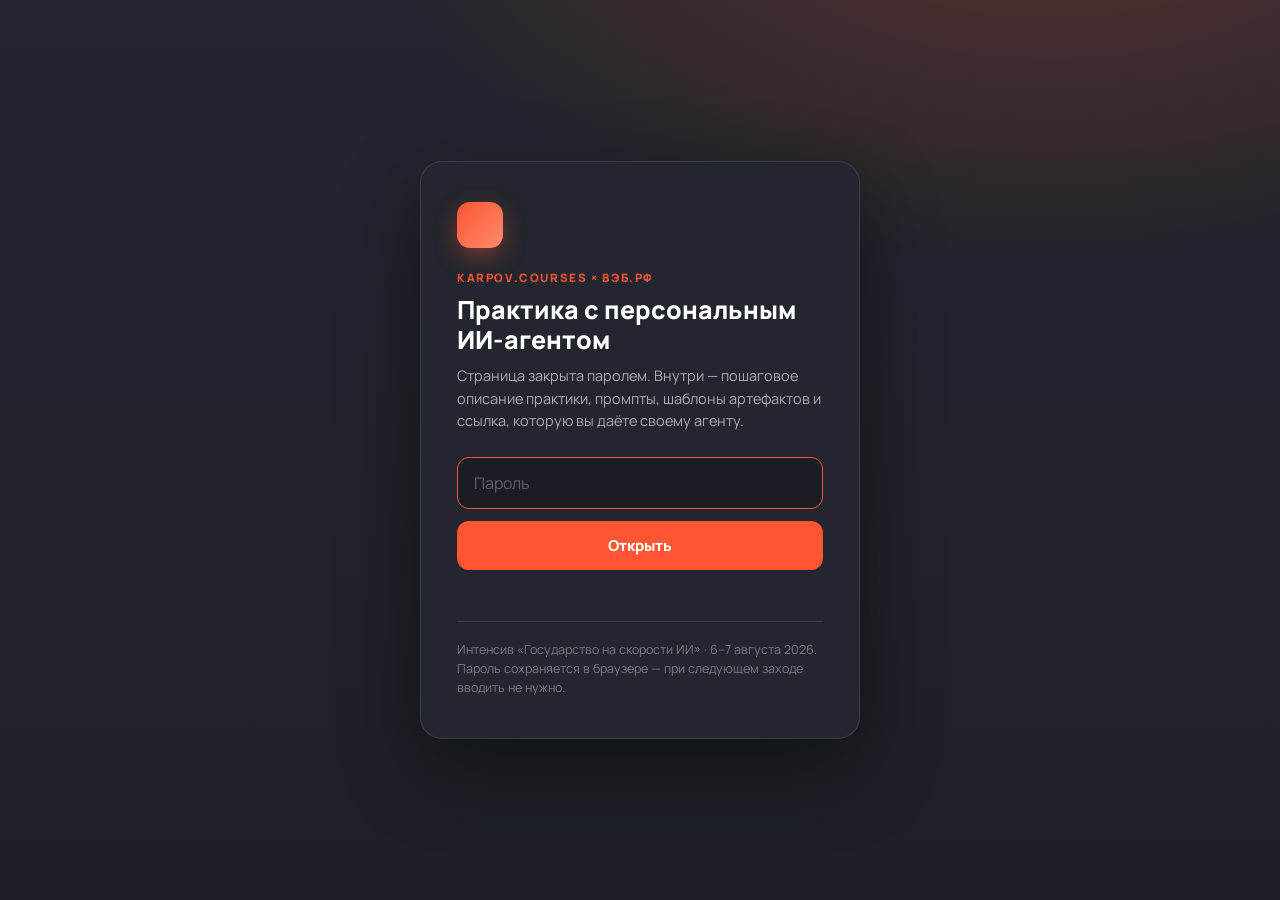
==== index.html @ 9b89acaa "Д11: норматив сопровождения 15–30 % — ориентир Gartner сноской По отмашке владельца (второй круг сло" ====
<!DOCTYPE html>
<html lang="ru"><head><meta charset="utf-8">
<meta name="viewport" content="width=device-width, initial-scale=1">
<title>Практика с ИИ-агентом · Государство на скорости ИИ</title>
<link rel="preconnect" href="https://fonts.googleapis.com">
<link href="https://fonts.googleapis.com/css2?family=Manrope:wght@400;600;800&display=swap" rel="stylesheet">
<style>
*{box-sizing:border-box}
body{margin:0;min-height:100vh;display:flex;align-items:center;justify-content:center;padding:24px;
 font-family:'Manrope',system-ui,-apple-system,'Segoe UI',sans-serif;color:#fff;
 background:radial-gradient(1100px 620px at 82% -14%,rgba(255,85,51,.26),transparent 62%),
            linear-gradient(180deg,#23262e,#1e2027)}
.card{background:#23262e;border:1px solid rgba(255,255,255,.11);border-radius:22px;
 box-shadow:0 30px 80px rgba(0,0,0,.45);padding:40px 36px;width:min(440px,94vw)}
.mark{width:46px;height:46px;border-radius:13px;margin-bottom:22px;
 background:linear-gradient(135deg,#ff5533,#ff8a6b);box-shadow:0 8px 22px rgba(255,85,51,.36)}
.eyebrow{color:#ff5533;font-weight:800;font-size:11.5px;letter-spacing:.14em;
 text-transform:uppercase;margin-bottom:10px}
h1{font-size:25px;font-weight:800;margin:0 0 10px;line-height:1.2}
p{color:rgba(255,255,255,.62);font-size:14.5px;margin:0 0 24px;line-height:1.55}
input{width:100%;padding:14px 16px;font-size:16px;font-family:inherit;color:#fff;
 background:#1a1d24;border:1.5px solid rgba(255,255,255,.13);border-radius:12px;outline:none}
input:focus{border-color:#ff5533}
input::placeholder{color:rgba(255,255,255,.3)}
button{margin-top:12px;width:100%;padding:14px;font-size:15px;font-weight:800;font-family:inherit;
 border:0;border-radius:12px;cursor:pointer;background:#ff5533;color:#fff;transition:.15s}
button:hover{filter:brightness(1.08)}
.err{color:#ff8a6b;font-size:13px;height:18px;margin-top:11px;font-weight:700}
.foot{margin-top:22px;padding-top:18px;border-top:1px solid rgba(255,255,255,.1);
 font-size:12.5px;color:rgba(255,255,255,.4);line-height:1.55}
</style></head>
<body>
<div class="card">
 <div class="mark"></div>
 <div class="eyebrow">karpov.courses × ВЭБ.РФ</div>
 <h1>Практика с персональным ИИ-агентом</h1>
 <p>Страница закрыта паролем. Внутри — пошаговое описание практики, промпты,
    шаблоны артефактов и ссылка, которую вы даёте своему агенту.</p>
 <input id="pw" type="password" placeholder="Пароль" autocomplete="current-password" autofocus>
 <button id="go">Открыть</button>
 <div class="err" id="err"></div>
 <div class="foot">Интенсив «Государство на скорости ИИ» · 6–7 августа 2026.
   Пароль сохраняется в браузере — при следующем заходе вводить не нужно.</div>
</div>
<script>
const DATA={salt:"QpDWBu8WT2bIuWEGOpAmJA==",iv:"mTEvEjzP9RqjdQoz",ct:"AtJUr7c3fFNux8ac1aXpncrmAMi/pj0LPOWrAwShyvkSDOE5NnqMyhRwoMRmNjpe3EsU/+1AyxeKJezHIOR8dtn1xfnbYacy3aCDjEFOomAT2kPcVGdYXkrXNoWk5vA7uU8Hz4W9qSMtNp3Dl62PP8l9vptyjaUFCGq/AsBzd8qhjOE5kGpvT6B4NFKoiiUNFGXaxukACdBBxrP3kOeVMze0AaPvV9zx/8GlEdZ8wYMy9EzEU+hc5PFKL43Rf8n06bhJUQv9ICUmT7JxGGGN/[base64]/iu3fi8A0z3Dg166bhNOUxZjBnekplCPoXzyyvgHSXYjPu8J1EOrKCNK7N7EdHgRRjGrKX2Fac5wHwxYIMKXO5Q9u0IDNiVvhTbx9DEhDl9dDHYlQuUYFgQfkjsrgJ25vwA6UjAigEjrDJL9H6t8yaju/sbbwa72D2pcivS2orKI6kyr5rOR9LKfx6viwzsazwrIOc1R+8b97VF7QbUgQP2QI0GliYEGGFmrladHULd4SqZYekNQWVgfYvHcFCCJLVGxQBWkCKY4Mcj5ymh/yhz0N78C8v0QzCdErFecTEQZ3tu18/ErgI0UuQvKpv9F4ZYUStClz8qxuB2Sdz9SnN7OyH5b5/[base64]/vaIZ4n/rJRRW8FCab3qbXADQ2cDSpwUwOmxqRxo7G/aQNIjz2CDf5Ykth2jxBZlspG8JaBBHjMAdhzZ1bR1yJ+q8+Ia9ZTmdo56HI1vjVhUPZh7FIo8wp2gMiLX257sCVgaRdKHx9i+2FjZ5ykUQ8KLfzkvn1j2SDD2xceNDWyD/tFodhUbe8ulZniCWc2z3PJTPYwpvgt9bmPdDPNrBw0wPCokL6gJZJRJ+CM1itxts6Bb1vYQhmXCsuwTc7MLqLp9qOWrulsn22EZvw3kqgo01qYQkK9vuUbHzi8V9mI/wxaiDz7ys1IwFgraQCwxobmjPRkltKyibf9QGDCGWjmru1+F6p1u9Zf/FBqddZFzC5P1tHTz6wv3DtJDnbu5b+7mIBBxKuzcX5Ie7SUY9kTMVhKVArCMiymAYEvX71IvTHDM+VPBsMWhIZGmY9ToeCAxPRuv4FoVUOznXuK4EoRbNVESS1yyzM5+KdShSgM7R3NZY+YR/EwjnyWXZkqSbCyTPkk6WdXo2ECoDNIyfpeKsGayNmLFBzWmtEeJE9nVJFFI0Y8Zheth7t2zBdqptzsdqTojJqlY1Mv0iJgFcQ7UF2+nst50/zilexe5zPX58d8cbKUOGDcHqNdDV10wi4wpaGo7OovlsCm4Oqoaw6c74eiUzDGjyvaO7D2801U5JZHhq/L9FkLXpuifuA/oNzitAiaYr1qyfC8UahfBjROi0vmc/X1hF8u3z4aY34yYrPcSmoZJZLMOk1lEXKrhvpDoyQw/3uD7slY0dtL3Q8ZDjIiI7iR1EXIpBrj1d0YuEyADmG9Sog2HLRMsm/pTieOii+bidmMhfMNBWVTfXG29DPb+IqlsLiErIJAbAkdC9mVU7c21SvG6ONiUqGS7iFssD9X4sLc+LU02iKjPkF/viJ/eNnhSPwUWwni89CMBQDQE3ERXcUhKs0LmnYFaqbLsLKj+SZP8zygKJjSgWvCuJDniNeHGruwFTZFGCZFOSoUD1D5tLlcIPQmkSqNC/Nu81tTL1RRjT3O/+PTb5goLfe5cjq7HfsBoWOYp/OfSu22f+ZS1QQS/EOWzPwlyBXKqegpMy5dDY5E5g0CbbCDETltIUHCfCQ7XAVhN2fUG4W92vHzV89vTxZdXHqscJ4dR73k0VPoXfvxLqpUQYWLRih9Wrsax0eLuS+Xw/6BVVfb9OeBdj9bRxAilhI4/6VmqRGOGfIiNBq4/YrZhfMdRiRbWDXLpArSnel/qLPoj2o98RrK2yTtzuLl/grv+AgzqKaNtI+8qXhHnc3acHFjqBRjDih5CYWsHKjO9wStwT4fmBQ5nQHmzshUJN7JbeAGzj++n87jucW5VbpJhAJKc9WHXxqLSMaIAvTBWfdLns1fndYPLkTa0w88ok+yxre5ZEe/ObYZo4pRrLxx3J8lem01QLb5l0+WC7xowJaZDGRLrBFfyfwiC+c259dpPCpsVYqgivrzcwve+fiNP89xiVH4LyYSrKH86vxtXiB/R2bc+4y3mO+zGvkLTz6Q3a+BC4XkQF7fhqBJSI6DuJ0wBNaxMRtDdCFSXX4GNTFHNtZUgB/nb2KLy+hovOH/SfuEDl8zQgEnUe8jJRxpzGSWxm0v/4FJtYphV2gttS+T5VNKfDseSwInB3fIRY+G7cxx1mLlRM0+btPj2EVVSHahh8L+qsviIdGFaYUBARZUgCr4DCUZ2T25HmjJE0qZzFKzP8jR/GjdLC8UCO/NhhIqQAcaS2R05SFLeUDhtOhLEle6BhE9OBS2jeqjVsD5UUv6VLkQHOgsUS6DoFtrbn6KS7QIjG//x9x41i64JU6fS5Y2bM9LAmlm+4LXbfW63dZuq7+AHePwhd+OEHfkN+JJ9YCkJTQfiC2I/UlmPA/PoyOsVx9qGdW+X2e+TxsurHORbb5vtpJNZPpfODgdEvKmfZSlSvP55TcAoL62Nl7VRc3Vhjx5rTjBq3QO5vGJnuaYwOyjLyZ/sj56pyPAnERCrFoPhSI5xMCj9ImF0QfeZh59uRZvOZeqgze2Rqqam5ek7k87ecpc+bJSSwR6Y6zzDXJxsCUm3llHegFk07DpF9SqdY0+kiK3D1gnQinks8XIXOFdPcINfI/TBj2FxSKIc1yTTyXqyAgt9fyMrrxNbNPkRBJA+zGF7XtkoToIvhIqg3N4Lr5pglsWJhX3jalAfRy9A27d9FsEgu9jI+F4O/Nyi1L9yHt+CeXlT4kQg817DbOlpogfUQhBeH6E4HLNKp6SSamJCzPjRpirdIAQDyQcuSotY5HdzFqyQhnfzR/EqXTqGoBTirI691+SCfbe8qIKNzhlmoLbjdye4Tw/[base64]/Xc7Gs43x8gs6aZOR6YmVMkwXxu9PQB/dKt1M2IZWCOGuMgwCqwEm9FtpIZESlHWR4UcbpN2LaMfyYXrClsWvw7PhlNQC3+6DQkYREdxi/wzJvE+UHV+z/sjqcmrS9I/XfAet8y/TckzDX59CYDxbGYZ4BvB9O6AyruqBLab7lykpdyAltVZlrb+nditcDfxDkUdqefYbEtUaCbUSEBrk+VInyTgiDmihtdwAlRw1PvKjEXPbphzdqQpf5OnxaJWwKhKs/p2KiU/4B4HIrIrI26xQAyI6FasA2W4VmmXxEtMn2q/Ydl+KFsLbJsUhKSScXDTUfpvLYV4Ax0P6EqGfVrAQX1bFD/WFs7KsTP2GVYij7//akU7dxX5IcrjvpBLzRGu75eBsQHbhHyj+eKxFx1MGWRDro9x7rugMXL1vabk2Jml6NhAt9HsOqYwlHDF3DMzwu2sPYGy2rPMU17kI2l14MrjtuhKqFRNQHBtcAxGItyx9Ec6GO/pOe+BB7NWF7VUrthQ9+Nl/JhPU3rWvlg7ahsrzZlntorz4acCrt5PTJSTNphwuVMyjzvsBjoZRFZRkLUUikmGsyAi4tgk33QEc6PKcmroD0e1LgjmGY2I9V/GICIB0LV5Wpr6rjW2eZWCWl8GnCMU9qgfNCGzUwepzkljyMUbNFonWhpovYDR+EMdgJq0P/JhBnUrk18ML6V8dmENe7ebA9LgWvc3alN17r85NdvDYt4vsdhrJh1JX3GfD/pkBT94e4+xmqcoT9P2hJ5cvZubmT+pEveZzKvDyDAHIX+UG5StrNn/P1LlCfgTdIYY2YMFzeovW8eakgXcsqeKpEKbrF8N8LVFD+AYhxmB5IsHlMrawrDVsa2VUF9+5j8CkCphZGaYJFDECsFTeFaGmfgYDCG4O+q79rM0/WjP9XUeja4d71QL1jm/3an/qyhsLbqN93o7+PrYJQtzpaRblLHYp9Y5sNFbt+13qC/bWx1PHWn+EgASmHcuiZi2qq1LiMAtjKc6LV71INvwlE4rSi9sChz+qyEpqCk7ZQMxPSOFYQCpHf9ZuUJ5oa4cup08KYKDZhRhHBuP3BDDXvXMS2mP1IEMwooD2KhcJULvjE3cY/sLrT+6zeLqB5/7xGHA6Z6TwPER4j4qPiFB9HR0ROaotUqH1U+oh8mDjrTpTfOzdw/j1jHIiPakiwbBsB5Wm9Oq0iuWj75af3rWUDPF5Xwz0PzmATqEqy5dT2ZwmKIj8gdxnG1SBT1tX+VnD9cy2p4xlgPd2iCm6GrCnYdkCy4l1zZIUS/+Uu3h/3mMrFx1xeAr/k4C0n/pQD4H4lZ0EG2EjHnsMnISq7GoY95JUF7N7VZDqUdAcZ3UvQxgAC3EhGVpz5B2xrJkhaqt79HisSNVYeVFgLrA1NErA8C0Ger4PPR7kb+QO2o1Dl3JFMww93K5NYQBEup7zFVVU1mZKb9XfOCLld+2EH19iZR1GixOLFCBWjx0sg7KUK8PacM/J4MCuO21ZMY6gEdGmGB3NBsqfUp+K9ejxjTgeuuhtJ9JZrI0WSlC6NmFyzvoVeN/dE8cQ+NrGBam3KyRECE9YxxuhaNVVF4AeDwzP+V6/4FkTEvRRIcfD8Qa/[base64]/IJRY8SNW2WpwE+lKNPkGVl1fLuHuJL3/McqsdzcndIC+ZAv2iM5K2RK5gqea5R/ao7klFLoo5TAv990lMz4ekOPpWYg0kP4XVv+poh3Kw7tr55z3HSUvKUAI9f/KTE/nWDzEZqCJSXymoIzzqD59yF/EFTITEvcjCaR+E4EUTeEGNwXMAlxWCJ4hZeMGpG9DDujL3UIVDg4/RUWDviiSYmWn68Ytdb3UgCrnNRWFRdryZfdtTLYZ4Fs5E2BqvWIMKxTJ7uwV0C3+yEFjCnoSp32GPezyjxiAFtw5lt9v6x659Yt7OsjoN7TGBfgM2d7BoOZFjOf4RNA2skh7vyMH2wBu8E578zT8cRBgwD2M4qixPYUZ97/2XwZX6U8Qr6JPh4vSfXwvSddu52MAyXOtu6prfoqhCOvclifCQWLFs4dxAjZNc6rG1tY2mryuD6faybkF1ipAs+IoBJnR42ydwDBrktafxbSaq/TrFfBGLZfbKj8cQ6VkbD2i89fxGF9WwddgFsGvyemUpJzIwOoLHUIk33J5Uc4AinwrKmbcY4FS9HrpHqP8MfIbcBzyJ6x/oACBZOaCqDdKVxmuQfDvv5ZkJMq8oRND2KWvQsxNL8nIoe1rbsJX2DETK2mi7ExKE2DcOR6N8yIDl1cEO/XdxCDsGRgUOUidyF7JIcMSUfxgMSDSc0n50kIeK2eHJwcCMd8jymtJKKLWSxhC6K+htK11QvDdxehEHUeaRTCVzQOnW5fNGRiRNayXAajYrCsJMII/5sPYXOBQufJcvmp0w4wpmlrlSYCslu1xgINoENnKO14+VIRsLYdDKh98UAUoKXEQTV5DL78ixq5nI5BTqJf9a0x1GheOuN4YRspxC/[base64]/00EyKAgvPBISW3jSvjj8KUvK+3O+ZAnuOa459sr5btGcbR052j9ka7DkTOHcmWLTiikQBUTYh4Ern9T14fB8n4XgkdWKb1fS33IUoovu2PtQ5rAduQKZMXGWVaPi808RvSSsyHeBcZPRS/9zPhMOgGKdSMqHZoaS6iNDvTKpCBWpzgiaprt/dU1Sd+z5NcXyXYvXVBq3TfZv1uatTv1UzANIGzoEzw/hx8PlwPkjbB32SXf1yEP9iWbMv/LnB8QxFLm6kiEGZ83eYH+aEEeEV8uuRfYjSxcwRrN2ah4N8tWYBbTPNR0ltd9zrDA/yhazNlf8kU3UsxA77LrFW8Mxk5QEnLeTkJTMpFj7mMXPgcHdh4Qtd50toweXzzT34HFk/HJb3Y09dxpPI+/o2yPL1GtwJK7KlC2zroXpjB64jjub/eJYZIRQ7UK+Czlktqx44noEOjSOoNl4y/VE1AqC5Uc452hiEcm0dUBV1ViMM0VYZcqAXgC0rFkwOq+QZoxyFXjhxMbVNibK/tlf+wwTsZgtJ07rbHLKLEhZj+fmbACEV8+InIjYwvQPF/nAkx8ssAaK1Qcv0xb2nq72hV7erbtlhO7u7x7WAXzJkP8CKSrJ1FwDVnM9hiWYTHsue4LpV1dQuFtR6HZaPYNQqIWZWSzCkExYiZhN5EGDj3xockHO+/1tCAKiIAc0byDp9ff+yl1YxxNGGZZmkjc6ab9q77Rag8C+LydXO9v3kCp+Mw62hPRqafNs8cz1ySgV4Q7tN761YgN7Hy+CL4bGPc/ayUhGalr2eMPuYurkmZm8goMrSJJF0v2x2ehgouf2AJRHOWv3k4OALsEArE8pvzqXXly35eYz6qk4nRRfC3/ZkJK1S5hDmCSdauhahbSWWPw8hWM4YeU6bKW2/Gi3LOKZet406H/HEzCPT955IzgtuqmBDtH620r7LPnyI480BE3A5nB9XkITN8h0hBUTUalNnCMtlT5q0EsRDI1GDtri0wjKpE7CvFiGvOF/TSOOVYmDCNuOQPgDl2Zsw/24GUhZv7Hd37PSxhYbCIu5WCMGjJLGQ/Lk5Giv90o9YR9KRqfQtpbT0H9w+8BxLjA5yC8TNXFhFq9x1CACI6GA5NajfRlg6TcWxjR8azvQXX8W0EUiQhvoWP0iNDovidqo9ejVf1KQqHuMNtEW19jhgekPr5VLNvkL4Mt3a9dSVQrZkNGEuoXeMvBo9/DMatxcntlSLolRdbJBJ352Dbx+xDOFQrIGmVT8Demul0HnQGmXpSSjWF/Qor1F9BbUURAtlY620Gy4y5UVW5QwgN6ezNH1WxVWbMMUQ4YlB38ABLK2C3bHJIKZML4Mb75R7v+KbA/nWLv3W/Q/ywX5LUMQaiL5DwK11ExZioKYLa7ocILwcO1bVpLBr0KNtVYplY7Aa7fjyRfMn47nH4YqqOwUOxkknrwytVe21mV9oUCySIMh4r+QKoPMNwUOif6rGg6igbeYJAiQC2SDtbnIqqF8IfPwvb/5T7+4sh1C4ZjhB4p7Bz6bbKnvRerkU//L+VRxm7NlSMloJJUmCuaZ2lF5jmTGZDJ11eBBqHRWkkJSe07SMGh8aWdgJEJU3NTNrdap3/QNu2mgUbHR/KW/k6d+TCjrlKdKSzZ67vmaLHGY4aYDbgDWpFL/YsLJJWAycBsYmSyL38QFtC9FwZPJFoFxdJVpT8r+mHzojg+yiYYDoabiq38fZ/2Ayb2P3zvGp8gxBYOCJu42ZIbyhLVniP0w7nsRDVjy4hNB8+nhjyBGt5UxSjooJ+MoEz7YPO8c/o7Qs8ATiRzvsVU075sKzzKfpihCoisEpKd8CSJ6W/Gdq2iyN1VUJ+HFXps/8YKy2T/RsivsRTdLX9qSj6qEq2re1ckbpFv+92U+MZ8QKm4uc95EO3o33qIZgIYTxCuPqIZnOw5KXABmxW3SKhIVWbUKu2a9udv7x6h9DHsa8vZ0hK3SrOeItc7zgaF+Z4YM0hidh2AW2MHBfNEpBln1LF8nIvgiXc1mAdpGvpd7+ExyeXWH/serp5tuXHE5erYC5aLcla9fTbiSKbJdAcF+AurL/HA93dQARLhW1aEf/VetPmgpJOwsw4EXD5tUlZituefPLYvVYFuwIhZgoGLuYXJZX0sDDjLrl3LRq8K8WH2tcIhuGxZOijXprtwftJp5eDaJxeC7VRLhURDiTSgoRTS6yb1vP+pf82I3flKft0PtlNYWgrQ/XgiPgMXcbY8GRBgYkXv3qk+yRl20PZhDTW4lMCcEp0SXMqFC5SbHMxc4ENjmD0ybLr3olR6BqzOsKUSA21Pgd2YJyHs8ostkwdWJNM5dVhUNd9oPZVQ1jJQ3drA9W72biLKONA/AKoE2c0s/7WFCfapaBShMxmdSYvZ8S+Xq7nansEeGz7KS6EFjKOtsclPnhFOBV11uGpu0vloVSr/vrkjq1UW1UmZB1MiqDE5ot5QVYc2c/k2HenS8rCGFl8QGA5ygdC9ZoDXiJtejsNteYQaSAjsQPeYq25wqjpxeXkqMv9Fh+s5KU5OiHD4ZiJos3Q5Hq/P2waRnfvuz/[base64]/pkUWh94zjWFFqv3Q5hnHfTHSTAeAJlOa3mqbCgRpMxZzfssR3/dalJgEyIb8uxvVxpys2b0mmEXxnCaVjcVsdf6HtbK7XlaBCt8CPWwgKiz3ucC5F7N693USFNCWiwT4ML0IolN1LphOqq1rWgcVzdC8LqFyYDy0uEhgY1GDAJX7dIA7rzeGXqDxYnoO0cYIAyRFBfpTiYins1mAYMm1/epb942vDJkEqrS37Td29koLLUNiZxz8nNE/DnkI381UTJ1f2jGPthREM5DSrUFnKAYqmW5jgVVazN1PR8H+um9blWGXzAF3vpvt/4gJU7B9YCo0NijyohfkaxeEki1UU1Fc4tfMFMXVLgON/Fya2a9GSHfJqDr+Votl4dHHjX7xAnQAMKWv7PUFHaBGUs34WJvnX4C+IJl24Qp52OcNG/xbZ7WFT5JkEQuAZH1Sar5AY8k4TRzfKqq5y4e0y4zpH0hsQP8ipG82nvqfyU4k1F1O9hIm4aaK5OvH2SUez8av62jaWUFmdgVomE59C2wiMJpAA9HB/cJrMkUPqu9u+k+GB/l423ItmDOujEBonZZ+kQhWlyydb/QIx0VIgm9q+KR+BQDaR/tlX5eEzq4W8tuR3J+QzobtlevAKidVEAT5O9a+wZdJa9GpRMbnfKorUnSod0FvoGiGqR/l1EM4SerKLvMsxQab3cR2+Z9DcYPjM0hDkyWA2XIZfaCE5D+zKflPETsPf7gabNj6jQbIzeDgsXprARDcRozueKj48KG5HE7bk9K+Y3/RYrxM4RxipF2RnEF+StQ1FIy6DCafzRZyapDt7FQrZ3101Xe2lRjUoOEjHaNQiMiuoDy+BO6tHLHFPOYgbgFe/ujfuM+NHqBcj1Z4ZsreCNrsOTIhFnxB4ScTl/vYsTzyGMX4o3PHq/CiaWpGBUkkVpdlDt18yRuKZ99+EB40qPgIDiUaK5BuSbQhj8wUCmhRR3vJh8R45sPDe2URypUt79c88iwEdIewyjBrixIqc7EoBuuaWvEPx/Yo83J8Mq8NHczI9VtFyAva2e/xQRMnE1a8BmG5p1CtF72fz3XFMJhNigCiuqMd0N8FrNuu5omfa+R6LgUW8eaFN7NLo1ChX815x4ZsVYul1vkbuI1Jv8uuymlOKgpTp5lVTrl3bElQvMOuUleEsuKl6HP7s0ADqWt/1qwMgAObsIwgxROFo2xTrxbRchdHM3WYw3nD9MzWj7FNDo5uuXdvVtv5ihR2Vg/lQo4Sv/jfWwiJRkoFYmmyjOXEmSsv8ggygSQAQqQtaSunhqEiKNJRZ25Xn8FpRB91h6OCLZgiLrCHBxOvX99WFMKcx8laZaHK3brUqEoM+FJzdC7/6OKS6+4ETrmhsW4EwDv2cwBRKoxaaRB+oMN4/tNb7WGz5Or/2stoXe8HJw8Tn6L72lOlwHafjAwvgy/9eXAa50FuZVKqatXeS5oqS5PZKI6DuulRLcj8t2cazSB1N3t0s9a9DgerbULWBBbp02901ZJVZrud5EfYLOEIsJueULaRGxr2s2FluQiAbuWgzrVcwQ4wIPOKICltypobkfoRHuW9dLTmkOqYFdM1+wTMKiM7ueHhIvNBTbp+iyZiFOzr3z38wEdrUsISGjmCv/ywN3b0sAcnl6+1lv3dYPABsKwSrn49Abx+QWW0w7/kWWJejQI3JhYI3Cixety/[base64]/n3vLqEQZk4JijRNCjB7d9Ef5I2SZl68oUx6sjt+VTowyGemVWeQmF42KgbCyZVQdKMVOYsY0Fx5jfttM49NaDcDXTCP2nN/whlzlcMhr1JN9+m0N9bllEkXfekBUaM4kklrnkhjBZJBzPRqV41WXvEtaqpWgTSk3QogWSwJ7m1FLmcdzBXKiki4DfqiIpdXog04ickZM1txgKZZdaCfjiP8jm9GUzbsgj57I24OmS5YJRV3vf/73RWN3YGb9xiYEzMhdQHPU6dVxlQgd4MAWhyowonmdW/qiDM6qllu2B5biJoXraypOwYEuxOS6hXO3F/4MBaGv9H6mWxTUA4ZsP2gE1RM3JpRMTxoCjRf+Fb6P1PCfSHkVMOmY474Xn1tLdw51WeR3tndMFBXIUa8eZ6qq3Yx+HCtNDxEQ7/dIcANYRzjnqEMRVYHIrO10GsO4sZNylImIoQdiL/AbXPATqwBX+KvRZ0zm8gXZy+Eo9Uq230j3fG2GpeWRc6PGJkT7FdHNUEQYTue3OauIMOM4Psk1ITz0dOe+TUlGGH2pESM7/6nkrdwmuMMZQQE1c0UF8sfP1fPgo6XbIcwusBQTf2vnhlLTtfD+IyiDsPwRxiUsMFhTMdLDYwQIGRlYCz0Khb813SFYaPAPiap2sL3BWY+K34cZXznjkqWbJ9YRDzTidhplpUU22XKeHRqfMy/vG6JBCreit0gIvvzp214m9Z77++lMzRIR2fr4z48TEH4/IC9qyLNYbZhWsYicQxQj3FB0Dh8JHRP455Vl7p2uaa0yAlQ+80kQo0u11i//ABI+VkfAlWObglR3cdUeVbSbrCcMc/LEqRLJvHYaTMNdHp0Yh87/bAeI1td6mvibKIMHUXAtoRczknkksKKBFDX1uO6usLxufRzqgiXEIHHxtuW7ErBdKXZAwGC86N3Zkk8GV244xoSO5h/eEwFHXs6rpagOi2uneHwCbOUeiAjIjTcuKJHsY437wDk+WxQA6yrJXux/[base64]/cvZpcDiMKp3NlN8fLH/pn1w01tzElpudfbW+qNwTrRQZwX2mEpX4Rn5N6jhWtJx1HNVzE7WDif0F8/zT56bmXwXzEGP6Eb2geL60G0H1eZCKo4baxrcVh1bBoZnWpiYlqTQElhx1vhddVO4byg3dudcMw8MJpNcRiCVz7p43BBUHIHRbD2nyKifE6yOgUo+ABQqj7jZlwGdUOfUX5QCu1SkeDG/FpLod2BgEpPuZRmUeiLkmbBxEwIhvIjELe/KLwBoziEddp5sr65+EWO/NwWJ9BNtlbap6Jt9broThs9AkgXYwDfUDP0ueF8n6PxKhJjBwbSl7AYlQVvQE1XyZGwOeGlxSjzI5P0efNqvUEDu0t/iOcvvb1jY0t0ROpBbWBe/RtvJXGSUQX5tXS9Dxggiw+4Bafgsu4K38cFa6YwN/I0t5Ghwg3SAP8LZ3s7atRPev/ZThKLmwvaqr4r5/mIoRWy7eblSYltlgXZ4SCOFtOzGpVkOtOrKXQE2z6wgrgw3FddjPonqvEk3zlpZ06ex/6A1DAlFNW32VlcU3sP/H2Ygon+aLFFQOP3ot/4RUQpweigdTxCXVSplc3L5rUNCcg6obSEbwxpmrWOaE3kO9RFsl7VweXQYUwn0MUDpNrh3VfuRM8HcO13I6H4u5rtUTD+qKjmjbGtY0Z/EeBm3WXAx/C45tHkeE6XZmvKpoNqtK+gZWrhkBUdj7c8Njk9jz3wCM1lz9bJYKeP2jCsDa6x0K8+Aqlf87Br8VLqx2X0fQYxwRGdgCexGXZm6oDWZc9lUBiLETPFPfzfZMQUeNfTo7+DPtH2Zj9mqgzojosn4pwk8XX9++1YagD6XrRN3v+cVrV6CJZqy9MFy//Bu62n8mtRwK8i9iEFa2eTsCrCt7yoez+a+PvGcLDT/gUIQQzHwcYZQurDQeCBzK3poPHy5sdNecAA70BlHbwT3bn+uprB4/ya4+hpQpB+3vy885elM27wZVJk59jCvafIoFzHsWLpPAsCnr3ZtQ9TSrIl3Bs9HONVRfazCdPnYv6ziSwvVFWzM4wAN1YQGAfIMn2I2k3rDvgE7vaXk6mj7ZEFCRA1UROoWEjdYfOCRlsqaou4z2J/[base64]/i4UEB3zGSTxLejWzUESxOxariXHSWkCQ2p5hv7YY67ohp+BiTBbbkoX3R519dCSBWPJvhde0xYz7BOI67lg4kFjcXBzpEHZtYsoeNs8eMQRn3llQQMIgZ6Mn7MmGluDPtsev6UhuCJow36r8QU9iytsg44+9foHCUZJMvzCaBVEfqQb+l2sx/X2kLrgEKExCIJUQ1imU5tFlYx4SMwdVOZi5PE+1GEEzAgMI7rjlROdEsy0wCHfMMrkMhjGVvUZ6Z2Bs1sgvP/ntv2+lZC+SbJNRIjDTuPkMRX2X/5PJVjhIEDUBt0ZO6pD+kzDuJv7ubgnG4ReyDbU61TNkpuWvsfBVcomro5qpxUIHM8iEOgigFwjMYK5dP/QDe+03jpLhHvMeDtMPivSL+Dgx2SzzK/F+JLILrX1zoEiGTVx3kfRVGMHJSIz8gcP8JUrD3N8Ya3b6jH/RpDMILwCr1M/[base64]/XRjPlOOICZwldbLzqCDFuafvaKW2hpJa/D/QDAlymmcGUutVHS5XdN+t5G5BvasrJDuIbVFbAetVimD6Tdfq+dHWlnjdq1uS2OsVbSJM2GXXGTkxbrArwUuiLL1SdpuT1FiNSYcpYQiSCJVz5uW3/7F17KdkDZjxkLnSqW9LI1sQqx/6oLSvivbmLlobWomWmTrYphILHORtKLks/cbHGLG87C1ePjONWWEH6HLwwVna/bCLgtIAZ3zUJvmfaL8o3Q+mXyfG0lrEh35xtLPz6eIG4mRaCxeqpoXyObdyI7OqVIFxlqPfpIx786XMoUG32mFaKkpneDb5qNsHtRM+husfyeQfeL2ZWThnkb8Vq2xb3aFoW5E3E3GlreYrTuiTpSAI4/3LY2ctwMn+ezGZZjCev32XAidJR9NHWXOpckpoSKxE4QwVe7xc+6F9WTixdg7fNrmUHK8QbMfiRVgxDmYYJVUipc0wiHeuKtfeZ4fbrFbCDsKD1z2O8+ottQfVSL2VqRf7pPqYriPstdGeyWWoJl0AU46WgKZ+SPxBdVmAAF/sOYjghMC/oXoEnpFfuxj2PuVhPZ7xIQSJ+OfsDZK6Y4T+lmtiOsZsYHFqlxIQLJfqA4eHG/CFIyu7LuoYBskeGnRqajtYjyVlqCpSX3uDEq5GEWvlpZTmMsSSQ6qTOGfhmkiVtau63JI6F7mH36vKLTnP5FKunvZwlryy1lxXIhzEyEOxI0V/gleQkODSbts9Hi0BQ/c47uLB0MW27y54zkjScMelojPcHINnl3aALQN7A9r4OpBlj6R8iBfPuM1h9rrstoXg2OIGOJXj3gc+l8YEYIJ7dk0As7TrX+JOIFWIkimakZpkeGBpzU0B5Bdw1GH9Q0Us+dyg/Uj3Ny55maSxSgbRV6uzy1zh1aEJjB9rn4wG0PqLrRGSg78aob9MFqsjrf/yoJkeNshfLjDT6jZwTyKWNUMZNWF4SjBAFiOIHCAECl0Lb5nyOeQxahEMCiAegHMIH6oGsOj1wpFVrYxnTFneuLHXoAKGwsymFm6dh9Z7pMQiGzELEswVWuyQLuOK3OTCA8ttFxTgNHPNfRqAokNwvhAe1D3PyGpD8Adb5rwES1DiJOmCV/eBTM8sLC3aO3s7IW6Ue6Jmo5yxIrVR853qCic8zboHcFCNuPxurryQgoHY4TCF72bSUsrYOrDMGidq8y+fzbWZPJAwUs0LboEW4/aiRk5oCtqM9EpRlVx5lNFcO39td02psVbVuulPd19zkiBq4H6724/fsd4HknFZpfLMTb3EtFJ0R3lJgHvDqL2WqyTEnQwx/A/+T3Xko5aq4yU3hqmhyWDDojdBnAgEzHU5oVHy0dozwCR1qPbo4pVlTgvsINDPBUCCovg/xPCtEHUv31CIepW2zhJok7UK6aanos1BOUXRWijx8JyTeNkZuYl/4A1t2DOihWkxFEAJl/YXV+wIotzVONQ0C/rzyIdYUUy/7eX+drpAWcPKnCfrBCrRPW7WvvcvGKVyv/Q1b1ecJ4G2dT9NzAklEHGAcU7SeF1AXFio22fzEggRE5NpwcA7M2X8+E/mazRntP5TTwU4jYQghgbgFx5c2AA3fn2xxROeWFmUfoEc/ESvBPWd2lgEymWKYXADWOCkk4/DjUwlbri22YT7eynkq/V29YcYLX0NumB7kLl9DC12aYy3tZBEczYyKCqtyGt/[base64]/8H4MGOnLtlThgVHBvO5x7MmQckjFmQnFZTUgGLRwsH16gbvf9bZ3PGjufWZECQb9A2TX2cJt9k5igHg0RTGuovSwTeupjJyb3GQASlUxW+6z+Hkw5Vfc7KtHOwjTxE20iSo/WnNjdAA0bCvWzwlxJ7M9IlRI79iUkPzNAtFcmoEmeo7HYLMSCkQ1+iv06gjGIvzKDaEipqlVzu4glHjVW0EG95FjYIwvsqJInYm9G7zfQq1exPnXi0uCMy8DJbmY6UlWy6H/DatwxTYQUWsxbHEolGrxrNDYp7yj97uxGGYRvwbMXFEXUheRx1rA/WKY018ht6BQYc0qUjkIcTVdVWNoImhkVtSgityFNg99psUXsFO+bXSMNuKPZ/hOW51TuPn/nMlr42OoVJR7hOaC59CSYwlYD0/sAOKIp5LfVk0fdONUIQixCXpxny+VsTsMCy4G9WwDPO8ADRtrh/HU7f3/ZK/[base64]/4xo4fd83m1b3jT8c+2Tu5pFFomdB1oupwOUH/dMSJQmpU9bEjZsU6MZpuAzHaafmioU5q98TOv5sbfNoqaf7SYZCo5SA2cEsrBPja14KQr98jFreWjg7M0xxxLzYIumPRYC65/XtO5Bv5ijw1KABZRIZ6d2ONhLLVc7tKv4o/z8afd4vdZio/uXLdzhdtV6L5XmpAMw1MChMsEoRWamMGuvUnwIBBNb/5vkjcguHhzoi2JryfYoFPXOP6JYDHTQF1fbAMCXXD7FATP0AgenmyMf7xSX+n4FQtwm5NJs1xKt0utcz2gYSN++j6hN7wIjxBmKBxugCrRsTRbUgBYxnW69Xp4SnPJuwm8+RkPeL5hUmo7LW/z35rALH+Rtv1jVnoZgPaJTsAREEcCYS639AF2+kG/8Poz5uLPRAqwcrP91B8sXWt9aZr5v1jvS/JuQErADwXrSM2KH2UjNIgQ78fAArOopuEYMNdR+MFBRU5J3/FdzdlaJA0Nv5vcQy2THDECJClviA6iwvCcLkIhfj2Fb8COzcJsBMR5iB8uswn+hbhPdqoy1Nt1prdj0F2JKnNBgNgTIX1JkGiEiaong/HRsgJe4NliwF7GMBm7rzY4rn0AEwzmytfVF3fj5qFvNP1FPBostg3ohXGP+Kb1LWHIeobY8vt6O8EXqgSJSUCouW7BrDok2D4M6HVTB8uUNYQRzjXzs4TAjRY3mW8f37rAlVceYqqK/XjOP8PwMLH/rBwFnn12EXdxHLkr7iFGLH9vFjV9tnxoVjOCh8XuYBQRyG7Yi1f6rGiHzXfK8j+rr/3yTX2b0i+3GR/PHjUzA81jgfX6Pnvz1/ggBFal6xY4FHa9EmDHICtLRYjHK32hbjugNg9H2LpFv7TSwd2oqtAUI0gk6KIZG3o5C8V6JbZ0kR0JswY8e8bz9DL80rvkUX7kL1PNgyTYEINon1HdPYnS67xNqY46YGlsCVKiDC4OFXaHGaU5GFd/yftrnu5ZNW4wQ17GEUsoSL89ALjk9OHEV+S/zQIqdDKBjPmY590BeBwwrEzcZFYPYAEUuJYi0TNzhsTf22Xp6oOv5VKlgYLst8oxacnsVubN1A1mN6QbO+1BNUscOMqtvLRXUG6GSn2kwcABfqwicmLfExHMj8rYmW1bsqTJ6vivLvE8qz47VnA7v/enmsOLJ87ps3bbUcmuUX2TrnY6Q4zen5b3Yyuct3EmWyOfenv3yK9o75VzLXoer7qW3uhIOoJ3XcFmgSfy16EQzNvU/[base64]/[base64]/Xk+S78YkY6A8mOSY0kJ0gumFiSBQGx0jD505rVKVQZ9EZdscjjcADAo2+XnCHZ6V5IV5GdL9aVVRPUhe7n4uGq7qpKco4wskWjtbxh6i5UFbtIVq0uduL0BJW00HFo7m8VGeNVHmscDkFqG5yHUt+DraVXFuPQZvebFZmNDahVIa5EfbTf/qTxCHqUCwJjxfSN2i7qwenLKlBsqHrC5IkdQonvNQS/7uh6LjEdiVfyRq2RCo4940Kvg//kI6mWQlBrVV6Oo7ItihNothTfslvjP0Wcx1bXG/+CC2nJFd4JHXMgFDsvhjK2SGOA9mFk8i3Q49XaAS5lfjjW+GMWAGLWf4gCIZunXet1ovQt1GX7fz5iViUKG9gr5A/uh7fCBmN3gStlClzGHzGHcrAVJ1f8pHv5yzI/kVS52ZeVEn1ws+nK1zh56ZnEqq4AG0DAp6Rb26xNlZeFAOjztF0AJoM8zFemvRn3csvH0snjgEjVmOt9MLvZ3YRReF5Z2hB3uiUTCDxaa2I8/Otq1//9yuYkP/UVa0E4HnetpC7q3vkkgt1YM9/7gOvPdIDQ0GrYOe2quosJScx+BUChozmWwbpNrcxWlX49wnet9+1QQc64wgBuRG4FZNGM4NfT69SlOVHbjtqSN7nWUHPME4DMwo8l6Aq45qwNVedrjMseOPBu0VwoqZih77mXfUD8C15M6vSdYV/JLCjk+KMbJWbpaxonA/I12LQbUrYDxYrPVEZczdFuqeXwGoVT+UI9/a0aA0OrpMbqyXKibx5yNr1pJB+KdY17ItfFyBK8j+6oS6WLCbIpjmuXX2vMswa0DpNKWE51eFgCqcessQ0y+8Q4SKL6/[base64]/8RDakC8TG9HDY//6+mT6Dp+kNPwHNR5LMR3GwQMmdJk7KUjIR0z7r/bxZzUP/9c57Yw+hXdH28FljBrAWdAwld6n8gdnPYTDXxwlKzQTWR22kEBMsKBNxQD1QbhdTZHsR7nUVQWMDghO34OFY3GdZbG7+25hXF9V23tVgidwa9298lx2vW4/+MSg3DA0MeBIMvLv6IstHSrhfhIaoL4YRxJEquCb+CFRLP242LkS7ywRajudzmK9lXzUcxKto2XOVaXk2ImzelClNJN2Ui8ifwxvu/W9TFDTGsHE841jEOr/m/lxCtenGAlWadLkum/guQl5VZVxWwGGeKQq/vtJszrJOimWKqg77a7rO0bhPcliBrwKTQ3CXGyFFY4opfS/IJP74QRgRrvoF+GRQ+j0pgwsuXGqFe+Jn1G2FhFLOzcCZ+hVfiMUk7yGoUbDSoW6ZBomxPPhmyLKDt1/XYLfVots96x/[base64]/ZnJFgH3EVu0wGwEUjiKel2oQ/8TMMCiuCWLnEBypUwAsFr06yy1hf3QXcIQOfwbnsCrLi1vPriYGFkRbP2kSTKkFbLG3QqN4BD6L7CBHJvZkBWOKo/hTJ+4hFQRkwEqWr/3+zWQFHBxslJFpCkz1Ubbzk/KINkhJV0Es0Q9AbjrzBdu6n9voo97OClbGQqTDGeqkM0FExFKJuFuUkXZ2PAtUwy5J3TieHOer0s09xSTkL5+zffknNKjBwHqnJjhCo700r4HD/n40WvqfZEpRLPpwv9TvZlUM0v6P7fYHqnPg0NOw6FtfvmwcZ9sqJQv8kIv+bPM3hopGNp0b+j9T0TSuayUE2+hv36s7Xvd1OjErWeU58ALbkkM8xfHM5+mbMEUkAXL7cCzLvQy3wEoqZNYrGzRL6zffYChCz237Gp/VbrBaRDIavUisrJqGTZVn1PkLKg2vt5KBmEvxcfM9VepUT+d5ZfR2QrIqMOPILAPNpjoTHDFy7G64E8+zoW5PARHGu6LIsi6JNn7SzE+ghYnXJIaCBddLtWxvOTrqjf7oc5BhNXkp0QOhHLWDqmAqTIXIL9bE7XXailSlN6zeyvCTlm/0scLLvBj/tj9PU3/x/SpmIkyBF/A2UWeqfjNdV6Md4hmerPNxeoLZ0Buti3yAp3UX/jv/7h0MA73UhEUrVRXkiZqsJFHioucnL/QHN2PCuVCm5uZTuNcRKVPufTT5eP4P0C+CSe42/[base64]/2PS+RdBO/v+leeTc/z8jVBb3IL384AS0JzEOqM0vtWdkC37YPKWXa/xU8dIS1lSQjA08vBHix40sBdIGPJn99Bu1r6R6hZgOLjyZm9H+ctRxK4OPMAD6A24BeGjJ3z2n57mPY1KCcenb6r6f/1Se7gYQHZfV+Ls2GBEPQLyWNnBQCEPVsvm1iK5TGJ2O8aGPAOcn9AhzVjvRO83T5nY64lg2XLDB/4a6/jaSXIdsjoug0+xncdCODCmt9JPjsmc82F28543FDMNQv7SlG9+LdFEALi9td9eIUtM1fBtOx/E6lA5trQ7VlH/5wB7It+7yqBSfL4X9MheaodvpA3UXWYYVsLgs5SKXuisc3NE3qS7Qgk6DWX+NDCzav9cqpXmbm0AWGk4Tc91l8ChNPClRqdlCf0iGlzhhVuVmHVLMuKSpps72lBXB3JX/d5FRAiQryItr1E2UF69t/lItO+biRFZgHkt6PShDgf9j3nXe6EyhjMUS0x8CLlOem5cInkrCRjt1/Fl8mgmj6+23+fAWsK2N7DXgiA5i4EQDDQSZV6O97Mi6fkRZehugB3vfla3ysPEgmstZt9g/bUaBvlCkgzu6+PXBKRXVbNQFnvog2xc5HhwCC5e5xDE/NrxQUbjt/wND3iuWCD75+NnJpyCankIoUe3Qq2qcgZ+y4W5Ly9t8zylO067M4O7fJi6yoTPl/sFyFH04EugujUKpFsiIEEwrF0EHbDo/Y+3NkFoOU8oM1mezkgq8Wxsok3yzeDnRlqR5Nxp1tzOR8RUI1AkYjDdoNYtWL7Jz/8f0ZtG4EsTkW1D7CwW+RP01tm5aMEwXpAqqsDo867MRUwzVBhxE0ap94tlJVHIglDf6phb8KkztXgCwMN8DR/zciV4vVs/WwHWwO0BVDZVueJbjzLKFD471TjFv82dOURlo1PkJek7drDRC2Ich/SuBfpwwh8MmcfS3NPqRqMp+r0P+8Jazd1zt6YcY+lp+1YcTq0cJQlcEDRlctq3tlPr1CytYSFrQOLlYFnciw9uxu223mrfcQ20sd5cBt+1/J0dky/hkBgsQx9Q6EtR+RvlRhc2fxEvx8Jq4JTOK6sveGYxuzomtMndSMU93zmq0OP0F+hwg28TjLqo9IEYGIurQBtq/OetpGqOljMu+KvBsU0ZNvAjpXWP1+3BqaT5VhsN+ESgWNuZMja3n7SThBwO/Oa2uQSiJ1QAXQs5DFClvpAIf87wmOv/IhY04pwEn7v74ymeJD5ImA78yn/[base64]/wMSy7J2YcZmyO5Y99GmM/3o5x62lAyBmtD0frPiM5gQQkv7jND1PXix4ufmBHUT7oZEEpFu181H4EMY/4/zF3P+1t7GjQKnziAf9fr7FW+vfN8hcmLV2oYx8imDfO9kc5XX+G46fHBujmIszjiKBdgsULjypuFHW5mQhXzXpoUEuwHJ0U/VziEUWCMeLR1GGP0DHVgKXjmWzmAeq/2Tg/XF/5jryb+U1lPGsPpzo5yHAd9mdvmjSdjROA/alNK0u6oBTKNkJtn0LrEiKJvNZRdKR6k7tX0GFsdhgz73dzpZZStt8+EWo/1BgpAHkNvlIL2Q32CjYEW0mQf/[base64]/Tj8MuOumi/wvCMjcWEY1rfduhNd4C4s/+ySPs3J5OgQEWJHFsu8NJ/nURoHtGv2bd9+65pevEWfFgYbG9CK93tEUS/Db9En6WAAiv+aoWKZ7LiFWGrmRncTDUFh3YNHTAlt1wbWmps/sjfU9zbDR9GxHrjTl6VTm2ns+2SaMT2Heq9C36FitamAZY+hilwowEMMby2pHBandSxacbh4UFJ5FKMJT+7RyKjwjRcxknNMzUUKUyTgnd/MRYdFzHwH200Xbuv3bvoif5CL2xlACuffhEQOFh7s0EdTTdwAS1eLn/Z6PQmSHbSVwbJWh85J+bIqG+VhSXc+ZvjCdgqMdsWrxXjGdhoFUoipDOfdY30kVHZKDeYKPwfwK2n9qG6zp4xgTpopfnWR32nkHzb+C2PZwhOKkNzBR4g3lXkrzYAn6BmBH9CmXsWepGu3JTBG8SX7W8hSGoaxSytgjaNoAa3+l57cnNJFn5psC1suzD/WvbiHuB8QdGLuouBQgJlh4B9Qw68pvygJ53pJFhB/1f8qu3aZNCNZ+nRDP0bDQl/u2VVsD4E9pSEQx0HthvYHMsatCTGewcoOVMXipapjSSkYn4nVc1FKE6fyg/[base64]/NCjxAl0zUdhYhslSbsN0Q4DFbevqmD2namdfSAsfv9M+nk74nylnYDvBouYw1GZ3Wg4WPUAOur3WH0S8qHCFw81lluNvrv2eAg6+vCcZyFk7TSqlTAlrMtIY+kwgpt90fY/q7dmw48UFEKkqMwa8sY+WtXu8L6hdsHSvlmrzs9njEfeDXnM7tESo5SBtxsYlvetHHRt0MBuAkMUNQi6btEjHxiL2lXw1JnnLTTBQxU5Uc+7ab/BZhxXKPjRKRoYcZoNj8r51bVZzg9SZvPdbKsCqXU1LxmBXEnxfD14MMQPgxbClCn6+sE5IfgZ9pnTb4revYPhK5Er8hf+9mGH2PxSwkZID+DYJzlf9clHBeDGbown3HzbfKsaf5R5TgSqCnseokS2lZBJoAZY+h/qpb5WGVTGREDU+rJlmzALeG2hOHBcJXq3y5bL7fqLx2FNM0DOR4h+euqatE0UHRy+r/Qb+9J1yGsuW3xxBblKejn/9Dr4B4IsPRlNLOKKjajOHUvXMp+k2YZkKO1DX4Et2ZLlwsZD5EDV1SuWUanG24EAk2ua+abUPvXQZKVuhBebUQbk9gnCre12AfAh7wIDJYWnXSIr5cpFo0VR9OEu8K5XGR9CB/bAAb09h3hYbA8OTcII3Nz4vUgTTuht4q0tQld1xqIK4D+y0VfgNGCcVMqBj1bHTRpr9TVNgpr4hlvzAPf7wmhEFbEYsPZV6YhnPZJKmBjgUmH2576INAohjjY/[base64]/7/G50GzgnhTubmPB3fFCM2NN2yvYX1GHPnSRd2ox6Ta3CxED7LRD/jSEMzhVavH7ZDaiObMCDBJj7+PK2fYl8xt7jkOm3h1i1lDiQBnT1VuimbxKyGkOiTiVHB47NV7oYd2QriJBrMSgQ7kX0WmhtpLvhWzDesYkGnrgydLTHdqj8APEPiq0JMY39ly/5S8DNwnJ7lPJp3D5F7dnGUQ6kYPymyToscnQdAGJShEMfpWS732PqSzvkNPNC3sD+qY/KK6g2bN7Fbpo/[base64]/J3JDrAQm35FAsTHY/nJcrjAu0Kj/0nqjzHKayrZZNJogWHhlmNHSqLFyH5LtyYDairvMx9iEkj8+zedmY/H+7Lu/eB9v6UMlAP9lGMsFoo86oMI2url4Zv0cDnp6DnZk6C0iRibj7/zOFLZGfZJsmeldqj6C7A5oqxdDo45r0dH4A9rNcNyI0jBH9v8Wzf1DqsTq7Y+9yxdfU15R6+nv1ulUaoFHzNskL1fHH3zo7b7A9YuCLCCWt9ODjIRgycI0rGkwZPCMCuEkukiouLrCqs1h/aoYbQ8GlsYDYEpYFYjYF5FBSXJ8O9T6fFrWnTsI49j1E6yE+2RT3+XWKmiOgw06v+BqHGY1UuioKarDBX5Biaivx/PuhEELugDSaPow5yTQsCDe67Cml3y3hau0VYU7k5pKMERc3Om7iJYZjKoxeXwkMXFY6YxLr0Gty+JkRPUBBpP125mNHfYypmkBZQjhl/A8WuJ5OLHEbFQ0/dYAPvGDIqDm2XH0u2xhqPSLOe/e2njuP0b+AyOXRg3ViZz11zN5JYSC5RoBj9Er0xtf1t7eiysCfXXzZX+fg3Y12Wflz5+SVh0u1jheb+upZQd2hOkFJcdabDvzLEuzcKncc1AD3DmDmR8Y2SCOFjDkTSCmUfxCkn6JvkoeM1N9Y48qDarGuGLoEYsZagXNfDs5UTaZSAAeQq+/[base64]/Z5f1QrJXt2adkig7f/y8lWEw5xFYFOnj/EfgI/A3EGRWelfXdkNTHa6HN1HSrOLom+aKYe/cUCI/ExbD1YiwjW5pj7aDXkYWsKlbkXXJE3v9mXdV/36pxh8efIgly1PgpBC5I+tG+a4BmuAV1mcIA8bJs/e7Vu4RK8TP+lOZMPdlD9zVyYhflTtMUsiErs/PRcREgsbbO5P3JaXaoqaLEjHAmJ7PXrA5Ypx0WN3kWcJKuOLl8swffPsPctb55bA8x86+itzdTaIyZvJzsRp0Zx3+VFUWSD51fqF1C2Ihfdri5tUpMwuK81p8fdKEq0F5qiSU6+J3QVCnf6xj1BFFgHqtSEdiZ2RXEGj8Voc43JtlTnUblls1MBgY20T/JlND6uNMzzu2KpIMZjhwX/3aPFIPCyrM8Lt88fS1zKl6ZIzKtuKUCVntDkyT+yP8lpbX8yxMq/ewXkR043u7CXgbfjAgSo5Xpgi0fEEYkUrzIHazYGu1tCUGPXgg8javoBrUTRLbm8p88tqkBuWXP+g10KM0bwTcidEnMJ0jkR1gm6QxDbV8INNlwxxxo4bTkI47/[base64]/31w16wsb5vGpsEnY45h53NRPbXfH6NDGeQ6G391+8dofNpt9cPxl3g08ooxY5Aa+b6E3heRS+wjPRR1XjZF81HahRwPPgd3W2tmHZflXcuSTUF2TE9KgrijuiyzTNvGWhqnHOCRm9URg5X28d42OQ1Imqm/fFUHOP852iflXS+pDdNscRBXvHtEqEv4U+cn3N6FUbhStu99wfaki7ExdVbKIRcTWdhAhZFI4jw1ZWi9GdSMRx+OzjaQqZz5j92NipV4zhu3qIegLNTZP9TjTByujm0gaQhdbF25dT0GDnZph4CmteAGZ/8Y86SFuLD+l++y1QRSQqnx7cdLW6Z+hHeX29n5nBFhtl0hw0zgD6jAEOKVtDCXMx2qJ6R89zXfedknggwUkxie46rSZddB4pgN9/gjeBSGc3/GLFnqJe0YzAbI6AhuVIG5SdabfzyAXy+Gvvnsf0PSvgonC++43fnmYZYb858CEdq9La1mcJ4GAWN1KNalNOWcDZkQ2EODm52TbVPcJf4sd3tsB5f7PkgpOZiC3Opj2thwDNcceOJt4BQ9hgu+vNuGqoHInDvPdHmEiZ/XqlVBln0XdKHwvI3qMHxtaUnOh3Pi60+n8yN2PYiVJQNXVSkKXXvBQQKO7iwkwNKtcXUt8mB2p6DwHgrOjoj0J+t1SLSM0MoKcv2odr3xcAT0TIKY8ekRQTNdNTLAnVbX1zHaM21JR9FIVNx+cNq6etb0l4PInA+7prn/iSwIL148lmexaNvRE6NP9siKx7Ize0M7U6YOIpl/xhW8L5ECKoQSBv9WQ5EqQG74WB+0l8hFxn+0PStX3fDtfJd+mbr9v0c6yeNqVxJh/MPphAA13jH4zxcI7ufmXkqaelChrohmZif9HQX+0MmHMcXWMB9Ky3NLuTzYJd3ZwoUYW+KouoqsNCrkhrGJaxtbeqnpcA43zQJoNqTkPwLQdpkfjho+F2j/YFGcLZe/a8X0grviu/ZNEPUYQBWc1PpcaRMm2/JiiJWLTolO17hYGGKU+W/QoSK1fVYc3mvOPaJUdPjaQXdZymSQLl4yHbt7l9LvwkM/hzXVCoicmY9SIcKjGNBvo/aYKy4lin5n3rQRIVW32b0VRpj07t0GHGW4YiWigkRJibYxvWl3o7DQn1wDfC3OX24ZxalOFdHleArstKQQR5su7hY7Dxrhq3ZuXFE1VHEaP2E3Ohgy1UvDav0IaYUFtnOhrl1MW2Xa8tDL4sIHufm3vQhNchwn9SeLkl/Lh64bDQ964Zr1mY2RC16/Kv9kuxGq2+NiKU6BqCuXbBjJs1ulPBRXk0+5RM7ZVn7IaKq1EwShHbATbnQUNc/Eylr+MPnQa5DDyqTol2MR6dKQa2X0CkcLYil9mD18xDPcqLUFBd9Ojk14zY/E9r/MIxY42uxPyIhu+rLvCIratsYoEuqCjEF4xH2wJODRk3N+CrX9H3Z+vyPJiOQy2RPxk+PqNibDcPU/jXFsP9NFXrNHsvgEcKdnxxwuDCmQ3P6RgTZruQRs3gU8tWIO8DB8cT9PzSIBSzG+nYE+hTsqREWfLLozbBVF/HvwbDYv1KADJWf/Yw2dl+vv4YLdgEMZp7S1tCASCiJButtJ0tDkFNFn8m0IOgzsL9Qj4wxnrVbTzHzHT+7n78HC1mMaX6U5sW3UhizoanezuOQSZVVE2EBFkX3Bdo7OwyLVIcdZyMo0hz/[base64]/9dDsDo9vaNZ3yoA0IG8XCVwdrFQgmIsnQp2luN1bqXc6PtdrpOzyPNGkveH9sKBwFISegTpFIJ9DqicVDTyX3GEiw9TDhinVJhQdEMivDE703Rdw5DtkVvnYLTB8pYouYuecDIY7iq3jtIXajThRjsTKpPQnlKGGWcergGmc1z5Fv6bXw9flcL9UydhR1EE/xRtuexlyeOijXtFigEwl36mkiwjH1fWNWFeut5lxxzUfV+tw9i8IyL/aLjli0JvL7UwO5zfh9KzQ7k+zOtPNe92blhFV8MOEKYv9abvLarTN7rVOrt2+hGXiuG1vi2eeC+fkSeIhmBoSmSUAP+P6M/30QEzduaQUmKXHZ9O2wXtFxhzM50c9GBqRi8hSVvdx4Kyw22yOZy8v/rL2fQOrl1/NnVhxOgls2p/9E91C94ER6BacXaQbkAJ4pWZHfJ4PbwloEXR4OmygECxQDSIqrfoKFuZ9+TKjEY2irU/eoz5+GVTAjbdQmMgW3ayP2wvzodpT1ruQ8kEKAQjrMx+EoC/xfnEIHJcQDR6Y1cTp2rjjSEJNS2yczB9OieFcC3RxmCjjbkKfS3hfPLeMk/HmXYVel+wXnCvmRYGouijyvSXtkVVWNpy/U+ke9pC1DcdwZtNFIdGry+Z5LsLyD6yX8VbJHgtFKiBlaHaA+T+ixY+6eewYkssIO5i9OPOy2ZUfoh/4p1lNZMEqYpdZf/YhJA6fVNTSZAZgXfd4SYIf/dXzDGWf7kdykHj0OnGXAyB+zDfBnd7gIHfegElXFFjhmLuH6yHki25HoezgDiKrNRsz7irRW3HaEB6Sl+IQBzIpGDJiBJ0KOaTPyumWUInmwBkkylggCusNS9G7cb5bMZCSh/jyh9IFGjt3svNQwB3+ziCnSkf2DA5vgc0bdbkZMXGkXt1Dq8oeGniHH0YN/bpajuSzRTr0+vBMPCxEJ70pOvz2wstJ32xBjxKpejk73FWQNI83DrMNNVW2LAkiQaf0QbCg/EPB4bE/Yy+5eVhZZeZZtAhA9CEztg5RUVym1DLAryKC3EOJCRg1tsNe/jMwqo2VIg+kysgwqqVLV3635wYKHUU87utAGrCTTmoyq5Y6La8MM7Iy13izJvhZ6DMUw10LaVZWP/VS3ewwMwCVOqik7drX/dC/R6JWtzepfm1FrUsEtW/tQa/uxyPLo1Nhnr3iuYZOC0x1Jdw+duGwnp8qS7ny0M+XYsN8sOJvwxrnS4hJ8uYGkvWRNFZBU19lyMnc+ADmlrygojJMsPwXGJXXbtVDvb/5ugqPuv5zKH9o5V+szwtaf4Y/XjofUxAZeUEV5goqY2JXqJhUFErRSgqUM7Ry7femLegBrnAvNPLzW/D/cQ4A+QnwxhgRS+OVpa4MfzzSNkDf+IJ3b6Qk8Dxad0FG8c7//tn3USDltynwX9qgp9O9g3Px5XqXvg5tPfSrS5WaudiAMLNPaSxNVizfTARYTurZW+/su5zkjU+CydvqRPtef2Me4yj2OfHbREIY/GZu0+/XNJ6HFm/dwVhxdj7wcbKuhbCGNAsRq3qn4HROktvFGpDzLcFiimivR6ny8FYoIj7+DHO9KqeTymKTMi6j1nUDaJqd/O5G5SKlSGZbjTFxAcZVQQdl1A4+AdsxtIax3l/pGvGH+Ec8ug5MXl8iDObQsTtGpqq/5M2e2l0Y2jLnWbpIQtIyCw0uFxfZ1WJMsjqBrOy07Qa1K/8f+aqYsvGhxCr+RYN56LcdRe+uArrTYBZbpY0SrcczNhV24hv9DerHA3id3aAK3OWEUuT+D4P/[base64]/j9jn85rCWvBIXLa7hrxaJuBwVZJNr88nq9sNbgcrg333xoVYsOAl11jow6vCNumUJRVVvNjQny05GQbd/cnyjMLdIW+ifQqTst+MGKzGbTVlOQfyef48odgfhE+m7NYF56pnqNFHGIFOJfFbj3NVI8wRyKDJ9KON0NxPHIwzk2+FtFmpTfbr6zaD/qS3v43eHw5GPTq30ozV8J4JA2id8R5UOf0KwU6PfqjaqcpcSF3XEj62YRyGfqAAAAz6PBryqEcES+2hqgd08RtPpzpNcUsGE3o9jjVq0olcGxGzdCtH+Jsp9hyepl+QiP5QYOkViPrmCipvlmNclJhAy4IOX5Qz64VFU3tH7eFjYQfuu1T/niRN2QnXSg4haVBRQbvboXjaxHBV3LZPYdqpvBAsKyprQdXIcWBG9bJ8Y1ARz2adjFbGqJRj11aMuSffUD0zh1dBhOuGz3HP2oT8sKTh30ncut90v7uBx8Ra6VZtGug2f9fRqEetl9aEb03MTe/AoT4yO90ubNOl4gPYQ8RSJxuDMR9baLXrszGrPIOW8TR+EQ2gowMpoLH391ohBYXioKgh26DbU8GGNXluGf0fO4SCbBYLEpE0zBzDeQIbSn8B/+nlsXeu/tKzTzrzJtm3bIZXSdlPNFUjbUayHdJJ5Ra9aKDWS+aVBIFJVTFFKCERLQOGApgnSsmE2rQ4e0w1/h9djT+BYfKcN3neyZddXYuKKbVjBUPiERcfTyDmdS7fFHjyc4XBtHpVdrE+e1jfnedoEh0jk/HoI9NL/c1U8y1n+FceycAhEAmgB3n9cn+gRARdLjiTvJBr7LxMgC7t4SM3YHp7O1a91icZpAbNHmk1L39CFT15ie50Sphg/LBqt2sTM2p9BOsVLv5yxGT3UfzPfLeXx7Ni2c4PNF2SX0xrcxtpXXn9yiJK7AWNz4O7WbmCL/4z7Pv3TqvljtmLu6MPnK1rwG8Pw+Bhu/dEiQqeFbutZE8dk90q0ZmiP0QQovR4ttmZgzX+L8sVsl+/dRtRv7E6GaOvkt0ib1goGOy4iu3Bqyjz/RJiNP2VineiDhUt8CWOYA9m9tAu9VYqtJck5t09H4HsriPPNV9rjBdCFQwZkYGCbnvdEeu1w3hCkIy7P5cUD1156NcSOQhY2AymCtwGPo0MOZK58CE/ZsjDJkg2NAYVxjYQFLCiM2n0M0GXRYsWZb1QiEyMjbiqlSvQwheRR8HYhX07rsvr3K+HWBP4PN1PhZL1nFU+gcQ6NQAUJjS2scFIdjIG9Tl2mERrqw6C7E/jp0K7tB1zmvhV2arqYiSmoGbpKMOtRf5mCgL6k9huaDJrOHpTpLpM/KT4FhYJVAHAU26havYoyLNbp5VnSTsoXfW9jpiCWbCaPGtH6uvfsMA6GI3zxuX7gxPaNMhM2z7lcMxRrUCbo/7/Z9GxsE5po1aEM51/n+rL5ECOG6YDOF5JpPdeROuQHth3RgeJ/6JQNxXS/JAgqOQF9ewq1mVzumlgTiWpFmnhKxPgysL9HOMhkL4R0CmfpJNbUMoAaqa2mbWqt9iitBVpCr5rrIZEdNkoUqdcfOeWy/Zp85Odsl3NJVNHfHxfnCYTibR0gV4JSTbx8O7XWFf5HMwZ7OGSv3ed4GKimzy6TE7T96zGHLjyC5cZk8VL1xjDSWc1PDe+qA2weAMTdtLUrN4unwr8/oBbIocxQlb68t+1j3RLOEfNpt9aX+YounESxO3bII1RHpbUDHPBZfkSXfGqw3VAlVESYZhf6lvg+B+dbikm3FMaegJRA3ayQtEM3/uvrd1H1gVJ0u7ZLAoIEIZs5t12t0vLcoNe+el03yQ5vF/CBCBoeuwS82Re1/DUOCUemvFXSczVgAy/+sz1nu+GH2FjSogXOY/cDFrtWNC+c/dMllqX8C8xcL5hcAi/Uq6jzSLf2QsaYTig/R28PTCpb5ow5YeyP+QPTL+QGiEQp3DOpHLqha+lfxi/XxYGPkHVBkur1BilNMorOGE93LQoWVtZJE33h3kh+qigvF+/Ssoq9o3FtbIY5Bcvq+YrNZDnhgrWXXAYThDugan/e7ubD2hKxCFzjSGtnmOjdc3ZU58iwVS5t6aAR9/ZvGnqJ64al28uSPDW3BMc+xIgtYrPa/OSQPapBd5tyf1hvMguUnrWyAYKY7rFI3t804HAY3I7F/e/2J4i5qrCWcyTO+R+u3N8amSp8xuUUlO/oriYrzs1EjM/nHbOP4RTGBlI3+LuzIU/QIvoF/WYOOzvLzwBq8d7OGauvvfP7AQti2aQUUH87Lt96KWxFUnPSu+p+oivGhsGh7ctm/0KB/F/[base64]/4t3LhuBKkHbtnftNvsL9VyG0ymgKxpGinOS5Sho0PZGWJT8OLldNnqH0wmAU888jy0X65XE+/ffOUqdJziKMsEYjMgStpv0liuXsFSOvxO0WOUlrAYUbe6UWPetHjcN6Zu4bmqFOCcEx91z9dLkSdjCi2LxEitPg7ytJlnl9wnCEcTKt0zMHCjnUDFE9FABKHProyE17A4RstfmhMF63EoXQomyMByucsMkW9DdE6N0GagrK/[base64]/APh19wlB2Qw/0l3UeiC53sYCMTgy5Cv8XsbuxSXJrDmW4PMsfAXwe2d189LPpk00kx+T1DbwL1KH4FBkJ5rqwqDLYFTAm99AnmVaJTn5oG4HDTlf3xxFCvKvIxdfRzZy2j1S6qfeHCWbd+vG90RvxbIwQMYkUARmQUbGaHsFKetg1CjQlLkSxqoNKw/9YM/D+RLxHuUDEzVnv4Vbtg1YzbkDYybT1E8NsRGIAVHOW6SNE5lLDDR5f4AmuHgFWnMt7LDpmSpCXG9YwRHmNhtKwymwYHwdKbx/AN9Eq+9GTAL9lpzxSbYuPE0Mxsug8VC0Gt+CZ9loIUGdvtBVWB5AHHzZmrE1nmVaPe1HtKedjQGyiozqpLb4Z66kpLm9XCutcVAh1Y4PgwiDAQxkw9wBZeG7nT7m1uyxrDmFjm8ucBJNNyfQWXY0UWbn2YBuku88Tq1picNBxPDn6TNDJA5psLCNgynnDFEIki//UGze43EsKPOdNzsyjNecESf2KYkyZPIn9+p8RpTbX4ipY7v5fqUFMfovIq4iUg8eZEPafNbrq8ngPOZI7tQ2fDTu3a4g24iT4CUDjobHM2JzFjaC+uLqr7Ww78AwkNIKyQB9XyxeOAInivy923HVt5rh2tgL8lhBaPL7YdwUm7R/nJgGaMwCcqE2pkYsTd7RLuKCRK4M9Xf9dibgZdI8b0cTs6XbGMGkFid+kpuPntmLSSKM9zV9JVUT20+2NO3Os6eyMvRvvelSSTkmmwhfTncinEErpYd73wqQeYCPGQXBUU2+p9CB0cDQqFXwG4Xn8+/hW3RfYmaovE0o8GOWYCuHBR5tNHFkM1NlGHFtSCzobFFVzLN0SAmU4W4ty1Stds/4xWkamO63F0DIwGg+FO380YCPk/D6jHNHo/r9Vy7jw4FLpRJ0zfZefQFdBI21iVmMXY8XRkzuKtgicL+pHN+8I+rCWHs4D7pv4KLJPfmemHkmKaX1owV8q5cTkgTlvvtj6NNYnVYjIWjnUVxZ279prnSnSQU8sMDQUoOgM59UgZLE0zpe4XAVend28HOt5w+MDiftbo/QecI0r88PbCbcKNGU+eZpekHDDmSy3pik3RhWebUok6PWabgRsmloRvP7C5W/h/Gej0EBkdXWHG29E+QvETzrlAmPoni7/J9XGw1aCuZMlfOcpcvKmh7dHJ8+Ne261GP33LpA+/wDp4Cy+mRH+m1GfWhaTX0n632Cuhau1z2mSyvuAKzHHOa+SbCgySeE9fNGfNw1OuvbKFNKwV7e/[base64]/XpTzbjjCSXFgLd0/mSXYG05AJl+kszsxJudjlx+nOTVLi+c5vP4vAS1EKGGXATlQkLdoFQ6UepRLsEQ9Lg/[base64]/LAHSi9KZjGIlnNepecO96NxuiyMABF3Hxnxf6OIJw1SvwXUmJOZHlWl5li6N4X6v53WruCY2mFMdivTcLWiKpsYRMCn7OBHWmvWOdzGwxN15nyjvn9/F1VrmJd00WP7oeUj6fpX7ibdYoJyrn4jMceD3Tzqrxt0TQW9HIlm64QYG0DxgB00vZFrEwCe69HZtX6tTDwRgEvdz2VIbHuEKyyfqQXFsBCrt7vZf3uZjF3JrTUAgT6zKtox8LilEJIYdqyuFjIbGhKxj/W067avYZ/[base64]/tI3Ud7wcuv5MzaVgiq/ZNFp/TNINTIehT8fH8nrm2d074Cru4ccRGa32VIuIMWEtBrAX05UB5QS9uxokubQHkvaHKZUPrPKXYHk4OGlxkB4vkKQajmssq+UH6ljmvNMXeGGT/1eMVea34cj1hVhIfikzEBBuQGWuRGp6bumASHqXTH4wzJFn6OvzVQXGzvx1fD5Usk4kJgKDPuTnmFGbf34wgWZwkIP4UuSITXT+jhRtA9vzFqR28sP2DgW0qeKL35K3mt3/5p4N1AhIT/wNSS9a2biLwb8hYEL0q0Idumq+fIaB2y2o/+nsDO1V5ikLKrRiwz5LrjB4d4C8FvEcqMcH13H/42SOWbjqov12AOf0LxpAnNme9DYmtjYEL3cbWCXb3pC9kBzSG9JStmOpbyJolK6Dhipvgc8HsvrYFaMlbLJIHyUR9RzOOiyCZQhkncuHa7QKraynyf9ZX/22DShsEFqRrQVi60d3g2jkK5S3CJ3iom/iuYS9MGkbAkL4tanJ66n68UmlD5xyHWaiMoORPL6bIo7F1KOntooQIgT5Y6ipA6uyMqGl6UqQrPir4K+KieENP+IfMCb8hAwawdzhzZi6UDX1L9+bWq+wPX9YVNd0Z0KFZmWQQcmNpp9OB1eWyeOeY2DiXSs3mGWuV0dEjvLSa8+CH+P8RZ4/q4oF31b8N9YjVNbigZy7QOv2ONPRMYpJp9KCaZQ8hQb0cZAF3Qgnit7CYG8OZFNK3xvheO8/N3y8HwJTMGDa1+kvvQ6UN+pDsYvWSqRHgF2aKoGoO7W9Az1PC9KoNikf2bmuS5h2yvpaNu0OJcr+/TRBfDqKQ4ck+DjUqzDf9UveDzG47QzdbSlM1Ew4xHuIVrS1EkxkGcThaLTnlhZYaaWtenw2RocRLE+nAnBAzcDuDP8jVi2Zb89d7414N+jLFgba0uO/kvruxjzY8txsBRUnypzejfWRobhHoXL4iAM+bppPjcqhofw/F6RhXisz8Yi3vgzBItiK+upkq+E2PapmoCQT5c1S8a4l0vFBRPkArpsavnFRZXGbOYQwz/eWX93cfh8PBKtJSdMrHy6uQwcXyJD2vuMrvXVBYYLIGsHSzKCj6g4Du6TxW0U8X4FWZlKC8YcxNhv4b6b8T4L0csoF8QyF37T1Jsc+ya019UyDyVmsORvfHd2iHiD8PfZJ9T3c3kFfRNn6W0V/IcaLWz0lKSMUl9Tqf9TqqJUZk2lDXgKgckG1DJAJGUCLqbPJMoN4zQmSFiUJgf2Eb0VohnDqOmE341iZqo0JEh+xeVDaLCvs25DxGaL/qnFdQJrA01Wy4TpoSw8DUsHSUshlKWYMcOGJrPAWpDiD14C788LbJ9PQVSL9KRrKfMP5Wjx9vnf0tPx4M9PGtiJMwjFP6+HnnUn+ZHq3KJk5SezZ8urZibtrGQZHHYComBh5hVc/pqH0cMU8wd6rsma7E8aiy3Bluc/wLuHNP6Sz3t3LoIkhnUXlIc5nWJvv4qKJRhNgTPwKoPR40PW99Y6ogUsAczLubaUVwuscSlI7YQUbMFPVlVooq+mfcVE9Qz8l7K+aMouPZOPpxd6wewBkkxnLdLNjWqedwTEnz8xTuCbhqjuTceK1/bL5sF5/U83DkQB09+2YdIrfZ9PRXxWcslFRfFK5AaYcJaawcu4eXrumwv6nOLz1K+mdixybr8r/nqRr+BJ2qbl400HvkykEjX8dIKyRU6Vly/+s7wIOuHOS/[base64]/ryFfqSVXRumRcOo1Q7gObWi2jnHEM03W7t9pBrkwp9VYZcHJP2g6v1y4vXS9HWQobPDqj0UQYVACniyajJt3N0oEQnDHixpBf5AFiMhR990+XPms7BllaKJhFP94mxanrx0B/l7Sjke0OMWO25//1vHc7JqRJy9/Mx+M7ZWED1qLwzsgQfarbl0KW/QMCvx/Z/OGQKvCWUX083kf8jTRKh2II4B7tbz1qU4QAaFvFpOID2UJg6a0yrWH/ySjm5xtBIAZT2eS1Tz56KrN5+b+OdIV9DVCUNn+ViEkUFlvfpJk6153SjUXLwMVrk1trH1NCcB1kXrFmN4d/0DCJ2UGqm+An1CE+h86rGuac7As+YneOn43CtKhLd2tS8NzdZYqtwLjaHWedWybzZUvFTQL16JjBOUtEPV1960fTaipewTNmyvz7JofLmJ8kpTbAqGWfXNU0msxCmsJ6QwazLDmMU61GgwD0TxFfJz6rrQXLOkDrF/0T3+YKLFH4zS9BUwzrk2BlVlGlAcLxIMD2Mnjr2GBdwP2bgm8gb5ZduqdT7hESlDZ+eYFQGcZvrcB9jYZ1DTfpq++Vwf6DUS12iLfb7+VR1ErUboYZef+zhn2PyDT2TEIcKbzg9mnr0CWBbGdS0XojVJ59WCf4iIKXe0tu9KlxOTKDugFRsjiUCoEMrzF/sQ0jyFw5yfePYoxUbiejBSPowMuYmrcY8twJ69gqE/[base64]/N72RVUEfvFMbYzWQKOIP/OuBQeXGT1TK+GtdZM/UkHW2gVvlw7bYuzPflg0n3cPPsiPR0eogczqD51iYv0ZE5mAZ4qJCVD2Vt+3nN++XNyk1hTnosqxHRELZe5P3Enmn1BU+/5zTisjjMZUzPtr5vzhqcCvnBtDSzIUamvzFhdRxjPrPlYBDXrNXc6Hb7LfxwBDE3Jv85ouEO/t5a/LaqyvqjBPJd5oG+UOjeC2RKu89Ez7tkUaehrnFHSu/AubC7594cIGZVGdCTd9itanQAFfdE2PgIMd78fNwGk02NJAtGiR9fg1ur8NDI7f0wwcz0LaK0MHnEeoDdS0aLj6/MO5ka/6BHsOyOFDvy6t12Igqjfe7A4EtgF+lmSO5fPfR6qbIiMAIvnGtU+zt4i5fNPSE4kUtbu0FE/YfWmXcth2TUCHFyybH+h+zCPVs6kzjNVK5ww6SwS7yrk2Tup8KuYNQhxs6IKt8jM3O5soJZR8CJ0p9ZttmoqE6u1yiHVESJ0YELYmuIk9RELbw5x2NnNw7Rv99tjruFrh6Hjee3/GbZERncLlG9QuYoIMXxYSm6TLfEY5NkaqPcy708W2gwjrK88rGyVr+Wc8VUNhpgjoQda6Xy1ZQh6hD/4I++n94t1uYX3m92NE9DwqmSWZUNN57/G1pfODATlowwcznTZb7nphtvDiaYfur5khzO2Prm5h8MbeSIVBDJaR/zhptQUtKOFuFfTxkQb0rArD5jxp2BIR23hL2xE0jvTOvMqdaRsPq8Agyn8qM8jDZ++tB8ptlR2/Rmfd7R2GlhWSt0NbQDLAWaGm4n8lPv6ggxVW+tRYnqT9yVVbf54d8hfy6hJRINwqH0qxH0+8ruUkcHeLCt1DcFZyyxbyZQN0KOgld7zc+2BJ/ygRgO1fMxIJdik9202zfZ/N62GFRPzWiWCKYmtCIHjGJF+by6d9XDKHo3xqNPUMTGqBvo2BLArHZfzPl1RUbTtXuiH57Fo9GG3OyK9WJvw6OVZN+eA+wlKk2M2EeKiGjljqV/h07Bg6C2mL/0AAEsoGnNXO7e0Tb9cNaCQavmeT1YjT+z7dhm9KGgQtO+3wYWhGhZAn7Cl+w8M/cVgbeXKrLpL07i+E3E8VFZx9Ntj7j4eUl/lFC4r2aWhqxmyqgs7TzyhSPZO66NK93DCOoj7vPi48uJqyJs/WvtSAyX54oA2uM8xm3Aw2XfFawgeQ5nYI1J1hRI9zDoJXWFPUMLC5hEg9YZSqTtZrrprS2GexIiKNATEEPMRu1WbTPPlPZnt04CW0Kf/kcloAT86xsLZJcOf8eXd7IxtQACBXC/8Qw8vyx9ucKFXiaJ6+/uchy5ct2FK8V8uRoCZF714uQuHc+WicytuFbf0TafR2Pq92EEKRifcZO3wmK/10yy7GlYR/rktuskmeoe5AhTE5rl4w1cBL2QxKkGfavOZHsehZPpz0bIyTIBNqbmvpBP13o/+7fLFq/0G3TOBdwMcUSKQedAe/usztJ7Y2rsMOyCUbgWQUh+8E+k/G+H6IAPk5i/FpgRdiPJH+t+Obj9aUwl4lVlG2xlcpSQw3Uv+CVYdGpG/D0Bt0apc9uwcsLegH/vA4eJ5xktPBkVUSJBIe6By5Ob17VIYrW3B2sYyMPe0b5eJLUXMeBsaKNjx2f8lkYkupiYml5JA/f0abEejuAv++Uxeh5WQCXFUX98b+0bcqXLkACxga/gb6eaaGNs3i10EzORZVukVu3aoCLs0oIQhr7nA7J3e8NVfetIN0V0XFHofPHhUR2PrML6PMQXHZ4CFojz/M/4+9GWeKryFAbPnygkBUPhBHTgXKnkQiMnCqrhx+inM/LgL6UTPmrEysk1Sp2rsbo3xDCDPTO+k7F1OrkqTzsBOxhroW2q0tjA6WkRt2tOAm2FK1wcdwy/lSTLeK52zRyhkLKEeiR/HEgdbFaPGrY/1dlzdOQJUX9aftInOrnGCvv4KFNRKvpknUAhjT2AcCVCjyzRHlZ4Oy1AoIyq8aBZxsPdjm9JcGT8piVZjP1puMyAsltmL/mHfv9b6t6h2uGCG0xrlDOei6GhugpTB9EubdzTuLd8NkzN6GWZjncN6dzrPHXyfxBwgpjaPOYxYo3cFfUJccaahqriOrU90vx+VxLTH7wWPXhzSzy1NQgrOIufJOI/dZaOabb7YE+ozOqJKahnpxTI/oxtg3lROsXNP3OgxEiDGm5zHywbjbo5BRiLR/uDUeFtP9zvCOrvtCWDYvX3X7o6ccXJDvl9MYMNxK05NeHIraf6LS7iKqHQRhC3FtKIS4/5+8YcS6mfvulrkIElxvinyU7p2GcWYVBcHfaE7QglnL+xGFMLUO7qZmbTBmJzrWk/inU8O216MkGZwnk5pSJ3SGQzP0xFImPd8PLKIYbgTBmKPjRRnYOunjoO46PTwuyNpGs8v6iCIyhYvYRlMNKG81cqGzShhxuYAt+sq2j0D2ZiO09bd3lwZfW6b7HXh9MUrNfXyvnbNRnk70kB24bROFf/shV+ec6hdxe9GrYMD0+7VFTlWX1ezjnQhEJjiecisESL6NTRKf+7YYf1A+9mq1eWl23nORE040LbHQF64MIdDxH0L+6edii7e0NKQ71ppi/A7VBDLgWUB0ppwfE2ZxWZFjsUWCk0HiFIJ+04caSe1R7kmXYU9Ou3IuZjyuN9tnVGCXKG3Ix63hrOSmgqTuDrvi9OiY4A2aFhPLqyZ04cFBHsJmS6oeSW/s5oKNBu0He3+Zp1205YDZn4opNzQ5oi6AVZWU9zrKBjMIfjApVF0sBLcrUiTq4UD6G6gmgisDrfkOEeJ2LzbLLwC+ocxnIRAZK/IrM4/E0881LosZohFkiSCqeov4IkWVyh84Bd1HHSaTOpYMP6Kxsre+Klnuqob7dELghAPxdWRcvCd/Syq96mzLO5Brfr464XlO95k4lNYqD80HOyz/NZ7801JPdZvD6Uc/[base64]/Ut2uTwNkJnIBcHn3DV7Fu1ZfburEQutFf6rXTL6dwxSmAEhGoKAzAj6kW5anw1tBVvVfH0HrnWyuoMcYQs6M5IUSdQ0SSW9lcxMB6Lya8Yz18AHQdWJU1KuKffhuujUIIDDPbHgLXDK3/Ikdo0rnDN0JDb3uCY5nWZRY1IZB6/bBkSo8b4d6RaMaTZ0hv2l0xp03lXxLaIdonlffF4Y6h+bGdHLiobFX8nd++moSV/CTkHuOodB81rEcKZW3NDQeCdEUA2MvAU4lDRgbBCUOwA0T1bec61m6AzTkfeBPOF1gLrHAuBE7RSVLnhxd21h6u9H0xgmDdHqfqCG9EPMvjk75ZA2zJmm9FhrL8SGd4lSQkk/mp3YSNDGo6eaxdS1ySia4yGsAry8so7oqGf7uV+Bdrba+AsC6Id/+Y5IM1n/M/X5D63lQm/RDZKFcicJ+3hbVkIje5eitOP0elUMoqx1GA5bTPcbgEnecSap3mQrATS5khgyGVLae5mYwo4rUaLxi2RcEftxqGYUpCd/3VjtKDJvkHw7rnlrHVOZVhtONrK6T+olXdCVYlu3vzXFOhJhtNAkKslMLyvyOx5aMt/Z7mlY6OLAKNi6OQddvz6jTtBXmKoUXP86tQiShj2F5bgWm4lT3NTP0UPppUnGTlWtoWTWN+sFrq4wIs+ssuF1uxvdyJ5RifnRqfafwFnfnv6NqpHMWwDorUtgqDFASl9AD5ndJPRJN/SjvJ5sU5Z9Iys+052xZL9JL7hlEQM2VyWPceMCxcUArEWxOT/dDozy46XMhUNnVlixJ8/rxl5UEOiU+LCDOPTxcVlNXb79BfiJa2MeisUWB4cD2X+oZueXWT/o93LIMk0A9zmU8T2dv0FdvpOzLWvruiLTXgoB3QFN/rR7/tnsKkIg4jZZBOoBCDivqMibK/yb6qDPTR4vv8cOLGrTlUsqwv6w6slxDxb3Jsx1MrCMTnOOd/cT09l0OrpwbIT61CgYS3p7MFS+NYxMdGRfcywQU0zWfZRhd4k8aSQEN7qJ65hIv771A6yatCONDb30rbK+M7nRNr4nAnNtnSdd/c8jGFnm1P70TifO0DD+qyJjn4uKuUXTPg1tYjFPizSjleawhjQmB/0yeBS2/zzY37hFL0XPq4026PCXJti6Xb/KR6XdXgw9IByST9WHFzktkjPulAxq/bbWsRa7BaF43XUhf3OLCG2k9bNQOWYj96gs1RsxfwlQFaEY8YIv7U6aT6HRWWdtljVo4SzC4IB7xRgJdCssuWLkDxs2MZunut+vMzf74D5ki8J4pxoberC073Rqd/ELQejBWdkgAZDlxkGicc4BOOifeO3Foz74LfEQYpx1a3InFVYboYzDKNhaW9yWYEsYq26tLoV1FIHM5J5pAsT2UIzEk07gJ6n8BUHvmICTKJbujsQLjHTEa5ydrt4x449pPWlSB0/1mERwPp3k8jI5yw2PWuUp2CDqO5zuKnbTrShiUZqNT/QP4SnJ97AYu8HQyxPO0umEa+W6Y/6Ba1obsfhPgVrwL96Z33VzJaN+iXgasLW1ZEhzhs5owMpTK6TlzNRPnKwpkbynojLmlXJrLHJcK5s/Xr/e36KP/vzwxd1R3Obf1YI2Y4gZfU/dQL03NNElDfwfShmjmtmTgxm3c+axZvKomIvG+xmjvzDkPaT/bIoNLFEkU0/2RTYJRrj5JsvMUET3vW5Nt3DTCTQB3YjQAC5QPdG2i5jbPmN0l4HY/9sNRVpLPjtZoJX68qd2ejwnS2Bl51MBwYBequfP5er8V2xLaG5aki0uhh7+Fz8CVP5WFAWVqJ5fL0Yv1VpgwyxebP2tzstHFsd0AgzzapFEwl+YwkuU/Qjrgcwt1tlcUjEKlo0cwoLkGsgD5/[base64]/LJ7ree0y/VVQ/jMn3FaUyaN4Wst/eaf9PnxingdmGfs6B+7ae5HZNYXBtSFpDRUQvpKA0txqsz3SgvvOI7rZxL9qR9RELeE76uhiwm3uTnji+zukDjm6KYFz+9OuMJUe+9O8g7Kej9PLljN3OsKgyjI7Mbj+ydGuGhAsx9sfk78jokh3MClmE1xxZ51852btqBuY/ugQdUk6apPjR4owo5MBor/PQoQMacyGqhsu2FDiVuFOWdD7z33U6NSbBhDBPkGCtUcDCbiK2li8DoCQ/DDR4WYFcaNGn0c8oPk86WjVrZmMSZrWaXcn07OM1/7uiH38wURR9Ra0xHrm6fdezMMqucUgCfdlktAuyeEeXXJ5O+vgYiFO2yCpUVKXdHsPf5FSryLM5wlpMM8Ws/ya6fA6ycNzJd1OMZqcQn6MUyKKPKNz2Wr6sclDZLbIkGIRwh5ekhW2w9S6NsnGt/4+NuJOjy1HRps1SR50t5mfDk3sOfUnrOAqXIohym3lBba+7YdNWvF6f48F6qQrxXVqO7E6Bsrc41oT/h5kq3ofEsCFsi7LjiaDE0mOYe0wWNVmsKx3ltap+rxPrc6Oy2tId6P0giUbTWbFAtSUlz4RXuI98XzLinx4gO0+j6TL+J2+jZotK6MK/hDljl9ooutZNQwc83yrzl8ZFtA5UHSSaOxwHqjS0kh58OirLiRHDU8n4zt3007qEa2YO/H50T9dRxM4i+wD+6R5gsdo33/Cd0vIcp5KDUZK0H5URmwgK84zJJYO3JMpInvuCKFT016VO6MtxE8Z8RYSqksh2p/VUFMru44pdDli7G7cz0jReFYNFN0Ahqo+RC5HuZMeSCMFrOQrbmMt5F/M7ru5f/OVSTkLsi16VuyNOjaeuP4K/IH4ZfptNT0E/z0e9uLqDuT7GYsz3atbow7HtgPrhD4iLIBofxg8ldS9tVF3rwHW7qq1AhvDhJ8ScglS1E8qwbdxoJ6cMK1I3C+c1TAAkcBExHLPIvoY00ddFE11hmT9gr/Y/I7kUeBeXD1x31oI2aLV4ZSxTUR9zhhdnsJU4ePfy1SPGPGKibp7fW3pp6jV/DViHqE+v6qDHKc9bL97sPk8MQlR1+jO/w54WLV0fpTyFX6IdMzB7ohQgwJPEsiDg5NXGpAcLp9q/wKKCrL1FglmZ3wA1bo9BYEunvO3PISoypYNn+rf2g0OaiyPU6v1pgMQiZZQ1z/ZIK9gHRUBcPAvH45JXtEvjRs5xsenGpUIOoxzWKQBAuY0CADtJuRTO1K1HcdipIncAt3w+CvwCNpnNJTWX0htrnUi3IjwY6exrO9tHw7NcZ6Pk6HhIsC25ok8wcyI8qhUw/lh8wCAKw8rSNkM0PbDTjMu31srLia8IsQATWxH1Kk/XrJy7M8IWZ60wNNKyVvBKC3zn6qR/XEX8pJI3p7J5TLsRuhVyJtZXXEPnkgv3Ezm7ZNlq4N07a1B3tTfe9OMUVQlqOUvFU01DCWUqovpjs4f0FBLgzujhmxYdrAy/AbTFK2MZRf4q4UzPW2uUsaNZi4KOuCSuQJruKa8GdDYAFgMwef8xwizjK6UIA6WwuhJ7unPxzhyb1zi8m3c2/HzYLWKiV96TJBkPBbmX54vEuwZcrhHwvjGHAZ1UbBbdjMKAoAvnWAvX8HEomJ2rbZddh3xNMpkYx/hRg5D6sQf5NzhS2zVaxa5lnaX6TO5i+iktEfFMifZqaBijUxdjZxZNAoTxz3zFHDu4rUVcxIniA7HMBEbDwirCVuBy7d+Ey949uKg7NBBdze1/711Mlm9pwzBCtMJFDxB58pC5O/gWvvfxmyeQJJCL7j7oGrmBtl6x8kmNvyaU5Jw8sbQotS5E6ANFgON67PdthBoRbYl6+8OzIsr2v5Mt/NItgtsK+6KIwfuyf33JEX8zPC+gs7uSIsI+AAk90cjpAr808mNFCixaZq8imx4Ga8fxZPFEEMhjKkNtvgBMyTJuglKm4zpkahWa+Tg/[base64]/7KHsn3SQaCNmvCDA47BRYHEG9v4zcKYDRZP08mQNgp1+WTXR3ysU5BE2hOCO55UcGoIGHTPpgbKZ9tL6sdX0Buc8fo24NHUenkkO23bCrVxsR68jENhFwcRIvi2GJgctyvKuuWPSsMqbqUsMDX2iGrKc49QIgVqnrme/cCKOm+BYru1pjN6Ct6mqMsafnY+PPLbM0NTn6CnzlvCxDqoK9c+TW3l4Y79lWC6NBPLltgXe6yQNBhhH+IOFEEaOijt3C/Sk0BWtpADZRAiA4Qvm2Y9mpWlw8z3YzEOvRCq/wf4+wDrDUVBb7wKORmg4bpJr5r7OKe55fSt0J3BmznaIf/C/WOcQCwEVXlBI+wlJVJzc+OYlhB/L4UT5ciuL67/aMwkS/1z9byaC1PR+hCZGxiVJghAYzx0zLsRRJFZ3qJRi95OB9rJli2QGi8998eeuyLOcbSNtvEg7lByHgaK6NY/spYZ3If0WpjUN8MAAbrSRAHw2qFo2qV9Ek200i2S58o5tKJMmxOoMsc+jAjVap2e0Wa/7AIukssJUeX2O5gCA9dvldwjDkU3o3+5LOkIhz/6soMfJFeh5BFg0lmZXNI647NRKO5xq1XpdNccRm0Dk98XHugyWZHKnYlimt4cFH84MZkH3P3kBpi/o96BL9HUBa5CjQZkykHduJn3Q1yxKyW2s0oHa+gBQcn2q5/o/tmAIZejkaJ8HAav46C91G5r/bInLoCDZWm80NZ2vGr3uyLaJU3g0GupOeCwHV/9Prfzd7SAiHDJgrH9gFJy/f13hxfhEJoUkc7HTbcCyeJiduS4nuU3KrzgoLmtYvuqRacDBNK7wujdggXOtsQQ79FkYncWfj7C8BJ8UxQsMdm/EPEQvgJJMuLTTjzWj4m+MVFDf1PbV1ANiFdsS+luXv7S6nG3T5gJs9gC6WRDqsg0cscnR1YOm5927UAotFhyZDH1ksV+TbQCWxmuxtoT62ax+VmPuSL9+fj2Mz1jh2c6/nwsp+LuXtzfcRQNc9ROyJsXWhV46boOmW5NFhwAPHTGKeRNJGND5eYOEea8rBgg7/lNvUsMaOxbiPhmGiuxxQxVYjYk6H8CRMYW66/SPJOsyAXul/J+VnKB9FGeXBiyqAqw+V5PHohHlGdHue/U4Ucn2PD8h16a4URINM0DHqTHLcAe9nDTOBk5QB61M+GVe3wTVvODbYXKvGIkynwoYH57vCvf92MYSTU6Q6RNWWP4g7/M3FZN82O5rg3a7EIySFJVgyAP86aK+GGKZcycnRozbXhyd27eVxItqJ8P5NHPoz76IvrpsLzHouHOpyHtLtRnYf7AAjM3HlEy1HwnPA7J1NbHuAz5BvEkHvf4IaJXFjopdA4Z5Lt1yFOxK1+AQsUhECas/4PY63N//PGvsC9jpuZltBW8dmKGHI6dU0V5lxXKfJ29SR9sCexzYZ5m5B0u0ZqYzagIySyPZpHME6U/jrjyr2Eem1LMmsSOnEv1KEN6JroPri2vMMv13z9SmAOd6fOgjyLwzHR2ni+FCHTo9x2q+r9R3uAlsTo/3E9OcSJ3MmHVBCLW30PkHkP9LbXm1NyR397W0am9mT6NYwTuNi2uk/b9LgOU5drf8jnI9MNFAhCR9coFMv9i+vshWY6tgxYoxWPSIZRcZ/4WkwX/fLWx8Q+WiQ48AlFLVPcU6FmyTztG9Sa15CADI+JxhI5m2fSSfHDN4aJhKv/0sk4ci2SyMOjhRrUDXoR8rj431lr/HZ3C78xkXJWDVH2VzDt+j3ckYHoN0xnptt0OdkSQ209G1xkn/CB1TVeNAmBleEzml2bMjNj5toqo1JmNyxYuvRhZEAM0bUjnGfCRD8QjcONUWYOHwSt10QM5pdS0ccAfbHO1WA2feaDFgDmMPVsqp9nuArfM5o9HwotLJyVXFOSBYBnWE/z2nFDWcEVyk4se5SQN5e0+g4m4G9c9bG1zkOeQ0bxLHO+TncT/JKELhUmnGZhKZD9lKTn+GfGrDGG2rufrXHh8YG7GG3TDCG6QfEZK+e+PGXQwd826qjjWL6vl9DKDKtBIA2u1A6pgXmd+w80srfkd77/9KP4OQZawRNC/61ZQlP3cLzg77CQ8OP44JKBB5YHL1wqR0/ExEV69OwRsYtDoRqJA6OuMW11asHz4yWp+k1yH2zitHJSeHjxY0XLefHH/kQGaj2mEHNXGmPbTshKtoPFLXMdLExWxWnaATPkyACOQsakdLHs4PNAKqnDsf9/XLXHrHmf2j/76wnaffxeav3xn42WPWdCX0+8VMUNb9JzkErj3H0S20wIo8f4xaYI1jvsZwM9yIrezk4xJZH8WjENQVUfy7PDFFVGkpaQpXJk6q4/4C3L0/aCRRh/GngJDmtXUiW7zEHgU++l5ad8w4j9a0xa1hXHvOZwxxMs38NqWCksjnExU1WchbOgUFRC6VBL3GYjC76CBVsbrpVEUPyWw11hNzz4jsuIBWmzOgDIpTQerzt6noVUsH4sLqtR03O+JAhJBzjpbWBTM0Ein/cFrtKhmx1wI2LPXmGiA2s3KaYUCGM1DeMIGJhOHOCdLM2aRPotB8gl1A8KBz1SbK9XnHz5dEqv4nsjQ+ZroFyZGmyn3tKGDD0Si9MGyTCFsuVqXXLuXOiM4ojLv6AOmxyboZA9SfMvkk160Ged3XlAea9gDae1cbRGGFJX0B1/IniWQCQR00eS965XJiF65Rb3v05C17RHotknQHOmILv/4Z+omKPyVO1UpZiT4OBNC9C9o6/L+BMRheFLDDya949ELbDkN2aBlPHAmQRmUDWh0fEd9dwFAa3elWhy55UMeU2Qtv6JJbo7N3VsXG/VTQ39YGciHu+C88LbZxAI0t9vvDrjG2wC2dZSFA4xMhy7ylA4kuJ7QkPNAp0m/PELN0r6x6kAl2yJ0/+tsxCIBwMGLeJ3LvNv0TIYXvZxbJLh/JtzIPGkwh3KphqltexdSrj5If3TlTHE3Q8pqjP3L1Kgu4LCdB0rJOYgu+rnr3TIumXo/8v92LzrqtapK/ixUSSAXGrizFmZSRR3AFpWzJambhqagFT8GtBit3XGYS3WFMTo28SqzanserfYBrJnN7MCvvzCSUH36hsJys9jp8EARVqjle3xMJz8g8eiDjr8cMNjxBfp//rQwTQP2mO5zm1OigNuTVFL0e60cA2/[base64]/IoiZK1kTEGXyhCL2knKo9bcSsf3+NUbEmz36Yt1U82EF9mDyZ716Kfj2K3cshre6hQV1DKTednCrfgk2dhuG/ml9Zf9sZrQ8LNJXP7dq2XkqzA6JnKc8dxXhxAhuY8QfjHP2Nxr8p1I24m56AxvWccq1TJ3zfcwHAZJqpZ7b7Rmhg4HdP2+RGHC/aLCpDJFopLSmImXcQgzrE56lXMbXps8ovKLWbIChGu62hTonWEZNRKLl2HYuYmusKtUmlADGXD5V9+nTfA2ZlMv+iLRFOe3/h8chx3hmxIZRX8zd5V/TXPgtecfBihVp7P5+1vSGSdirh9wMBxOwR7cQdbFen6UbppUMafV7vX+XgWT7wKP3wTCVgMnLxeRndQaebJCFcSvZuBiseEazVykzUy4eNPSoKZnHiwaNw/ZlIT5cv9UdLjbRbfTFRRXqtSSnFs9DwBYxiyVXLk48rFS9UcAViG2b5U6ggot/IAwNQw/C6lo0LFOrMjJxc4/PHB2GnDx3hyfpw5my9W5CNtkIRcnK8R+HzJmKKaueVoj3I7aXxVGS1eLlREJtlexD04NsksT4/f3cWZU79ppjmK21mtv2FtXS/gwfMzFIO0N9daLG0Z9RmSVdDD1d76Aj0JXc38K1r7qNVtYmQ+skkd+1T6Nd7owX4AaVzH2AkW8Uk0FU7uE+qYFy11LO1ef3uQwaMmiaBN3GKYBu/njBVnohKIQvfmjosnBhbxB2eFDAmdGU+YBkFLfoCCw7oEgH96sKzEGXitpoXzy6tRLEW9U2qHxuW0MXRs53Uc5B6Fx6AdTMTcw+G1gC+lD2yRyJe3omZX1vwMYnR15G/CaVvArHA/if/SB4CSaimmLAhCkJlQ7s6yM4MbUYerg7HcVfGVeMwc0iRI36iEaPMiYaurD2/I8nq2LeJ7oSVA4yOVIGD9T0ImqaFqSPVQYbAgv8dr7SehKDOYEPa1Darv3ZG844VheS9IGbWzPLo3e3cO6fT9gaZLV2Fa/Rw1XVZUg2X/L0SyJw50C9hjm8x5OeM4Q1UhwULzXQKJKycwci6oC9SVCW/I96d7tkcv8X2lEpAjLjdUAaRl2/cORgraTj8OsBqpQj9/tu7XEmHu3UJzwNZNzop3uA/5MPjdd4gBSKAqjmazLDkRDgfQGWb1qTntayiE9o3wQrW4cMyJWJzq8KvfEpMjJ5U3yWjbdaVTyhZntxqHopIa+R2gz4Ms2VmaxgYsdbX1THLdHbo6xIz2ipZrMef3OG6h/ayIWG1rwol0U89QaNHOZeTpTLriTz++wL88OUxbfTWIfnyR7pDeNsBvfVaoBLmseD65bV9EcKtcUw5oxRlfGmIBaaKiQ6g7P5lct+1uDgB8E7rBlx49J5d1IKCi2xZpmmdDe8f6cXVhBPtWcLnCW+HvU/dBpMj/KQbNODzL9qg6WneWgCh6EM9Fukvdbd4wOkyK+lzUJsWpR6qgWu+s2cMw/Cd02/[base64]/aCVWO3REX7J5ZNhgSAoY26WafwZMm1u+EHq2PUsEViCtwZCxkDbS4GYQXLrYcySONy0BMSupuQtMc33zq41Og6AtRJkAW2reW3dxpgxUSTH7/b0BrHgVzT2ZId5XgF7uvwkTMxpYufUHGlP3xNKisR5jnp6d+f1wszzlVEgj7lROQxGUn71UvdUtAdKNmWyGefZFd12F2D1z206ElTTVT4Obes0dcvz3yEsAXCw37c7rdMXkp8NY91USl3UsknvyNneDQSk9WfDD/SGkzdDujQQdc24Hi7AH7VA69ZFIGouJxCLpTDT/G2o+rEHr3bhnzRe0+d9UbW/[base64]/dMt7ALgXQHbVysw12IFajCyKTa7Fw7fNmn0s4neFFx8YyuiEE6JZXu8hwa7tPDIrPUHQhvkzPx+Q5zv1gyvA7Ou1QIb0Uuy8Deol58yBh2lXiNRU/ywADfYyZo3ZHIaznmwllGKVA/857FIFNIEHOhB0OvL/EU+74wERtrbcKVOEJgihq78lc4Xce7cFIdOl3DwhdqL/[base64]/bKQx2VlL5HRiCpLamb8k80UllX0q/xfMDW1tLra9fsdOAUet3m/m/y2Mq8unUyVzId2tY2r92Igyx9EBgAK9Ve4TW22URG5hjStJGBbWJwcwkKbRQAhswyk12DIFk9+BzRXkNLPTGIzNy3HZbyo/fuSXXBHYJqA7JGnIwI7pedvTFZDEJ6/gPhPfXvqijaZjILxUNvbB9IpEznnH0InLiqF4kYIwrNjXbDx3jIbMBr/e6LPnWz/yDlGY5+2y1/mb233O6lbAHPw6+qj2Kjb++0t3hQT93Ncg/U2XbCJU0VfXC0s84VySOeVCsjrdeVB+2K18u8PILDlGtCKmNPopehd01aaT+GkEC1jrfvqq9xekHLj0ePTx7PpqmzJGiSRa/byTcCZcyCwItdjCoSncxMS4EAFJnNkwIrW2coHxArJHEQaQeG0Yjc/Dpzrs+dWJKfLv67Cz7AgIo7S5KEFLpv54B8mIir8sdjxkR7M7bCKXnXEeNHrjbwG0MDaOhxtUbVoxlVFKq35nK3PVy0ibE5AKp5G/+d00FyMlTVELgHIYc9sA3UqpaTnEdnJ1nIhOnHGKNoPnWA0dgtSixUsvS9FuwxbfgAoYaCbysutOofuz2iUjK8FYc05FXY0Vx7G5H1jKAlKVKY4LHgVb5KE/BrQP+93Xtz+/88N45kGvVwCxEJR3oEscqwqwiSHUsmc9ZU3nXtGFeqkPwiVwmqHHjHzO6bAVmeRj6UZUBfK4YhXPwTuamXPWun0hfq5aP75sFzQsadPi8Pj/GAplw6nrN+lpsZU3HSlkgCQyd1+vmN0oVwaJnStk8rieWqoFaW47ipideksKYVqGC3qX1ZFuIC4BIpAXKBF/vtA7sypgbIkYDAF8J+fZTUNAYhsh2LcWeOu53+2MonZ+C73b99RFE1qKDqEkrNQLLHwDVs+rI3HQsaX2HYtKul3m0vxKmdzo0SjXPx1q9Fqrofx+zu0tw2gQsrd5rURZDDRYAcmxfImsb7F/fXihqBeN4X+LmZot3nktRmJl7B1pHuK8yO0hQjT03FZDpooDoFMR8fO4d005WRqLBRXsppbvUG6hMobgpRrPPVsppFHYJUPKTdJWIM0PpBhch/d2vn44CTY1Zo/4Wn3rACoTcl7glxCLnUfgSSB1llcmDP5GarmN22p1lW/XNmuYnjYkMpy4vXVaaP4zahwor0qSc0tD65XSMtUog6dlxG6AUA11pVZmgnSc7tlIMxHNGtv2bmjVrhoS/UENrfXG6dBFiJxdK9O7NX9vj4pqvBLP2sPxkhBjLjlnAIdUaEj/rRofsvu+hMItFqdZFfZG7IqlSIOMGLEI9amvWEFATQqgPcwkYFZfEgazJKQqupKEcgfW/e0miPdP3K6Ay2DWf+CntE8a33/WerKvKukN5KU/NpabAyGQnLs8i+NJpYBtW4Kwy/O9906144nxYMG7hYRWoQ90hUlySJQbAwLSBzacNDeGhsXFOMSkl488U8cwbRnSxVvcDj+ay10t8tY66uYIKYyJtsqJsJiE2y087qruWXppomekS2pm0ww1n86S+/G1tz/Ewei/KrQlK6MUbvuT2Rjs3huBRyTRBklRTNAVxfNsLCZ8bnsDc7vAYSOcRBwf/6O4SaCRJf5wUZXqxxmUyPLJt/nLgt9rfUuN07d/viqTrtHVRURfws5Vck3fYxuNSPxHy70BD1igDNxKNbwrnE8Xqg5dGKt23Rar8kgFNS2K4pOjcLk39yKxU4W4zD4Gg4lX+/cOBtiA3pqe4sJltzOcWYmwH/1shFFLg9Y1F9MrGfPxb9h00dousuqkcalgi2yJ8zVp/FTm9t/bxb1oL1y/OaoGZgKU1td1bNTh9BzhaaM6DvfGptISGLwiPXuJlTuPKmquhKef/Y+2XdFvJni/Xl9aKLXs4QcgmfddBn81jyek6BEy/kjmo992YYxtYthYcONrUSEqr6dsHfrk+LKfudIrDzmn2Sn43XOXLP/yTMT6fKq2nSxQ6fXsRK2GjdAcSn27n8tQX5Tam1W9eHuZLJVs5GMqulrZexdGz2lo04b5k12AZ/uPXWOohkdogvsEyDDtYeFZQcq0Z04B2lYaD6l3vydOy3PC8Spix2SEA3y3lq8b61xbNDCCXnSF0XqPq5OOVZemFkwcqOVdS8pklAspVv/YwLuVTeSrFcZ3sLK2qfmbQwFRuuYurlN0Ueig0FJ7LeAyuEROftXDM6t8aNtiQQZCjQnkxa79zVbc3kCrj9pBLsC0lIeHR8R/vEphHl/2tVkA00Y1utAz4kaRvDek1tfLlVlEnO3kwQc6LdnB5rgydT4rqM9C2BsXR6f+AHneX1k4GwNfccnMNkufa2svGE/gpYGzwSkHZKUd8KLCHWZWG6C+fuwRHeBylqDYbUtxFOxxa81sfRsQdhmaOxNpojnwNrS/UwLSywsCBIvWGQ7/3qc5cNPgWByDGbt+wsQgViT0+m0YQcbCNUBS3JrhWQ0XLMH/gIfgPCEdiZc9vj1zCeXlh3Zj0ol6CK124VMeQfgdm1OW5VsauhA9XL5LECh6PSLbia7l8nNS3qxFpRJSI/LarMJ/viU4rGr0D/xj3n1TsxHpYqQVtRPNLKfdGIdpmu9AKVu9a2o1Hmnam3wH/j8WL3WTWvkgCSVj9/ReJUm4LosZw3mnFrEi7TkLtbBJZT9GFZnN3DY5m2FA0PfXNGioIPNNvkfNTNYZbCB7MeHyte70teD3piEnXt6DqT4zr6V0eDIG3VHFG48c0BB7LI7zr2+WnibcG1zu6DO0a3oBM6cTu5MIAXXBzvOAYw62ViE22nAe3z5h/XgcK1oVG9R6vXQl3uzCYuZ9LupbW01ywQzwFmi2Fe1Oot239XRl5xKlCMejxDJGGpz036imGkolYCL8ZnAZrCer2CxJ8q2SbQ1DTtlqH+JE2cpxH1mr6k2OrBlCCEfxY1y1uyo/k2tUnJXpEP5Je3hyJlCyN3ig7/Rw7xNrtIwlA7VCU00l3SEUjfmQP7EiqjuL+2tcScEZcNwLanJZ65uqljoih/2XqGJamfJqZUK+jxis8rxY+ytuKTKyqIY9S3nBh+ecrJ1mfgsh4wwaTLECzcOy8GkciEosugnnSU9gN0Yu5gRqIgGbTbcKBT4/WTZAl7kvrXWJom8Gfh/uQvN3Zw/5BpwzmaKkM6o98helVJwUch5jzohJNS5IccDoAu5NUgjevoV4G+Y61+yfBtwqIMNaoSCs/wtTeTzUuc0gsGHQh73h9EEk891QUTPKaKvRhZ8hdEX2FXRtVTod/+hgHQ5W9DFmfOO86VjdsG7FwGXrAUvTeneyk/Y12b0Hp3sl4r4VOpXeLBA8yLBr8G/[base64]/tKmOgRgXDmqPwKb0jEDfJ8kmp4GKhx8Z0NA4L/SeU98kQFKrGu7nr1GIQn5XK7xftm33RQeufqnly2076HnyIqBIEwuYYxodUtZpkHDHSyraHRC+AdU73vJThyKb+IepEZH2PCtHFk9o324Axb5ZG5tuJiC+jQ2Y/5vdN3jL9TnZRabdBvB54XstohacX+RBwt583WEUjbKuSJl1LOX1cSYDv7g35u6GJn3siZ+oSHBCcnLBiBc2qVkM7jAika6NwSvMzVF07Jjb1oC5wPRKQqRgvvi+Azhh2f/U8WW9NoDbAKPJl6YCc3g/nrWgQQiUKinoZWv2U5kWEvHLvAPFaJQwACFgxDPA0FIVfKlxVWnydRaN9gNq6q6Y/SDOUBU2ABYpw+mmxEpUlkHw4sCuSGgOI1LkR23xldyglI/2V4AcVk6G/6r2c2Jsyk1XksSwFhbOX59QeeaJ/D1zn6GiRLwxIC5CdrcIe5PaPPGzOibkwmj391i1QndAEzm+ECB6SGqdd75kG8YqdW3NU9iaz1zVEN7coVjZ5ed0A8FVEc++ptIbIsWDLcCIQ+sRf/bcBZrp44nAsUIB5Ck2+fyGFqsWl9F5CHN9RbkfI2LVOwWJnJtpmHB1P+BMUa5BCMGilAHW0LkQfcXeuiqAsKskgJGtk+Atfb1vFRA2LtlSlByZ976Uw4L2rzx7AmIBmKTOb/Ork5S9p8QP4Md+oIb2b9qBi+5m0OrEfHtA56XWXaaXIi0y4t22xR4vpGHcLz7yPd5TmAdIdJcOMptsU6iO0NreblXtgMayzTUecjoCVjfwTx5VLTco1jeEaOOeuuIwz77wW01aw4OWAYO6V0SulVWpu7CISEve4BEY7t2H3qm8Q1v+af+LoUNww/5sMmkrMlosWexWFshJGzAO5nKBkUvN4YBadQGvXtb3myede5w3R5SIUf1ID9m5qn53cF+W/fKbjgOvMf5AHxcqhZrRfO0dhnixmNfr1f1B36AXAJC4P17sQmp3TGafstZB2CVsajlq9nOA58x2cSpf9N22PI5z9QitJIYq+aqbBALrvKGN2kp1m9QDWQX/Gf35zmmOkxt7o7Kaz9xb8yzE6kf8Ed5PL7QoPrB8DXSrP0td6cI7UXtuZcLPsysKEPfhEpODo9l7IHHYQuR4QoUS5RLQbkfyXliiMTbFNgcvLG/0N/lb6BllJSG2ajeVqb8v5xjMcjhXjllD4kzmaWF145ov1mHJcOueYuhv7XxyWOn3x88rGm4MZYH328pbuZ4aRVMtkx8kf7Ii0H9KT6bHigYTr++vnnE/0zvVwFn8spoBlS1B56s9C8Xz315XOlGss4x9MQJv2YaHhOaEATfMhkZSQ8GwXzR5DrVGCnqE8ZBff70Uyhs2qhRY/ZDDBRNmd4yJj6z4XmD9nNY8qBIEG5mWcV29lUPabMqaDJM6rjAGw5j7cFmMB5ee/tLRcgIgNoJ2Kt3S++MN8P5tIpaA51dCSXAph5kL2do32zhEHpTj1Dz84BGLI+L6aJsr70Yy1t2zxhVk/DvEczP+FlDgdjNebbZcFpi3Lw79V5F9ixIttj4I1JTyEZsIzWgZtPuvCY+WXpSpeIe72sOc4RgNSE+yUySzUiHKue6V0h5vUVH7SxkYi3DlZ+8MHbdK8/iWst+sDlyWihQ6CXcc7k1Rxt6get/96JtC9PBpMCrH1XvMNiibhxxnvrLi0ygINSjYHtgDExdDSBjhoNRDTHXvEJEom1y/zUIizFzPZ7ruOf9hQkHUwczonc0+br067l2F7Y//gJcMEwctUCaH5UZaiOJQcuA/a+LrRvVkvftUquw5fwXX1kzm42cn475fiaYhlmJE3+jcs1lLSIj2KC+qgOpKvwmV/TksDH8+K7b1eFtGcLGMsQTImMPuFoLVWEBzIjSI+crfLUbC31Hl5bfHmLZ4Hyxb8rn7z4+GzWsrOH0KFkAkMfZxm99/1/F9vrbAD/oBfe3mX7eefSR1FGg6VilOwthcIFDeFnmqrG4wg2cw/OeofJDUmloZL1lci+T5YmFNKL6mBskVcnzMH11nQEZ8xAMYOlnrWWXdUsAZ/f3lqZDGeJL27aIJXTuYlq316ojm37yUpcWBMAsbDTVTqfHPxVvK2vDHh/t+A3D4/h3oWCn1QXINgNgeepNZttuttaOAucLg3/lGA8lA0um2iJ7qQLdK4jYhQQ79eQGwaq0sPKLM5i2fcI+zcCzzS0MqeORTqq1/ilY+j5dkQN5LJh5KvVmhVLfPg1dqYtmCMBS/k2nBxwLcYPI58zmZ1GzxpWAUVTWVgs5SjAp4d5EKvOJAb8JYWzdRrCd7elrvzHPpOsLZsczEK954D5ZbHZcgzim8FI156x6RvooBD+x7vNpRkLvkclXo6J2uSEDRsXMstn2hSuXOVhtGg8fUACgA5hPbtRUsChkvz/4y1LZkuD9ouZy9lCohtIA/zYxddCEOPiHxOHVPjv0PX4ISeJ07L453hPxtTIiKWUGxg5SiW1b1L7JCEmlI/KUp0r7bLjppvn0RQvV/gtNLIoeQm7Okbcd31gX6EBxjZy/30hdbygAIQMvjCX5coFKZtnhuixQHA6IdFS1SYFkreCBYGm15oK4JmRQOtUWEeVlvu7YuMY++PZkU6BehuCFntSCVdXRxlQ1iZ5Oz8vOOPijY3Ryj7bbgeLH4B2yeQKTct85dVCfZSJHGJ/LcLnOyxCdP3kBhQjCl83mT7F2T+/H8ZY6E+hqrZ0aCWFHMpzuXX4JY2zK9UGOE95FVECcnM28yFZw9uXOAScmrR9hbj1Y9KV63VwbwV9A3BPVY/irPGrncjOE9kz7QAuDPJ2fDlIYBOYu/[base64]/gPJ1hx75LpC7hSCHQ/u4ZDcWkZoh5YLlkgzRvXnzKD2elmn7E6pYlynq7OHcd0SVJySjY+JlEKB/+oUY+/tTkLWvbVZDHaVWZuUCzx9XUqwx1xGpP3UZtGjdcqKiYKKoTI2HYjFg40gIyWRQ7g2ZcjVpl/rS1dzJTuiqTbaprvqDgGgiDeC6o9+MhmYkMLf/0y0GjEhhKsQMv4Xk2jqAb/Uzt0LswWJI1dTGjvON28pa1vIS/EJ8QbUnU0xmEHYJjPNbbYnWSd6Y8ptIQTE1SNiV1XkhjuVmsY8ocSqp+ccs+6DJJEmIJP1bsjH9/2RjfXf1KHxLRuFgtWdMVTzm4IxH0lhqBHRq7MzzKvThsmHLP+JQXkYZ0dR468DCXJQ0QyobGj5qoA7cgtBhe/1GVvcAozG8dvKRBsyBU/kxy6QjU8BFXx8O15NkRd8VK0JqZQYXRBNYHaYzvTvvfLnyYnZyFKl1edMklpDjwQJmGqBSu/fd0dfw94NaX6H2WPOrU3A1JJ2jkDPbO3G6U8R56GDD2p+uTztt8UGMsXzG+IFRHEPwiERvM4abZf2VzaS/nT+vwUBBGbi4eT6e2te34NZRCxVnHCwEXfcF6JbsHq3yNF11w0z5NPH6lzA8eouym57rqNp5Rf7afuWg/EzqyVQm5rlIuHFPNUlH8P6o2Xa5lyNeJPdXXGvcOr0dgWMwkP6ZJ/S4+9gxnNshs8w/va4ckUcw1L7Js65Muau23kNzbpdoY4Bc0z16i1C3jGd2SfNfRm/OSxXWhIfHc81DvUby6lkTvDKln4JnHPoRKYvy+5u7NL/D4OJI2Pufezk+HUVxvQFRtxCvwqMNjRXkKa10HU99Sp6DeXrQq0KOZEHN+9L5yAEzoDdl0cZNWigZqcNvIOBe+N29UsZah752zpP34igeAS6CSN8Jk12eGNU++Xw0T01U1dg/knxXMcJA1tkpzPEENNnNZFcecIpZBeHdFKpIDh/4cca3TMWS2C5+pDKkV5r5jjrXFXor4czlkJwJ9KBgEdqyMvcQHoaHqFQiE4knkmO+aCow2hMQVSLSPU+bTHOZ3wkTn5WYQ/gn4VpgKRZN1gx9vPsohYJ1FIaCni57Wkru+JAS2czMexGldTMHvONe2tdHEk/g4YTTrzBPxKHuExqrpbQf4iUyoN+BMUC1J8He2LoxNf1HbgrnJty/LBDQgg5MG9zN2GJJ/pUX+k4T3GRIWBZpBR7Pc+1karEgnWiwhEHce7bN7/uyB5JXTPWfymYFdegT4PhBhnecV/0uWlqkrrZJ4YrgeaEDjjXX/JRVRf+kR3SIuUtGy+pUPTadyAmfdpqUPmXJcV8b1foMTWVGtCw63bO+DyC4rxggg9NyGGe++Z7oSPmoo+QgmgD3R7kAle3NkkUCXs9JEXaNi0lQFut34y51d7jMvhD2CdqqDt7lxZBz+rYBy5GYHjuSv422h6/GfCs7Is1OMJ60bwnymMR+TDEwXeaEjIMZTbdA2PVo2hMgqsoTnfFroL69xA1RX1YlBfPq8KHgdvjkyHqHex/6xXextHIn1Nr2kI4Ikf8zSiNnJPNbkr/rokXtIS3o/4mleq/oOGvqtM6zRtrzRZb3+N48bh9d4qo2Dg5LkEi7cKrrlREqNW2PKffet60cywXTeU5lO+TZR/9zF0rPh65gDmqBlYID1LmIAtiySURQ6VyIIetdecjhAtO+b0jZzlYxT3vFH3tsTQ+vYZEJgJpiJsoZRaFtHPlCL2vL50t4GGfPWHTwJqBRHxf1+JwZqE9ZtXtYfrlpUsvLtD2Nx/OzcOqiOEu413tjDI1lLhWqDN/m4qsNHtJIIJavSOVCwirQv4XXJYrTa3iizaC1rqvRepQwsAowGOnlSKGXA5hLiFmCxdo/zResI91rhqxqg4/Tk+z0etHiJhNyhEOQvbRONLSHLHj/4EBRH4FxJS701j8hkRcUo6GNbI/4wVZEkw4NARoevKW+748k7YNVsej/YJCLtQb3D7aYik6MEAM1xhMGbIWF5P9dx2C59lxP/EtiEGlhTo9oGEzQreCIUmjZ7cLBBVuZg7pNTEHyiE1liJMFEmZ/WCx2gXf21R9mNxX+4pkUArYmwGwNAXKrt/lGXP2Q1HX5SX2jmzsiVJqDhjwXtximxgh22P9qs53UI/vZK+xjs0MqGYVdNTIdS5KuHU+WvbpPtwzB5kGIGd6jrzYGCLQktj7y7tb27I5g/tM6UoURt19LsQyaiY6vRaMRNNvLozFjYIYrGtQMnM/n+mIaAsATskkO1oJOUxNKbvaZWnMF/hLozi5lUUoyinCLKa9bJ+91drNyjiZGVI2m1GKYiacOd/3ZDICGSY46BZBddxCIcCNmCGSEtGXNu8c2hyuU2nRDi4FSRXyWcBkSwn4iVrQOa9U47TevzTYGpYdm95beZ8fFLKLxCirhBD5w/IPz92Uib04RbnSTeYkcWFoYVXYWIccg9nldhPKIux7INMALDo93P1qqGXXexy7Xxq/tKoH+e27NThdRlPogPk9kVKJ+9Vu8n4aPIGn2TuJ2k5lULzSIpA+m+snPwts9jxX2vAIVhqtkEDYuX70WyYGHmXwLNjpEcLu0ZUSJZxYLOa1RiKQKbEiW7tncBTvoy9unv89B/fYpIFxIZsmFutKY9BGj1mBok8CtjKaUHwWNm1FeCSv5ZgGzOAPACz/esanGw16pShzYDC81r5qXM7W6aJGpUClAF0+1K0exvuDOQtzaHwYFOMf6piat2FFlF0mfVSBBGfUbzyiX+cfcZFvBVOowx6FjFxJE1QOBgZdXgRtPf2zIWwPQd4O2gqjCsueyOVliF6ixvitIMkRp1Uaee+hBdqIvHaHykMfStTKjbbR9ZYGRhsV/KGcU6a5L13sqTQHiCYSmStyFXwbzPOzxRuoe8xNTU0zL1x3IHMceGl5wvo8P9j+45c5k+H5r+r2beuzMo11S8pWll5/Eo00pnm9OKlMc26Hh/3ZVW/qaQ/6U4NrMJ0N8aMUGogKybaS52LcFQiSiqXtLDtdAm+aQyCewk4HsERKF/pjtjvvWDhOAG2/GI24J5UwblYolcVz7TNl1wQZk60qui28K+NgB0UAlrvROYFge3at6kNoIC//iQAYBJy8HjaIqDV+J7sCfZXZuGLf1EClw+kelN8OwIvDluJUyTUrE4YFHhl6DCL9Z4RzH5Vfc3FoP57uDLoglrHOeBm6FZ/nFkuS9Q0eotQELeh/wroTnwDlAJgxGb3j88AC7m8P7HWiPXmvFtdDgKkxFx3/W94NJiH2NrDfjaxSeI69wBTmXVAqGHy32xFsdEFfNz+28SVKRY6b0xFXC1VmkcRROTx/JwHh+B4ziTGPl5LpjPqn97gNxJkxohrvLpGOORAy5mR2G/Zx7pf8lkf/lA20GKxpx2BeiIgdlClEgcTwu7kkPZaJfHyYRMH/CIDUTyNdU03gyHqnCthEQEqAqY/[base64]/Mk3baKFieT/TvxmA9UjhKCmqsexEwFrRrhsJh0wIM88WKxnB/UR0ZMimE6QZ9X1+8UbmWKMcf9wiDF9UMYR7NE8K21u3AETlDDXHK7oANasQzgg5teSnLiyKTGT3bKgft+8pe3pRLh5s7rb2Uxa/QIk/Y6JhSyzzv4IRKCH1jXbu7oBE2fDDGzjGJl8RdARYCvY8y6n8nirNBZxnoYw2D8uilBTX8WVE/30gheVnekmBv4DW5LGiHk7eIMmjGLCpnDNm13srWuVGFD8LccYBF0Xpoyoc+/ZiwPLj4jEMWwX9AbLqmwlvxyUk/w/d9QpzTJw76ApcvJMo1RsXNrasqmzw0/DLTgO5jJADlQo7amr3oH0bUQYGEgsna/Hen5UjDG1oSVdMcDmXedpzJ282FC988PgLSaczznDONgJLXAeszyYgtcW3Q5iW5j0Q9QpB5msYxTh4/GlQ0TENi6AArAFxWibNcJ4Os/nJYg0s32Rrg3NSZvEyKl1h6/OWk9NezY8kVcaTT/52crG1mC9TZQ21EKcGWa4qE90D/oohB3f83EQYQmrQ6o6RN7Vh6DNuMAf19PvqAuuUSaEsd421vsusyHlq3Gn9gLfzkn/xU7bVK9yJAyvBxsURl/yShKiaYdYHBAjQs4F8flg+vnOhoxiFb2MxoFB73fG+maWPa2BBPlnV8MpB0KOcCqSfvk7VopMmPBeeYLy9QmGl5Y5pBmu+aINE+QX9M3tSn2d0fMXufMdUWOMyFhLHjBMAR8rYeegjlj4SXr+Tli5Kwv5wbDNNgdik9S5GhqlMBCW2jI/10dgXsFXl+BVm2yhrxHS/9HbJfuPYBWskVEp4Cq/9+HwqHF3dNWPxq0AsEfr9ILCO76XDlYoHayLS8JzLQlbg0QwGAcv5SgmIGKEXyumUfvpuqruCMi6tnjJYFm2azVRARJWgXudadoT33pGakyaYN6uBkb1XLyZ4H5tKzcj74Wdw8Ui69eiaC2ggugUciWJJWSv1DQnpblIuCSix8Q2ta/WQLQfMVd+rUwFZ78BjbArtYCxweAcJQdNoe9CIyS1/IrzT/4gNj44xhKvsK05fOvOd90aEyPhsAaMvRzS9E1vwbjqpe+eOxPHpo/EYpcTmiWHOpCO7Y0UkEql+nQmz84WSvac4YOe+m6C+1Qjv+yakQ8BHSNYBYAAXzJUF11U+rFpZzwjKD+Kl2Trjdaqji+8Y9CqOoPSEpsrQgEKEEhiTmjejEpc5I7ax/WVlKT2iqgQ987Pn1PJLQ7xvAYRAWS5cgxTedssyTUcPO/pfcakd25HmTPYf++IIpEgi1Mrd/pQ2OwOFHKg4LpD6xhRlLQ9VI+M/Fyo8fDKV7WckH5bA4MLxMNBa8GmIuFGqrRivTBsUDk6nnYegfoIPJ/M6ThBGCuyIrW1duGyVdjaI59HJGYc3YMHeJAJ4bH/jSAGGI6XQegihpsp4rQVQ9RWgUbu0I/+Y7e2B2BVeF2yGa0t3MO9d1UE9h4zp/D9jSQhSL5PkYnFLw+y2vLOiX9m7YtIAlrL+seeoZ1BEtU4C4LXgOSuTCGDtGkTkuOM39QMhygdkkwu7NCnxxocfiXodk3SHsEIckeFRQacDpcB75pq+eO0DYyTBNbKUyoqZ9tnKtr9f9ztmdsbOWsxN2YuX/eYKqXqFLPLFw2tyXLuVLCMTQ6nR9G+3A7RXjDXm6UV323nvLU5Qizu78ALJMiymp5dfX7mqfJlkwpGpnzu/YGZutbZxFiFzDFjiL7jZyAtzdPwB8efHCkc6OZQUMLYkt2TRVUjylOAOOmCwD0L2QWsm6OKtMiC+zl4mS8Wu/nw7PMTmRgPMSyh1+nqyvkPY2Sj6qxNWv6/FiVLvSV6Z6q/QIuYC5FMdW3WUkjrY0lIhmhgW+yP4+lBflOU8h/pnT/X9eu1L2KW7os6AUFp0WWGvI7D/[base64]/[base64]/rqxu4cY2YrsBpwhNstLR2A/gUt6yPTRA086NC+LihJCZKKZbQ5JxekGrDYHjPcuYx5lH6ZBmnM2k6Q4QQ4mP6cBIEgDe7c3Uq6m/D1e9ckn77ksXN8J/uCGEjg8tsce/ytpAMqPDUhXqKnp+tFCwwzkUiUjCp6ue8aJlaeq7QfkP0NZud7a0nO8JTTl4BluKAVJ02WfZX/CXop42QOxB/WMh55kayBpiBKCs/djsI/xpAKlQxqXAXYt8Bdvyx9uRieJfrlvrThKMx0t990m98Rc4jzfC089uUUyI16i5TFAYoCFIvoWhp+X3sYskFh8lDjlfa5B2shFGhNlCbslh3fNboiQGRBcekbrbitrArX3vQkINU4z3SYLbEeB1F/3ZcA77WwHpglTdeV3hs/Ij2iR3fC1vsBTq3hUHQWKyX+5sdKisw6JjeZbJeY8XicDO1l2QqIYUxg3FOCX7gHq57qKELYTcawSgmqc9IOlomHD2rnU+YvWDMQe2KapSrF2cpuoRE8R4yChTWUeIv5KH/PCW6+Fgp397B+7dUksVNmA8+TZxayN9Xkh3pG2bjLBiMIW4M1FbNa5kxXXOZgN94sGRnwGHEaJp3XkO4O61F1H4vubPZRbTRngxNF6uldkrsZMyLjSOSCys96T6YYvSczlP8juureiRXflPsILvOCVE+v5onb4dP2P6kSm8/ooALTw0F6M3eZ/RDews8Bqrv6jZ6PxyRxAuQqu4PXn4ilXpPlXAb5bODq4G27CmiTjDWCXlesWHk1/7SBubLtjzxvXjjtksu3jNh+M9JdHf3dT4+GSDV+liEauaF2+seDXPdwXm2OKwdXVd/FILkxYl+mEbcRBLeIR7vLq70cR7VIueHfGBjKNVK8wZM8MkBa7NcIQicRmJXhmFdDvSAMED2UlR5zf7nAyHJA8H4poajQrWAhp+96a5/VjG5QiYnN91vZCuhDP4Bex+B5i9iX+Zm45XDU/7lbp1w9PrR2K/TEUBAigxa/Xgt2HcGHj1BVVUnyV7nqGdTpcqKynBpIjVbix8JvsAYtk61/sOosTXfGJ+OY119AIIFfQ22V7jDlmK8IMpwqY2lO+F7UlV/xqehi7pv+IFcZhAk2gZ1ws2mOQElkfqntHTM7NglB0AdwmXvTtahwX/M2r1gfk0JiyG4ALkB6+ivids+3UFFM5eLGkYKT49WV7oGbKQ07aHPsKUY+z5GcxWCWM3OwHW84y9FzxEooqwN1Ru1/kMpTjDXWooSg4l2uQ7zM2krm2NsyFKEbvtOH1JbCVuCZyDkM5BBrY3wNiDdbyCmJgf/cDac0NchYg/BtL9j0nQSpEKljLszVQnIfyB177IeIFmHvlOAa11md/+Ukv8/k0OGoTPMdkvifu+9oAdx4Mow79hqoiV0FPAPWj5v4eZJJcwGmmBGRJznpL5RPNSTty1WoSjMazr+ct5ofqpFcMFKGdNDzsrIppyTMyOto2os+86G+ICTFKmYtrAqKUPOlsl4njVNeMxgNLI5yRheA+VH1o+WthGnfzHswtRhwO/0i66psCoUgI0U+6ViY+LZbDCb1wPbgw8/Ryp1IkmDTcWexxs4UjVFJnF7FH0Q8JdWn+4QMyai8TYOqDDKCkDO8fSXUjsXyvZJi6x6ZbPACbU5rEchsXuYifqe1Iu3fiH+13eCXV006HfkLlZbrtwf/ygNVcGM3DbAAB73C1ZxkJMORk/wVmPl791TZd+6zvefzWwXVfhWpZ/8vNL2ZiOGxflZH1xwHgrsXP4ZOCtx3bKtRQhHm+rJMO2FL0rhvK/KQMBwP93t5cV1Yk9JqG29VNLqo9/vPkgG13XGAivzLK/F88hin8nL5pG4k3+vuBOnHq7HE2HJth+2DuLwutMgpOI58e/Ln3jfadPeGkY7Ux/Qx1aQxWJYC72yTpn2wWwt2jezYGdJPpSrVIPhFD173uGOMM4Ip1S2CMnIDEHpiEJuafAjU+2/+jgHTYFM4OmipHtezgxqW621HTMXuEGbM7OhFGPQjKxKpPYgy9S8gwhlSzMljwxLtmPUoHNoDZsWSkKr3WikhZbr+mHzxOAVStasPi6/YMPDxAn5pp9Ws91Bt1b7UppGXUmTmPQ49v8PCXmctDg4hTS23lrd0vbK7Lqzuq+E2oWlYXf85WvwLyDuXWJ6kqWV4OQbwFXJzkUWFbWClOhMyeK8/7GdPUG1OeZzoz/ltWE7pLkEZSNyamKwOnXAye9NRtW3K0tslPl3yQ8r1+5wCS3oNh0HDLlxcHGTecZXICAjCEkm4vSHHA2xodQkDgSv/[base64]/GmBLDc+epvlZJJMlkFtUzVOF6PTk6jxZcuefPtzEjqWIIYNwihL0ZfqBva3b9p6QvTMSX76OQUpeFPBouQ8JrMrsBr0gBIIHoe+xSd1ZVPNUHP3MnL6cpwpgbfAZCl/RDO2qlAOUg/yldyRz171s3Q4yn6xpekt1COsS49lDURDsirRPLtbLfBO9PIFcwpZCEMfsyS1pv+9Ciu68rE6jweUKvV084jHIzy/04uBDFQI8mXsgaT40xYhRpyfmof8d6fi+vPA2oKyV/cD2ExNAeDoFTycmz5AXgx7lNkt5r1r6SQzPeT+WPa0tywTJxSV1jMwMGVKsX8KoyRWm78LoGDfcHc/5vNoWkZgtO4z5mwJDLzB4Lq1uaeeFdPjV3OUM9T4eVEBIb0Qjj0ovXBfYp3n2oDjOeSJWiXTgQXqZQykuqShHlUFS0nCGBPVAywkCAUNmZCaCuuJohouW+6imWmKvcAkoc1y7nYO761n0TTUfRYXQqUrzYQx3AdS0NBiRmze/rsc3JjREgb+gtxqou20R6eWl8W/wDnbnaNufw8AqQnOIENZrRicGzd8qFPUCHQe4e+a4ISbQRIYCz4+Tw0j0Kr24F5LjZpLM/m+LS96SVU54gxwQCOuGqXwKqoU5C157WJ1nREYCHNbYbBRGIaCfXJNPmI8vuUSelm8Vxgne0+1YwFc0oNLPyLEco2CmEhCJXNyCTl41mqWzkm4xYvT9n7C5zXKAqMLmfTIhUZRFLC35dd43b+q7rSAm3vIkKXf4/V68bIfje+7y5FETllFf5OP8mbraIrUNR0tpWFgluQ0DcT9N6VfIUW4o5roW71zBtQBGaT5tG0/oahM5CXx8lySzutaellz3uNObp0oGiARYlBcW/SYqoqa0c5cjDW+K9wAhqwK7i/zjWYmE8oaVwkkaQOVjEktRFeRBRi37cIw1Ei+KXfa59IDKt9SFByR4VGIrElfy5BU5FQ20dRhfqAgrrxFJ5AAh8Ucim2CSa17yK/0g6xCmZJ4fSgvFZAzh/7v/Qi1dxr8RrRUKzyeljClRwUwqZtNL2fYdu1aIpqnjaWwKr2q6M6LyCmBbq7DiY031cPjAa2zh7++9y876dFgv2W/qoW+0+WvNxEKnJsLMsoq75yHbY/fqOXZfNb+pI5Edak02OmVHJxoNEwwP8n08RklShis4x16bcROS648YjgunxN+NF/amRfHxsuT/QvJJ/2IpnNyggqi9cq0jJasljxDAe9ZMy7/RsgN5+LTVq6FCMB/bxMrQ/[base64]/8gvgms5vO/kohjl8fDBg7OFlsIokHQxsMBYYXX9Fs107Z+RmYqZWiR56jzqrNSB3pWI4UzaAasx/[base64]/0o4Wwabr35UOomjbsdc0ijfHkrs/v65pk4WI85FDWjVOSegKWmRrsIhN6nF+t9L5fkTaTO2gIRWPa7GXfWrn0dcnFqcswweaCGlcmxVDPQp9m7fO9701Gh7GKAlWLEq/40JP/9C6Jj9G2RT2LXR0GqUHIccUia3T3d1TlkyPu5kgYDdQ5QQ/Su/SPJNEMDFuKfn14pf5TJ+tVM9IhkiyT2ekf4nyfVLd0lTwizwTkN2h6E2R146sthNkVyVGnEFrsHjVXfFrgMtQis128GME6gvx0NcN224A9M/8MYZMcdBdppnmo7DiqC17CYe+D828RQJlUNXbzj2PBZ7qg5WIgf8tkE/Y4aDXY+Jx05FuTBeF8I/A4bIJiN1PL7H9julENq/U9ZJT3XDs+mZ1c4G24Dlf+y+L0eKLlFiIFDUhP3j3XIhXSVxWvA9+bmwAY+5mERgNIk4gUIZzgxZhhpKP+Pbuk22E7RzJbdIZJjpBBZt4RLh07LyfZDAp7uadmCDvxwka3LX+ULYdO6fiqddxOaLm5ul73Hlqf/+WJAhQYWnyu8B49s9lvJcn5UlMh6l9iyNujQtCXt+PmBw69Qo7GUi999VCK7sd1dvv1FB04WY0nN2i+kjijG6VumPD/Du8JjpOAhzAhZlAQME4wuH1imWZJWYptttqa99b2ewbM4z0tpQTyw4ofGbOIIsx/+xS+SbRr/NVe8gkyu0EqYF/mb+OByLl2XP+L4tcuSbrjwZ5sr1j4m5htV2iOhdW4ihMQFEy9jLqfqCmv0x+c0ts31OQ/Sl+Wss6P5PgXLZlaLPfzPKqXHBGzUE/Ve4xBtm124dTm9aUae1oAkdaLDRDcUFF2hAFN6pcxXrMWn+fVd4BoZwL9A9Grtdr6IC1vnV8E3PerCX2Com4sPacDUoyBbRaH++LgVsHoJhRXvSo4plp1UKJwolcyGIlYuSma+FYPP76TxRXN592wrWI/ArTr86RHZXzqh8/N04QlSTjbdHpC2cD3EknaJVXsymfZ3carTlI+70AhjtYDyZKu5n3KglesH9E21H0oIPkjR1WmyzIRjM8fMDbKi2Z//17YWfiVx3Up0qdx6Jc2BRW3q77TqrIjhr7KFW1+tZj8kSGyZNYbiKujkPCNk1v/5jTyE49IuXTfFE1XtfnqW2TDtvqHJyHeUDvDHbQOU4XydSJeD6CaUGcwumnouSZYphfSeE0GeudUf9x0C7I31pJR/a88ubP3+7l0hpCVjbv22dTn+BFFY42RLOkmCD2NNs5ckXuyYFLjDuhKs+SA5JjyGhbTYi31T9fMxb5LQFn67IiVei60PHCE0//O4nCkp7TVjWgQ6eJLmm035MJGm0U68F1/d4icCey7SzM/43dRkdvCsm0cyf/N5m+fC9Fd+azaCpzw1bVT0n2+goHJtOZjhGhVXniEw6MKgvnCDEmH5fqZBWdTJ2WwjIhImQJYcFQZvXy2ABFWrc+G7K8qZVKyVE5VsaDZGQduzIOVR5jjkcDSt0gaU2JYmL8Iy0avSf25jhNFqhHVklKOXdvt1Z/FS5VDBJuczC+lqj43e7VlZ8IZLVts5YEllLcP3siW05vAcrILBJhR7xozjOqE2NrnnAaAY0gij8+OB0E50iW+l2xSYNIru3VEwBnzp5NGC+9g70vPNbtktFXvaoROFM+ZWDnagkUVi0sXqCzFpZAWXLPM7d6KsRn/52jgaRnFcgsaANIbHGX0GKuZd92NNsNROESAC8Hm4ybzPW6FoAm4rqYunwWNUuIc1eFwpZv/Vg30GT5WC3JmqyYtbGuraYlleI8IJgJjwzrYcnGpUKcjnHVtilnJTNJpD07xSRwN2ReNSnHuD2gxGsT63KmujAUxYDllNtEYv5qjFt/Uw8cYFQ3N/PwMcmO62gAyiSjDtVSVjQC9Mx5TUEEZ5QncVh2K1dicDCfvWjYYCHm+9WZ4LmRj2+PGbrnggTT4Egi/FREhjVu9FpW1/[base64]/ETGN5LQCeeWW1BX7f77h8n03LRRYij8J9pzbpXYlv/gk7RBlsNHVyLlkw1TLaBxXBRYBnjzRxpHWnm+/ZYo5c62WuHUHwOZBsE71iE5T2kpUa7hFRTJAs4ffKujUdDoMw3FvFUOKB5cD8sN0qxRYgFMysLpdQUX/XRvEdYw9SWwql9ibnEyYAKDCbPAZ9W9F/lcjiQmwb+aSg/1lPkiXCa5faZllIEm+MP8RIg8sgVbfCRudIo9vkplIUcIzGb34EEmphoXTzkc1T0RZYjRZE/otrk+CuNbvYSmbJSAnYKA9yLhMQtw8frKcRPkpknXj6ujqHkMtyb7r+L1K08PzmYks5FCb/PegrY3j/gXHe9CGf6THWT9QlvywvmDY8XbFDc5VizAoCgRjxoKt4iN8dIhbydcPA8PPSvKW9OJIdbRMk3y+szVIKFSsliSJ3658TFyGHcuIrNfTQH/3UKnLokIZ4hRm4aq549UH+rj2XN/WW0CUdjOz+MiLyfdhSO7Tj+kMkGQ2kwJpYB9ZSd9vgP/m1TfKHEFfdfV3CLJFDjaPBnGgQ7FyiOF0iuL+lbeAaQZy0i5/jQ73tWfAhKzWZo3NUqpqjkbcbvcceVV7bmnd/TTIVFXER0+MaLf/97wG5GHft2YtqaBZ1yIVSwyRXtmXZyCO41OPdSngySWUcWfrZHMSod7DVaW7pkkGPbKg6hayaH6wJ37idhNx9z2n1Yxs/Z+V/7YlZPJ+Q3Iiyh3nsjsKWHTdXm9caA15+5z34WghP/[base64]/[base64]/Y5ZkWqv6JOJMkM8tWl2W9bEBYxJEZjhIVO/kKIOlIAmUhyDhm8cmfnSrulYdmxaUNI1mBDcBMv/XP10DhuINPG5NEAD8sdP9/+FyPeE+ny1C4Q18k06Qdu76K8kntdNFDS5bTQjiwyQJoQH/+E7cCrkx5p6iH+6RSRxZFX/V81Qx5tl3NDdaZ7PmpjNjgou2lswdQsaUM2a5zAQleU1VroeScSCnb9U861j0jwEE4zZyDzaJbC/ZEQF7iwwBYeAgerf6IBslMH8bBO2XrbC33dVMP/AbdISSztgRsuvY5QucOU1BKWHjbLNOyn8aY/BVEC8iDvPYeXPlNxpguPBNCn0cMIw/yD6JODBBCWsCrPLyqZrT/r2YbFGshNp7Lg/DgDa2jhZO9AoB2BayosVJBo0mN4ywt96pgy9/izFHV/wc4x4ZUfehbGpkUOkwuJQPMSk/qoHcz1V8rrEJBoGhs271t4NWsrGy0NNbEKq+ebIDLp547baXQ6PXiRs+azJgbDpMpl1KAuDEUNf2iG2IN8+dse6zQbW9WuxcjX9q338xsi63ksG1YHg3r8O8Ho/nVknwDle7cHLWIpXu2XsRSrA4zjh+FaTB7wzUHilk1kGzcKPBDm1TlRPsn29kMdIQQafsWehGCkGM3Sr1dHKdx9ewTpGOGEUCQjAJVLPYTrXPquHYZU/TjqhdJD0zQYtqu6bQnelcmWzrXgeg6Rt96T0HXVjnB+wF6Nzt6oubhOA9UsaKShvz3tdEHKwDXmFdk7QosAe7M0G9NDEcwvjtM2Y7heNjkRy2/+ZN/ejY1ri4T09RRR0Qaf5o7zWVcH177DRZdijP9kFPJcj/3L9cJclUwHYMEt5gDXgsUqgsz+aB0q3cyOcMX3ABkVQLFVa/ss2DwVr7Pk6+d20WbwQ41BRSmz+fvWNsI2UXlOykHA7y969SZauS/DT16Kr1a/wkq4zHD7ISt0MgxhZpDUvhQLX7QKpczRUOhRqNdhxCL95iKi//9YM30fuT/0E8daw5i0gAeax4v0GAfYNFLkC5xXI7Bm+TLJtyZHgr7Xdx+vNdIg4XA0oxIhOsT22bAQS2QtlCHSP8qmJ9ajSvcn4z/B+S/ivbPZotGEJkUuwOTUPzJUdem8p5oSTm34P3QLcP/mZAkvTS0prPlKtTWtFPoeqYtB8ao761KtSI/SAR2gnMa3eULZha85zs4MJHoH26aYD//7BaxZ+Xn0yie8HVZih8Q58wXezvpm05fXcFIX+u2bVnjBa8Vv/zC+yNxz08GF/bh+dvM3DH6tNOMlCYtk9gL7e/GpXYqEOphW45M+Trnvjjrbwl5afMdE1uEBgPN/51zMRaRwc4e9iCwu9Fs+0QO5DzaPkLbX2dgkojB8odqWW0MAodg4m5S3/m5kL6ZCAgb1ymncUfb4lTCgt1kS/T5ym/Wk1iJJV5XBTErokkmnDwq824g1T4E/[base64]/D10Q5wS3bMIQUQ2cnPa0sj0IKGWmrAgijxX634oxVYQ+wVmeO6EYocIWcjhMUDXeeA0/bK/1iw6H5PVQ+1S3RwjpO6WTNwjlvG9PUvSCPDkia0J/nlneQN5Rwx1bFcLhqvRbDzDsarv61U1AHOFzKWW/wt89xp0IbY7D9z1zXER8Ci2okDWi8t40I0BBLLK0PRH6hB7Q0H6VA+YqWcWTVKnhQCRhiiuMLEX4r3r3XTV2me3EhVN70N9z8qqumKFaLOZby3Il5QeEKp1YRLKuUz3tJ6Syz6/wQk+gwXWM2NtlH1gYv/[base64]/px9k56pL39pJB0BJGpGrgdNEVtGzzuaeuy/a3CLiOHwIaUeneyfxZDeYE4H4bQbAD2Rn3xBQJ4Au2nslzdkyMAyOqP1MH12aHEN9ESXKWIejwVnnnhgeL8PZcCzcPCizWrXNkCQIjS4mkXwW7OgjfYLOsxvENVwIrFJ8k9K7q4/msoJ5ZF1CGMBnwRA77gX8SiBmPbXQKCHrZYkBVSiqhh8m4Y5djVJIcQCohNAGQK0xg5YsVFjrB326KzuH/W8s+ptwqZpReRA3yy9kSW/2C0Vdxhp4rcj9RD3nQlmQfOzRHCVyVSQBpwMRNGPKphvb2UJ8NO+7o70TGUEbncDd3LyCn7GNXTyaR/[base64]/J09GKyscptVLHkh/pBBbzbDBv59xjQqcAuEKfnPTN86PJa0GanntCtyrKgjM9WuHzoIpmNPGhW+rVaA9Egk6IbIcoyuKUf8IWrxPhixdHgJiOjoRn1cXbf/EnrtI4ynSsAYnbE4jXlsxFUzztLodEViFT1cV8T920rGI0wvpmuBmQkBTt3CUu3AkxIe1SyI6nhPSNhrn6CEoIMMnOMwwAAltumUQ3R/JQWL4Eo3vtEGb4jm6zgICeZq9uBUaKngYRACE96Tzb7Yz4dmOp4/obnO3jqlrqZXs1g5fkaT6iOpn8+9SFymauhDNW7VRuKEfnMPX1v/EYbww2ir/hEqnFegToScr/Ci0meIKZcuI93wMhX3YRcGlot3OCoJACFTc/iyuTPpeEdVZ7yvujG2xSe+sH12yUVJVPsfQSVyxgbLSHWIjFAiYnppsMklFHBLkSh4vgX+Ksyaka25w5OhbVKe00he6d+c+AZRdHMdJbTPmC46C1JAk3RPe1R810/O6w+anci1IylutxgeL7wfgJX++IgnlPae7LNnA82ohAo5keJZ18CqK3q8V94rgMvIOML7bwfUrbm2YR8ww7rmRo5ybklmMv56+/k1hyNWHtOr09/YwrO6vKgv+ulF2uDW250tEUqz1amv0L/CEPtwudDkyGK9+OuxAi5jfV+MJrX2n81Lqn06qkZRiyX6Y9QF5+eUqVmwf0IhBXl0v6V9BhP1GI8P4sBotzhkQNxCV2HQp3iwvNunOnkgHhQgja6dvVH7X/2C/l6d/mYZKGxEm/07BcpFu5PHoaSSnqJXQGOKXf+3GCsPwqgvHDhP9qaOWGDYpUKiDqQ2YO+Fp/JhLRRJju6D1JTDjyoJf5qa9u6lT0psenYfziAIDLGhFOCaoBiIPVwkMMascZ4wEUhDgW9kKp5Oiq/M9gRWJDkHPQxl+TJUo8CFt4Sx3WOUjwbRe8U4EIJUdPEq9FtmTvOHaH8HvC8GD0flYVuZIFKwlkdthIqMwX0c8aSUokCaJchGkNEkgox3mjLV3PBIAfZ7NeWACU0XaCJnmTmG6141+bbfi3iDRGodbp4yTdAEzvBByxQ/xANO5VUlr98bSBy20LzHl5yQEFvBnJH2FtmQo01CQ3mKrgoiAxFJuSQTcDqg0x96XGsWsZ9+j5Py9fZukE4v5lZjOfzHKQJSGhGkyBMiEhvDcqujRkienBghjsjVgUtMN2ha8q88uBEMXwePzYjaHJ5d8LzhRTVPsuPh2/EmB+EMSggIotvexn5sv6fpKME7PePGDSOfqun3dI4LkER6KUl1YuxQ/Ko60bzs9lgljJ2l2MSpyHeLnKiaF0XHOpZutwvhruqRZ6+3yQFRw3mUrhSVC1BZMtBXwNU6C7p6aeabLRJTe5w4p661dgMK636bPdq7vDbYyRI7y6R9v0G2kQUIwFMzauPO3o5wLkWFivmnEaA8XFlqU32Iwd+RsSLjC/5LOyJn8m0tfuVhx5DlntyB3s/teBKm2fVQEKuxFck5g1xGuc/jHmThZA/EybsBuIHLDi5XcnJZHKNqMDlVMaKT6vOWufICBmi0K+GCiY4nlzohWkddBf/h1pIsS9dtlDC+m06NOlJ1MaFX69GkrLXvoNAuPYHjBnYkk+wkBp2bkJziwHHCeLTz9n82FkS57V1GEgwnJlFXMQyZQPVv5RmFRhb1imRySntub7dEzICZ7Qz89Sian5rRsz1XdTeYSLZVuNXkOEF9VGLkXHaecAH53AcqYARVz8zieXDjK661NzF6LC/B5HmmdIoA/RSCQYzMpX1W2OPiBFz7Lzy2PCAWdQ19Rj064DHYdCAE5gWfFt6qpnHBzHY5U4y2VjVCMuouUb2sL4CI11pcHlht/suSMkSzYk6GieNBjWMm819Fi07WZlUk0Vk9XzzbUqHxjiLaRqJLoIZU/yFib9Jsq+YKupasto//shJc5gJaejy3O7RO2qcyTiQkOc2rS0b3LJM38OHwq9PFNR6n/M39zUpMSh0odaep7PSEGvTEnP055UyoePCIYKBXRNmXqOCpYwjy7giaUEuBEwjqvtTqyW1Ps/iu1WgTd8gGlPjfrMgUCIJHgF4Ahne1TX0JXggniO2MU6v1Ydz+ti/DA4TeZ/mvhjBrTbwdWGNnE3igiZedN/eocoLZGvjqJk+bOrZjhJ9TQBosFqxXbg8o9tVr16agSMoAYiD1LcdMXzLJHD+h5H+EcsAR0bCF38V7tJj1QCZV76i9xVl06SI7Ji/KKEwOmLWKZWytMwN6K2c94cXaCn55yXXC5pLv7eSrsDECLgO4X7N7463CyZ+ZlNpbdc8FOPlORpvR+iaazbHVny7jV/5XhuUVp81jfNrZuwA3OXjnK9VdqrToReGrMcvMb0+xWn5/C3vTDu7lI/qurPVcIsZ9aqpMtFcPUz+d8q+4dUtUwbpR/Vcg37nYlya+WiArRzwwUpVWRtshOLADUolYjydvTXsvR68VJDGdm08Lf7r561fa4ksDEWRm/cCQ0WWlzv+kEMpfOfiTuGAUx1AQp1ia7cGpz7z27Mf/sw8sfnN3+VWs4vBUfNP6v0bufsDpj4SEf21mGsPvD5Hyc3wtRhceHtt7h2LVkxbTxwyCnhuHwXVtPWL0HQJOxKo575Mpj5dORcX/DcSK4bTyZH5kz4N8j9c/SaG4em/vS4Lecw4IKtWGSXXxcSejh0ZhAlMUm7j2z3UoZScUOVR+o+fu9FFgL8Yw59RKCfRqUu55TevSVDsWad/ZJOVawWnhaBARIH1o612UiEDY31NR2uJFytA38EAyiZvM1rWYdr53Wb2venad0sNJLje6KY+z/zruaeCQP5EnoMNY7ZRFfX6RJHxYYbo6ayYl6x3o58qFpstbgmvuAn4NKDdR7VAgUUBcnZFPCG0igCC3bjFK6wSjULWNmd9N2SKWayO8XowtU75i4YxnNs9tJVPJHDh1UBLKG9k/B3M9Iwru1np/ocJd/[base64]/yMMgT/YsrwNCTDERbkM4oCC5GNPsYHxoGler7/EGcr4Q1wYkc5Y4tVunl9DntfJmn589pFza/qCvFaIHFA8ExrOK+jz0uyZk5VT9UkmcZ/9dpuAM530WS4fR5dZVYFUeJfj9PCNMQQmj/WPHUcLUCAYal4QQ6kvfMwkJ8WFRi6MC9sMtc852tPEmD4hnuVkjaPPvR5dWG2A+5N5ogSzYIE/[base64]/FbNczIBYmror6XmXRkUp5HnTpALEvdzNEHA014C4u7Mq8FYKCjgAP807rssf0vCWwTr294hg57/3Hm6cThULJ/[base64]/CEBPiNhrlylsgEPDy8cFGO0D6UI/N2l6SAbEXEGXl4BbPxKU60NQMvtnUp9Glc6OU3kLDLsGYeV3eoo2/QyEeCbktFbRS07j/4f8affnDjS3yeXVkp4GtGFnpqzlLztQ8HRIqNbJU2nmmO2JWc8+3o+u1ELuacpKTKsriQ+O2ke/8NHW+t137KY2+A1suc1yu9xC8iq+zwXzvSVWJUinLqdBQod2QMNXoPJo9At/[base64]/2KgyZ5pi65NoFyjTksrJMzIHpme9eByg31k3/ig/ykEJs39VtXVrtR3DoslM4dsZ1fw7/[base64]/fX61z9aVT1rDOgkAsvdSDYZBp/D+XE+9U6+jOMo6htjE0QmSm7mgeXCSUFv7yF6k7kmmRXZB7G4tYggf8OqgIEr2nlj8tv5KAZuNBZGZzVS5x3qKx6fCWbXIxihKMGKlJonj6QfsBp8YsM5+kQLrVSHMOe9GembggTuLKVoEj+ZptKIyuKQcsxB/Zq9FQn5XoP4aoz6tqB5hI3exqjZjqRcw+fgz2cTux645/0dA4RmVkM17uupjSwOYICfyeydoXRW1yF0u8GU70ygWsQpEx1NoPN6slLY0cObb08u+TDyQ+wXNS84mifXyZDHSYt6d/cqgpaYM97GZlEWVOIayp3oxCYx+0ef2FcV9AVTAzM/FN7wHZEpKDPtru27QvNujI+Yb9OJZYizSJU5SOy+pb5oBZb3ykf8vQCDOhhuL/qKo2L752ojgSVlWuMuvYozmE0PQDeIet3bAYw6u3mfDANTQQcdRQoXFEeczW37MsZchINj6gMv8hDJqdVaG7JQn/ZNymAlvzi4XYiosIpkH0Ml+DlqpK6grflhZidgzhVuPOlmH/eE9ZHDWsOpIEMUZVzhpCNmKEWrTlr9Hpp0P4vzPWAZaJCMNlmPqmW5dkoMLG7+ar8I8jxy015x57TuCs5vGReA8IDfxlIB9beGYkTetpsq7xCcVHMXvgSF9gJtAJB0yfmR03pRCYvU/nq4DDHYG7v9KXHbjljc1lH07EyCGBKMtUVqWcK8HczpYcjUHPRuK7OASm6GxxsIwzX7ivwkRdyHNgQXh06lb32oWyqzEX9GbsrtMiVCYEqRfrK/2JjicKcz9MfdtkrbL22nLLLFwykQe5V75W97m0c0NCk5OHoVDQS42qX3SJNFmBCuVLhCyeX06Ah4B8HwkKUBehTb/i1/DxDsshdQxPaa6ZorDAw7948aaAeYtqr/tpj2zlzuJa6NZZ/tvS+JRDwti1vHdB/aNuRpd8gyeLDaNquyWDLsgpZBAEPB1WdZozMKggUEmYKPrvBr31VXRfVruXXZF6bAHYkzffHQr9DjDnQmT/Zj2nebj7Kq1MxVtyXrGSRPKsXH/9jpN29AfbxYblxamGYdFxmRMs07LKIcGtjy9lJMF+63lBw3m30ryjkZgBkBabLgWy7oWB36D0Vpwwz7N+xZLcjbX4w49xCKvlnOf66Olxkibix3Tzh91qT3SftcnducYLOS66pu0XUaF8AvxhC8CN+No1xxtdK0gL1nmDz3aNg5Jm35WRSA/K9dkCkquV6AhWWLzO0QZ+fXWlgGg7zFr4/Eo/+Uwq0OOyfw5kJlaNaFmsRc9GI3nCVYUWCwX+FwDh7dnw9pm13Y26MFYoG+U9v4G6jjEsIunvMMZ6MToz11nMJSrGOa/5GS9ySAE6onsuPIOBHtxz2XgF+6R0NaTbhDqyNLgW47Jdct3dbIm44cf2ADjmVcjKVrXYcI78Xm0q6BFAz5xzRf7zoWukXzkr6rKDN+xwSEPFRopSI67UXi69sJk7+W4xUNd5blDFskmYvI+zaROpnCb/J/c5nq8VZEpgSkobnJ2WrcI6ZlmV09mOzqI6v9HQsvh6UzlSPiiZC//5932SDdzm+4M8MB4Q8OH7doyO7cEvmaBw2fI0pSNXCHFA2xh28ZtRU+DR+3toj2PhM90RCRy6eK1xmaIK2UwBeaAub/lmdFN0cGrEn1y1GOH2HF1auDcas4nygmh4slYg9kxXXyEWX/kPhLKdI5MJM1FTq722yYqGYV7jzHxFKI0V0Sd0iYl4pPA5dC7XiyXzL+oI8zNZPQvlUFgtAT0wLJuljTROEt/JXmdZfar/LA/xXYFnHxzaV5bDUhWbBJnJVhuABCdJrvNc/pkTKqsqBU7z5VTcww99jk/syVoZmkil3W4bu05ZZBejg+4o2ymoXkmVY8M3fqqh9M8IFk7njJpF+McLe6U3La1dM3Z/AHe3qM+4lySUv8CEFujNGj+Ox9i/zXgUTr3dlJzWHHfFXlaTVQ3yhgFuRrNYiXW3O5rrzzOgEYtJGFOt5tl7le2VxWaBxL34dgekNPH/GgvfwGBDJJ4RC768iMYqGh4Ci2wWstKfDX3ZcEwNuASCx2QAvQrSN9KaGwClvI6HE/p6VDNXs60G7xZEUcOHTF8xMDQuLKgOQlJVtINnN5Ud0AP8eLn9qpbQiWFw7tYP1PhQ+Q8S9ydTo+c0UMnzPN2aRPvbjlIkZXAPjP61GFdLpG/ZapX+3a8pCnbqDIop6h1Fw2aPWHWdylPntZUZMaaXM815tZ0V9lbbsybeteCzRv2NVzJBRZnJ/qTP1kO/qWQSJtBkmV2LZXTBV74c5+UqzvLYWoZZvNLK5Fn2KoC5y6voJwNyW0dEbIguQ2uRWhlYbUJpue7tEJCCsXo7r3xlJVDmMmzswg8nC5objNrOBpzByw3liXtBpg/5D5JTOnkhK97PZFjIuXC/6Ea4sfsy3uOBGi+A7TgDbbNMeSU8LloNyYnyFt1hhQ6mnYz5eJDstgu+VZcY6JI0gHN0+lhZiw8ZEutcJXyG/xoBah8a593gyX33M0a9/st92eI/Fl+5y/0E0THCrWFiSO4fULmz3X9/UgPhE0ItMERyGEzfTE0ReJ7Li26XtyB6te100QJ7qxs6NZIGD2tzw+QnEFzxchR2siU0H3+3Mzwy0XZYy0TPD6Ui8hGjQlPbWi3XvAK0ezOpBFzUg8h+9HFAO3LSaaNKct108RI/FJQ5+d2wT9bRQf0DcMCDpWaiAA/vzcJBhXtn2+CarrvJv3tbthdz0BOk4zJEkU2pFKmrZxHyr0V4lMimXumtTwzCm1CBAc3apH7WGj3ZtQdzCjMZFsmkQk0gEPSl+ywpYz6Bdb40S1eO7jvOnKXoFN950yYVQbYMRiG5scR+rBexMdYHkUCbJ0Zh6bmU07NdRVoDu2F70MmXpLG7pR/rwipe8AKcwgtOE62pRl7m3/rM6XQzvCMaBkV7P62XVF6vdj41NPG+STAfgwvkIzo+1jEkZfIXBV2NzMt6WTDD2ROpLVSrAHQGJ1j5ppmlubhj/6IXAx1CdZIhpr5RgwGqh7ks20ljgwsYY1c6wGHM2/Dh0jbqNEREqrmFQdqBfOX0QN1s+9l0/Ikff2fhld3sJ1bfdxNoDoFEIi/jNbjUytZMdfU8RHgg+JNdrbp/vWrt+8gWAYTPqDI4pCAsd7UvkJL0PdVO2K8ZuEAWzXzQVyY3eo72yYCO42F41pA4z1fDn4y1AE+NEj48E/Yww7mxZo68PlM/broDzyEF0yFRV1yUQuK2DwGIso0UIOkJqVDJZ/+EbZhHPUpRkGxj/FR2CTjklo5Dw4tnIgI0V/OuQN5VoiYsguPxbJ5bML8WEsEaEi8Lwv4JytHZgJKmABEEuWAS3I2obeBf/Wq8YzBcFTtymRDa+/LJeB+28usgkCGuk3vZq7vADMIs8VuRjsiRPrWbwFWxtlBSnhCPXaU51JgL0gpPuY3ZCUMcLnESoRMb6qvTJPdl7oUpnW2B7j23VXRyPMES6R5Xu4TaYbFmKAWCrmznxM/0CAr7GVyPqIcR7Z4vvaoTM0K4AvTwXcdYun0ho51GajGnkPRa40sVlygIvFMh2jvE89vh2XAlAUTpP1BoiFsNekn6TmEV1dm8cA7bujANRvy+Nh3YD5gZVYV6Ihmm1ExgrIuf75cbRlzwFS1niHRaTrOR80inYtO/[base64]/ruu/4GJWA6bPJv0+xyUdvzetTaJPUxf30sO6eTWqIuzb2ZO0ySv+dymvF/JGh+cmmWCMuBX9y1liW2yWO6j5Y57DVZNu161C0NW/d+sjrtGXPOCGCBxmTKJONa5JPy53rPWO+aTf/VfEinf99PvB6AL1r8MPIDs/AyJoiFwtAzwH3TNiQpmx/8LwfiBpri+0XzPlODFyb/[base64]/oyDMmITI9UUlJ6CtvfSuPS5bH33qe/5CHoFBGSJBv/+mCUTmSZfwMbGGoH740tnkyTL2621aCNLfx50GvYh7JeRyqRtbUMp+kCCoYxb6sU3NdYz7zSnHwKYlHPw9nJ+FbXAdLx1Y7TNTgalDk4TP9KMKbdocQ8Opm96Hw8XI3n41hzJBDFtmz4BqvgGA5gi/UTrpwKSfGJro0b8HN6sCW4tLATPxAJjHOjCEWRPbFu13nV7kjk/AtManTYJowCwGPwT68jDYBow+BJs6cqLRoiDEDy27z+0Edzaz2T3sCKCwp1KJ8MO1jNZmDhKYI5IIseX8lVXw/3RPWqzqujAQFUb8mycK3hSW87VyLK2TE8Xtpj7+Ix68DyfRvDUS9IRvVu3oW33OjlAMClY6OSJxfuLOjuT4tzI9Xq0P648VFjWCIOZt/lEjtwPJawK+PbXh0hN6Id2V2VX9jNkBh3h7Rv7Nb0mab3caWJ/yqdw7qwnGhFbNnZVcR6bOFd4EiCCQa8KnFZL+Y9TaY7kpYSupqTjxnthmuffjMqbnY+J1FAs8gMMvGmgiAfPbQL8xjpDT/pb2cOtToAa57/cPCWwYoG3MwvKdGCnc6UlYSwLkVtzyO2xDwvh8lTI/jCDJvkjSjS1c/vlbFihlAe6FRzXsbg9AU4nEg2j/oHPbSEkNdvIfYv3rQXcKgO8ZvIy/aRLX2myVkv8cs0hf3qJscrhc/E5DAZ+IhFZiESLQMwGFkYBp5SEOEEgToivdBOwu+37nFNQC24t1EqAhypeiDk6H6k0NQnPCo7PQ8lrS/ZuphSOVQDE/J82EsYYC4/mc/9OzQRxE5mXs+nIP/n8pCHd5fBT5d/qCf1VBeZMTxhbIEfQMXUkdTOprbeskG5Agz0tgMnH1p6aTohSImkG/GY7fVyNN5qvdvvpEjivOAmkNSzD5rZDEwMBUo4cJ323/GXlX0EWVsI8GZLjg30MP9qAOZ4pFODp9YQM3wtu++U7sLOvVz6otlVQLndWMsUijNSOEnTiSEZ0g3H5mggGwULz/BOI4TSIfacRGdIRVjv58hVvwp6A4fKe2XenBNbWVyH6DWvZzxSBUdrZ9NSO1VEBXasPyb22YKhVaiKaobKw0Pxxk90TmPwevBej/q87hRgZIYvTUm3y1yzd+Zwk+RRPS8MU3x2FSRRwj/GOPv0BgCzBlETfrMD8/w8Gjk5e86MvG513+/TCrTmqtloR+Q3617OJjQyk/dxiGu1iMg29tQ4l2NnkhJ8HjPCtZtZad5LzyP1RhsZqLxIOtYJ+U5H/r9geqg7i8zbwmc3urKYN/z10NTsLPbLrrVto782LAmJ2wpVxIHJinid9sS+1AuyapDRV1Tzn5sjnmhG8Eqvm2Wjd/iJCVAorJleLzcON2C40bLJ2zCeLYO4zWBEfxps26DSF0c0zQyrD82RgMJvqllOD+6AfLBmNe1axlDQu7PlsgWC7YzqK0ekSz9FtcM5hhknWk8Cz93KS91LSbJ7iEy/DEtepgyVdf2ekQLgp/nawIyLtgld3XSXNW6aT+bpvAfxVMGlP2jWpZFnC1kH1thW1tFJOMZnA3wEAOVa9fzYfOQQsYG4CZjG76GvUCrv89tkQn7gUoMBr9EAASKA4o7BfnszE9ahz8pcIKAi6IPxBE7a/75kebYhDx6WWubQZFEW1wjIPiZvt8MnLoQ8ixQ/l+PIKaM7K68dN9qH36as+BC47a+Hp9fOqQ5TDmGTMCuZ4IpqYEK720exVVNwzEtNexyY0hPS4anWJZ//v8qnvqIguw08GEd7/li0g05BxIxmArcA17ZmrHqLWbgwMrhFPco5ei5HeZZ9Ng4HWW9/TwtCpOIHfNC1bfHgzmI232wc954YFxEPpaSV2UbTRX5FKo8nJC7+MWMaxODwzk58BVbZIzUvJA9LblJ332kfSUGAfg1SbB8Q/+dlAp1fKdvwsINdRbr4bxGUueUgGmTqvmfGkQvD+Ma1mko9yLSAZFa/GlPti3ATYD0EoISaIZIRCpyBF4/Qns71/aq8n0PTfcm1bE32WhB4HlKj5ttz1hgi/jc0+gcS89sWtiM7bcMkCA+uRnAzFa3AMotwXtSWbT1dlp74l/u+8gFFYFQNOsnSaEGp1tEmX18t9DW5vqTzLAQxC6Hq810Co1MFFQOS0iqsNexW7OzkTHUnTih/OprDJ0Fxa6w3+yKRXKFktk3alOb8u+c6w+tjRDKD9iyvi+5PuDr+himm4QOmXfRJd7juxdrUvBMt7+Z9dYYylOmANjzTF91xBUi/SD22PJcjv9tpZOURw9NvEyVcNBUK4eN5C5uVrBvYZUNPD63JBfLLxzWFzWYEDwNQPSS/iJUNQpcY7PZvYqFWNzJH0q5atWRYug+qwhZd32bPjLkiRkC+yPf8WpKf0ukmDDvHAfpDJ2xX9qDALKpZT0L9uqZ6yM2tphFaJpfBXiYousd5WnD826OJ8IE3kaB6g5c6pMdJLsvkKlPb+XNE/+27TZ/fO0q4iiD3X6beU876L3OV+nDBlh+SCqH+msd9hhEhcV6ngwJI+Wmqi6EPWTm5GgiAHWzqvpqYHHZxLht4yhj89YgdhsGiy7vK5A/66KBzjrb8RY8LAxScMbCJi/4hpaE16+lxPigJVfbNolTcO4xf1ZAxGDoneyCHAm3X1jWBJtXL7lY0KfI7v1WmpcfjRMgioEEoQOAqfejYdwOwdG4pg62PhDyZKj1pgzproAPUrPugrzxen+dKHCnCGx40/PYifJ+3YUJFSG15XiLqzn3cylLo4nx4+OOpdGiLIDh7EcHvlHmGt3k0SGr8bwIojIfmtHkzWnHo9RKP4gbOH5m5fdgoqyqOsJ7MH7NnMGuzNh0xj63pvZSip7Tw/E9QVJxieYrL2y8hyE1w883f2IKZEVBX/+rspnDXKXD9zU40t38I9htDBqnzaLjTP3cYR9RzmIdEmjFc8sBxl2CTEteGSGFgiBQQK1wGh29Lg36xQIxbjcyFGQ7On3YL6/8fAXskjE3pHFtKm1BS+Dw/grP00wBf8wd7HHgaYoCRaA9mPlOXjHrWu0kJooEm8eN8kPF5urs8bvwUPXxiO5ZfkOlErayqq3ECi4huGHtdcOBzRhE1sPOZDrszQ+StbG0ckyTFEBDKWrSv2XrhARTDNlCCjNNMnQydC5/y2VoWOLwNa3PaYdP1x0N8gZGARhtb3kKKJDnMhcfZqJBP4clby9FcivDsVeXQkPYlXl85JMcCXXok+33FhP9KmqgFR8k1a09o8rvRJNQD/KvyYsdB8PGRB+cllyob5fL2TbQ94+pkKwwGv7UBiZdmfkKDR/CXm3FxEpckRqwUZs/DYW//VaLehWLpzbQ/k7XYSbw8pkIB8JHyj4j9nkLC5KXHqU8PKLp5yIIPtnbu7KKMKidyjUFovN8Azs3jGushHjMnnLl72ibc/4T12ohm4w1q1GeDvqM7n67rajq09LTtYhkLU8rCjj3c6ZBIXFC1+pzYixzvZ/hD43HFlhbzXwgwowsi38Hc3QlTl0hDJ+xijG6VrmY1ciYfWbnogpKyBgyLh80mGMiYAM13iSLw8kviCCqV1/s5fPI7uDe0vpJYBdT5ckfDkJCrq3PEyWMXqRgRWwzfRuU+JQ71hl716kROeAmXXbwSN6ZXrFvEo/sue17ZfEC0z8HofNICANhotdy2yoCmGdeLygvnLCuR3+vvf8KB32h+CpOqEbHCTF7DqOd/a4By2llD/LFZ4cwdxgYDQq46qbqzrlwWI/3RcPlKnZhUrho+uOjp8FgUs6zCE7ZetKgdjxTpxCyo3W1TTfkh0ttkEjV1A8GJ3DxKoNJ+EsZTYX6KUONQXfBQwrUaTxP7b7UvTsRTb+uDFN7rf7USWg3r26g00lkFULGW4qRUNHzE/WfVj+MGqvCyC4eGChNQsw3ld4ARql3E+YrxdK6h0RJFEZZyc5EJZxRvVArswhBnB3Lpz8W69z2CdwGdcBbcRLQ0fT69YtB7fHS2ivDJAkWykh2yMFq3mSyxJqSRmWZgDgsIFX6rSuESurwJK/zNYY7YE6DRpDpTS3GKm5Qe5o78wJivgKNTDAv7IqM+E1S6jtaNTW0jlryun9/+lwd86CV8Os0ODPHa26Dw1kpXhJ1SO7PNFI4Hb6udZ9wxMBRw7JMo/CG08JHsTIFoJkl9eQFWdQ6Xho6/QstDPe16ab2Nky4iIImwPvSTq0EATaDvFdG+tHxbvt34ZjWjLjPXyrimPheHY+K9dML3bpPxBLq5AGE/JFoFSgayF/SrU2HjhIF12OhXTGNzaH5NYPrd0vd9DhrStecFUPUVO7xrDYW9npOI9s3/2RUjDYIz1L8q4cd5zBSMnV60ZvPqEvb70NpQmLqjQQaepgjPZFa56xGxzlc8irYuM9e9vPQkrAsDe8VS/VVkzv2SlqLN7jFsV+U7Om7bLAylF+MEKzBx4U3IpvPBiyVFnVfOD1AliV2LwL3QyIJJRN/D0W+ejAVoHpwPGDiFtq7oOn5q/4F7PfqrXn7/[base64]//UvyJi3hvUTUI3knWE5fBN5ec9oEx6bc6DqIinp3GHfr+mlyah0aVS7MvDYsFj3xSHYLUsYAuVTrzJ478lep0Ei768rPgfBtg8Ko+KwEEJ/dl8R2YaD/LeySJfuXE6HbNzNqpcM6HGB76B1fH4dOJLpvf39its9OYmt9sSHca12ici8opZ3ms9vpw1OoNJnFPR7odZAJW+8oU+Vum30DnBs/XVJ5MFcH8NxNR36OCpf82lhaIA+wt+rJGpzOXOuDJT4m+AoZnO0IXrdLiiIzo2IlL1I4TohbZYFpevnPSDwzi558SzQ2EKdj4zIY7jdVp2b2aamKOYFBx6HZ8jLzufQ6m6rS4S0oIiBsQBoaZBnE0w9dNR6zXYDD4OR/r6NJdK3Z8OId+HU4DwmeSrGcNTkdV7aqvnY6lapwBFMEiGpPY9CczOX/idcfUM5yJRPCcRxYiH4UREyilNrgFRIj13u5Ej6pnCpML7U6PJykIdWPnMAqAH0kVk/ldExaZ1pVrxl0xrmFATFkC3BXn7NoTLow/1o3JfZ9a6+K0e4bFaqS+ODyYsfWjI3ImX5QgPpsBP5SF7m1Emp0SUVoCROspjwtyQ+UDTpYpBPrHuYkKeGHHegS0ZH+s9YdbolTsa+bWoi5bgdip8o9kPS2/OP4UE4HFqq3lU1TJAbJaNaPZBk3muMQnTqFsXC2AcyR60zzMlVqcqz38yBEjgDXABAhUMmUGtkN4MxoWYSoapGpKvn7eWCWpXiiPxqfpGRtW1TjePoszMzyYwcPfTy6091rjzSNht9fA9/KUz7ZBIC5reLmTpz8IK4jU0+Q6eVMHFCli6hTsqkWYuoxNTKL3PAT23C4XoOel5r3HPC2bc6osJh2GmC+fro72YzuLY2v9UjstM5Eezd7nq3SZyUZZjux1bnPY8q9ir6ffYUpylUVxLY0SKpO1n+hT7L3+1NZ9L3wtAula5G/dnj/gYkJDCnd8dywF4GAEyhNs5PNcBqrOqtmJYXPrbVT/AM5A057bC5dDfytZlup4rLnx34n+AQ0xXyj//q0UMaFJgqg6KfRjJZFatyrhYXsY3CQKeccYHdLpcOV97+Fd0x7/l5KZaDIKHFvyv6mrVMyB2lguu+0DNUOcX7vDlPEtiHBB/RClnWh/MVSm2eBVciTY7mvWcjLYqN7nGDY+++QTZ9cHqgiprCm9gFSheKMkzBJnlfJS3hX/WrmoQEUakbGJ2zKa4Vd7+vAaX/Py0SUQPNk98CGngJQTscBfqrKkpwnKnlRWmmLhGOD29qAejOnSxOUKJj+rOP4gXXibn1yGCIlmxoL+6BfrUF320Kc9Yv/dT4xh10Fl/UPgB7hsUnXs27x3M9vw8aXV6oklSJhp0o458a69Lxq05oqc2wlyaNwKPx6IvXaqfrzZOtN5KF4AHf0es2p71eeR3dOm+cklBsghcJbuCy8d0M31b10f/Y8+MggbkJexbjiOSQ20JTAIaWlc9dzm+v4oFXKOTJ8oMn9A2p1ReT+DX3H6yhFd1LDbZgT/QGb8ohLxD2OBxQNaxeIE9gxzTctOykK9RuHzpsCqlfqa/9UUS2EFqoYwbcPBbcpvzDmKEwuTa2V5lYO4essokzaFlVBOUHIP9SB3Mbt7JqU0SGoMteeilBRkxjYamr5zj/3Hhp2PrXjphPqOd4rHg97c9xeOTpgVBh/vv26zwxBvHLIo++oQOoRVr1v9UICthxjzL0Wim7R9St/WL+hmY5h4Xz6xPwu9ujm61+qhFRVPGbBtKK9fBAfuOBvFgaasnctSSxKn56AEHZoH2lJSwN3EgiFqszuNnkzjaXoUCWQgAcq0XyO9k9QsL4v9mBvZx/sqmgTFXFYdfMiptPfELq8djsWQFK5Bc+4rmpQM59e5BSaEwjTh5UhoJCg9SPaPJ2WWt5zU+qcbehTR8f9wokuvEDLR0XpyV1wdZlvhblUQM1dO7wuSNUbr7/aTqS6rp29JuUL9zb6rzLzq0LbNXjF6y7beEKouGSAE6JGpVHoMWDKhcEpz2yfbJ80gZfuPlJmVdh2jveBJW4M5mcC8GcYN27I83oFxK2+Z36gSO3JP4sRp0a1CIz/YktkVhC5IwMZMDQSqe2bFig/+rjtTFW+XitttVY6viOmcf8zbI1f74t4vO8DsYjkjy8hA1JKGb42DSv4+L9OfQSgsAmNeNZtCa2ZwHUQ9u76gzWhudwNFf0SUWY1HJStXo/bRqGmy/a5EB/zQ/j+onB0cBMOq+7R8SGbey4dQQeYJKYC/zfL5REYmt44tWOpX3XmBOwu2ev68u3cqpnmk2WFX4BQkrx0Q6mlYGMlWrWoHus9GqVnqdYAMkfIMckXcIreGI6DkBhE3fMkJOjt78m51ED7Oeydms6B3BiI6Vfki5G2rHetLB63N9pMpTRZ/[base64]/RUL2MmebmFaG9kp6+VrWXQhA4Ih3RywtnLFD6x/uIvxL5OwMvVye1T/TacZaYP92Lib0Sl5RV2MeaBhIBO1qmDW4AjUZCkaOrwckTosvMIets2aNjc8MfO4ddJQY2r64bZARYzwE2/4ieI2RyaELVWm+9FqxkNsiLPrTxfq4OYkddM/+jxqhkRz1kk2o61r12kSi23x2HqQERhbIT8g3jHqKGRSXKPUHlwuiTq8DF/thPCeHnlzY8Fujhs5m4IxOfPTBcDs1GPiKOBeUn8bvemq3Fyz3imK1i5jyy3P6BdAYOO728WXEQxKkj9VR/IZaxNPaNLvmUwE+cNnQmQv5wBObrxczBWp7H32KKRcxkwcb2bb5nLiYzekvzQPsU6aex1JUGjyS53V5vIkB7FA3+tzMUMqq5VOCH9jgsm9Yzyy34ut8HIO3WOntXZHwL65cRwPXMqzhJlT+EwgTGDsxUHdkoVhnrDg5UF2Y+GosJ5eZpnWDC3xuTDMhi2a6n5KB12/U28JvWOEzUR55LjTfGbi6qzMRb/[base64]/MDq/FKVZcwz6EqTnzX3m0ARSmiP0NXMpKlfYpxiY5y+eLDH1SPH9x+uui1aGbT4aOKx5Si98HnTa30h1vutBnxbHNiAz0GJeMR8vW81T8KOAM5s/Vs7C3X5e3cJIy3PdiV8L4mfXv2tv8PzxPkSkp3TqJmarfLy5xEhFnEKNssg5x8j0btE8szFifFZtliO4EOeCyhByAoja2D3ukwWJFAFrnCIbIlYw/TVmfjW0wfIo/iaAHrGtxmFr8y0Yb7NORkLXQTXEODLwl/RcU+w8fGT+uhFAg9KrmpUJWVl8iOhyhY7XHq/xcgiq4K56icQz8K5al7PvZPKfI2K2mymTR5aGZF1AenyYbSCbLv3MdfcN1AvpyOIQcZHI0jpiorTptjlA2TiFLpCNNfSEldmLccltVEbpzPuke/zcMiVmMETmzbpWdalh6zCYD2eg2ZPx/WwThZuYQA36DrO/4C85Hc6Pw7FMHroGwj9FDgRCtsRxmSKtocYhTrJNyU1NiLOPWlAFAOoKn+DCExlvH10mft1XQzVi/Jq7f9C2khfNaBsENng5cc8+vlHWGprJzmqRUzR5yPFvJj51jrXJ9/o+eAHaP0NdeJIYTk13KD2GALv4v5tTZ/NM4UlffqQ7nezggrNrnRnEbe1flom7AP+bg7Y1UpJB4NI94HFTBggK2FwjzTmiYrNeY07XSJVHeWZaCH6ER7Vu/LcNxeW0EadLRczT/V12mnAGUd6vCqxr9xzGzf8Dtd/FXDf0zDh9XSxLHtS4C+SqjzMebAA48mxITpJaj7x8MZSTz8hx9zlDlpUhiLbIdwyejCWUGOOeqsmj8OJ2fkxW7wlFjUxSFkie5x6KQgAG5PIHGv5rbtPDT6eKG7roccFs/8yNhak1Sevwv+U9KyaIU+DEcoF+ZZg4Jp89pBXPrDwCfi9ZgU+ehQzcgR+nYgwvaAVi03nXNkBVVg77/[base64]/jF1gIhoD/wTahQF10VJCVjX7gstTYVUvKFBgYdi+UbmPH/W8b5EcbL9vPMk7c+QTAi75Iw8e/1MQbtzdBLlzQFmRBAAN7a6k5fBG1FAYpLQmrsGtLKgc/G9X3koKu/b0FT33xMw5ekSdvT98cLRs5ouV0NR14YjxdPcPEYSM2CruChkLrRrWFqxZ+MV5WhYHuv4rzqjZe6vTOdVjdemwAhvPZ4w5j/Jiuau+PZmrO/gHl99/QDQCHlcfFZ0Fbu/chhxEjAtxWoBn8X5tHW62FENCvDpNNN/FNAteRxXE5gzPG6RTc6JdEzj6pJqj2rhw3KNHd7qh9KZcaVSi/UWBIbx/Q093d02PNZZ2Jml3xcqkLSiax9Qx65/[base64]/8maCCjOh2jQVB4Y167t2fmBU8qskd9JilwqE3u6GicHba9gkhzRpGOBj1ERETF5lNxWeUPN0UbH/1sMZwC0DzA7I4ma3pvZUv1v2z+Gy0e76MjToNgs/pQpohX0SvgjWqphgTgMrsGD2wgXRNGZxlL7XAvbxrZDb7vwj8ss7OC9YKSj8y5qn+oBUF0dLEyRUwAaHBcw1H5Iq0QoGNtxjWK2HRcQ8Tk+vM2p6QSGhYKmkooBnEUe4dAepHBzboAUiQz+mNjy2rwvU5QxY7gf/NFQVcIMzCRgNibiXdVjrRZ0/WKg/cYSWO0pDegSP1Is+zDwycMNGs0FvHMFNTxgqTGtWAuCyZXws3fzwkA56QTNsOKoHZO7cBkLuiemt5dl0MCKyx1RQmEYHTAgq1FCFSA5qbsHQSh5v2MMV/aSxXowmhE37u21zQwCx6Wthcrrt8LvtZu5DboG4mIJiu4N8lrTKrHh8KdgfSIgntbVLcn1n1JbgyroH3c4HW9yYzIMxlcTTVyETDQesxYybuwTZ7EPDDq7ektXmthJfCx0WeedfrH2qNK8413v/n8iCJvOgeSmFYTUO2U15PYKrsq7NtYBKrmujRM5N4MN95XGjGG9ghiPhTs7RxnsqYVVTxl7iRMeXYGPI2UZkzmqK8bGrY9C36kWh/f7CGcgHB6RR3Ktk4TUSz+HDW/AnSSq4+sTmjXGJCJLYA4UxZOAk2hPGtAGiTSK6MzYyT8TfC9qXQs2dho9uzOg8fuHMhagLcja8hwXtfBtjScmVcmCNOWRRJgknuo/lBAYhMsw9zT6zf5HANId8U1ftSpbnibOiWgXY/ZhKwndh4HWqXCW0yXiU/RhUcwt/MoEGS3DzvuaMhTdGvdD+DhHVdivNJiWgSXKt91o3+mG9ZYblWRXoiIr0ukHOKIrwIf9nGYPG5BVvOdPfsHIwJuVwj+PgMz1YegyaelkeD/Chzt0OYQP2ZZbUxoxuMQqXMGD2pimHDg6OcLZlWq17cXXZY5SZ+gA9tXnvxGUz5/V6lZSYERU/FhXjLDc736gzLbUO/7SJifNYzDBaJahqMYKo/0twoEZSry0HHcpqw1DrcPj+hp3JKfMrr87HBzRHQ2OcCpd2A0MePAMrB9bnUSX8sNS++YA/STAKn14ps+PBaPIIGJRPR5qZopfP0sWjzFX61IYW+TR7WPLtzDQGCjbMVEZSfjCoVEz0ZzzCbhR0/J2ttJ/aNdNQRLAv9YK2z4TM3dOjZw1zVC7/fEEe+prbRcsAh3MQTAILsZ/S3mTKAXbtpPR2B9ZNiW8HpYigZP3gvLkwKwMBrwyKsLZLLLOpMvKChWtyF16DvMrSYGuAAapQTl4p36NM/ne5WFJb1jZnyQFSrsX21TTCLMgYkkYENNrLxk94cBp1FaCFRnXRd+8M9eUfs1N87KG8dz0ZSKbF8Eh1J1s5Wd/fWI8Bu3bR2VgMZXm+nSd8kCzg3cKEfpNF65VI40nB777NkXCmHLZI7fG1s+756z5IbvXBdcvdvr8Xlnr5q9oh2ncwhLyIQZETO7YsDrhMI4aGOd/7PDUdY4ZR0iqZZy0F/bzZaEKIu+sHPcDLYhcJqmJnnIIHWBc1T6nywUu9CDNYBku/X2gIo+9sj4bz2iduZRivvWKJlzAMZsm0yMGBWgVsErj8lgmLFaVDvgH/XWXn+AGjBOdIJXRIg7ZEnV5S6jM77osrUHd0MQnX1Sq8BMFGK8jCR5ONSEhK4CSOfEflwbaiMTJMk+Q2/52VKR8W3M8ggRyjD1C/vFf3cUTsQXBpCv+YeuCM7zhha5GQd4KcL64qC5jSbkeiH2VjrULcqGl1+miJ1KFy89Jh/G6Q8sk7hbx+RJQgNiZIdrsCDvk+x+rrLsnSHwSpyICoFO9GjBhyGMRfW+EKgqLzEypj15qEheiJB1X/Adde0ek64ReHlijAkXs0UKf5MDrAkj8vtGHn4ZjaVEdjy9rgyh41iy08OrkLK+Z8R5izOlhj6JGL9OuIuNxsrdAM7ZQAU6qP0i+oWUHbfygh3RyJ3xT3DpMCunWiJ9t1IWhKULDFkThkF11iwqVB9MF9UwUb+//J3F1h2Cxtb7RFFt6UoCkDkN8C5PNLeLE0HSFCLFVcpTZPhYqAS3vgy3W3yJId5bEbqM4/yk29L/l21ACeoFCw7wk1mOTGcqbQq7gWrPuhpNyCcx7Nh53ohkiR2smfWiiZjmNp+rWw/xc9Z2O6u63qqdI20D+GXD2MMI0sPLdRefuJvdp9YucbRMZMEI8Sd2x8w8Z+EqVOPVIvEJn6kV0PhVSWn7LeDRt9nuO9U0x+omSa6+qcJUZDbzxkiSbR2kGXpSpe+1/b922ggoKRNHOJZni1jS+jsqwTMsgjB+DeiN5T/0TLLDnIF6Yttc/mB3iwKKFcaENEYIc+bFDHw52den6D3JMrPrJMU1TdDuwesx96cJu8qoYuayR/W9GgnWUexxxYc67s+xJMqaz99yy9Who/1RBG6su8LqRGDv484wzsbXZx/6HO7l3ttCb7mzr1Dfbih8ZyAzyrXNu3fi27CRZ4aUfRNrHvEZKIW2ULS9Jkgf6+3NNY4wDy4vD5+k1c79dkZ5DZ6ZjrEhazQRHTDeB/5XfmTANKUAAATcorbOaW1TjEas0rFfO8tdSvgYNpnHTU0ELllPt4pAai2j1sxHibC9Q7u9pg3gNsi8eUFLmAj/B7UzZclSAKbfrNrEjnQ+/DqzN3XixFWsrI4iO0UyTsXpPDAEBCGi6dvfwQDCQ75vUx+11T9TJr1A3gz0vPvukzOADg8Q2Kj+b9F7uTacBL2m11YkKQ2GSmX8y1YCJbQ6eMO0BXhd+YEiFTofeTlqrC18B9agzfd8oMIggB6kYe9tnOao/NIihnac2L3Zshua7Fnat66dLbFGl1i6OMcH7w0cIelOH76RyFcmQP01I65N/EUWi/i9dPnjMCVXSq02hPoxJXeeFrhcIuwIyWMbixE9/[base64]/t3ZQ78Dd9SpGtC1xWzYWE2oOUWK9J5D46ZuJ5cG9MFfMjFNxb7kR3FkaYTyjYFcpX9Ar3Iw0DfJP5TtraZe4c2QdAl0uK+6giXmFmjzyNKZ7EheEQR/8kMPiYFnoaNZlxQjXOGRlbxlUEFDSd+AxDRvIWSgMQJC5SmwR9lf465idjyDAV1DX5zXorWiKrUxGcFEyRdEX1suyjDC5jdICmDMkIFI9yngBbVHxGpLt6tFyIRdLknahH/y7UqwGYbdvBro7eEpukD2AEk37224djOBl27Bfdqj3b2HTARCC6HzB/U+dV8mCrrwcCQ1tQz5Jg3RuAWog7p2NOuH+JQTsjngt9G17OMdgo9MdjAMF0Ze9HDkKWEH3giaoua1336r19zxzJNB85G8wum7Jooi0+VNUjWXIzxUoSM7WcBX8jEfRl8r2gUmXIaGGYkYWc0EJAtCmNxojX1tLgNM/zkAU0r0ekzhYSTvnlzsPauVpbuveYU/Qq4XbCFkP6LpcbHH8uwPHtjbSdjKkXXwSCI1vvjHl2F2HhN2Vmd4ML0WyMatsR6Q0t0+4jEld8cub9Qs+5DwA2+sEIsnlM7GX2GSWkdVtGDmxL5zhacauECo1NVhLq8VRfripHyTdqeC1Zj3rfZToaLnLgEqyDcMq9bB11j/nOpXoGOJiilOlsuy6J7CXRN5PVNvgHDSADXOY88AM7BvAf+oHYzpRcEaHdeu/StEIWXagwZr0+u2luwAiSY1SU3ZCQ4LTmbusck5NAF40ek7+OhfYFQl6+aDyeaToyPTl9wNCZFKcaGJNGjO+oCP2HAlv35Yq/xNgaQuvc/Kvf82aX40ARMs865iphN6EDMbgyttC1fbbqyWCXGe6gmBbIie8ICH0srmzpwamuHzcLbLBX4eR6Pk0WKo1N9f5zEtBQICZSCKSTTS43XN4z0cqrp1/4VMv8trWqt4bMcVR9tcrj2WJYnLGKuVKPxuVsYRrCmQFa+Kne0nsn0Mff2iXW6roi82ZQbjKOT9PElzMxYocGE4gZoCKxmGTTyhS8ovkqcca7khoF/Dgy/tpxtZxliMW5xKBCyW3ufh1DPa8Q1HdSFz3YKhG8WnbI3hjgXNJX9ROSDJKF1kuxt6Xs+fxDwG57kvnIXW7SpVf3vLNt/I6OI/biXV6TkcMrcmOozMP9htNFOYsE2jxBvViqhPwcrP+1hS9RxtuJ3tX3cziQXxtdUUMjSmLq/wPdD1XYaQkKF9IMXlvvMxrCQM0WmE8wHyB3wPeLvYHaAo/DxFCQ5bz3oljeQYJ1rHETQYJqGH4n0rXQFVkLi7PRU6rXPsdusFKOInTZQCo36NOiiJsJs5OmUEuf+hvTqq42nvJztcMtLKtg6bl6DLlynkLnZ1rXZlPJHIY/SmJYkyrRPwKYziQd9HivUuG9/WpnYW0N34ZJSvC6Qko89NGnWn7fvYVepBDCcj+L8M/nDEaiCcI4tIVV39o7lFu04/Vs+gI9iFNk+gWHNbcBVVQrIQk416XHbKTTRFhKEXH1GiYRB/VZB1+ISbbFkJsXeWQEVJI9SUT4twPIgKC54a8SAe8NuvFA4h6KnPxPrtX7mq4xlkkxqtFLAOImNg2D53BA90DbFQHvHUOtuOa4vMLwFEc1nyCmXAuZeyZZl8T7pUJvNky5kBC47LY6Xvhr+Ps9YW2hY+ygQCKzVvcxwYSGeEXl3y1A9F5mAoA6iejm/lTaqcZQPvIX6V6iW23sRY+AENf3Y7Hh+SMzPba01cep7pp+yelPPjgMurv26+XEjaFBMlWrSA77EgPREZDMIM1anI5Fx5QNPDy0lTg73nS7I6lbcunjarbuqcZXDsnBSzujd2ukHGnOXJalKHFZaJVY7VPSsjNj0T/v6+osOoYW9WiwD4Twmdg/Emee112fMueKqZBV/bCIS8JpbkRDp0imwFFHVdTZqSlnsxJhbHZ3vKfWKMi7sKLVrriv1dOmz5XzdqEP8qMR7ybN8ULqslyrVJKwgheYozMqmLSWjNgcyfAw7Y28CdRZj/ZjZXwfCPyU2OoCEPPRYxsYyyb78NQYpVeX3QGCdmiLzMjoSh+uskWhZfaurxKjKOznnUD/GOE/tMjijUL/qLjx7lxhw764s/gfA4Zh4JjbIBfLnPqwn3yVq4+L/W4jCQmj+12qUK6OF1Pi6vw7AuLKzDtgckaIr5r5JMmpKkgDfJoeJc4H0EAspq405LiyHOAewKFbDpoWca50zroMrKMDv5oo00UH2leghB1wkcNwuL608v68bbBWVz/IuRCOyXxvnvVQixZRmlxIrMz6UKUoFsUM223AUU4yL9dhMEJ6VP0kPX9pJqml2jgMl+2pPKFpNkWAkoA2bM2IiTuhUvKUjmSXxMxmY/Y0BideMBpuQE/3HkHrxCCh5pGohi+jf9akZDcwyGZN92ERD7bJrrmbkiJFiHczlZuCJR7Mqza8YygoV3MDIzVlX1QKawZ/[base64]/MYmD+p53xc1mYVx7D1kity2qtqi5UfjaJbu2yK9fP9XY0VgsXmgldzbAnq9fOrX1YrlfuvMiz2jGvwEJqssrtY/ebWri8khxe9NZzdoYxaAAFq8le8csyMGT8uQJfGS8APeBV5XyCNhYTWBRaYY2QBibGS+VKbmYpBMNJL33wt71AsJuCP1FivRlvZ6WvgtIZXWuHZfmityjauHow1hh3DpMOITBX/Z79Y8hJFn+rXUPxzuU65FGUYbWuNN7noG+VTHJsOcZ9251LflqjhBtuPhI/2XaKYG/HJkw0RGrqO6ldADPsGIAHkjBUNRnYsEbjH57XgQgb5IlnoIehnxi4VOSzP9aUXn+ZW7PSO9LPV5LX5c1BMl+w5SwVJhWHaoiJ6iUUnar3busQ7h9NBbyt1rz1ZCbPlTs711O0AA/s/3R4uoj6BE0lhE/V1k4dmkWJbHboBEawiXlE0EH2e8mAS5ry8nexyQ+fOlf9LaclBWedrz4i678GIAH0iCRcaRVBGxxyDC/lVAgH0iSi6I3djFP5/YPWG/19q00rmcipReTGZFZ/duwSWaD1MFJ6Vz7XGqUDpF7cvRwmDkrH0PyOA6/1TPSxRZXVab0L5QlrAp/UJ1kR2W9YfTkckYn7pxfIRhBaxeZhDtKpTJhQZ0+icFRLRpwmd5/2VcTsVI8dittQ/WiQ3Ui3cpi0whP7BBgU8jpqTGQMrR4vTK1UNO6XLaY7dYGK6pmMd6vYYXm3zHGkb8dJpzOWLhsWiPDm6C25FXhTHvzZHgkoAPfKlMg2Tsee5K1oCekNYa3hHwJUcGHarkRF6ARMbX0PEka6LbGnD1XIhXWJBHXbRJ1f2Met4o8MvJBi6oT3W17yrtzFg0YjDU/VBh6KREIE42wt4YXyUsJNsfZKx55QYw8fC4W81gnFZaPjyJ4ShVcVycVjh187w0bboCd+/xTdUHby7c2BaNZGI7bjjPVfM+SQr3Ad1KB6ug7rUjMgaH6ARVE2uSCZ5bvxZFZnTSoarGvPYf7/4D5Y53kGhHyFRU/T1tqsd/8VtbpoYsJ5yo86SopLdIkYFBnz8DQJIj4kQVhfnq/OTMez4LRYGCwZGHidvigECcI8WFQmxdZSVC2PRgYXJrD35qVXj1/HldNfPAy4w9WeNzrwX8jkWAPDNJvQ13qTVSzljast75ujT9J1W9+onXAItNqUCsvL3hOS1lZOMOfguNwh+qhO08tYrRCL4mjkCZvvg7t4DZ2mNMpCOgUt/n/xv0s3qqOVyLDh3UE3CSyS/EhIg9wV3ETT48hhCZ+3G9pKvTgisNn/oJoW9uoyMpkrMs3nVEQV7MDvbPkVXBu8pLMieg9+dSPhW0yLAUS5HINzK9jlKvLlleCcb8vywzyORpz78vWItRH2POn96fx17vtNjPn/ZhPOs0pY+xSkMAhaPR4Z4oaepCdY0FMFFjHuxP3H9dkEff1k4WDCFC+IrzDFE/THxX41T2R3XhTL6TEiZsrOSUdeZrHMfaZEALhuQZ1xcjR6sE0VrdwphLkc6YcQY0QqN4izafGhbFBWOyHzXrAPYgxdgLoH9HRsWRVk5EVhBAYZVF6rp3/nj/vaSIdGPyKry//6c1AxftWdcSftQgOBmwNn5vY/kg0lC9ND0xmr0VQaELZ5FpKUNahc8Nk5gvspWjtz9vq9Yc1yegEwvCE6mh8J7FnfvraEzshRAVPSRVf9n1IFYsIXBLqsLZOlfxzi/GlkL4cKYuFtQHI+Y+izac2j3ghCYDw/M0NIgcYgqmdbaautIycwxqkjodP9/V+jy8NnxgRPmfMx1aBOlbos66K7MgRcc0r3WjzbC5IriUEKaZrwMkgtEkujCq9FJrwWpmxOt3AnuVhokLDM2mEQFctvEdvYGHymxRyIRPxCgX7vEkhmMdiSH+9e5bnN//DH+YgSrvevLcersXrw2JOP+e24qd3KfIHCnu5631U2V6d2y44FHDIvR6KDJhPhWueuZMnRFLy8ncypKXKImq2FEmQ1D3AFPTQ0ciebTeLilqa2t0Tta/Fhzi9m+FOZOWYnLmhpqqAZCKymfdmeg6SEE8/zB0sQOkRiJs3Pc8PgYUe2yoALBMZ/DbEVIc7iIqiAoNprrt5vSaIqBHnrGOAUPpCmmoAPx+cZi1L918yeMsGWULu4kXkg+8XD9yXToEnpUcH68gefufeeUlWksmQRol/oZjqmuLm20yoHtE36GCOytL5QLAJdRRTO2n/RP/m796pqkbeyhkLl4Q54Jd8pS4yA/U4RX/pj0V36pn3gVMxY5k4aoZUOqnv/T/ibM8gZwob6fIOBOXd/W6wNqKiW1nun0l5Zcu6t78L3UWP2f+ltBV2BdiBirsbmnlxEMJqxoqWEYPBRGXKzKROx4SFEAOG3OP9/xxQiHWu4KNJoBOzTGpRBXXE18xUHGDHUlbSdHn8bItQHGHRZVz2CsvrdSx/UG2MgVx7UVY2Gb3wksxhl2UaYgIIT9+qWC/WN0csiuHJ8t8HE7OBhdGzXtrdvuKGwEOwxy+9w1JV3d258Wc45xYGpVXOO/ngS4NA5OKaKQrSnwxzL7b0UwXLeMxXkSYQ0ZUSTLP9zYFUN/aZl+hVuhbD0P8EIsMcUSo2qWurL914w5zEOdYCqPhA4MRZp8bdsP6rjzTWuW9q1lm+a/IYGIxBTA9PAPDl3dJ8Dy/LIJgj0/OofrniRwMGIatIri0DnaDoOL//d0uKNFPFmxdbJnYVjJQJ2Xnen1vCMgsdzn2jqP1OrjPjA+rCksG2edVSqgJ5dsd4U9Vr5ERf7w+U2kkE93hY/3O2Bl3stDeUo/[base64]/LlpPKMqBWb2R7+5PpTDLAALRg6c2TBPg8Kg/wZlq1yqAOO1v+YTHTVgkcTJ8BxnWOZeD2AOP+OxkvMRnfAYomb5bq8NpPgGUUIvJclo5MRTtwHzjDAkn0XFH4Va15lmWQR7SUCf8Pcluc6v3ItIN4xccPD0YwayTpLPg/h2cT2t44otwZg4+XvRK4lm+s972px5BsAorwVXCIUts1nDFVr3+tGdp7c+4XgCMOQ/syUaHSLAQHEfvGt0jhyaAuBQqssXvDjA2ZjefkLqplaK7yA11pz6qVnZ7O1I6qoaRM+HnPpjswyS3RcYN0gHQG6oK9KU8W2EHg8aM9xStNDbQZzecSHpd8i/rdgHTTvQfuGADPkcZXXuPonYdgVhZ1UhytjHqViBlESe8Qgg3Mh43U3J10fyiSWIt3EZotq4fY3B0jfwCngO7YrSTLJRf1I8oEOx0ENutodAQCPue9fzNYgIPfDrA9eKepH1P4U/7mCJze4j7jdmibbqDwK+Eh2Smm0DXDbIn5cq6ET1fmoQqfDIovrp8eMFiy2V0dxCLh0x+K8Xr8HL29hi++FPMtWMBiewLlSchz6lfdI76G1wV4ypyW0IKigIqRI677RdOmzDPWaJVpuB6/mMmp3h7ADzLI5OxJKw+3Bbm4zv8Bw9VfJMnS0TciADtuUes2hgKheAybSuVJOYScjv4EbvyH0QUE+YuRa/d07CPHM7XVBa4GhjleVy1kmMzKaJjaUM0lJzk2J8jzlUZGt1oZBGWxpz7uDslD05Xa8MbMIOO3lDKcdjCoW99KrUDFHQGlEQ/PpnF+bjzmYcu7Xwe1lLipFRHEQghJPxnjpUURZF+qipbupZOOiqdz8GtYShn5ajD5Hgo/RPg6FUpasBGg0VVYkzn0Q8LGLZ3pm32tXcZshqH/JLJvdIM4rHnbeby5BWy0b49kJb2QJb3zd4VX6jOb++5yiEydGyIDmGYP1QU8igO3z9rj3Mx+hKotOqeQD9HBWlD2p3EVxI+NahJvdxbaJo9/mxCtwLbpcwmWUOoveXjSMWoJNzGO5W/dAi90OOqSNILBuv4SVfP72YbDu78qqLebZUCfalpMNiycb0zxKsreIGi0uNApzCxDllsc47iE/8h7NtKOf/5z9XgRbQd9b31IPNeSxH966fXBtYnMEjTfTL/0J90MiICuBUAguxqi1MjXMaDjBmyAgH7Nweg0U/DnQGUAnFxRmbp+ub9GnHy5LyYPoMLaA/EfZAOzeAAvy9EbllVMIn0xQ23kN9R5f+F3/HwVKU4N7CCh5ik9xAnA+N9GsC4chU/V1BXuT4hXpkoFXyhS/adU+GoU6P/5KQyv5VQJ5lM3pQ+YCbKi+3jO9ayLaAm4Wcy7Td9CUQDZo/acdV/vks2Zsxmi8KYGj7ozH0hibeSkmoh208G3vXHQO5V1G66vgP095R055NdAKkG5/IaiIcwa0VD6jH9VW4kr/Y/PMVwjZaY/7qjre8EboQB0b4edHOBmQrNV3P9SqYOW2XeknlLwQrV8Q/fjb1j+6KXpHtr3MRMkYqP8NgmUrtGdevfJ4wRiuueRYKTC+sg92EYrbDr4w7QM/PUti+bUudlpdB6ambwMWf3AMNPxpqElkTXyT3fUoI4FFZlOaISr3saA/Os89W+4wZO088MS+I2gVbSnd5NmWgw5pFwu5+RtYYyWLiiIytUAH7KPqBleoX6pkAFEng3cudV999lvRbWUNXQm77/HaWAlwaO2UMZkymEtdfQ1Yq+mbSMJDCKAclCHyxLqxRYKhfLxOq7wOZsstxCIvVTvPZKLfJgkEKVcrV6F2vBMUJ00t+dOXeQNk3NWZetjJ+wRkXsO+jrbCdHzUQ7/RDFf1X4DzveWmBXrp0xkEZYqpAm5YhDXpDp/LOHpW05wchhOR6WD9UG1BE6mYql2sIUVI6hJuR4f2wHN8U3ga6P1QFvDqNXJDri/xO1eKn6X2DfCPf+X+5xrSzOm64qDen/DbZcG19wlIdK2rYYBX9oW2IsdKALEryemTSsYV54kf6lIkW/IWRjIqqz0xeYz3AoQPsOT4DWNBJFhKX39fkxGGTtBfTzGww61mv1rjqzGRLPKybqAACqoj8szIY6sRPzYGBVUERKTcJbkbzWYMEW+AwqbgP3Ngph879V9FuWcSVB60OkLRMoKrl/wpIJJ2SsRhlU+N3y9Ib42dRjmA2QUGpvDoHGQW5If+ozujuMNoGZL22guAg1RwYFdhKA5bYk5KDv+FNSa92Zwl15wHDPJS1c/5tmCUDahYnkIsiKJBZ8hXVXU5CpHOFl//TBHk2RPUz5wmzM6smOqECojq1hwB/ywqSeJhpMMM+8LyNKxmKbUTVhFt2keytLG/tdqBLr/ODYRGVL/kRIpNpatConRBvzO0U83I2y/s2nawjutD20TxxwaNmpClGN/3DBX/6ME2t3x0unMZvhXr2W7CE5DBvJNrtvc6Sa/VqhxTEDWEKnmLZeiZhyKVKFtt5QG8bgM7gm1uSFfMMNO/p++6kiUUT6pra6+47GRosWlon4QqGlETxO/LUxe3qpk8zxpR5E2KrcLgsFkxc+X99c8x37+7cVW+97DDLn9fgWpvIdnpQoha7PiaoP9Dh27XV97O8NTL1KhBtyHEKRrI2ZaZYwXyN2wlzoxi7j7TKwSZ+Wu6avNalaay25tpb8jgJkl6/7Hskc7eyMh6dZRu49HIlyhUlJ8EtyK836aHWuJWtzblx1zPlWxldFUvgm6Bac8E7dZCMPKkmO68Bg25cn/lmrd2sYBh0DTXGs897Kce5j4Mbr+cEFKPmBYjjrIDcjkzf4FdcjX89gIasiqJew6TYN0/26QmBm0gbJoLzf8qPspO0sJxvQolf2nzf/YHhfP6HH6yRxCjirJwu04hHW1FCrnHtV8SsxWkK499NLEsMPCe/fprvmWRRgCcPKzHbJO/c2ozWPZ73sdfu1Z25lbZL+wUNhi9sNozIXeNoPHPNLz1KAlLdlpj5OMJnPI99lygQNTkMEXs/DgM8/NkSA8kpTFGj5Zac+i1qRkjCzvKFMH46SO0BLuVu/AKdJI+b89/m5WAqkTwknzy82OpU7OK+huH7s4kyPlKYE64QDt9KvfcSkpkOxrKa4SWYZ7hRuY1arHP26rQcjZvnHsc6dkBbgrJWYiXCBYRxpRJbahImc6rdgKG/G8+WKhYLFBZp3iwEyNCz1rRlcDjifocrkyfei2eav74BzpFu0Wut2we4Gd/L1S9OQVHyxsplR0JqXJKOJkMvzvwbMWDSI4kIbpjNlW7H1F8ggjxtoB0QoCWU2dyUQcICVAFQ1MqTX/Ya/FWXmhsula/uGgr5Q9Q4FIq7Rv6yit9z0XHuAT1VYddZ5wK6FB0d9mh+aRZHYxD8JwugkOu3hHylaALvfrjku1VKvBngs3DmImbJHEax3UAA1W0VyIB52F+uEUxPeLFUA6i3bGTPog7WzM0XA/hRqkdAIaBvqjth1osnym2FwaiZVmRR95k0tdIwIzB6Hu41zOyBrefuXkD+FdicNM5FwhMFA6//ZQ1UdjplROo2NHrFbsOCbiU4zlemJW3m1Obw442uhLc1vivH4JC5jEBdf6TFJSgqG/foSKALxl9lGuljcUCqFfvuN9GlGzzH+Jg5vEPaNmd7J/cNwGk+tMEA50UMYUeAtfczLYb41oUv+6n+xU8b8JB1TljDZh6/VW6R2mNIU4aflAHkRYAhUeyZT8zn9uN4OphR1FVmdJ7MoKbuYbEcD70j/6qW8TaM/DUqzxDIeX9DLbSdKh9xASMwzY3ahTicLfA0mxoP8zdEBxDrTcZQseZMCASRW0PbhvDdjQMwb3mXFu5peO8k2IMZiO77lUvQc2yho+9URb16+/UquhzFXDjiIPL2sFtFg6334e0hXoTaiuY+V3ISVUuDGsZXMmsogYdrwldhXqS3RkLhSFQTn9/Q1aJusBgan9A8+Yuo0EaGQiilPIJQnQLPvim70iVfSUxhMVMMb6netgs63E2k8ZnBArOZv4YERufBfqBZABh6NYX/75o3Ft7zuJ3zawfNLP84J1jfgD0qj1kRxQKOGHUKITf/1/[base64]/LQ6KB8R1iT7l6Rnga+9AkUXkRGQvUEuMQDcVccUP6chuqyatbZapRV9WUIVV8Rz1ZVxGNTjtvUb1e/xWJumZartv5h2tCoXrZLi2iglzvyaGj4yJ7H2EGfv04zHN3SmOpZVjdlbJP/LLplBeYN93xG0EceFfWiDXrQSge0N4vFwAFCSh/5RCB1sNyuLmWkHVSYSWdSMgr4kEsh2XeACpkNC8VREAXm6MGfYhW0BBjo/DiUrZvAH9xWtSbpplRAyI3FB0NiR2seUUBUdF+/TT9Cdu4vQhJqrhnwepZIpDznq9EEIlgO5TCsVXX2IelveYoG5Q7JGyAXq6tDOCKyFuwpvHUfYPx3927QhYk9VvWgI8B6REMR3ZlQf2Wg3PKV+Q2UIZOSrFa51+5mjsLoyortlR7q13aslhL+45hRX/xFAdSYc/+EZ1OTubu5qw/ua8v6KDbTY8uTVl4Zoy+BxRgr/m8GYn2/DB3UnSLEXQ+3MUFfZSAbkToXSsVEUHrQlZTsKOLFosyMs45B7wn2PTMRZLJFa6l6zABy7h0qS5Cut352qP0nH6Fnnbhn2XLZIm9BKHyqHCqsrgSD6y26ty+5Vvcmi2pKLUXM76m5Qt6yZQnmtijwTROy6DZf/Exeir4G0YIVFPfZ3zbD6tpYJ+MXaNyymLPzTiuSk+VbZFFBbaWigPWLVr9hWGFj0Mb6p+hzuR7buHNDWP8hWFhhtBpYfu9oN6kPJFG5Bt3CLFgqhpxTdf69PdCXE1iqzxkPjs5CBa/kGsCHILRolrwC3VB72JIUr0eVD8e1671Qun7JKkAQiWDvjporZqzoVUvw+Hqd9mo3hnJqj0h5/XWXYbU6EsOov1lpgri5dRk9LKOeTTIvBVbz+IvlE8Y/Rc8rlCRYWhUeCNU6jBidtsDR91ltB5/mFl3t2wFAyhHppI/HpoOU4COlpNK3FH2BQHRFD+MZvQ+/rmThDW/[base64]/Truybppq7lh1LHQrWn2RB2jd2UFqx+UNOUQv9zmL85WNtEm8/GsUJszaDQnjdJByW2gKJvMFlNcEuGX1Yrpt1moJqiMFLCD7XI+6+D2Mt2YmWTTd+v/Ifvd5EJs2onjT3jJvIZqHf3ebV1rH0kbIbdFfkN5qawN4h8nPJXmwMLbEvj4hY+0fDPpbK8Akq/[base64]/W2yVLwkJtb1WpYh8Dsou1AIdYypteZr0K3EEHMOIOEMxU3soXiRTfWqCT2Bps0RDAy50m7iK/2EtiMUroDOgGc4xi9z/Eaq0tMh/cCRjzQZEfVS4yRfGdFiS06knNKYB/oSGbmrNJWjyE+mAdSmZBLFGEWawuN/rk8TisdmL/b+TOsGKudHUlUNq3vSdOvxZrWaImMJ2SvN9gi0jxIc6LRmr21XjdV+Z4rZTf8FNBpw1nMgWnhFMRKNDUtIp/xtW2pBEgNQBM0gFlYYaN0PB3BySwbErfZYnvSG1Or/3vE/32qON3iJEiSuOITqcDQ2XmkGNT5tt8yqaCS63CckdGmjGQY28Ik8wtyXGd3UDUjfwAL571tHqHAHnTEOkLGr2cm50j3fL++Jq2bFUn09Box41/qQk0pvyhMwZR3M3RjbEGSqYY4SN4XNDcKrRbztDS9N3bZKCpNUV4en8bSe3L3lLa5ex7nQsCbE7TFz4O9erV8oYYaxe96+2HB7yrNDH3lbm2PsGyxEV4/eXhNVAfXw6mxHuhhppAHIoGIOMNj3Mi6oBTTdCuy9l/ujFche9G4XUruvi+OLcqJWScTqZDdHrkR8SH5Yo9hhig0qbUJypXW1ALCSn2hQmC4z43HyN+j2XHLjFPFHlS3bzirh5t/wHw/MqkRXk9AcRezp0zfU/Hcb9wju+jrZ+RZD1c2scXB0/+kN71MG0KGGCTs1QpmQaYza7kNhCWRC7ABvtHHUC3235IQvP2oD+0nTTP6TvJd9RZ74yLA76waovN4KVTOzAjc9rBhlI4XR4BPVKh+mYIIF4VLk1sh/Qh5L6/1Y/gAz7dO/EIZFh/hNnWwfNiXeyJpMKxkhqplkIpbHi3uU7fNBFOsptGfEOUcy17razQbWglcqkDWj0grA6jV/rrVlxOjGrTzoHD/uAc9NVNp/p/AYfUfnvgX3ZjWtg/vPONFkfo/b4C1izeHZpPRoLlaAIrHemjGOznp/nXnXXhcc+ebBIcLjhtV33UTKcurLOtipDE8eech7rQIl9sR2KiRCEu0ra5HezXv3c/YDFpfCJIjJPFZQ34x7ovlYMirGTuAdDqOevup2n3RpbfiVrXS5yfu+s21oc32//igHVRcaLfIJ6m6t5Vj0VuTXfhLSnwxCpLQXF3IvfG5h/dTgxR8esEHKIJjY8eq5uRuAtRE+nltu5H6m+wD/[base64]/UOrKaFzGFdBbQm1TBLKy0PBtwUAWxNyiWgt+C3eAlPgRzFarxw5dwYyxRzPhwySgLG/rHHTKSZga1PPW5WMOZ8qi+TWZikgXWMbCfbYHFD3d1da0BY6Ct3bKrEoqHwO/ihcizKD8jusxrI7guFugLcA1R7F1DCpc6CmAfhqfUJfSina6Fkiwoo67D+2XwgCKZLmZikr3wNAxkFkmi4yDgBjEUYLR0MyzjkL3GupfNPLBdkZdWl/rMzz7Tzp0iUF9TJs+jqt0a2NBXfEIEFgStKbeXp8jHGD/4m86lR8HzDJDGwskeWXEtO6rv7rSsFh+kYrxrGJ058KcVyw6+zgBlRql3sKZCoiisSq/JKzdwFZ6CK+85ODGE0Vf4Wn8WngGcOuOnvxlZ2QGalPQE6p8LkNPpJ5g+tD9ukgWi9GhONDgG5W70dD2+Io5dnF4cwFlsvK7FtxwxIDJEj96s3N2KaHQ/Qheeqi1cOky4Kof5Pm8KhCD4PVPSaqY255SsaBrg8gFRun3pLKGd+dB7WGSxXQaK2iYmlTFkOaGiBBtbQST7PPOhh9V8Dv+zUELk82lyDoQ8EyIpis8mO0=",iter:200000};
const KEY="veb_practice_pw";
const dec=s=>Uint8Array.from(atob(s),c=>c.charCodeAt(0));
async function unlock(pw){
  const enc=new TextEncoder();
  const km=await crypto.subtle.importKey("raw",enc.encode(pw),"PBKDF2",false,["deriveKey"]);
  const key=await crypto.subtle.deriveKey(
    {name:"PBKDF2",salt:dec(DATA.salt),iterations:DATA.iter,hash:"SHA-256"},
    km,{name:"AES-GCM",length:256},false,["decrypt"]);
  const pt=await crypto.subtle.decrypt({name:"AES-GCM",iv:dec(DATA.iv)},key,dec(DATA.ct));
  return new TextDecoder().decode(pt);
}
async function render(html){document.open();document.write(html);document.close();}
async function attempt(pw,fromCache){
  try{const html=await unlock(pw);localStorage.setItem(KEY,pw);await render(html);}
  catch(e){
    if(fromCache){localStorage.removeItem(KEY);}
    else{document.getElementById("err").textContent="Неверный пароль";
      document.getElementById("pw").value="";document.getElementById("pw").focus();}
  }
}
document.getElementById("go").onclick=()=>attempt(document.getElementById("pw").value,false);
document.getElementById("pw").addEventListener("keydown",e=>{if(e.key==="Enter")attempt(e.target.value,false);});
const cached=localStorage.getItem(KEY);
if(cached) attempt(cached,true);
</script>
</body></html>
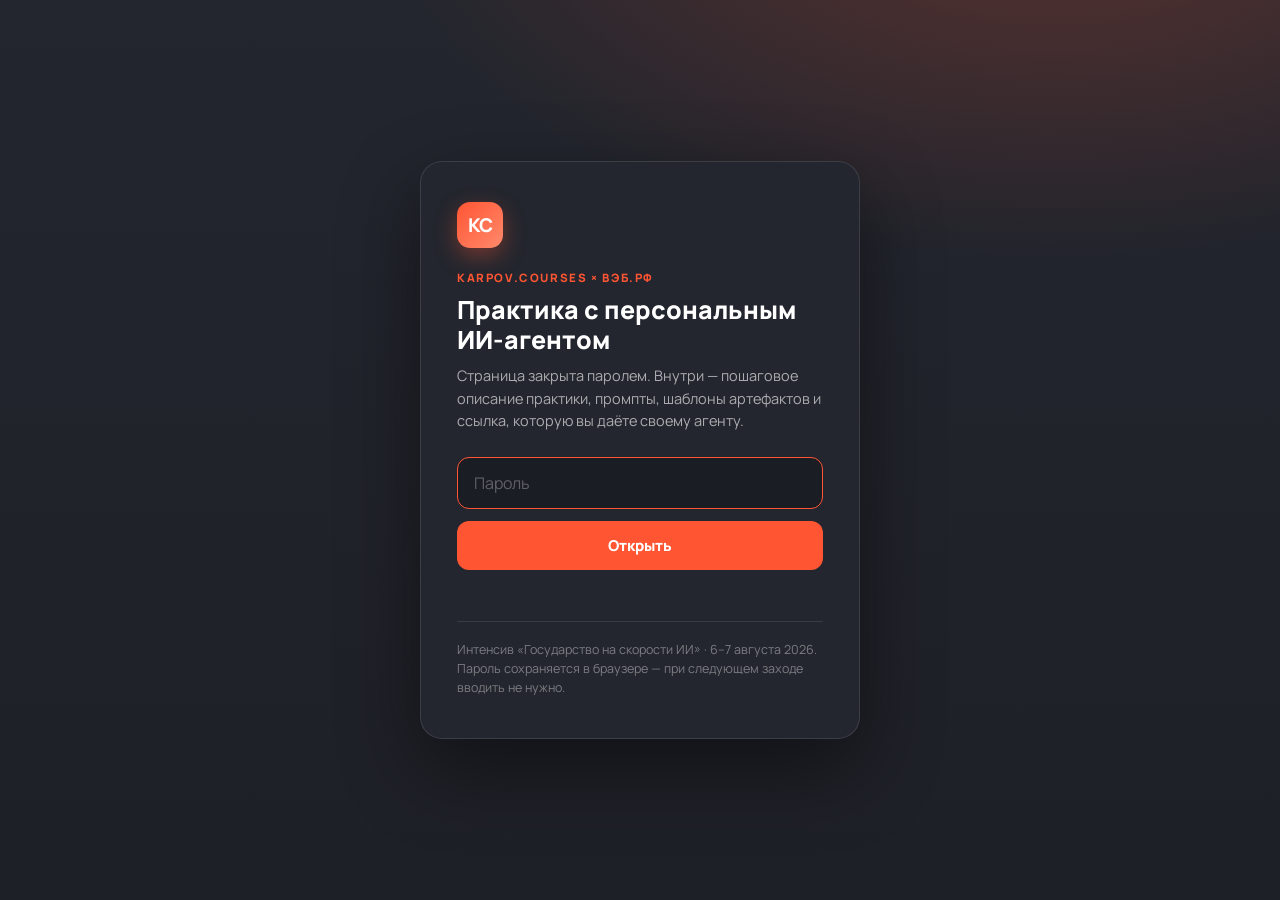
==== commit 0ff67f18: "Знак на парольном гейте: буквы KC внутри градиентного квадрата Квадрат был пустым — теперь совпадает" ====
--- a/index.html
+++ b/index.html
@@ -1,5 +1,6 @@
 <!DOCTYPE html>
 <html lang="ru"><head><meta charset="utf-8">
+<link rel="icon" type="image/svg+xml" href="data:image/svg+xml,%3Csvg%20xmlns%3D%22http%3A%2F%2Fwww.w3.org%2F2000%2Fsvg%22%20viewBox%3D%220%200%2064%2064%22%3E%3Cdefs%3E%3ClinearGradient%20id%3D%22g%22%20x1%3D%220%22%20y1%3D%220%22%20x2%3D%221%22%20y2%3D%221%22%3E%3Cstop%20offset%3D%220%22%20stop-color%3D%22%23ff5533%22%2F%3E%3Cstop%20offset%3D%221%22%20stop-color%3D%22%23ff8a6b%22%2F%3E%3C%2FlinearGradient%3E%3C%2Fdefs%3E%3Crect%20width%3D%2264%22%20height%3D%2264%22%20rx%3D%2215%22%20fill%3D%22url%28%23g%29%22%2F%3E%3Ctext%20x%3D%2232%22%20y%3D%2244%22%20text-anchor%3D%22middle%22%20font-family%3D%22Arial%2C%20Helvetica%2C%20sans-serif%22%20font-size%3D%2230%22%20font-weight%3D%22800%22%20fill%3D%22%23ffffff%22%3EKC%3C%2Ftext%3E%3C%2Fsvg%3E">
 <meta name="viewport" content="width=device-width, initial-scale=1">
 <title>Практика с ИИ-агентом · Государство на скорости ИИ</title>
 <link rel="preconnect" href="https://fonts.googleapis.com">
@@ -13,7 +14,9 @@
 .card{background:#23262e;border:1px solid rgba(255,255,255,.11);border-radius:22px;
  box-shadow:0 30px 80px rgba(0,0,0,.45);padding:40px 36px;width:min(440px,94vw)}
 .mark{width:46px;height:46px;border-radius:13px;margin-bottom:22px;
- background:linear-gradient(135deg,#ff5533,#ff8a6b);box-shadow:0 8px 22px rgba(255,85,51,.36)}
+ background:linear-gradient(135deg,#ff5533,#ff8a6b);box-shadow:0 8px 22px rgba(255,85,51,.36);
+ display:flex;align-items:center;justify-content:center;
+ color:#fff;font-weight:800;font-size:19px;letter-spacing:-.5px;user-select:none}
 .eyebrow{color:#ff5533;font-weight:800;font-size:11.5px;letter-spacing:.14em;
  text-transform:uppercase;margin-bottom:10px}
 h1{font-size:25px;font-weight:800;margin:0 0 10px;line-height:1.2}
@@ -31,7 +34,7 @@
 </style></head>
 <body>
 <div class="card">
- <div class="mark"></div>
+ <div class="mark">KC</div>
  <div class="eyebrow">karpov.courses × ВЭБ.РФ</div>
  <h1>Практика с персональным ИИ-агентом</h1>
  <p>Страница закрыта паролем. Внутри — пошаговое описание практики, промпты,
@@ -43,7 +46,7 @@
    Пароль сохраняется в браузере — при следующем заходе вводить не нужно.</div>
 </div>
 <script>
-const DATA={salt:"QpDWBu8WT2bIuWEGOpAmJA==",iv:"mTEvEjzP9RqjdQoz",ct:"AtJUr7c3fFNux8ac1aXpncrmAMi/pj0LPOWrAwShyvkSDOE5NnqMyhRwoMRmNjpe3EsU/+1AyxeKJezHIOR8dtn1xfnbYacy3aCDjEFOomAT2kPcVGdYXkrXNoWk5vA7uU8Hz4W9qSMtNp3Dl62PP8l9vptyjaUFCGq/AsBzd8qhjOE5kGpvT6B4NFKoiiUNFGXaxukACdBBxrP3kOeVMze0AaPvV9zx/8GlEdZ8wYMy9EzEU+hc5PFKL43Rf8n06bhJUQv9ICUmT7JxGGGN/[base64]/iu3fi8A0z3Dg166bhNOUxZjBnekplCPoXzyyvgHSXYjPu8J1EOrKCNK7N7EdHgRRjGrKX2Fac5wHwxYIMKXO5Q9u0IDNiVvhTbx9DEhDl9dDHYlQuUYFgQfkjsrgJ25vwA6UjAigEjrDJL9H6t8yaju/sbbwa72D2pcivS2orKI6kyr5rOR9LKfx6viwzsazwrIOc1R+8b97VF7QbUgQP2QI0GliYEGGFmrladHULd4SqZYekNQWVgfYvHcFCCJLVGxQBWkCKY4Mcj5ymh/yhz0N78C8v0QzCdErFecTEQZ3tu18/ErgI0UuQvKpv9F4ZYUStClz8qxuB2Sdz9SnN7OyH5b5/[base64]/vaIZ4n/rJRRW8FCab3qbXADQ2cDSpwUwOmxqRxo7G/aQNIjz2CDf5Ykth2jxBZlspG8JaBBHjMAdhzZ1bR1yJ+q8+Ia9ZTmdo56HI1vjVhUPZh7FIo8wp2gMiLX257sCVgaRdKHx9i+2FjZ5ykUQ8KLfzkvn1j2SDD2xceNDWyD/tFodhUbe8ulZniCWc2z3PJTPYwpvgt9bmPdDPNrBw0wPCokL6gJZJRJ+CM1itxts6Bb1vYQhmXCsuwTc7MLqLp9qOWrulsn22EZvw3kqgo01qYQkK9vuUbHzi8V9mI/wxaiDz7ys1IwFgraQCwxobmjPRkltKyibf9QGDCGWjmru1+F6p1u9Zf/FBqddZFzC5P1tHTz6wv3DtJDnbu5b+7mIBBxKuzcX5Ie7SUY9kTMVhKVArCMiymAYEvX71IvTHDM+VPBsMWhIZGmY9ToeCAxPRuv4FoVUOznXuK4EoRbNVESS1yyzM5+KdShSgM7R3NZY+YR/EwjnyWXZkqSbCyTPkk6WdXo2ECoDNIyfpeKsGayNmLFBzWmtEeJE9nVJFFI0Y8Zheth7t2zBdqptzsdqTojJqlY1Mv0iJgFcQ7UF2+nst50/zilexe5zPX58d8cbKUOGDcHqNdDV10wi4wpaGo7OovlsCm4Oqoaw6c74eiUzDGjyvaO7D2801U5JZHhq/L9FkLXpuifuA/oNzitAiaYr1qyfC8UahfBjROi0vmc/X1hF8u3z4aY34yYrPcSmoZJZLMOk1lEXKrhvpDoyQw/3uD7slY0dtL3Q8ZDjIiI7iR1EXIpBrj1d0YuEyADmG9Sog2HLRMsm/pTieOii+bidmMhfMNBWVTfXG29DPb+IqlsLiErIJAbAkdC9mVU7c21SvG6ONiUqGS7iFssD9X4sLc+LU02iKjPkF/viJ/eNnhSPwUWwni89CMBQDQE3ERXcUhKs0LmnYFaqbLsLKj+SZP8zygKJjSgWvCuJDniNeHGruwFTZFGCZFOSoUD1D5tLlcIPQmkSqNC/Nu81tTL1RRjT3O/+PTb5goLfe5cjq7HfsBoWOYp/OfSu22f+ZS1QQS/EOWzPwlyBXKqegpMy5dDY5E5g0CbbCDETltIUHCfCQ7XAVhN2fUG4W92vHzV89vTxZdXHqscJ4dR73k0VPoXfvxLqpUQYWLRih9Wrsax0eLuS+Xw/6BVVfb9OeBdj9bRxAilhI4/6VmqRGOGfIiNBq4/YrZhfMdRiRbWDXLpArSnel/qLPoj2o98RrK2yTtzuLl/grv+AgzqKaNtI+8qXhHnc3acHFjqBRjDih5CYWsHKjO9wStwT4fmBQ5nQHmzshUJN7JbeAGzj++n87jucW5VbpJhAJKc9WHXxqLSMaIAvTBWfdLns1fndYPLkTa0w88ok+yxre5ZEe/ObYZo4pRrLxx3J8lem01QLb5l0+WC7xowJaZDGRLrBFfyfwiC+c259dpPCpsVYqgivrzcwve+fiNP89xiVH4LyYSrKH86vxtXiB/R2bc+4y3mO+zGvkLTz6Q3a+BC4XkQF7fhqBJSI6DuJ0wBNaxMRtDdCFSXX4GNTFHNtZUgB/nb2KLy+hovOH/SfuEDl8zQgEnUe8jJRxpzGSWxm0v/4FJtYphV2gttS+T5VNKfDseSwInB3fIRY+G7cxx1mLlRM0+btPj2EVVSHahh8L+qsviIdGFaYUBARZUgCr4DCUZ2T25HmjJE0qZzFKzP8jR/GjdLC8UCO/NhhIqQAcaS2R05SFLeUDhtOhLEle6BhE9OBS2jeqjVsD5UUv6VLkQHOgsUS6DoFtrbn6KS7QIjG//x9x41i64JU6fS5Y2bM9LAmlm+4LXbfW63dZuq7+AHePwhd+OEHfkN+JJ9YCkJTQfiC2I/UlmPA/PoyOsVx9qGdW+X2e+TxsurHORbb5vtpJNZPpfODgdEvKmfZSlSvP55TcAoL62Nl7VRc3Vhjx5rTjBq3QO5vGJnuaYwOyjLyZ/sj56pyPAnERCrFoPhSI5xMCj9ImF0QfeZh59uRZvOZeqgze2Rqqam5ek7k87ecpc+bJSSwR6Y6zzDXJxsCUm3llHegFk07DpF9SqdY0+kiK3D1gnQinks8XIXOFdPcINfI/TBj2FxSKIc1yTTyXqyAgt9fyMrrxNbNPkRBJA+zGF7XtkoToIvhIqg3N4Lr5pglsWJhX3jalAfRy9A27d9FsEgu9jI+F4O/Nyi1L9yHt+CeXlT4kQg817DbOlpogfUQhBeH6E4HLNKp6SSamJCzPjRpirdIAQDyQcuSotY5HdzFqyQhnfzR/EqXTqGoBTirI691+SCfbe8qIKNzhlmoLbjdye4Tw/[base64]/Xc7Gs43x8gs6aZOR6YmVMkwXxu9PQB/dKt1M2IZWCOGuMgwCqwEm9FtpIZESlHWR4UcbpN2LaMfyYXrClsWvw7PhlNQC3+6DQkYREdxi/wzJvE+UHV+z/sjqcmrS9I/XfAet8y/TckzDX59CYDxbGYZ4BvB9O6AyruqBLab7lykpdyAltVZlrb+nditcDfxDkUdqefYbEtUaCbUSEBrk+VInyTgiDmihtdwAlRw1PvKjEXPbphzdqQpf5OnxaJWwKhKs/p2KiU/4B4HIrIrI26xQAyI6FasA2W4VmmXxEtMn2q/Ydl+KFsLbJsUhKSScXDTUfpvLYV4Ax0P6EqGfVrAQX1bFD/WFs7KsTP2GVYij7//akU7dxX5IcrjvpBLzRGu75eBsQHbhHyj+eKxFx1MGWRDro9x7rugMXL1vabk2Jml6NhAt9HsOqYwlHDF3DMzwu2sPYGy2rPMU17kI2l14MrjtuhKqFRNQHBtcAxGItyx9Ec6GO/pOe+BB7NWF7VUrthQ9+Nl/JhPU3rWvlg7ahsrzZlntorz4acCrt5PTJSTNphwuVMyjzvsBjoZRFZRkLUUikmGsyAi4tgk33QEc6PKcmroD0e1LgjmGY2I9V/GICIB0LV5Wpr6rjW2eZWCWl8GnCMU9qgfNCGzUwepzkljyMUbNFonWhpovYDR+EMdgJq0P/JhBnUrk18ML6V8dmENe7ebA9LgWvc3alN17r85NdvDYt4vsdhrJh1JX3GfD/pkBT94e4+xmqcoT9P2hJ5cvZubmT+pEveZzKvDyDAHIX+UG5StrNn/P1LlCfgTdIYY2YMFzeovW8eakgXcsqeKpEKbrF8N8LVFD+AYhxmB5IsHlMrawrDVsa2VUF9+5j8CkCphZGaYJFDECsFTeFaGmfgYDCG4O+q79rM0/WjP9XUeja4d71QL1jm/3an/qyhsLbqN93o7+PrYJQtzpaRblLHYp9Y5sNFbt+13qC/bWx1PHWn+EgASmHcuiZi2qq1LiMAtjKc6LV71INvwlE4rSi9sChz+qyEpqCk7ZQMxPSOFYQCpHf9ZuUJ5oa4cup08KYKDZhRhHBuP3BDDXvXMS2mP1IEMwooD2KhcJULvjE3cY/sLrT+6zeLqB5/7xGHA6Z6TwPER4j4qPiFB9HR0ROaotUqH1U+oh8mDjrTpTfOzdw/j1jHIiPakiwbBsB5Wm9Oq0iuWj75af3rWUDPF5Xwz0PzmATqEqy5dT2ZwmKIj8gdxnG1SBT1tX+VnD9cy2p4xlgPd2iCm6GrCnYdkCy4l1zZIUS/+Uu3h/3mMrFx1xeAr/k4C0n/pQD4H4lZ0EG2EjHnsMnISq7GoY95JUF7N7VZDqUdAcZ3UvQxgAC3EhGVpz5B2xrJkhaqt79HisSNVYeVFgLrA1NErA8C0Ger4PPR7kb+QO2o1Dl3JFMww93K5NYQBEup7zFVVU1mZKb9XfOCLld+2EH19iZR1GixOLFCBWjx0sg7KUK8PacM/J4MCuO21ZMY6gEdGmGB3NBsqfUp+K9ejxjTgeuuhtJ9JZrI0WSlC6NmFyzvoVeN/dE8cQ+NrGBam3KyRECE9YxxuhaNVVF4AeDwzP+V6/4FkTEvRRIcfD8Qa/[base64]/IJRY8SNW2WpwE+lKNPkGVl1fLuHuJL3/McqsdzcndIC+ZAv2iM5K2RK5gqea5R/ao7klFLoo5TAv990lMz4ekOPpWYg0kP4XVv+poh3Kw7tr55z3HSUvKUAI9f/KTE/nWDzEZqCJSXymoIzzqD59yF/EFTITEvcjCaR+E4EUTeEGNwXMAlxWCJ4hZeMGpG9DDujL3UIVDg4/RUWDviiSYmWn68Ytdb3UgCrnNRWFRdryZfdtTLYZ4Fs5E2BqvWIMKxTJ7uwV0C3+yEFjCnoSp32GPezyjxiAFtw5lt9v6x659Yt7OsjoN7TGBfgM2d7BoOZFjOf4RNA2skh7vyMH2wBu8E578zT8cRBgwD2M4qixPYUZ97/2XwZX6U8Qr6JPh4vSfXwvSddu52MAyXOtu6prfoqhCOvclifCQWLFs4dxAjZNc6rG1tY2mryuD6faybkF1ipAs+IoBJnR42ydwDBrktafxbSaq/TrFfBGLZfbKj8cQ6VkbD2i89fxGF9WwddgFsGvyemUpJzIwOoLHUIk33J5Uc4AinwrKmbcY4FS9HrpHqP8MfIbcBzyJ6x/oACBZOaCqDdKVxmuQfDvv5ZkJMq8oRND2KWvQsxNL8nIoe1rbsJX2DETK2mi7ExKE2DcOR6N8yIDl1cEO/XdxCDsGRgUOUidyF7JIcMSUfxgMSDSc0n50kIeK2eHJwcCMd8jymtJKKLWSxhC6K+htK11QvDdxehEHUeaRTCVzQOnW5fNGRiRNayXAajYrCsJMII/5sPYXOBQufJcvmp0w4wpmlrlSYCslu1xgINoENnKO14+VIRsLYdDKh98UAUoKXEQTV5DL78ixq5nI5BTqJf9a0x1GheOuN4YRspxC/[base64]/00EyKAgvPBISW3jSvjj8KUvK+3O+ZAnuOa459sr5btGcbR052j9ka7DkTOHcmWLTiikQBUTYh4Ern9T14fB8n4XgkdWKb1fS33IUoovu2PtQ5rAduQKZMXGWVaPi808RvSSsyHeBcZPRS/9zPhMOgGKdSMqHZoaS6iNDvTKpCBWpzgiaprt/dU1Sd+z5NcXyXYvXVBq3TfZv1uatTv1UzANIGzoEzw/hx8PlwPkjbB32SXf1yEP9iWbMv/LnB8QxFLm6kiEGZ83eYH+aEEeEV8uuRfYjSxcwRrN2ah4N8tWYBbTPNR0ltd9zrDA/yhazNlf8kU3UsxA77LrFW8Mxk5QEnLeTkJTMpFj7mMXPgcHdh4Qtd50toweXzzT34HFk/HJb3Y09dxpPI+/o2yPL1GtwJK7KlC2zroXpjB64jjub/eJYZIRQ7UK+Czlktqx44noEOjSOoNl4y/VE1AqC5Uc452hiEcm0dUBV1ViMM0VYZcqAXgC0rFkwOq+QZoxyFXjhxMbVNibK/tlf+wwTsZgtJ07rbHLKLEhZj+fmbACEV8+InIjYwvQPF/nAkx8ssAaK1Qcv0xb2nq72hV7erbtlhO7u7x7WAXzJkP8CKSrJ1FwDVnM9hiWYTHsue4LpV1dQuFtR6HZaPYNQqIWZWSzCkExYiZhN5EGDj3xockHO+/1tCAKiIAc0byDp9ff+yl1YxxNGGZZmkjc6ab9q77Rag8C+LydXO9v3kCp+Mw62hPRqafNs8cz1ySgV4Q7tN761YgN7Hy+CL4bGPc/ayUhGalr2eMPuYurkmZm8goMrSJJF0v2x2ehgouf2AJRHOWv3k4OALsEArE8pvzqXXly35eYz6qk4nRRfC3/ZkJK1S5hDmCSdauhahbSWWPw8hWM4YeU6bKW2/Gi3LOKZet406H/HEzCPT955IzgtuqmBDtH620r7LPnyI480BE3A5nB9XkITN8h0hBUTUalNnCMtlT5q0EsRDI1GDtri0wjKpE7CvFiGvOF/TSOOVYmDCNuOQPgDl2Zsw/24GUhZv7Hd37PSxhYbCIu5WCMGjJLGQ/Lk5Giv90o9YR9KRqfQtpbT0H9w+8BxLjA5yC8TNXFhFq9x1CACI6GA5NajfRlg6TcWxjR8azvQXX8W0EUiQhvoWP0iNDovidqo9ejVf1KQqHuMNtEW19jhgekPr5VLNvkL4Mt3a9dSVQrZkNGEuoXeMvBo9/DMatxcntlSLolRdbJBJ352Dbx+xDOFQrIGmVT8Demul0HnQGmXpSSjWF/Qor1F9BbUURAtlY620Gy4y5UVW5QwgN6ezNH1WxVWbMMUQ4YlB38ABLK2C3bHJIKZML4Mb75R7v+KbA/nWLv3W/Q/ywX5LUMQaiL5DwK11ExZioKYLa7ocILwcO1bVpLBr0KNtVYplY7Aa7fjyRfMn47nH4YqqOwUOxkknrwytVe21mV9oUCySIMh4r+QKoPMNwUOif6rGg6igbeYJAiQC2SDtbnIqqF8IfPwvb/5T7+4sh1C4ZjhB4p7Bz6bbKnvRerkU//L+VRxm7NlSMloJJUmCuaZ2lF5jmTGZDJ11eBBqHRWkkJSe07SMGh8aWdgJEJU3NTNrdap3/QNu2mgUbHR/KW/k6d+TCjrlKdKSzZ67vmaLHGY4aYDbgDWpFL/YsLJJWAycBsYmSyL38QFtC9FwZPJFoFxdJVpT8r+mHzojg+yiYYDoabiq38fZ/2Ayb2P3zvGp8gxBYOCJu42ZIbyhLVniP0w7nsRDVjy4hNB8+nhjyBGt5UxSjooJ+MoEz7YPO8c/o7Qs8ATiRzvsVU075sKzzKfpihCoisEpKd8CSJ6W/Gdq2iyN1VUJ+HFXps/8YKy2T/RsivsRTdLX9qSj6qEq2re1ckbpFv+92U+MZ8QKm4uc95EO3o33qIZgIYTxCuPqIZnOw5KXABmxW3SKhIVWbUKu2a9udv7x6h9DHsa8vZ0hK3SrOeItc7zgaF+Z4YM0hidh2AW2MHBfNEpBln1LF8nIvgiXc1mAdpGvpd7+ExyeXWH/serp5tuXHE5erYC5aLcla9fTbiSKbJdAcF+AurL/HA93dQARLhW1aEf/VetPmgpJOwsw4EXD5tUlZituefPLYvVYFuwIhZgoGLuYXJZX0sDDjLrl3LRq8K8WH2tcIhuGxZOijXprtwftJp5eDaJxeC7VRLhURDiTSgoRTS6yb1vP+pf82I3flKft0PtlNYWgrQ/XgiPgMXcbY8GRBgYkXv3qk+yRl20PZhDTW4lMCcEp0SXMqFC5SbHMxc4ENjmD0ybLr3olR6BqzOsKUSA21Pgd2YJyHs8ostkwdWJNM5dVhUNd9oPZVQ1jJQ3drA9W72biLKONA/AKoE2c0s/7WFCfapaBShMxmdSYvZ8S+Xq7nansEeGz7KS6EFjKOtsclPnhFOBV11uGpu0vloVSr/vrkjq1UW1UmZB1MiqDE5ot5QVYc2c/k2HenS8rCGFl8QGA5ygdC9ZoDXiJtejsNteYQaSAjsQPeYq25wqjpxeXkqMv9Fh+s5KU5OiHD4ZiJos3Q5Hq/P2waRnfvuz/[base64]/pkUWh94zjWFFqv3Q5hnHfTHSTAeAJlOa3mqbCgRpMxZzfssR3/dalJgEyIb8uxvVxpys2b0mmEXxnCaVjcVsdf6HtbK7XlaBCt8CPWwgKiz3ucC5F7N693USFNCWiwT4ML0IolN1LphOqq1rWgcVzdC8LqFyYDy0uEhgY1GDAJX7dIA7rzeGXqDxYnoO0cYIAyRFBfpTiYins1mAYMm1/epb942vDJkEqrS37Td29koLLUNiZxz8nNE/DnkI381UTJ1f2jGPthREM5DSrUFnKAYqmW5jgVVazN1PR8H+um9blWGXzAF3vpvt/4gJU7B9YCo0NijyohfkaxeEki1UU1Fc4tfMFMXVLgON/Fya2a9GSHfJqDr+Votl4dHHjX7xAnQAMKWv7PUFHaBGUs34WJvnX4C+IJl24Qp52OcNG/xbZ7WFT5JkEQuAZH1Sar5AY8k4TRzfKqq5y4e0y4zpH0hsQP8ipG82nvqfyU4k1F1O9hIm4aaK5OvH2SUez8av62jaWUFmdgVomE59C2wiMJpAA9HB/cJrMkUPqu9u+k+GB/l423ItmDOujEBonZZ+kQhWlyydb/QIx0VIgm9q+KR+BQDaR/tlX5eEzq4W8tuR3J+QzobtlevAKidVEAT5O9a+wZdJa9GpRMbnfKorUnSod0FvoGiGqR/l1EM4SerKLvMsxQab3cR2+Z9DcYPjM0hDkyWA2XIZfaCE5D+zKflPETsPf7gabNj6jQbIzeDgsXprARDcRozueKj48KG5HE7bk9K+Y3/RYrxM4RxipF2RnEF+StQ1FIy6DCafzRZyapDt7FQrZ3101Xe2lRjUoOEjHaNQiMiuoDy+BO6tHLHFPOYgbgFe/ujfuM+NHqBcj1Z4ZsreCNrsOTIhFnxB4ScTl/vYsTzyGMX4o3PHq/CiaWpGBUkkVpdlDt18yRuKZ99+EB40qPgIDiUaK5BuSbQhj8wUCmhRR3vJh8R45sPDe2URypUt79c88iwEdIewyjBrixIqc7EoBuuaWvEPx/Yo83J8Mq8NHczI9VtFyAva2e/xQRMnE1a8BmG5p1CtF72fz3XFMJhNigCiuqMd0N8FrNuu5omfa+R6LgUW8eaFN7NLo1ChX815x4ZsVYul1vkbuI1Jv8uuymlOKgpTp5lVTrl3bElQvMOuUleEsuKl6HP7s0ADqWt/1qwMgAObsIwgxROFo2xTrxbRchdHM3WYw3nD9MzWj7FNDo5uuXdvVtv5ihR2Vg/lQo4Sv/jfWwiJRkoFYmmyjOXEmSsv8ggygSQAQqQtaSunhqEiKNJRZ25Xn8FpRB91h6OCLZgiLrCHBxOvX99WFMKcx8laZaHK3brUqEoM+FJzdC7/6OKS6+4ETrmhsW4EwDv2cwBRKoxaaRB+oMN4/tNb7WGz5Or/2stoXe8HJw8Tn6L72lOlwHafjAwvgy/9eXAa50FuZVKqatXeS5oqS5PZKI6DuulRLcj8t2cazSB1N3t0s9a9DgerbULWBBbp02901ZJVZrud5EfYLOEIsJueULaRGxr2s2FluQiAbuWgzrVcwQ4wIPOKICltypobkfoRHuW9dLTmkOqYFdM1+wTMKiM7ueHhIvNBTbp+iyZiFOzr3z38wEdrUsISGjmCv/ywN3b0sAcnl6+1lv3dYPABsKwSrn49Abx+QWW0w7/kWWJejQI3JhYI3Cixety/[base64]/n3vLqEQZk4JijRNCjB7d9Ef5I2SZl68oUx6sjt+VTowyGemVWeQmF42KgbCyZVQdKMVOYsY0Fx5jfttM49NaDcDXTCP2nN/whlzlcMhr1JN9+m0N9bllEkXfekBUaM4kklrnkhjBZJBzPRqV41WXvEtaqpWgTSk3QogWSwJ7m1FLmcdzBXKiki4DfqiIpdXog04ickZM1txgKZZdaCfjiP8jm9GUzbsgj57I24OmS5YJRV3vf/73RWN3YGb9xiYEzMhdQHPU6dVxlQgd4MAWhyowonmdW/qiDM6qllu2B5biJoXraypOwYEuxOS6hXO3F/4MBaGv9H6mWxTUA4ZsP2gE1RM3JpRMTxoCjRf+Fb6P1PCfSHkVMOmY474Xn1tLdw51WeR3tndMFBXIUa8eZ6qq3Yx+HCtNDxEQ7/dIcANYRzjnqEMRVYHIrO10GsO4sZNylImIoQdiL/AbXPATqwBX+KvRZ0zm8gXZy+Eo9Uq230j3fG2GpeWRc6PGJkT7FdHNUEQYTue3OauIMOM4Psk1ITz0dOe+TUlGGH2pESM7/6nkrdwmuMMZQQE1c0UF8sfP1fPgo6XbIcwusBQTf2vnhlLTtfD+IyiDsPwRxiUsMFhTMdLDYwQIGRlYCz0Khb813SFYaPAPiap2sL3BWY+K34cZXznjkqWbJ9YRDzTidhplpUU22XKeHRqfMy/vG6JBCreit0gIvvzp214m9Z77++lMzRIR2fr4z48TEH4/IC9qyLNYbZhWsYicQxQj3FB0Dh8JHRP455Vl7p2uaa0yAlQ+80kQo0u11i//ABI+VkfAlWObglR3cdUeVbSbrCcMc/LEqRLJvHYaTMNdHp0Yh87/bAeI1td6mvibKIMHUXAtoRczknkksKKBFDX1uO6usLxufRzqgiXEIHHxtuW7ErBdKXZAwGC86N3Zkk8GV244xoSO5h/eEwFHXs6rpagOi2uneHwCbOUeiAjIjTcuKJHsY437wDk+WxQA6yrJXux/[base64]/cvZpcDiMKp3NlN8fLH/pn1w01tzElpudfbW+qNwTrRQZwX2mEpX4Rn5N6jhWtJx1HNVzE7WDif0F8/zT56bmXwXzEGP6Eb2geL60G0H1eZCKo4baxrcVh1bBoZnWpiYlqTQElhx1vhddVO4byg3dudcMw8MJpNcRiCVz7p43BBUHIHRbD2nyKifE6yOgUo+ABQqj7jZlwGdUOfUX5QCu1SkeDG/FpLod2BgEpPuZRmUeiLkmbBxEwIhvIjELe/KLwBoziEddp5sr65+EWO/NwWJ9BNtlbap6Jt9broThs9AkgXYwDfUDP0ueF8n6PxKhJjBwbSl7AYlQVvQE1XyZGwOeGlxSjzI5P0efNqvUEDu0t/iOcvvb1jY0t0ROpBbWBe/RtvJXGSUQX5tXS9Dxggiw+4Bafgsu4K38cFa6YwN/I0t5Ghwg3SAP8LZ3s7atRPev/ZThKLmwvaqr4r5/mIoRWy7eblSYltlgXZ4SCOFtOzGpVkOtOrKXQE2z6wgrgw3FddjPonqvEk3zlpZ06ex/6A1DAlFNW32VlcU3sP/H2Ygon+aLFFQOP3ot/4RUQpweigdTxCXVSplc3L5rUNCcg6obSEbwxpmrWOaE3kO9RFsl7VweXQYUwn0MUDpNrh3VfuRM8HcO13I6H4u5rtUTD+qKjmjbGtY0Z/EeBm3WXAx/C45tHkeE6XZmvKpoNqtK+gZWrhkBUdj7c8Njk9jz3wCM1lz9bJYKeP2jCsDa6x0K8+Aqlf87Br8VLqx2X0fQYxwRGdgCexGXZm6oDWZc9lUBiLETPFPfzfZMQUeNfTo7+DPtH2Zj9mqgzojosn4pwk8XX9++1YagD6XrRN3v+cVrV6CJZqy9MFy//Bu62n8mtRwK8i9iEFa2eTsCrCt7yoez+a+PvGcLDT/gUIQQzHwcYZQurDQeCBzK3poPHy5sdNecAA70BlHbwT3bn+uprB4/ya4+hpQpB+3vy885elM27wZVJk59jCvafIoFzHsWLpPAsCnr3ZtQ9TSrIl3Bs9HONVRfazCdPnYv6ziSwvVFWzM4wAN1YQGAfIMn2I2k3rDvgE7vaXk6mj7ZEFCRA1UROoWEjdYfOCRlsqaou4z2J/[base64]/i4UEB3zGSTxLejWzUESxOxariXHSWkCQ2p5hv7YY67ohp+BiTBbbkoX3R519dCSBWPJvhde0xYz7BOI67lg4kFjcXBzpEHZtYsoeNs8eMQRn3llQQMIgZ6Mn7MmGluDPtsev6UhuCJow36r8QU9iytsg44+9foHCUZJMvzCaBVEfqQb+l2sx/X2kLrgEKExCIJUQ1imU5tFlYx4SMwdVOZi5PE+1GEEzAgMI7rjlROdEsy0wCHfMMrkMhjGVvUZ6Z2Bs1sgvP/ntv2+lZC+SbJNRIjDTuPkMRX2X/5PJVjhIEDUBt0ZO6pD+kzDuJv7ubgnG4ReyDbU61TNkpuWvsfBVcomro5qpxUIHM8iEOgigFwjMYK5dP/QDe+03jpLhHvMeDtMPivSL+Dgx2SzzK/F+JLILrX1zoEiGTVx3kfRVGMHJSIz8gcP8JUrD3N8Ya3b6jH/RpDMILwCr1M/[base64]/XRjPlOOICZwldbLzqCDFuafvaKW2hpJa/D/QDAlymmcGUutVHS5XdN+t5G5BvasrJDuIbVFbAetVimD6Tdfq+dHWlnjdq1uS2OsVbSJM2GXXGTkxbrArwUuiLL1SdpuT1FiNSYcpYQiSCJVz5uW3/7F17KdkDZjxkLnSqW9LI1sQqx/6oLSvivbmLlobWomWmTrYphILHORtKLks/cbHGLG87C1ePjONWWEH6HLwwVna/bCLgtIAZ3zUJvmfaL8o3Q+mXyfG0lrEh35xtLPz6eIG4mRaCxeqpoXyObdyI7OqVIFxlqPfpIx786XMoUG32mFaKkpneDb5qNsHtRM+husfyeQfeL2ZWThnkb8Vq2xb3aFoW5E3E3GlreYrTuiTpSAI4/3LY2ctwMn+ezGZZjCev32XAidJR9NHWXOpckpoSKxE4QwVe7xc+6F9WTixdg7fNrmUHK8QbMfiRVgxDmYYJVUipc0wiHeuKtfeZ4fbrFbCDsKD1z2O8+ottQfVSL2VqRf7pPqYriPstdGeyWWoJl0AU46WgKZ+SPxBdVmAAF/sOYjghMC/oXoEnpFfuxj2PuVhPZ7xIQSJ+OfsDZK6Y4T+lmtiOsZsYHFqlxIQLJfqA4eHG/CFIyu7LuoYBskeGnRqajtYjyVlqCpSX3uDEq5GEWvlpZTmMsSSQ6qTOGfhmkiVtau63JI6F7mH36vKLTnP5FKunvZwlryy1lxXIhzEyEOxI0V/gleQkODSbts9Hi0BQ/c47uLB0MW27y54zkjScMelojPcHINnl3aALQN7A9r4OpBlj6R8iBfPuM1h9rrstoXg2OIGOJXj3gc+l8YEYIJ7dk0As7TrX+JOIFWIkimakZpkeGBpzU0B5Bdw1GH9Q0Us+dyg/Uj3Ny55maSxSgbRV6uzy1zh1aEJjB9rn4wG0PqLrRGSg78aob9MFqsjrf/yoJkeNshfLjDT6jZwTyKWNUMZNWF4SjBAFiOIHCAECl0Lb5nyOeQxahEMCiAegHMIH6oGsOj1wpFVrYxnTFneuLHXoAKGwsymFm6dh9Z7pMQiGzELEswVWuyQLuOK3OTCA8ttFxTgNHPNfRqAokNwvhAe1D3PyGpD8Adb5rwES1DiJOmCV/eBTM8sLC3aO3s7IW6Ue6Jmo5yxIrVR853qCic8zboHcFCNuPxurryQgoHY4TCF72bSUsrYOrDMGidq8y+fzbWZPJAwUs0LboEW4/aiRk5oCtqM9EpRlVx5lNFcO39td02psVbVuulPd19zkiBq4H6724/fsd4HknFZpfLMTb3EtFJ0R3lJgHvDqL2WqyTEnQwx/A/+T3Xko5aq4yU3hqmhyWDDojdBnAgEzHU5oVHy0dozwCR1qPbo4pVlTgvsINDPBUCCovg/xPCtEHUv31CIepW2zhJok7UK6aanos1BOUXRWijx8JyTeNkZuYl/4A1t2DOihWkxFEAJl/YXV+wIotzVONQ0C/rzyIdYUUy/7eX+drpAWcPKnCfrBCrRPW7WvvcvGKVyv/Q1b1ecJ4G2dT9NzAklEHGAcU7SeF1AXFio22fzEggRE5NpwcA7M2X8+E/mazRntP5TTwU4jYQghgbgFx5c2AA3fn2xxROeWFmUfoEc/ESvBPWd2lgEymWKYXADWOCkk4/DjUwlbri22YT7eynkq/V29YcYLX0NumB7kLl9DC12aYy3tZBEczYyKCqtyGt/[base64]/8H4MGOnLtlThgVHBvO5x7MmQckjFmQnFZTUgGLRwsH16gbvf9bZ3PGjufWZECQb9A2TX2cJt9k5igHg0RTGuovSwTeupjJyb3GQASlUxW+6z+Hkw5Vfc7KtHOwjTxE20iSo/WnNjdAA0bCvWzwlxJ7M9IlRI79iUkPzNAtFcmoEmeo7HYLMSCkQ1+iv06gjGIvzKDaEipqlVzu4glHjVW0EG95FjYIwvsqJInYm9G7zfQq1exPnXi0uCMy8DJbmY6UlWy6H/DatwxTYQUWsxbHEolGrxrNDYp7yj97uxGGYRvwbMXFEXUheRx1rA/WKY018ht6BQYc0qUjkIcTVdVWNoImhkVtSgityFNg99psUXsFO+bXSMNuKPZ/hOW51TuPn/nMlr42OoVJR7hOaC59CSYwlYD0/sAOKIp5LfVk0fdONUIQixCXpxny+VsTsMCy4G9WwDPO8ADRtrh/HU7f3/ZK/[base64]/4xo4fd83m1b3jT8c+2Tu5pFFomdB1oupwOUH/dMSJQmpU9bEjZsU6MZpuAzHaafmioU5q98TOv5sbfNoqaf7SYZCo5SA2cEsrBPja14KQr98jFreWjg7M0xxxLzYIumPRYC65/XtO5Bv5ijw1KABZRIZ6d2ONhLLVc7tKv4o/z8afd4vdZio/uXLdzhdtV6L5XmpAMw1MChMsEoRWamMGuvUnwIBBNb/5vkjcguHhzoi2JryfYoFPXOP6JYDHTQF1fbAMCXXD7FATP0AgenmyMf7xSX+n4FQtwm5NJs1xKt0utcz2gYSN++j6hN7wIjxBmKBxugCrRsTRbUgBYxnW69Xp4SnPJuwm8+RkPeL5hUmo7LW/z35rALH+Rtv1jVnoZgPaJTsAREEcCYS639AF2+kG/8Poz5uLPRAqwcrP91B8sXWt9aZr5v1jvS/JuQErADwXrSM2KH2UjNIgQ78fAArOopuEYMNdR+MFBRU5J3/FdzdlaJA0Nv5vcQy2THDECJClviA6iwvCcLkIhfj2Fb8COzcJsBMR5iB8uswn+hbhPdqoy1Nt1prdj0F2JKnNBgNgTIX1JkGiEiaong/HRsgJe4NliwF7GMBm7rzY4rn0AEwzmytfVF3fj5qFvNP1FPBostg3ohXGP+Kb1LWHIeobY8vt6O8EXqgSJSUCouW7BrDok2D4M6HVTB8uUNYQRzjXzs4TAjRY3mW8f37rAlVceYqqK/XjOP8PwMLH/rBwFnn12EXdxHLkr7iFGLH9vFjV9tnxoVjOCh8XuYBQRyG7Yi1f6rGiHzXfK8j+rr/3yTX2b0i+3GR/PHjUzA81jgfX6Pnvz1/ggBFal6xY4FHa9EmDHICtLRYjHK32hbjugNg9H2LpFv7TSwd2oqtAUI0gk6KIZG3o5C8V6JbZ0kR0JswY8e8bz9DL80rvkUX7kL1PNgyTYEINon1HdPYnS67xNqY46YGlsCVKiDC4OFXaHGaU5GFd/yftrnu5ZNW4wQ17GEUsoSL89ALjk9OHEV+S/zQIqdDKBjPmY590BeBwwrEzcZFYPYAEUuJYi0TNzhsTf22Xp6oOv5VKlgYLst8oxacnsVubN1A1mN6QbO+1BNUscOMqtvLRXUG6GSn2kwcABfqwicmLfExHMj8rYmW1bsqTJ6vivLvE8qz47VnA7v/enmsOLJ87ps3bbUcmuUX2TrnY6Q4zen5b3Yyuct3EmWyOfenv3yK9o75VzLXoer7qW3uhIOoJ3XcFmgSfy16EQzNvU/[base64]/[base64]/Xk+S78YkY6A8mOSY0kJ0gumFiSBQGx0jD505rVKVQZ9EZdscjjcADAo2+XnCHZ6V5IV5GdL9aVVRPUhe7n4uGq7qpKco4wskWjtbxh6i5UFbtIVq0uduL0BJW00HFo7m8VGeNVHmscDkFqG5yHUt+DraVXFuPQZvebFZmNDahVIa5EfbTf/qTxCHqUCwJjxfSN2i7qwenLKlBsqHrC5IkdQonvNQS/7uh6LjEdiVfyRq2RCo4940Kvg//kI6mWQlBrVV6Oo7ItihNothTfslvjP0Wcx1bXG/+CC2nJFd4JHXMgFDsvhjK2SGOA9mFk8i3Q49XaAS5lfjjW+GMWAGLWf4gCIZunXet1ovQt1GX7fz5iViUKG9gr5A/uh7fCBmN3gStlClzGHzGHcrAVJ1f8pHv5yzI/kVS52ZeVEn1ws+nK1zh56ZnEqq4AG0DAp6Rb26xNlZeFAOjztF0AJoM8zFemvRn3csvH0snjgEjVmOt9MLvZ3YRReF5Z2hB3uiUTCDxaa2I8/Otq1//9yuYkP/UVa0E4HnetpC7q3vkkgt1YM9/7gOvPdIDQ0GrYOe2quosJScx+BUChozmWwbpNrcxWlX49wnet9+1QQc64wgBuRG4FZNGM4NfT69SlOVHbjtqSN7nWUHPME4DMwo8l6Aq45qwNVedrjMseOPBu0VwoqZih77mXfUD8C15M6vSdYV/JLCjk+KMbJWbpaxonA/I12LQbUrYDxYrPVEZczdFuqeXwGoVT+UI9/a0aA0OrpMbqyXKibx5yNr1pJB+KdY17ItfFyBK8j+6oS6WLCbIpjmuXX2vMswa0DpNKWE51eFgCqcessQ0y+8Q4SKL6/[base64]/8RDakC8TG9HDY//6+mT6Dp+kNPwHNR5LMR3GwQMmdJk7KUjIR0z7r/bxZzUP/9c57Yw+hXdH28FljBrAWdAwld6n8gdnPYTDXxwlKzQTWR22kEBMsKBNxQD1QbhdTZHsR7nUVQWMDghO34OFY3GdZbG7+25hXF9V23tVgidwa9298lx2vW4/+MSg3DA0MeBIMvLv6IstHSrhfhIaoL4YRxJEquCb+CFRLP242LkS7ywRajudzmK9lXzUcxKto2XOVaXk2ImzelClNJN2Ui8ifwxvu/W9TFDTGsHE841jEOr/m/lxCtenGAlWadLkum/guQl5VZVxWwGGeKQq/vtJszrJOimWKqg77a7rO0bhPcliBrwKTQ3CXGyFFY4opfS/IJP74QRgRrvoF+GRQ+j0pgwsuXGqFe+Jn1G2FhFLOzcCZ+hVfiMUk7yGoUbDSoW6ZBomxPPhmyLKDt1/XYLfVots96x/[base64]/ZnJFgH3EVu0wGwEUjiKel2oQ/8TMMCiuCWLnEBypUwAsFr06yy1hf3QXcIQOfwbnsCrLi1vPriYGFkRbP2kSTKkFbLG3QqN4BD6L7CBHJvZkBWOKo/hTJ+4hFQRkwEqWr/3+zWQFHBxslJFpCkz1Ubbzk/KINkhJV0Es0Q9AbjrzBdu6n9voo97OClbGQqTDGeqkM0FExFKJuFuUkXZ2PAtUwy5J3TieHOer0s09xSTkL5+zffknNKjBwHqnJjhCo700r4HD/n40WvqfZEpRLPpwv9TvZlUM0v6P7fYHqnPg0NOw6FtfvmwcZ9sqJQv8kIv+bPM3hopGNp0b+j9T0TSuayUE2+hv36s7Xvd1OjErWeU58ALbkkM8xfHM5+mbMEUkAXL7cCzLvQy3wEoqZNYrGzRL6zffYChCz237Gp/VbrBaRDIavUisrJqGTZVn1PkLKg2vt5KBmEvxcfM9VepUT+d5ZfR2QrIqMOPILAPNpjoTHDFy7G64E8+zoW5PARHGu6LIsi6JNn7SzE+ghYnXJIaCBddLtWxvOTrqjf7oc5BhNXkp0QOhHLWDqmAqTIXIL9bE7XXailSlN6zeyvCTlm/0scLLvBj/tj9PU3/x/SpmIkyBF/A2UWeqfjNdV6Md4hmerPNxeoLZ0Buti3yAp3UX/jv/7h0MA73UhEUrVRXkiZqsJFHioucnL/QHN2PCuVCm5uZTuNcRKVPufTT5eP4P0C+CSe42/[base64]/2PS+RdBO/v+leeTc/z8jVBb3IL384AS0JzEOqM0vtWdkC37YPKWXa/xU8dIS1lSQjA08vBHix40sBdIGPJn99Bu1r6R6hZgOLjyZm9H+ctRxK4OPMAD6A24BeGjJ3z2n57mPY1KCcenb6r6f/1Se7gYQHZfV+Ls2GBEPQLyWNnBQCEPVsvm1iK5TGJ2O8aGPAOcn9AhzVjvRO83T5nY64lg2XLDB/4a6/jaSXIdsjoug0+xncdCODCmt9JPjsmc82F28543FDMNQv7SlG9+LdFEALi9td9eIUtM1fBtOx/E6lA5trQ7VlH/5wB7It+7yqBSfL4X9MheaodvpA3UXWYYVsLgs5SKXuisc3NE3qS7Qgk6DWX+NDCzav9cqpXmbm0AWGk4Tc91l8ChNPClRqdlCf0iGlzhhVuVmHVLMuKSpps72lBXB3JX/d5FRAiQryItr1E2UF69t/lItO+biRFZgHkt6PShDgf9j3nXe6EyhjMUS0x8CLlOem5cInkrCRjt1/Fl8mgmj6+23+fAWsK2N7DXgiA5i4EQDDQSZV6O97Mi6fkRZehugB3vfla3ysPEgmstZt9g/bUaBvlCkgzu6+PXBKRXVbNQFnvog2xc5HhwCC5e5xDE/NrxQUbjt/wND3iuWCD75+NnJpyCankIoUe3Qq2qcgZ+y4W5Ly9t8zylO067M4O7fJi6yoTPl/sFyFH04EugujUKpFsiIEEwrF0EHbDo/Y+3NkFoOU8oM1mezkgq8Wxsok3yzeDnRlqR5Nxp1tzOR8RUI1AkYjDdoNYtWL7Jz/8f0ZtG4EsTkW1D7CwW+RP01tm5aMEwXpAqqsDo867MRUwzVBhxE0ap94tlJVHIglDf6phb8KkztXgCwMN8DR/zciV4vVs/WwHWwO0BVDZVueJbjzLKFD471TjFv82dOURlo1PkJek7drDRC2Ich/SuBfpwwh8MmcfS3NPqRqMp+r0P+8Jazd1zt6YcY+lp+1YcTq0cJQlcEDRlctq3tlPr1CytYSFrQOLlYFnciw9uxu223mrfcQ20sd5cBt+1/J0dky/hkBgsQx9Q6EtR+RvlRhc2fxEvx8Jq4JTOK6sveGYxuzomtMndSMU93zmq0OP0F+hwg28TjLqo9IEYGIurQBtq/OetpGqOljMu+KvBsU0ZNvAjpXWP1+3BqaT5VhsN+ESgWNuZMja3n7SThBwO/Oa2uQSiJ1QAXQs5DFClvpAIf87wmOv/IhY04pwEn7v74ymeJD5ImA78yn/[base64]/wMSy7J2YcZmyO5Y99GmM/3o5x62lAyBmtD0frPiM5gQQkv7jND1PXix4ufmBHUT7oZEEpFu181H4EMY/4/zF3P+1t7GjQKnziAf9fr7FW+vfN8hcmLV2oYx8imDfO9kc5XX+G46fHBujmIszjiKBdgsULjypuFHW5mQhXzXpoUEuwHJ0U/VziEUWCMeLR1GGP0DHVgKXjmWzmAeq/2Tg/XF/5jryb+U1lPGsPpzo5yHAd9mdvmjSdjROA/alNK0u6oBTKNkJtn0LrEiKJvNZRdKR6k7tX0GFsdhgz73dzpZZStt8+EWo/1BgpAHkNvlIL2Q32CjYEW0mQf/[base64]/Tj8MuOumi/wvCMjcWEY1rfduhNd4C4s/+ySPs3J5OgQEWJHFsu8NJ/nURoHtGv2bd9+65pevEWfFgYbG9CK93tEUS/Db9En6WAAiv+aoWKZ7LiFWGrmRncTDUFh3YNHTAlt1wbWmps/sjfU9zbDR9GxHrjTl6VTm2ns+2SaMT2Heq9C36FitamAZY+hilwowEMMby2pHBandSxacbh4UFJ5FKMJT+7RyKjwjRcxknNMzUUKUyTgnd/MRYdFzHwH200Xbuv3bvoif5CL2xlACuffhEQOFh7s0EdTTdwAS1eLn/Z6PQmSHbSVwbJWh85J+bIqG+VhSXc+ZvjCdgqMdsWrxXjGdhoFUoipDOfdY30kVHZKDeYKPwfwK2n9qG6zp4xgTpopfnWR32nkHzb+C2PZwhOKkNzBR4g3lXkrzYAn6BmBH9CmXsWepGu3JTBG8SX7W8hSGoaxSytgjaNoAa3+l57cnNJFn5psC1suzD/WvbiHuB8QdGLuouBQgJlh4B9Qw68pvygJ53pJFhB/1f8qu3aZNCNZ+nRDP0bDQl/u2VVsD4E9pSEQx0HthvYHMsatCTGewcoOVMXipapjSSkYn4nVc1FKE6fyg/[base64]/NCjxAl0zUdhYhslSbsN0Q4DFbevqmD2namdfSAsfv9M+nk74nylnYDvBouYw1GZ3Wg4WPUAOur3WH0S8qHCFw81lluNvrv2eAg6+vCcZyFk7TSqlTAlrMtIY+kwgpt90fY/q7dmw48UFEKkqMwa8sY+WtXu8L6hdsHSvlmrzs9njEfeDXnM7tESo5SBtxsYlvetHHRt0MBuAkMUNQi6btEjHxiL2lXw1JnnLTTBQxU5Uc+7ab/BZhxXKPjRKRoYcZoNj8r51bVZzg9SZvPdbKsCqXU1LxmBXEnxfD14MMQPgxbClCn6+sE5IfgZ9pnTb4revYPhK5Er8hf+9mGH2PxSwkZID+DYJzlf9clHBeDGbown3HzbfKsaf5R5TgSqCnseokS2lZBJoAZY+h/qpb5WGVTGREDU+rJlmzALeG2hOHBcJXq3y5bL7fqLx2FNM0DOR4h+euqatE0UHRy+r/Qb+9J1yGsuW3xxBblKejn/9Dr4B4IsPRlNLOKKjajOHUvXMp+k2YZkKO1DX4Et2ZLlwsZD5EDV1SuWUanG24EAk2ua+abUPvXQZKVuhBebUQbk9gnCre12AfAh7wIDJYWnXSIr5cpFo0VR9OEu8K5XGR9CB/bAAb09h3hYbA8OTcII3Nz4vUgTTuht4q0tQld1xqIK4D+y0VfgNGCcVMqBj1bHTRpr9TVNgpr4hlvzAPf7wmhEFbEYsPZV6YhnPZJKmBjgUmH2576INAohjjY/[base64]/7/G50GzgnhTubmPB3fFCM2NN2yvYX1GHPnSRd2ox6Ta3CxED7LRD/jSEMzhVavH7ZDaiObMCDBJj7+PK2fYl8xt7jkOm3h1i1lDiQBnT1VuimbxKyGkOiTiVHB47NV7oYd2QriJBrMSgQ7kX0WmhtpLvhWzDesYkGnrgydLTHdqj8APEPiq0JMY39ly/5S8DNwnJ7lPJp3D5F7dnGUQ6kYPymyToscnQdAGJShEMfpWS732PqSzvkNPNC3sD+qY/KK6g2bN7Fbpo/[base64]/J3JDrAQm35FAsTHY/nJcrjAu0Kj/0nqjzHKayrZZNJogWHhlmNHSqLFyH5LtyYDairvMx9iEkj8+zedmY/H+7Lu/eB9v6UMlAP9lGMsFoo86oMI2url4Zv0cDnp6DnZk6C0iRibj7/zOFLZGfZJsmeldqj6C7A5oqxdDo45r0dH4A9rNcNyI0jBH9v8Wzf1DqsTq7Y+9yxdfU15R6+nv1ulUaoFHzNskL1fHH3zo7b7A9YuCLCCWt9ODjIRgycI0rGkwZPCMCuEkukiouLrCqs1h/aoYbQ8GlsYDYEpYFYjYF5FBSXJ8O9T6fFrWnTsI49j1E6yE+2RT3+XWKmiOgw06v+BqHGY1UuioKarDBX5Biaivx/PuhEELugDSaPow5yTQsCDe67Cml3y3hau0VYU7k5pKMERc3Om7iJYZjKoxeXwkMXFY6YxLr0Gty+JkRPUBBpP125mNHfYypmkBZQjhl/A8WuJ5OLHEbFQ0/dYAPvGDIqDm2XH0u2xhqPSLOe/e2njuP0b+AyOXRg3ViZz11zN5JYSC5RoBj9Er0xtf1t7eiysCfXXzZX+fg3Y12Wflz5+SVh0u1jheb+upZQd2hOkFJcdabDvzLEuzcKncc1AD3DmDmR8Y2SCOFjDkTSCmUfxCkn6JvkoeM1N9Y48qDarGuGLoEYsZagXNfDs5UTaZSAAeQq+/[base64]/Z5f1QrJXt2adkig7f/y8lWEw5xFYFOnj/EfgI/A3EGRWelfXdkNTHa6HN1HSrOLom+aKYe/cUCI/ExbD1YiwjW5pj7aDXkYWsKlbkXXJE3v9mXdV/36pxh8efIgly1PgpBC5I+tG+a4BmuAV1mcIA8bJs/e7Vu4RK8TP+lOZMPdlD9zVyYhflTtMUsiErs/PRcREgsbbO5P3JaXaoqaLEjHAmJ7PXrA5Ypx0WN3kWcJKuOLl8swffPsPctb55bA8x86+itzdTaIyZvJzsRp0Zx3+VFUWSD51fqF1C2Ihfdri5tUpMwuK81p8fdKEq0F5qiSU6+J3QVCnf6xj1BFFgHqtSEdiZ2RXEGj8Voc43JtlTnUblls1MBgY20T/JlND6uNMzzu2KpIMZjhwX/3aPFIPCyrM8Lt88fS1zKl6ZIzKtuKUCVntDkyT+yP8lpbX8yxMq/ewXkR043u7CXgbfjAgSo5Xpgi0fEEYkUrzIHazYGu1tCUGPXgg8javoBrUTRLbm8p88tqkBuWXP+g10KM0bwTcidEnMJ0jkR1gm6QxDbV8INNlwxxxo4bTkI47/[base64]/31w16wsb5vGpsEnY45h53NRPbXfH6NDGeQ6G391+8dofNpt9cPxl3g08ooxY5Aa+b6E3heRS+wjPRR1XjZF81HahRwPPgd3W2tmHZflXcuSTUF2TE9KgrijuiyzTNvGWhqnHOCRm9URg5X28d42OQ1Imqm/fFUHOP852iflXS+pDdNscRBXvHtEqEv4U+cn3N6FUbhStu99wfaki7ExdVbKIRcTWdhAhZFI4jw1ZWi9GdSMRx+OzjaQqZz5j92NipV4zhu3qIegLNTZP9TjTByujm0gaQhdbF25dT0GDnZph4CmteAGZ/8Y86SFuLD+l++y1QRSQqnx7cdLW6Z+hHeX29n5nBFhtl0hw0zgD6jAEOKVtDCXMx2qJ6R89zXfedknggwUkxie46rSZddB4pgN9/gjeBSGc3/GLFnqJe0YzAbI6AhuVIG5SdabfzyAXy+Gvvnsf0PSvgonC++43fnmYZYb858CEdq9La1mcJ4GAWN1KNalNOWcDZkQ2EODm52TbVPcJf4sd3tsB5f7PkgpOZiC3Opj2thwDNcceOJt4BQ9hgu+vNuGqoHInDvPdHmEiZ/XqlVBln0XdKHwvI3qMHxtaUnOh3Pi60+n8yN2PYiVJQNXVSkKXXvBQQKO7iwkwNKtcXUt8mB2p6DwHgrOjoj0J+t1SLSM0MoKcv2odr3xcAT0TIKY8ekRQTNdNTLAnVbX1zHaM21JR9FIVNx+cNq6etb0l4PInA+7prn/iSwIL148lmexaNvRE6NP9siKx7Ize0M7U6YOIpl/xhW8L5ECKoQSBv9WQ5EqQG74WB+0l8hFxn+0PStX3fDtfJd+mbr9v0c6yeNqVxJh/MPphAA13jH4zxcI7ufmXkqaelChrohmZif9HQX+0MmHMcXWMB9Ky3NLuTzYJd3ZwoUYW+KouoqsNCrkhrGJaxtbeqnpcA43zQJoNqTkPwLQdpkfjho+F2j/YFGcLZe/a8X0grviu/ZNEPUYQBWc1PpcaRMm2/JiiJWLTolO17hYGGKU+W/QoSK1fVYc3mvOPaJUdPjaQXdZymSQLl4yHbt7l9LvwkM/hzXVCoicmY9SIcKjGNBvo/aYKy4lin5n3rQRIVW32b0VRpj07t0GHGW4YiWigkRJibYxvWl3o7DQn1wDfC3OX24ZxalOFdHleArstKQQR5su7hY7Dxrhq3ZuXFE1VHEaP2E3Ohgy1UvDav0IaYUFtnOhrl1MW2Xa8tDL4sIHufm3vQhNchwn9SeLkl/Lh64bDQ964Zr1mY2RC16/Kv9kuxGq2+NiKU6BqCuXbBjJs1ulPBRXk0+5RM7ZVn7IaKq1EwShHbATbnQUNc/Eylr+MPnQa5DDyqTol2MR6dKQa2X0CkcLYil9mD18xDPcqLUFBd9Ojk14zY/E9r/MIxY42uxPyIhu+rLvCIratsYoEuqCjEF4xH2wJODRk3N+CrX9H3Z+vyPJiOQy2RPxk+PqNibDcPU/jXFsP9NFXrNHsvgEcKdnxxwuDCmQ3P6RgTZruQRs3gU8tWIO8DB8cT9PzSIBSzG+nYE+hTsqREWfLLozbBVF/HvwbDYv1KADJWf/Yw2dl+vv4YLdgEMZp7S1tCASCiJButtJ0tDkFNFn8m0IOgzsL9Qj4wxnrVbTzHzHT+7n78HC1mMaX6U5sW3UhizoanezuOQSZVVE2EBFkX3Bdo7OwyLVIcdZyMo0hz/[base64]/9dDsDo9vaNZ3yoA0IG8XCVwdrFQgmIsnQp2luN1bqXc6PtdrpOzyPNGkveH9sKBwFISegTpFIJ9DqicVDTyX3GEiw9TDhinVJhQdEMivDE703Rdw5DtkVvnYLTB8pYouYuecDIY7iq3jtIXajThRjsTKpPQnlKGGWcergGmc1z5Fv6bXw9flcL9UydhR1EE/xRtuexlyeOijXtFigEwl36mkiwjH1fWNWFeut5lxxzUfV+tw9i8IyL/aLjli0JvL7UwO5zfh9KzQ7k+zOtPNe92blhFV8MOEKYv9abvLarTN7rVOrt2+hGXiuG1vi2eeC+fkSeIhmBoSmSUAP+P6M/30QEzduaQUmKXHZ9O2wXtFxhzM50c9GBqRi8hSVvdx4Kyw22yOZy8v/rL2fQOrl1/NnVhxOgls2p/9E91C94ER6BacXaQbkAJ4pWZHfJ4PbwloEXR4OmygECxQDSIqrfoKFuZ9+TKjEY2irU/eoz5+GVTAjbdQmMgW3ayP2wvzodpT1ruQ8kEKAQjrMx+EoC/xfnEIHJcQDR6Y1cTp2rjjSEJNS2yczB9OieFcC3RxmCjjbkKfS3hfPLeMk/HmXYVel+wXnCvmRYGouijyvSXtkVVWNpy/U+ke9pC1DcdwZtNFIdGry+Z5LsLyD6yX8VbJHgtFKiBlaHaA+T+ixY+6eewYkssIO5i9OPOy2ZUfoh/4p1lNZMEqYpdZf/YhJA6fVNTSZAZgXfd4SYIf/dXzDGWf7kdykHj0OnGXAyB+zDfBnd7gIHfegElXFFjhmLuH6yHki25HoezgDiKrNRsz7irRW3HaEB6Sl+IQBzIpGDJiBJ0KOaTPyumWUInmwBkkylggCusNS9G7cb5bMZCSh/jyh9IFGjt3svNQwB3+ziCnSkf2DA5vgc0bdbkZMXGkXt1Dq8oeGniHH0YN/bpajuSzRTr0+vBMPCxEJ70pOvz2wstJ32xBjxKpejk73FWQNI83DrMNNVW2LAkiQaf0QbCg/EPB4bE/Yy+5eVhZZeZZtAhA9CEztg5RUVym1DLAryKC3EOJCRg1tsNe/jMwqo2VIg+kysgwqqVLV3635wYKHUU87utAGrCTTmoyq5Y6La8MM7Iy13izJvhZ6DMUw10LaVZWP/VS3ewwMwCVOqik7drX/dC/R6JWtzepfm1FrUsEtW/tQa/uxyPLo1Nhnr3iuYZOC0x1Jdw+duGwnp8qS7ny0M+XYsN8sOJvwxrnS4hJ8uYGkvWRNFZBU19lyMnc+ADmlrygojJMsPwXGJXXbtVDvb/5ugqPuv5zKH9o5V+szwtaf4Y/XjofUxAZeUEV5goqY2JXqJhUFErRSgqUM7Ry7femLegBrnAvNPLzW/D/cQ4A+QnwxhgRS+OVpa4MfzzSNkDf+IJ3b6Qk8Dxad0FG8c7//tn3USDltynwX9qgp9O9g3Px5XqXvg5tPfSrS5WaudiAMLNPaSxNVizfTARYTurZW+/su5zkjU+CydvqRPtef2Me4yj2OfHbREIY/GZu0+/XNJ6HFm/dwVhxdj7wcbKuhbCGNAsRq3qn4HROktvFGpDzLcFiimivR6ny8FYoIj7+DHO9KqeTymKTMi6j1nUDaJqd/O5G5SKlSGZbjTFxAcZVQQdl1A4+AdsxtIax3l/pGvGH+Ec8ug5MXl8iDObQsTtGpqq/5M2e2l0Y2jLnWbpIQtIyCw0uFxfZ1WJMsjqBrOy07Qa1K/8f+aqYsvGhxCr+RYN56LcdRe+uArrTYBZbpY0SrcczNhV24hv9DerHA3id3aAK3OWEUuT+D4P/[base64]/j9jn85rCWvBIXLa7hrxaJuBwVZJNr88nq9sNbgcrg333xoVYsOAl11jow6vCNumUJRVVvNjQny05GQbd/cnyjMLdIW+ifQqTst+MGKzGbTVlOQfyef48odgfhE+m7NYF56pnqNFHGIFOJfFbj3NVI8wRyKDJ9KON0NxPHIwzk2+FtFmpTfbr6zaD/qS3v43eHw5GPTq30ozV8J4JA2id8R5UOf0KwU6PfqjaqcpcSF3XEj62YRyGfqAAAAz6PBryqEcES+2hqgd08RtPpzpNcUsGE3o9jjVq0olcGxGzdCtH+Jsp9hyepl+QiP5QYOkViPrmCipvlmNclJhAy4IOX5Qz64VFU3tH7eFjYQfuu1T/niRN2QnXSg4haVBRQbvboXjaxHBV3LZPYdqpvBAsKyprQdXIcWBG9bJ8Y1ARz2adjFbGqJRj11aMuSffUD0zh1dBhOuGz3HP2oT8sKTh30ncut90v7uBx8Ra6VZtGug2f9fRqEetl9aEb03MTe/AoT4yO90ubNOl4gPYQ8RSJxuDMR9baLXrszGrPIOW8TR+EQ2gowMpoLH391ohBYXioKgh26DbU8GGNXluGf0fO4SCbBYLEpE0zBzDeQIbSn8B/+nlsXeu/tKzTzrzJtm3bIZXSdlPNFUjbUayHdJJ5Ra9aKDWS+aVBIFJVTFFKCERLQOGApgnSsmE2rQ4e0w1/h9djT+BYfKcN3neyZddXYuKKbVjBUPiERcfTyDmdS7fFHjyc4XBtHpVdrE+e1jfnedoEh0jk/HoI9NL/c1U8y1n+FceycAhEAmgB3n9cn+gRARdLjiTvJBr7LxMgC7t4SM3YHp7O1a91icZpAbNHmk1L39CFT15ie50Sphg/LBqt2sTM2p9BOsVLv5yxGT3UfzPfLeXx7Ni2c4PNF2SX0xrcxtpXXn9yiJK7AWNz4O7WbmCL/4z7Pv3TqvljtmLu6MPnK1rwG8Pw+Bhu/dEiQqeFbutZE8dk90q0ZmiP0QQovR4ttmZgzX+L8sVsl+/dRtRv7E6GaOvkt0ib1goGOy4iu3Bqyjz/RJiNP2VineiDhUt8CWOYA9m9tAu9VYqtJck5t09H4HsriPPNV9rjBdCFQwZkYGCbnvdEeu1w3hCkIy7P5cUD1156NcSOQhY2AymCtwGPo0MOZK58CE/ZsjDJkg2NAYVxjYQFLCiM2n0M0GXRYsWZb1QiEyMjbiqlSvQwheRR8HYhX07rsvr3K+HWBP4PN1PhZL1nFU+gcQ6NQAUJjS2scFIdjIG9Tl2mERrqw6C7E/jp0K7tB1zmvhV2arqYiSmoGbpKMOtRf5mCgL6k9huaDJrOHpTpLpM/KT4FhYJVAHAU26havYoyLNbp5VnSTsoXfW9jpiCWbCaPGtH6uvfsMA6GI3zxuX7gxPaNMhM2z7lcMxRrUCbo/7/Z9GxsE5po1aEM51/n+rL5ECOG6YDOF5JpPdeROuQHth3RgeJ/6JQNxXS/JAgqOQF9ewq1mVzumlgTiWpFmnhKxPgysL9HOMhkL4R0CmfpJNbUMoAaqa2mbWqt9iitBVpCr5rrIZEdNkoUqdcfOeWy/Zp85Odsl3NJVNHfHxfnCYTibR0gV4JSTbx8O7XWFf5HMwZ7OGSv3ed4GKimzy6TE7T96zGHLjyC5cZk8VL1xjDSWc1PDe+qA2weAMTdtLUrN4unwr8/oBbIocxQlb68t+1j3RLOEfNpt9aX+YounESxO3bII1RHpbUDHPBZfkSXfGqw3VAlVESYZhf6lvg+B+dbikm3FMaegJRA3ayQtEM3/uvrd1H1gVJ0u7ZLAoIEIZs5t12t0vLcoNe+el03yQ5vF/CBCBoeuwS82Re1/DUOCUemvFXSczVgAy/+sz1nu+GH2FjSogXOY/cDFrtWNC+c/dMllqX8C8xcL5hcAi/Uq6jzSLf2QsaYTig/R28PTCpb5ow5YeyP+QPTL+QGiEQp3DOpHLqha+lfxi/XxYGPkHVBkur1BilNMorOGE93LQoWVtZJE33h3kh+qigvF+/Ssoq9o3FtbIY5Bcvq+YrNZDnhgrWXXAYThDugan/e7ubD2hKxCFzjSGtnmOjdc3ZU58iwVS5t6aAR9/ZvGnqJ64al28uSPDW3BMc+xIgtYrPa/OSQPapBd5tyf1hvMguUnrWyAYKY7rFI3t804HAY3I7F/e/2J4i5qrCWcyTO+R+u3N8amSp8xuUUlO/oriYrzs1EjM/nHbOP4RTGBlI3+LuzIU/QIvoF/WYOOzvLzwBq8d7OGauvvfP7AQti2aQUUH87Lt96KWxFUnPSu+p+oivGhsGh7ctm/0KB/F/[base64]/4t3LhuBKkHbtnftNvsL9VyG0ymgKxpGinOS5Sho0PZGWJT8OLldNnqH0wmAU888jy0X65XE+/ffOUqdJziKMsEYjMgStpv0liuXsFSOvxO0WOUlrAYUbe6UWPetHjcN6Zu4bmqFOCcEx91z9dLkSdjCi2LxEitPg7ytJlnl9wnCEcTKt0zMHCjnUDFE9FABKHProyE17A4RstfmhMF63EoXQomyMByucsMkW9DdE6N0GagrK/[base64]/APh19wlB2Qw/0l3UeiC53sYCMTgy5Cv8XsbuxSXJrDmW4PMsfAXwe2d189LPpk00kx+T1DbwL1KH4FBkJ5rqwqDLYFTAm99AnmVaJTn5oG4HDTlf3xxFCvKvIxdfRzZy2j1S6qfeHCWbd+vG90RvxbIwQMYkUARmQUbGaHsFKetg1CjQlLkSxqoNKw/9YM/D+RLxHuUDEzVnv4Vbtg1YzbkDYybT1E8NsRGIAVHOW6SNE5lLDDR5f4AmuHgFWnMt7LDpmSpCXG9YwRHmNhtKwymwYHwdKbx/AN9Eq+9GTAL9lpzxSbYuPE0Mxsug8VC0Gt+CZ9loIUGdvtBVWB5AHHzZmrE1nmVaPe1HtKedjQGyiozqpLb4Z66kpLm9XCutcVAh1Y4PgwiDAQxkw9wBZeG7nT7m1uyxrDmFjm8ucBJNNyfQWXY0UWbn2YBuku88Tq1picNBxPDn6TNDJA5psLCNgynnDFEIki//UGze43EsKPOdNzsyjNecESf2KYkyZPIn9+p8RpTbX4ipY7v5fqUFMfovIq4iUg8eZEPafNbrq8ngPOZI7tQ2fDTu3a4g24iT4CUDjobHM2JzFjaC+uLqr7Ww78AwkNIKyQB9XyxeOAInivy923HVt5rh2tgL8lhBaPL7YdwUm7R/nJgGaMwCcqE2pkYsTd7RLuKCRK4M9Xf9dibgZdI8b0cTs6XbGMGkFid+kpuPntmLSSKM9zV9JVUT20+2NO3Os6eyMvRvvelSSTkmmwhfTncinEErpYd73wqQeYCPGQXBUU2+p9CB0cDQqFXwG4Xn8+/hW3RfYmaovE0o8GOWYCuHBR5tNHFkM1NlGHFtSCzobFFVzLN0SAmU4W4ty1Stds/4xWkamO63F0DIwGg+FO380YCPk/D6jHNHo/r9Vy7jw4FLpRJ0zfZefQFdBI21iVmMXY8XRkzuKtgicL+pHN+8I+rCWHs4D7pv4KLJPfmemHkmKaX1owV8q5cTkgTlvvtj6NNYnVYjIWjnUVxZ279prnSnSQU8sMDQUoOgM59UgZLE0zpe4XAVend28HOt5w+MDiftbo/QecI0r88PbCbcKNGU+eZpekHDDmSy3pik3RhWebUok6PWabgRsmloRvP7C5W/h/Gej0EBkdXWHG29E+QvETzrlAmPoni7/J9XGw1aCuZMlfOcpcvKmh7dHJ8+Ne261GP33LpA+/wDp4Cy+mRH+m1GfWhaTX0n632Cuhau1z2mSyvuAKzHHOa+SbCgySeE9fNGfNw1OuvbKFNKwV7e/[base64]/XpTzbjjCSXFgLd0/mSXYG05AJl+kszsxJudjlx+nOTVLi+c5vP4vAS1EKGGXATlQkLdoFQ6UepRLsEQ9Lg/[base64]/LAHSi9KZjGIlnNepecO96NxuiyMABF3Hxnxf6OIJw1SvwXUmJOZHlWl5li6N4X6v53WruCY2mFMdivTcLWiKpsYRMCn7OBHWmvWOdzGwxN15nyjvn9/F1VrmJd00WP7oeUj6fpX7ibdYoJyrn4jMceD3Tzqrxt0TQW9HIlm64QYG0DxgB00vZFrEwCe69HZtX6tTDwRgEvdz2VIbHuEKyyfqQXFsBCrt7vZf3uZjF3JrTUAgT6zKtox8LilEJIYdqyuFjIbGhKxj/W067avYZ/[base64]/tI3Ud7wcuv5MzaVgiq/ZNFp/TNINTIehT8fH8nrm2d074Cru4ccRGa32VIuIMWEtBrAX05UB5QS9uxokubQHkvaHKZUPrPKXYHk4OGlxkB4vkKQajmssq+UH6ljmvNMXeGGT/1eMVea34cj1hVhIfikzEBBuQGWuRGp6bumASHqXTH4wzJFn6OvzVQXGzvx1fD5Usk4kJgKDPuTnmFGbf34wgWZwkIP4UuSITXT+jhRtA9vzFqR28sP2DgW0qeKL35K3mt3/5p4N1AhIT/wNSS9a2biLwb8hYEL0q0Idumq+fIaB2y2o/+nsDO1V5ikLKrRiwz5LrjB4d4C8FvEcqMcH13H/42SOWbjqov12AOf0LxpAnNme9DYmtjYEL3cbWCXb3pC9kBzSG9JStmOpbyJolK6Dhipvgc8HsvrYFaMlbLJIHyUR9RzOOiyCZQhkncuHa7QKraynyf9ZX/22DShsEFqRrQVi60d3g2jkK5S3CJ3iom/iuYS9MGkbAkL4tanJ66n68UmlD5xyHWaiMoORPL6bIo7F1KOntooQIgT5Y6ipA6uyMqGl6UqQrPir4K+KieENP+IfMCb8hAwawdzhzZi6UDX1L9+bWq+wPX9YVNd0Z0KFZmWQQcmNpp9OB1eWyeOeY2DiXSs3mGWuV0dEjvLSa8+CH+P8RZ4/q4oF31b8N9YjVNbigZy7QOv2ONPRMYpJp9KCaZQ8hQb0cZAF3Qgnit7CYG8OZFNK3xvheO8/N3y8HwJTMGDa1+kvvQ6UN+pDsYvWSqRHgF2aKoGoO7W9Az1PC9KoNikf2bmuS5h2yvpaNu0OJcr+/TRBfDqKQ4ck+DjUqzDf9UveDzG47QzdbSlM1Ew4xHuIVrS1EkxkGcThaLTnlhZYaaWtenw2RocRLE+nAnBAzcDuDP8jVi2Zb89d7414N+jLFgba0uO/kvruxjzY8txsBRUnypzejfWRobhHoXL4iAM+bppPjcqhofw/F6RhXisz8Yi3vgzBItiK+upkq+E2PapmoCQT5c1S8a4l0vFBRPkArpsavnFRZXGbOYQwz/eWX93cfh8PBKtJSdMrHy6uQwcXyJD2vuMrvXVBYYLIGsHSzKCj6g4Du6TxW0U8X4FWZlKC8YcxNhv4b6b8T4L0csoF8QyF37T1Jsc+ya019UyDyVmsORvfHd2iHiD8PfZJ9T3c3kFfRNn6W0V/IcaLWz0lKSMUl9Tqf9TqqJUZk2lDXgKgckG1DJAJGUCLqbPJMoN4zQmSFiUJgf2Eb0VohnDqOmE341iZqo0JEh+xeVDaLCvs25DxGaL/qnFdQJrA01Wy4TpoSw8DUsHSUshlKWYMcOGJrPAWpDiD14C788LbJ9PQVSL9KRrKfMP5Wjx9vnf0tPx4M9PGtiJMwjFP6+HnnUn+ZHq3KJk5SezZ8urZibtrGQZHHYComBh5hVc/pqH0cMU8wd6rsma7E8aiy3Bluc/wLuHNP6Sz3t3LoIkhnUXlIc5nWJvv4qKJRhNgTPwKoPR40PW99Y6ogUsAczLubaUVwuscSlI7YQUbMFPVlVooq+mfcVE9Qz8l7K+aMouPZOPpxd6wewBkkxnLdLNjWqedwTEnz8xTuCbhqjuTceK1/bL5sF5/U83DkQB09+2YdIrfZ9PRXxWcslFRfFK5AaYcJaawcu4eXrumwv6nOLz1K+mdixybr8r/nqRr+BJ2qbl400HvkykEjX8dIKyRU6Vly/+s7wIOuHOS/[base64]/ryFfqSVXRumRcOo1Q7gObWi2jnHEM03W7t9pBrkwp9VYZcHJP2g6v1y4vXS9HWQobPDqj0UQYVACniyajJt3N0oEQnDHixpBf5AFiMhR990+XPms7BllaKJhFP94mxanrx0B/l7Sjke0OMWO25//1vHc7JqRJy9/Mx+M7ZWED1qLwzsgQfarbl0KW/QMCvx/Z/OGQKvCWUX083kf8jTRKh2II4B7tbz1qU4QAaFvFpOID2UJg6a0yrWH/ySjm5xtBIAZT2eS1Tz56KrN5+b+OdIV9DVCUNn+ViEkUFlvfpJk6153SjUXLwMVrk1trH1NCcB1kXrFmN4d/0DCJ2UGqm+An1CE+h86rGuac7As+YneOn43CtKhLd2tS8NzdZYqtwLjaHWedWybzZUvFTQL16JjBOUtEPV1960fTaipewTNmyvz7JofLmJ8kpTbAqGWfXNU0msxCmsJ6QwazLDmMU61GgwD0TxFfJz6rrQXLOkDrF/0T3+YKLFH4zS9BUwzrk2BlVlGlAcLxIMD2Mnjr2GBdwP2bgm8gb5ZduqdT7hESlDZ+eYFQGcZvrcB9jYZ1DTfpq++Vwf6DUS12iLfb7+VR1ErUboYZef+zhn2PyDT2TEIcKbzg9mnr0CWBbGdS0XojVJ59WCf4iIKXe0tu9KlxOTKDugFRsjiUCoEMrzF/sQ0jyFw5yfePYoxUbiejBSPowMuYmrcY8twJ69gqE/[base64]/N72RVUEfvFMbYzWQKOIP/OuBQeXGT1TK+GtdZM/UkHW2gVvlw7bYuzPflg0n3cPPsiPR0eogczqD51iYv0ZE5mAZ4qJCVD2Vt+3nN++XNyk1hTnosqxHRELZe5P3Enmn1BU+/5zTisjjMZUzPtr5vzhqcCvnBtDSzIUamvzFhdRxjPrPlYBDXrNXc6Hb7LfxwBDE3Jv85ouEO/t5a/LaqyvqjBPJd5oG+UOjeC2RKu89Ez7tkUaehrnFHSu/AubC7594cIGZVGdCTd9itanQAFfdE2PgIMd78fNwGk02NJAtGiR9fg1ur8NDI7f0wwcz0LaK0MHnEeoDdS0aLj6/MO5ka/6BHsOyOFDvy6t12Igqjfe7A4EtgF+lmSO5fPfR6qbIiMAIvnGtU+zt4i5fNPSE4kUtbu0FE/YfWmXcth2TUCHFyybH+h+zCPVs6kzjNVK5ww6SwS7yrk2Tup8KuYNQhxs6IKt8jM3O5soJZR8CJ0p9ZttmoqE6u1yiHVESJ0YELYmuIk9RELbw5x2NnNw7Rv99tjruFrh6Hjee3/GbZERncLlG9QuYoIMXxYSm6TLfEY5NkaqPcy708W2gwjrK88rGyVr+Wc8VUNhpgjoQda6Xy1ZQh6hD/4I++n94t1uYX3m92NE9DwqmSWZUNN57/G1pfODATlowwcznTZb7nphtvDiaYfur5khzO2Prm5h8MbeSIVBDJaR/zhptQUtKOFuFfTxkQb0rArD5jxp2BIR23hL2xE0jvTOvMqdaRsPq8Agyn8qM8jDZ++tB8ptlR2/Rmfd7R2GlhWSt0NbQDLAWaGm4n8lPv6ggxVW+tRYnqT9yVVbf54d8hfy6hJRINwqH0qxH0+8ruUkcHeLCt1DcFZyyxbyZQN0KOgld7zc+2BJ/ygRgO1fMxIJdik9202zfZ/N62GFRPzWiWCKYmtCIHjGJF+by6d9XDKHo3xqNPUMTGqBvo2BLArHZfzPl1RUbTtXuiH57Fo9GG3OyK9WJvw6OVZN+eA+wlKk2M2EeKiGjljqV/h07Bg6C2mL/0AAEsoGnNXO7e0Tb9cNaCQavmeT1YjT+z7dhm9KGgQtO+3wYWhGhZAn7Cl+w8M/cVgbeXKrLpL07i+E3E8VFZx9Ntj7j4eUl/lFC4r2aWhqxmyqgs7TzyhSPZO66NK93DCOoj7vPi48uJqyJs/WvtSAyX54oA2uM8xm3Aw2XfFawgeQ5nYI1J1hRI9zDoJXWFPUMLC5hEg9YZSqTtZrrprS2GexIiKNATEEPMRu1WbTPPlPZnt04CW0Kf/kcloAT86xsLZJcOf8eXd7IxtQACBXC/8Qw8vyx9ucKFXiaJ6+/uchy5ct2FK8V8uRoCZF714uQuHc+WicytuFbf0TafR2Pq92EEKRifcZO3wmK/10yy7GlYR/rktuskmeoe5AhTE5rl4w1cBL2QxKkGfavOZHsehZPpz0bIyTIBNqbmvpBP13o/+7fLFq/0G3TOBdwMcUSKQedAe/usztJ7Y2rsMOyCUbgWQUh+8E+k/G+H6IAPk5i/FpgRdiPJH+t+Obj9aUwl4lVlG2xlcpSQw3Uv+CVYdGpG/D0Bt0apc9uwcsLegH/vA4eJ5xktPBkVUSJBIe6By5Ob17VIYrW3B2sYyMPe0b5eJLUXMeBsaKNjx2f8lkYkupiYml5JA/f0abEejuAv++Uxeh5WQCXFUX98b+0bcqXLkACxga/gb6eaaGNs3i10EzORZVukVu3aoCLs0oIQhr7nA7J3e8NVfetIN0V0XFHofPHhUR2PrML6PMQXHZ4CFojz/M/4+9GWeKryFAbPnygkBUPhBHTgXKnkQiMnCqrhx+inM/LgL6UTPmrEysk1Sp2rsbo3xDCDPTO+k7F1OrkqTzsBOxhroW2q0tjA6WkRt2tOAm2FK1wcdwy/lSTLeK52zRyhkLKEeiR/HEgdbFaPGrY/1dlzdOQJUX9aftInOrnGCvv4KFNRKvpknUAhjT2AcCVCjyzRHlZ4Oy1AoIyq8aBZxsPdjm9JcGT8piVZjP1puMyAsltmL/mHfv9b6t6h2uGCG0xrlDOei6GhugpTB9EubdzTuLd8NkzN6GWZjncN6dzrPHXyfxBwgpjaPOYxYo3cFfUJccaahqriOrU90vx+VxLTH7wWPXhzSzy1NQgrOIufJOI/dZaOabb7YE+ozOqJKahnpxTI/oxtg3lROsXNP3OgxEiDGm5zHywbjbo5BRiLR/uDUeFtP9zvCOrvtCWDYvX3X7o6ccXJDvl9MYMNxK05NeHIraf6LS7iKqHQRhC3FtKIS4/5+8YcS6mfvulrkIElxvinyU7p2GcWYVBcHfaE7QglnL+xGFMLUO7qZmbTBmJzrWk/inU8O216MkGZwnk5pSJ3SGQzP0xFImPd8PLKIYbgTBmKPjRRnYOunjoO46PTwuyNpGs8v6iCIyhYvYRlMNKG81cqGzShhxuYAt+sq2j0D2ZiO09bd3lwZfW6b7HXh9MUrNfXyvnbNRnk70kB24bROFf/shV+ec6hdxe9GrYMD0+7VFTlWX1ezjnQhEJjiecisESL6NTRKf+7YYf1A+9mq1eWl23nORE040LbHQF64MIdDxH0L+6edii7e0NKQ71ppi/A7VBDLgWUB0ppwfE2ZxWZFjsUWCk0HiFIJ+04caSe1R7kmXYU9Ou3IuZjyuN9tnVGCXKG3Ix63hrOSmgqTuDrvi9OiY4A2aFhPLqyZ04cFBHsJmS6oeSW/s5oKNBu0He3+Zp1205YDZn4opNzQ5oi6AVZWU9zrKBjMIfjApVF0sBLcrUiTq4UD6G6gmgisDrfkOEeJ2LzbLLwC+ocxnIRAZK/IrM4/E0881LosZohFkiSCqeov4IkWVyh84Bd1HHSaTOpYMP6Kxsre+Klnuqob7dELghAPxdWRcvCd/Syq96mzLO5Brfr464XlO95k4lNYqD80HOyz/NZ7801JPdZvD6Uc/[base64]/Ut2uTwNkJnIBcHn3DV7Fu1ZfburEQutFf6rXTL6dwxSmAEhGoKAzAj6kW5anw1tBVvVfH0HrnWyuoMcYQs6M5IUSdQ0SSW9lcxMB6Lya8Yz18AHQdWJU1KuKffhuujUIIDDPbHgLXDK3/Ikdo0rnDN0JDb3uCY5nWZRY1IZB6/bBkSo8b4d6RaMaTZ0hv2l0xp03lXxLaIdonlffF4Y6h+bGdHLiobFX8nd++moSV/CTkHuOodB81rEcKZW3NDQeCdEUA2MvAU4lDRgbBCUOwA0T1bec61m6AzTkfeBPOF1gLrHAuBE7RSVLnhxd21h6u9H0xgmDdHqfqCG9EPMvjk75ZA2zJmm9FhrL8SGd4lSQkk/mp3YSNDGo6eaxdS1ySia4yGsAry8so7oqGf7uV+Bdrba+AsC6Id/+Y5IM1n/M/X5D63lQm/RDZKFcicJ+3hbVkIje5eitOP0elUMoqx1GA5bTPcbgEnecSap3mQrATS5khgyGVLae5mYwo4rUaLxi2RcEftxqGYUpCd/3VjtKDJvkHw7rnlrHVOZVhtONrK6T+olXdCVYlu3vzXFOhJhtNAkKslMLyvyOx5aMt/Z7mlY6OLAKNi6OQddvz6jTtBXmKoUXP86tQiShj2F5bgWm4lT3NTP0UPppUnGTlWtoWTWN+sFrq4wIs+ssuF1uxvdyJ5RifnRqfafwFnfnv6NqpHMWwDorUtgqDFASl9AD5ndJPRJN/SjvJ5sU5Z9Iys+052xZL9JL7hlEQM2VyWPceMCxcUArEWxOT/dDozy46XMhUNnVlixJ8/rxl5UEOiU+LCDOPTxcVlNXb79BfiJa2MeisUWB4cD2X+oZueXWT/o93LIMk0A9zmU8T2dv0FdvpOzLWvruiLTXgoB3QFN/rR7/tnsKkIg4jZZBOoBCDivqMibK/yb6qDPTR4vv8cOLGrTlUsqwv6w6slxDxb3Jsx1MrCMTnOOd/cT09l0OrpwbIT61CgYS3p7MFS+NYxMdGRfcywQU0zWfZRhd4k8aSQEN7qJ65hIv771A6yatCONDb30rbK+M7nRNr4nAnNtnSdd/c8jGFnm1P70TifO0DD+qyJjn4uKuUXTPg1tYjFPizSjleawhjQmB/0yeBS2/zzY37hFL0XPq4026PCXJti6Xb/KR6XdXgw9IByST9WHFzktkjPulAxq/bbWsRa7BaF43XUhf3OLCG2k9bNQOWYj96gs1RsxfwlQFaEY8YIv7U6aT6HRWWdtljVo4SzC4IB7xRgJdCssuWLkDxs2MZunut+vMzf74D5ki8J4pxoberC073Rqd/ELQejBWdkgAZDlxkGicc4BOOifeO3Foz74LfEQYpx1a3InFVYboYzDKNhaW9yWYEsYq26tLoV1FIHM5J5pAsT2UIzEk07gJ6n8BUHvmICTKJbujsQLjHTEa5ydrt4x449pPWlSB0/1mERwPp3k8jI5yw2PWuUp2CDqO5zuKnbTrShiUZqNT/QP4SnJ97AYu8HQyxPO0umEa+W6Y/6Ba1obsfhPgVrwL96Z33VzJaN+iXgasLW1ZEhzhs5owMpTK6TlzNRPnKwpkbynojLmlXJrLHJcK5s/Xr/e36KP/vzwxd1R3Obf1YI2Y4gZfU/dQL03NNElDfwfShmjmtmTgxm3c+axZvKomIvG+xmjvzDkPaT/bIoNLFEkU0/2RTYJRrj5JsvMUET3vW5Nt3DTCTQB3YjQAC5QPdG2i5jbPmN0l4HY/9sNRVpLPjtZoJX68qd2ejwnS2Bl51MBwYBequfP5er8V2xLaG5aki0uhh7+Fz8CVP5WFAWVqJ5fL0Yv1VpgwyxebP2tzstHFsd0AgzzapFEwl+YwkuU/Qjrgcwt1tlcUjEKlo0cwoLkGsgD5/[base64]/LJ7ree0y/VVQ/jMn3FaUyaN4Wst/eaf9PnxingdmGfs6B+7ae5HZNYXBtSFpDRUQvpKA0txqsz3SgvvOI7rZxL9qR9RELeE76uhiwm3uTnji+zukDjm6KYFz+9OuMJUe+9O8g7Kej9PLljN3OsKgyjI7Mbj+ydGuGhAsx9sfk78jokh3MClmE1xxZ51852btqBuY/ugQdUk6apPjR4owo5MBor/PQoQMacyGqhsu2FDiVuFOWdD7z33U6NSbBhDBPkGCtUcDCbiK2li8DoCQ/DDR4WYFcaNGn0c8oPk86WjVrZmMSZrWaXcn07OM1/7uiH38wURR9Ra0xHrm6fdezMMqucUgCfdlktAuyeEeXXJ5O+vgYiFO2yCpUVKXdHsPf5FSryLM5wlpMM8Ws/ya6fA6ycNzJd1OMZqcQn6MUyKKPKNz2Wr6sclDZLbIkGIRwh5ekhW2w9S6NsnGt/4+NuJOjy1HRps1SR50t5mfDk3sOfUnrOAqXIohym3lBba+7YdNWvF6f48F6qQrxXVqO7E6Bsrc41oT/h5kq3ofEsCFsi7LjiaDE0mOYe0wWNVmsKx3ltap+rxPrc6Oy2tId6P0giUbTWbFAtSUlz4RXuI98XzLinx4gO0+j6TL+J2+jZotK6MK/hDljl9ooutZNQwc83yrzl8ZFtA5UHSSaOxwHqjS0kh58OirLiRHDU8n4zt3007qEa2YO/H50T9dRxM4i+wD+6R5gsdo33/Cd0vIcp5KDUZK0H5URmwgK84zJJYO3JMpInvuCKFT016VO6MtxE8Z8RYSqksh2p/VUFMru44pdDli7G7cz0jReFYNFN0Ahqo+RC5HuZMeSCMFrOQrbmMt5F/M7ru5f/OVSTkLsi16VuyNOjaeuP4K/IH4ZfptNT0E/z0e9uLqDuT7GYsz3atbow7HtgPrhD4iLIBofxg8ldS9tVF3rwHW7qq1AhvDhJ8ScglS1E8qwbdxoJ6cMK1I3C+c1TAAkcBExHLPIvoY00ddFE11hmT9gr/Y/I7kUeBeXD1x31oI2aLV4ZSxTUR9zhhdnsJU4ePfy1SPGPGKibp7fW3pp6jV/DViHqE+v6qDHKc9bL97sPk8MQlR1+jO/w54WLV0fpTyFX6IdMzB7ohQgwJPEsiDg5NXGpAcLp9q/wKKCrL1FglmZ3wA1bo9BYEunvO3PISoypYNn+rf2g0OaiyPU6v1pgMQiZZQ1z/ZIK9gHRUBcPAvH45JXtEvjRs5xsenGpUIOoxzWKQBAuY0CADtJuRTO1K1HcdipIncAt3w+CvwCNpnNJTWX0htrnUi3IjwY6exrO9tHw7NcZ6Pk6HhIsC25ok8wcyI8qhUw/lh8wCAKw8rSNkM0PbDTjMu31srLia8IsQATWxH1Kk/XrJy7M8IWZ60wNNKyVvBKC3zn6qR/XEX8pJI3p7J5TLsRuhVyJtZXXEPnkgv3Ezm7ZNlq4N07a1B3tTfe9OMUVQlqOUvFU01DCWUqovpjs4f0FBLgzujhmxYdrAy/AbTFK2MZRf4q4UzPW2uUsaNZi4KOuCSuQJruKa8GdDYAFgMwef8xwizjK6UIA6WwuhJ7unPxzhyb1zi8m3c2/HzYLWKiV96TJBkPBbmX54vEuwZcrhHwvjGHAZ1UbBbdjMKAoAvnWAvX8HEomJ2rbZddh3xNMpkYx/hRg5D6sQf5NzhS2zVaxa5lnaX6TO5i+iktEfFMifZqaBijUxdjZxZNAoTxz3zFHDu4rUVcxIniA7HMBEbDwirCVuBy7d+Ey949uKg7NBBdze1/711Mlm9pwzBCtMJFDxB58pC5O/gWvvfxmyeQJJCL7j7oGrmBtl6x8kmNvyaU5Jw8sbQotS5E6ANFgON67PdthBoRbYl6+8OzIsr2v5Mt/NItgtsK+6KIwfuyf33JEX8zPC+gs7uSIsI+AAk90cjpAr808mNFCixaZq8imx4Ga8fxZPFEEMhjKkNtvgBMyTJuglKm4zpkahWa+Tg/[base64]/7KHsn3SQaCNmvCDA47BRYHEG9v4zcKYDRZP08mQNgp1+WTXR3ysU5BE2hOCO55UcGoIGHTPpgbKZ9tL6sdX0Buc8fo24NHUenkkO23bCrVxsR68jENhFwcRIvi2GJgctyvKuuWPSsMqbqUsMDX2iGrKc49QIgVqnrme/cCKOm+BYru1pjN6Ct6mqMsafnY+PPLbM0NTn6CnzlvCxDqoK9c+TW3l4Y79lWC6NBPLltgXe6yQNBhhH+IOFEEaOijt3C/Sk0BWtpADZRAiA4Qvm2Y9mpWlw8z3YzEOvRCq/wf4+wDrDUVBb7wKORmg4bpJr5r7OKe55fSt0J3BmznaIf/C/WOcQCwEVXlBI+wlJVJzc+OYlhB/L4UT5ciuL67/aMwkS/1z9byaC1PR+hCZGxiVJghAYzx0zLsRRJFZ3qJRi95OB9rJli2QGi8998eeuyLOcbSNtvEg7lByHgaK6NY/spYZ3If0WpjUN8MAAbrSRAHw2qFo2qV9Ek200i2S58o5tKJMmxOoMsc+jAjVap2e0Wa/7AIukssJUeX2O5gCA9dvldwjDkU3o3+5LOkIhz/6soMfJFeh5BFg0lmZXNI647NRKO5xq1XpdNccRm0Dk98XHugyWZHKnYlimt4cFH84MZkH3P3kBpi/o96BL9HUBa5CjQZkykHduJn3Q1yxKyW2s0oHa+gBQcn2q5/o/tmAIZejkaJ8HAav46C91G5r/bInLoCDZWm80NZ2vGr3uyLaJU3g0GupOeCwHV/9Prfzd7SAiHDJgrH9gFJy/f13hxfhEJoUkc7HTbcCyeJiduS4nuU3KrzgoLmtYvuqRacDBNK7wujdggXOtsQQ79FkYncWfj7C8BJ8UxQsMdm/EPEQvgJJMuLTTjzWj4m+MVFDf1PbV1ANiFdsS+luXv7S6nG3T5gJs9gC6WRDqsg0cscnR1YOm5927UAotFhyZDH1ksV+TbQCWxmuxtoT62ax+VmPuSL9+fj2Mz1jh2c6/nwsp+LuXtzfcRQNc9ROyJsXWhV46boOmW5NFhwAPHTGKeRNJGND5eYOEea8rBgg7/lNvUsMaOxbiPhmGiuxxQxVYjYk6H8CRMYW66/SPJOsyAXul/J+VnKB9FGeXBiyqAqw+V5PHohHlGdHue/U4Ucn2PD8h16a4URINM0DHqTHLcAe9nDTOBk5QB61M+GVe3wTVvODbYXKvGIkynwoYH57vCvf92MYSTU6Q6RNWWP4g7/M3FZN82O5rg3a7EIySFJVgyAP86aK+GGKZcycnRozbXhyd27eVxItqJ8P5NHPoz76IvrpsLzHouHOpyHtLtRnYf7AAjM3HlEy1HwnPA7J1NbHuAz5BvEkHvf4IaJXFjopdA4Z5Lt1yFOxK1+AQsUhECas/4PY63N//PGvsC9jpuZltBW8dmKGHI6dU0V5lxXKfJ29SR9sCexzYZ5m5B0u0ZqYzagIySyPZpHME6U/jrjyr2Eem1LMmsSOnEv1KEN6JroPri2vMMv13z9SmAOd6fOgjyLwzHR2ni+FCHTo9x2q+r9R3uAlsTo/3E9OcSJ3MmHVBCLW30PkHkP9LbXm1NyR397W0am9mT6NYwTuNi2uk/b9LgOU5drf8jnI9MNFAhCR9coFMv9i+vshWY6tgxYoxWPSIZRcZ/4WkwX/fLWx8Q+WiQ48AlFLVPcU6FmyTztG9Sa15CADI+JxhI5m2fSSfHDN4aJhKv/0sk4ci2SyMOjhRrUDXoR8rj431lr/HZ3C78xkXJWDVH2VzDt+j3ckYHoN0xnptt0OdkSQ209G1xkn/CB1TVeNAmBleEzml2bMjNj5toqo1JmNyxYuvRhZEAM0bUjnGfCRD8QjcONUWYOHwSt10QM5pdS0ccAfbHO1WA2feaDFgDmMPVsqp9nuArfM5o9HwotLJyVXFOSBYBnWE/z2nFDWcEVyk4se5SQN5e0+g4m4G9c9bG1zkOeQ0bxLHO+TncT/JKELhUmnGZhKZD9lKTn+GfGrDGG2rufrXHh8YG7GG3TDCG6QfEZK+e+PGXQwd826qjjWL6vl9DKDKtBIA2u1A6pgXmd+w80srfkd77/9KP4OQZawRNC/61ZQlP3cLzg77CQ8OP44JKBB5YHL1wqR0/ExEV69OwRsYtDoRqJA6OuMW11asHz4yWp+k1yH2zitHJSeHjxY0XLefHH/kQGaj2mEHNXGmPbTshKtoPFLXMdLExWxWnaATPkyACOQsakdLHs4PNAKqnDsf9/XLXHrHmf2j/76wnaffxeav3xn42WPWdCX0+8VMUNb9JzkErj3H0S20wIo8f4xaYI1jvsZwM9yIrezk4xJZH8WjENQVUfy7PDFFVGkpaQpXJk6q4/4C3L0/aCRRh/GngJDmtXUiW7zEHgU++l5ad8w4j9a0xa1hXHvOZwxxMs38NqWCksjnExU1WchbOgUFRC6VBL3GYjC76CBVsbrpVEUPyWw11hNzz4jsuIBWmzOgDIpTQerzt6noVUsH4sLqtR03O+JAhJBzjpbWBTM0Ein/cFrtKhmx1wI2LPXmGiA2s3KaYUCGM1DeMIGJhOHOCdLM2aRPotB8gl1A8KBz1SbK9XnHz5dEqv4nsjQ+ZroFyZGmyn3tKGDD0Si9MGyTCFsuVqXXLuXOiM4ojLv6AOmxyboZA9SfMvkk160Ged3XlAea9gDae1cbRGGFJX0B1/IniWQCQR00eS965XJiF65Rb3v05C17RHotknQHOmILv/4Z+omKPyVO1UpZiT4OBNC9C9o6/L+BMRheFLDDya949ELbDkN2aBlPHAmQRmUDWh0fEd9dwFAa3elWhy55UMeU2Qtv6JJbo7N3VsXG/VTQ39YGciHu+C88LbZxAI0t9vvDrjG2wC2dZSFA4xMhy7ylA4kuJ7QkPNAp0m/PELN0r6x6kAl2yJ0/+tsxCIBwMGLeJ3LvNv0TIYXvZxbJLh/JtzIPGkwh3KphqltexdSrj5If3TlTHE3Q8pqjP3L1Kgu4LCdB0rJOYgu+rnr3TIumXo/8v92LzrqtapK/ixUSSAXGrizFmZSRR3AFpWzJambhqagFT8GtBit3XGYS3WFMTo28SqzanserfYBrJnN7MCvvzCSUH36hsJys9jp8EARVqjle3xMJz8g8eiDjr8cMNjxBfp//rQwTQP2mO5zm1OigNuTVFL0e60cA2/[base64]/IoiZK1kTEGXyhCL2knKo9bcSsf3+NUbEmz36Yt1U82EF9mDyZ716Kfj2K3cshre6hQV1DKTednCrfgk2dhuG/ml9Zf9sZrQ8LNJXP7dq2XkqzA6JnKc8dxXhxAhuY8QfjHP2Nxr8p1I24m56AxvWccq1TJ3zfcwHAZJqpZ7b7Rmhg4HdP2+RGHC/aLCpDJFopLSmImXcQgzrE56lXMbXps8ovKLWbIChGu62hTonWEZNRKLl2HYuYmusKtUmlADGXD5V9+nTfA2ZlMv+iLRFOe3/h8chx3hmxIZRX8zd5V/TXPgtecfBihVp7P5+1vSGSdirh9wMBxOwR7cQdbFen6UbppUMafV7vX+XgWT7wKP3wTCVgMnLxeRndQaebJCFcSvZuBiseEazVykzUy4eNPSoKZnHiwaNw/ZlIT5cv9UdLjbRbfTFRRXqtSSnFs9DwBYxiyVXLk48rFS9UcAViG2b5U6ggot/IAwNQw/C6lo0LFOrMjJxc4/PHB2GnDx3hyfpw5my9W5CNtkIRcnK8R+HzJmKKaueVoj3I7aXxVGS1eLlREJtlexD04NsksT4/f3cWZU79ppjmK21mtv2FtXS/gwfMzFIO0N9daLG0Z9RmSVdDD1d76Aj0JXc38K1r7qNVtYmQ+skkd+1T6Nd7owX4AaVzH2AkW8Uk0FU7uE+qYFy11LO1ef3uQwaMmiaBN3GKYBu/njBVnohKIQvfmjosnBhbxB2eFDAmdGU+YBkFLfoCCw7oEgH96sKzEGXitpoXzy6tRLEW9U2qHxuW0MXRs53Uc5B6Fx6AdTMTcw+G1gC+lD2yRyJe3omZX1vwMYnR15G/CaVvArHA/if/SB4CSaimmLAhCkJlQ7s6yM4MbUYerg7HcVfGVeMwc0iRI36iEaPMiYaurD2/I8nq2LeJ7oSVA4yOVIGD9T0ImqaFqSPVQYbAgv8dr7SehKDOYEPa1Darv3ZG844VheS9IGbWzPLo3e3cO6fT9gaZLV2Fa/Rw1XVZUg2X/L0SyJw50C9hjm8x5OeM4Q1UhwULzXQKJKycwci6oC9SVCW/I96d7tkcv8X2lEpAjLjdUAaRl2/cORgraTj8OsBqpQj9/tu7XEmHu3UJzwNZNzop3uA/5MPjdd4gBSKAqjmazLDkRDgfQGWb1qTntayiE9o3wQrW4cMyJWJzq8KvfEpMjJ5U3yWjbdaVTyhZntxqHopIa+R2gz4Ms2VmaxgYsdbX1THLdHbo6xIz2ipZrMef3OG6h/ayIWG1rwol0U89QaNHOZeTpTLriTz++wL88OUxbfTWIfnyR7pDeNsBvfVaoBLmseD65bV9EcKtcUw5oxRlfGmIBaaKiQ6g7P5lct+1uDgB8E7rBlx49J5d1IKCi2xZpmmdDe8f6cXVhBPtWcLnCW+HvU/dBpMj/KQbNODzL9qg6WneWgCh6EM9Fukvdbd4wOkyK+lzUJsWpR6qgWu+s2cMw/Cd02/[base64]/aCVWO3REX7J5ZNhgSAoY26WafwZMm1u+EHq2PUsEViCtwZCxkDbS4GYQXLrYcySONy0BMSupuQtMc33zq41Og6AtRJkAW2reW3dxpgxUSTH7/b0BrHgVzT2ZId5XgF7uvwkTMxpYufUHGlP3xNKisR5jnp6d+f1wszzlVEgj7lROQxGUn71UvdUtAdKNmWyGefZFd12F2D1z206ElTTVT4Obes0dcvz3yEsAXCw37c7rdMXkp8NY91USl3UsknvyNneDQSk9WfDD/SGkzdDujQQdc24Hi7AH7VA69ZFIGouJxCLpTDT/G2o+rEHr3bhnzRe0+d9UbW/[base64]/dMt7ALgXQHbVysw12IFajCyKTa7Fw7fNmn0s4neFFx8YyuiEE6JZXu8hwa7tPDIrPUHQhvkzPx+Q5zv1gyvA7Ou1QIb0Uuy8Deol58yBh2lXiNRU/ywADfYyZo3ZHIaznmwllGKVA/857FIFNIEHOhB0OvL/EU+74wERtrbcKVOEJgihq78lc4Xce7cFIdOl3DwhdqL/[base64]/bKQx2VlL5HRiCpLamb8k80UllX0q/xfMDW1tLra9fsdOAUet3m/m/y2Mq8unUyVzId2tY2r92Igyx9EBgAK9Ve4TW22URG5hjStJGBbWJwcwkKbRQAhswyk12DIFk9+BzRXkNLPTGIzNy3HZbyo/fuSXXBHYJqA7JGnIwI7pedvTFZDEJ6/gPhPfXvqijaZjILxUNvbB9IpEznnH0InLiqF4kYIwrNjXbDx3jIbMBr/e6LPnWz/yDlGY5+2y1/mb233O6lbAHPw6+qj2Kjb++0t3hQT93Ncg/U2XbCJU0VfXC0s84VySOeVCsjrdeVB+2K18u8PILDlGtCKmNPopehd01aaT+GkEC1jrfvqq9xekHLj0ePTx7PpqmzJGiSRa/byTcCZcyCwItdjCoSncxMS4EAFJnNkwIrW2coHxArJHEQaQeG0Yjc/Dpzrs+dWJKfLv67Cz7AgIo7S5KEFLpv54B8mIir8sdjxkR7M7bCKXnXEeNHrjbwG0MDaOhxtUbVoxlVFKq35nK3PVy0ibE5AKp5G/+d00FyMlTVELgHIYc9sA3UqpaTnEdnJ1nIhOnHGKNoPnWA0dgtSixUsvS9FuwxbfgAoYaCbysutOofuz2iUjK8FYc05FXY0Vx7G5H1jKAlKVKY4LHgVb5KE/BrQP+93Xtz+/88N45kGvVwCxEJR3oEscqwqwiSHUsmc9ZU3nXtGFeqkPwiVwmqHHjHzO6bAVmeRj6UZUBfK4YhXPwTuamXPWun0hfq5aP75sFzQsadPi8Pj/GAplw6nrN+lpsZU3HSlkgCQyd1+vmN0oVwaJnStk8rieWqoFaW47ipideksKYVqGC3qX1ZFuIC4BIpAXKBF/vtA7sypgbIkYDAF8J+fZTUNAYhsh2LcWeOu53+2MonZ+C73b99RFE1qKDqEkrNQLLHwDVs+rI3HQsaX2HYtKul3m0vxKmdzo0SjXPx1q9Fqrofx+zu0tw2gQsrd5rURZDDRYAcmxfImsb7F/fXihqBeN4X+LmZot3nktRmJl7B1pHuK8yO0hQjT03FZDpooDoFMR8fO4d005WRqLBRXsppbvUG6hMobgpRrPPVsppFHYJUPKTdJWIM0PpBhch/d2vn44CTY1Zo/4Wn3rACoTcl7glxCLnUfgSSB1llcmDP5GarmN22p1lW/XNmuYnjYkMpy4vXVaaP4zahwor0qSc0tD65XSMtUog6dlxG6AUA11pVZmgnSc7tlIMxHNGtv2bmjVrhoS/UENrfXG6dBFiJxdK9O7NX9vj4pqvBLP2sPxkhBjLjlnAIdUaEj/rRofsvu+hMItFqdZFfZG7IqlSIOMGLEI9amvWEFATQqgPcwkYFZfEgazJKQqupKEcgfW/e0miPdP3K6Ay2DWf+CntE8a33/WerKvKukN5KU/NpabAyGQnLs8i+NJpYBtW4Kwy/O9906144nxYMG7hYRWoQ90hUlySJQbAwLSBzacNDeGhsXFOMSkl488U8cwbRnSxVvcDj+ay10t8tY66uYIKYyJtsqJsJiE2y087qruWXppomekS2pm0ww1n86S+/G1tz/Ewei/KrQlK6MUbvuT2Rjs3huBRyTRBklRTNAVxfNsLCZ8bnsDc7vAYSOcRBwf/6O4SaCRJf5wUZXqxxmUyPLJt/nLgt9rfUuN07d/viqTrtHVRURfws5Vck3fYxuNSPxHy70BD1igDNxKNbwrnE8Xqg5dGKt23Rar8kgFNS2K4pOjcLk39yKxU4W4zD4Gg4lX+/cOBtiA3pqe4sJltzOcWYmwH/1shFFLg9Y1F9MrGfPxb9h00dousuqkcalgi2yJ8zVp/FTm9t/bxb1oL1y/OaoGZgKU1td1bNTh9BzhaaM6DvfGptISGLwiPXuJlTuPKmquhKef/Y+2XdFvJni/Xl9aKLXs4QcgmfddBn81jyek6BEy/kjmo992YYxtYthYcONrUSEqr6dsHfrk+LKfudIrDzmn2Sn43XOXLP/yTMT6fKq2nSxQ6fXsRK2GjdAcSn27n8tQX5Tam1W9eHuZLJVs5GMqulrZexdGz2lo04b5k12AZ/uPXWOohkdogvsEyDDtYeFZQcq0Z04B2lYaD6l3vydOy3PC8Spix2SEA3y3lq8b61xbNDCCXnSF0XqPq5OOVZemFkwcqOVdS8pklAspVv/YwLuVTeSrFcZ3sLK2qfmbQwFRuuYurlN0Ueig0FJ7LeAyuEROftXDM6t8aNtiQQZCjQnkxa79zVbc3kCrj9pBLsC0lIeHR8R/vEphHl/2tVkA00Y1utAz4kaRvDek1tfLlVlEnO3kwQc6LdnB5rgydT4rqM9C2BsXR6f+AHneX1k4GwNfccnMNkufa2svGE/gpYGzwSkHZKUd8KLCHWZWG6C+fuwRHeBylqDYbUtxFOxxa81sfRsQdhmaOxNpojnwNrS/UwLSywsCBIvWGQ7/3qc5cNPgWByDGbt+wsQgViT0+m0YQcbCNUBS3JrhWQ0XLMH/gIfgPCEdiZc9vj1zCeXlh3Zj0ol6CK124VMeQfgdm1OW5VsauhA9XL5LECh6PSLbia7l8nNS3qxFpRJSI/LarMJ/viU4rGr0D/xj3n1TsxHpYqQVtRPNLKfdGIdpmu9AKVu9a2o1Hmnam3wH/j8WL3WTWvkgCSVj9/ReJUm4LosZw3mnFrEi7TkLtbBJZT9GFZnN3DY5m2FA0PfXNGioIPNNvkfNTNYZbCB7MeHyte70teD3piEnXt6DqT4zr6V0eDIG3VHFG48c0BB7LI7zr2+WnibcG1zu6DO0a3oBM6cTu5MIAXXBzvOAYw62ViE22nAe3z5h/XgcK1oVG9R6vXQl3uzCYuZ9LupbW01ywQzwFmi2Fe1Oot239XRl5xKlCMejxDJGGpz036imGkolYCL8ZnAZrCer2CxJ8q2SbQ1DTtlqH+JE2cpxH1mr6k2OrBlCCEfxY1y1uyo/k2tUnJXpEP5Je3hyJlCyN3ig7/Rw7xNrtIwlA7VCU00l3SEUjfmQP7EiqjuL+2tcScEZcNwLanJZ65uqljoih/2XqGJamfJqZUK+jxis8rxY+ytuKTKyqIY9S3nBh+ecrJ1mfgsh4wwaTLECzcOy8GkciEosugnnSU9gN0Yu5gRqIgGbTbcKBT4/WTZAl7kvrXWJom8Gfh/uQvN3Zw/5BpwzmaKkM6o98helVJwUch5jzohJNS5IccDoAu5NUgjevoV4G+Y61+yfBtwqIMNaoSCs/wtTeTzUuc0gsGHQh73h9EEk891QUTPKaKvRhZ8hdEX2FXRtVTod/+hgHQ5W9DFmfOO86VjdsG7FwGXrAUvTeneyk/Y12b0Hp3sl4r4VOpXeLBA8yLBr8G/[base64]/tKmOgRgXDmqPwKb0jEDfJ8kmp4GKhx8Z0NA4L/SeU98kQFKrGu7nr1GIQn5XK7xftm33RQeufqnly2076HnyIqBIEwuYYxodUtZpkHDHSyraHRC+AdU73vJThyKb+IepEZH2PCtHFk9o324Axb5ZG5tuJiC+jQ2Y/5vdN3jL9TnZRabdBvB54XstohacX+RBwt583WEUjbKuSJl1LOX1cSYDv7g35u6GJn3siZ+oSHBCcnLBiBc2qVkM7jAika6NwSvMzVF07Jjb1oC5wPRKQqRgvvi+Azhh2f/U8WW9NoDbAKPJl6YCc3g/nrWgQQiUKinoZWv2U5kWEvHLvAPFaJQwACFgxDPA0FIVfKlxVWnydRaN9gNq6q6Y/SDOUBU2ABYpw+mmxEpUlkHw4sCuSGgOI1LkR23xldyglI/2V4AcVk6G/6r2c2Jsyk1XksSwFhbOX59QeeaJ/D1zn6GiRLwxIC5CdrcIe5PaPPGzOibkwmj391i1QndAEzm+ECB6SGqdd75kG8YqdW3NU9iaz1zVEN7coVjZ5ed0A8FVEc++ptIbIsWDLcCIQ+sRf/bcBZrp44nAsUIB5Ck2+fyGFqsWl9F5CHN9RbkfI2LVOwWJnJtpmHB1P+BMUa5BCMGilAHW0LkQfcXeuiqAsKskgJGtk+Atfb1vFRA2LtlSlByZ976Uw4L2rzx7AmIBmKTOb/Ork5S9p8QP4Md+oIb2b9qBi+5m0OrEfHtA56XWXaaXIi0y4t22xR4vpGHcLz7yPd5TmAdIdJcOMptsU6iO0NreblXtgMayzTUecjoCVjfwTx5VLTco1jeEaOOeuuIwz77wW01aw4OWAYO6V0SulVWpu7CISEve4BEY7t2H3qm8Q1v+af+LoUNww/5sMmkrMlosWexWFshJGzAO5nKBkUvN4YBadQGvXtb3myede5w3R5SIUf1ID9m5qn53cF+W/fKbjgOvMf5AHxcqhZrRfO0dhnixmNfr1f1B36AXAJC4P17sQmp3TGafstZB2CVsajlq9nOA58x2cSpf9N22PI5z9QitJIYq+aqbBALrvKGN2kp1m9QDWQX/Gf35zmmOkxt7o7Kaz9xb8yzE6kf8Ed5PL7QoPrB8DXSrP0td6cI7UXtuZcLPsysKEPfhEpODo9l7IHHYQuR4QoUS5RLQbkfyXliiMTbFNgcvLG/0N/lb6BllJSG2ajeVqb8v5xjMcjhXjllD4kzmaWF145ov1mHJcOueYuhv7XxyWOn3x88rGm4MZYH328pbuZ4aRVMtkx8kf7Ii0H9KT6bHigYTr++vnnE/0zvVwFn8spoBlS1B56s9C8Xz315XOlGss4x9MQJv2YaHhOaEATfMhkZSQ8GwXzR5DrVGCnqE8ZBff70Uyhs2qhRY/ZDDBRNmd4yJj6z4XmD9nNY8qBIEG5mWcV29lUPabMqaDJM6rjAGw5j7cFmMB5ee/tLRcgIgNoJ2Kt3S++MN8P5tIpaA51dCSXAph5kL2do32zhEHpTj1Dz84BGLI+L6aJsr70Yy1t2zxhVk/DvEczP+FlDgdjNebbZcFpi3Lw79V5F9ixIttj4I1JTyEZsIzWgZtPuvCY+WXpSpeIe72sOc4RgNSE+yUySzUiHKue6V0h5vUVH7SxkYi3DlZ+8MHbdK8/iWst+sDlyWihQ6CXcc7k1Rxt6get/96JtC9PBpMCrH1XvMNiibhxxnvrLi0ygINSjYHtgDExdDSBjhoNRDTHXvEJEom1y/zUIizFzPZ7ruOf9hQkHUwczonc0+br067l2F7Y//gJcMEwctUCaH5UZaiOJQcuA/a+LrRvVkvftUquw5fwXX1kzm42cn475fiaYhlmJE3+jcs1lLSIj2KC+qgOpKvwmV/TksDH8+K7b1eFtGcLGMsQTImMPuFoLVWEBzIjSI+crfLUbC31Hl5bfHmLZ4Hyxb8rn7z4+GzWsrOH0KFkAkMfZxm99/1/F9vrbAD/oBfe3mX7eefSR1FGg6VilOwthcIFDeFnmqrG4wg2cw/OeofJDUmloZL1lci+T5YmFNKL6mBskVcnzMH11nQEZ8xAMYOlnrWWXdUsAZ/f3lqZDGeJL27aIJXTuYlq316ojm37yUpcWBMAsbDTVTqfHPxVvK2vDHh/t+A3D4/h3oWCn1QXINgNgeepNZttuttaOAucLg3/lGA8lA0um2iJ7qQLdK4jYhQQ79eQGwaq0sPKLM5i2fcI+zcCzzS0MqeORTqq1/ilY+j5dkQN5LJh5KvVmhVLfPg1dqYtmCMBS/k2nBxwLcYPI58zmZ1GzxpWAUVTWVgs5SjAp4d5EKvOJAb8JYWzdRrCd7elrvzHPpOsLZsczEK954D5ZbHZcgzim8FI156x6RvooBD+x7vNpRkLvkclXo6J2uSEDRsXMstn2hSuXOVhtGg8fUACgA5hPbtRUsChkvz/4y1LZkuD9ouZy9lCohtIA/zYxddCEOPiHxOHVPjv0PX4ISeJ07L453hPxtTIiKWUGxg5SiW1b1L7JCEmlI/KUp0r7bLjppvn0RQvV/gtNLIoeQm7Okbcd31gX6EBxjZy/30hdbygAIQMvjCX5coFKZtnhuixQHA6IdFS1SYFkreCBYGm15oK4JmRQOtUWEeVlvu7YuMY++PZkU6BehuCFntSCVdXRxlQ1iZ5Oz8vOOPijY3Ryj7bbgeLH4B2yeQKTct85dVCfZSJHGJ/LcLnOyxCdP3kBhQjCl83mT7F2T+/H8ZY6E+hqrZ0aCWFHMpzuXX4JY2zK9UGOE95FVECcnM28yFZw9uXOAScmrR9hbj1Y9KV63VwbwV9A3BPVY/irPGrncjOE9kz7QAuDPJ2fDlIYBOYu/[base64]/gPJ1hx75LpC7hSCHQ/u4ZDcWkZoh5YLlkgzRvXnzKD2elmn7E6pYlynq7OHcd0SVJySjY+JlEKB/+oUY+/tTkLWvbVZDHaVWZuUCzx9XUqwx1xGpP3UZtGjdcqKiYKKoTI2HYjFg40gIyWRQ7g2ZcjVpl/rS1dzJTuiqTbaprvqDgGgiDeC6o9+MhmYkMLf/0y0GjEhhKsQMv4Xk2jqAb/Uzt0LswWJI1dTGjvON28pa1vIS/EJ8QbUnU0xmEHYJjPNbbYnWSd6Y8ptIQTE1SNiV1XkhjuVmsY8ocSqp+ccs+6DJJEmIJP1bsjH9/2RjfXf1KHxLRuFgtWdMVTzm4IxH0lhqBHRq7MzzKvThsmHLP+JQXkYZ0dR468DCXJQ0QyobGj5qoA7cgtBhe/1GVvcAozG8dvKRBsyBU/kxy6QjU8BFXx8O15NkRd8VK0JqZQYXRBNYHaYzvTvvfLnyYnZyFKl1edMklpDjwQJmGqBSu/fd0dfw94NaX6H2WPOrU3A1JJ2jkDPbO3G6U8R56GDD2p+uTztt8UGMsXzG+IFRHEPwiERvM4abZf2VzaS/nT+vwUBBGbi4eT6e2te34NZRCxVnHCwEXfcF6JbsHq3yNF11w0z5NPH6lzA8eouym57rqNp5Rf7afuWg/EzqyVQm5rlIuHFPNUlH8P6o2Xa5lyNeJPdXXGvcOr0dgWMwkP6ZJ/S4+9gxnNshs8w/va4ckUcw1L7Js65Muau23kNzbpdoY4Bc0z16i1C3jGd2SfNfRm/OSxXWhIfHc81DvUby6lkTvDKln4JnHPoRKYvy+5u7NL/D4OJI2Pufezk+HUVxvQFRtxCvwqMNjRXkKa10HU99Sp6DeXrQq0KOZEHN+9L5yAEzoDdl0cZNWigZqcNvIOBe+N29UsZah752zpP34igeAS6CSN8Jk12eGNU++Xw0T01U1dg/knxXMcJA1tkpzPEENNnNZFcecIpZBeHdFKpIDh/4cca3TMWS2C5+pDKkV5r5jjrXFXor4czlkJwJ9KBgEdqyMvcQHoaHqFQiE4knkmO+aCow2hMQVSLSPU+bTHOZ3wkTn5WYQ/gn4VpgKRZN1gx9vPsohYJ1FIaCni57Wkru+JAS2czMexGldTMHvONe2tdHEk/g4YTTrzBPxKHuExqrpbQf4iUyoN+BMUC1J8He2LoxNf1HbgrnJty/LBDQgg5MG9zN2GJJ/pUX+k4T3GRIWBZpBR7Pc+1karEgnWiwhEHce7bN7/uyB5JXTPWfymYFdegT4PhBhnecV/0uWlqkrrZJ4YrgeaEDjjXX/JRVRf+kR3SIuUtGy+pUPTadyAmfdpqUPmXJcV8b1foMTWVGtCw63bO+DyC4rxggg9NyGGe++Z7oSPmoo+QgmgD3R7kAle3NkkUCXs9JEXaNi0lQFut34y51d7jMvhD2CdqqDt7lxZBz+rYBy5GYHjuSv422h6/GfCs7Is1OMJ60bwnymMR+TDEwXeaEjIMZTbdA2PVo2hMgqsoTnfFroL69xA1RX1YlBfPq8KHgdvjkyHqHex/6xXextHIn1Nr2kI4Ikf8zSiNnJPNbkr/rokXtIS3o/4mleq/oOGvqtM6zRtrzRZb3+N48bh9d4qo2Dg5LkEi7cKrrlREqNW2PKffet60cywXTeU5lO+TZR/9zF0rPh65gDmqBlYID1LmIAtiySURQ6VyIIetdecjhAtO+b0jZzlYxT3vFH3tsTQ+vYZEJgJpiJsoZRaFtHPlCL2vL50t4GGfPWHTwJqBRHxf1+JwZqE9ZtXtYfrlpUsvLtD2Nx/OzcOqiOEu413tjDI1lLhWqDN/m4qsNHtJIIJavSOVCwirQv4XXJYrTa3iizaC1rqvRepQwsAowGOnlSKGXA5hLiFmCxdo/zResI91rhqxqg4/Tk+z0etHiJhNyhEOQvbRONLSHLHj/4EBRH4FxJS701j8hkRcUo6GNbI/4wVZEkw4NARoevKW+748k7YNVsej/YJCLtQb3D7aYik6MEAM1xhMGbIWF5P9dx2C59lxP/EtiEGlhTo9oGEzQreCIUmjZ7cLBBVuZg7pNTEHyiE1liJMFEmZ/WCx2gXf21R9mNxX+4pkUArYmwGwNAXKrt/lGXP2Q1HX5SX2jmzsiVJqDhjwXtximxgh22P9qs53UI/vZK+xjs0MqGYVdNTIdS5KuHU+WvbpPtwzB5kGIGd6jrzYGCLQktj7y7tb27I5g/tM6UoURt19LsQyaiY6vRaMRNNvLozFjYIYrGtQMnM/n+mIaAsATskkO1oJOUxNKbvaZWnMF/hLozi5lUUoyinCLKa9bJ+91drNyjiZGVI2m1GKYiacOd/3ZDICGSY46BZBddxCIcCNmCGSEtGXNu8c2hyuU2nRDi4FSRXyWcBkSwn4iVrQOa9U47TevzTYGpYdm95beZ8fFLKLxCirhBD5w/IPz92Uib04RbnSTeYkcWFoYVXYWIccg9nldhPKIux7INMALDo93P1qqGXXexy7Xxq/tKoH+e27NThdRlPogPk9kVKJ+9Vu8n4aPIGn2TuJ2k5lULzSIpA+m+snPwts9jxX2vAIVhqtkEDYuX70WyYGHmXwLNjpEcLu0ZUSJZxYLOa1RiKQKbEiW7tncBTvoy9unv89B/fYpIFxIZsmFutKY9BGj1mBok8CtjKaUHwWNm1FeCSv5ZgGzOAPACz/esanGw16pShzYDC81r5qXM7W6aJGpUClAF0+1K0exvuDOQtzaHwYFOMf6piat2FFlF0mfVSBBGfUbzyiX+cfcZFvBVOowx6FjFxJE1QOBgZdXgRtPf2zIWwPQd4O2gqjCsueyOVliF6ixvitIMkRp1Uaee+hBdqIvHaHykMfStTKjbbR9ZYGRhsV/KGcU6a5L13sqTQHiCYSmStyFXwbzPOzxRuoe8xNTU0zL1x3IHMceGl5wvo8P9j+45c5k+H5r+r2beuzMo11S8pWll5/Eo00pnm9OKlMc26Hh/3ZVW/qaQ/6U4NrMJ0N8aMUGogKybaS52LcFQiSiqXtLDtdAm+aQyCewk4HsERKF/pjtjvvWDhOAG2/GI24J5UwblYolcVz7TNl1wQZk60qui28K+NgB0UAlrvROYFge3at6kNoIC//iQAYBJy8HjaIqDV+J7sCfZXZuGLf1EClw+kelN8OwIvDluJUyTUrE4YFHhl6DCL9Z4RzH5Vfc3FoP57uDLoglrHOeBm6FZ/nFkuS9Q0eotQELeh/wroTnwDlAJgxGb3j88AC7m8P7HWiPXmvFtdDgKkxFx3/W94NJiH2NrDfjaxSeI69wBTmXVAqGHy32xFsdEFfNz+28SVKRY6b0xFXC1VmkcRROTx/JwHh+B4ziTGPl5LpjPqn97gNxJkxohrvLpGOORAy5mR2G/Zx7pf8lkf/lA20GKxpx2BeiIgdlClEgcTwu7kkPZaJfHyYRMH/CIDUTyNdU03gyHqnCthEQEqAqY/[base64]/Mk3baKFieT/TvxmA9UjhKCmqsexEwFrRrhsJh0wIM88WKxnB/UR0ZMimE6QZ9X1+8UbmWKMcf9wiDF9UMYR7NE8K21u3AETlDDXHK7oANasQzgg5teSnLiyKTGT3bKgft+8pe3pRLh5s7rb2Uxa/QIk/Y6JhSyzzv4IRKCH1jXbu7oBE2fDDGzjGJl8RdARYCvY8y6n8nirNBZxnoYw2D8uilBTX8WVE/30gheVnekmBv4DW5LGiHk7eIMmjGLCpnDNm13srWuVGFD8LccYBF0Xpoyoc+/ZiwPLj4jEMWwX9AbLqmwlvxyUk/w/d9QpzTJw76ApcvJMo1RsXNrasqmzw0/DLTgO5jJADlQo7amr3oH0bUQYGEgsna/Hen5UjDG1oSVdMcDmXedpzJ282FC988PgLSaczznDONgJLXAeszyYgtcW3Q5iW5j0Q9QpB5msYxTh4/GlQ0TENi6AArAFxWibNcJ4Os/nJYg0s32Rrg3NSZvEyKl1h6/OWk9NezY8kVcaTT/52crG1mC9TZQ21EKcGWa4qE90D/oohB3f83EQYQmrQ6o6RN7Vh6DNuMAf19PvqAuuUSaEsd421vsusyHlq3Gn9gLfzkn/xU7bVK9yJAyvBxsURl/yShKiaYdYHBAjQs4F8flg+vnOhoxiFb2MxoFB73fG+maWPa2BBPlnV8MpB0KOcCqSfvk7VopMmPBeeYLy9QmGl5Y5pBmu+aINE+QX9M3tSn2d0fMXufMdUWOMyFhLHjBMAR8rYeegjlj4SXr+Tli5Kwv5wbDNNgdik9S5GhqlMBCW2jI/10dgXsFXl+BVm2yhrxHS/9HbJfuPYBWskVEp4Cq/9+HwqHF3dNWPxq0AsEfr9ILCO76XDlYoHayLS8JzLQlbg0QwGAcv5SgmIGKEXyumUfvpuqruCMi6tnjJYFm2azVRARJWgXudadoT33pGakyaYN6uBkb1XLyZ4H5tKzcj74Wdw8Ui69eiaC2ggugUciWJJWSv1DQnpblIuCSix8Q2ta/WQLQfMVd+rUwFZ78BjbArtYCxweAcJQdNoe9CIyS1/IrzT/4gNj44xhKvsK05fOvOd90aEyPhsAaMvRzS9E1vwbjqpe+eOxPHpo/EYpcTmiWHOpCO7Y0UkEql+nQmz84WSvac4YOe+m6C+1Qjv+yakQ8BHSNYBYAAXzJUF11U+rFpZzwjKD+Kl2Trjdaqji+8Y9CqOoPSEpsrQgEKEEhiTmjejEpc5I7ax/WVlKT2iqgQ987Pn1PJLQ7xvAYRAWS5cgxTedssyTUcPO/pfcakd25HmTPYf++IIpEgi1Mrd/pQ2OwOFHKg4LpD6xhRlLQ9VI+M/Fyo8fDKV7WckH5bA4MLxMNBa8GmIuFGqrRivTBsUDk6nnYegfoIPJ/M6ThBGCuyIrW1duGyVdjaI59HJGYc3YMHeJAJ4bH/jSAGGI6XQegihpsp4rQVQ9RWgUbu0I/+Y7e2B2BVeF2yGa0t3MO9d1UE9h4zp/D9jSQhSL5PkYnFLw+y2vLOiX9m7YtIAlrL+seeoZ1BEtU4C4LXgOSuTCGDtGkTkuOM39QMhygdkkwu7NCnxxocfiXodk3SHsEIckeFRQacDpcB75pq+eO0DYyTBNbKUyoqZ9tnKtr9f9ztmdsbOWsxN2YuX/eYKqXqFLPLFw2tyXLuVLCMTQ6nR9G+3A7RXjDXm6UV323nvLU5Qizu78ALJMiymp5dfX7mqfJlkwpGpnzu/YGZutbZxFiFzDFjiL7jZyAtzdPwB8efHCkc6OZQUMLYkt2TRVUjylOAOOmCwD0L2QWsm6OKtMiC+zl4mS8Wu/nw7PMTmRgPMSyh1+nqyvkPY2Sj6qxNWv6/FiVLvSV6Z6q/QIuYC5FMdW3WUkjrY0lIhmhgW+yP4+lBflOU8h/pnT/X9eu1L2KW7os6AUFp0WWGvI7D/[base64]/[base64]/rqxu4cY2YrsBpwhNstLR2A/gUt6yPTRA086NC+LihJCZKKZbQ5JxekGrDYHjPcuYx5lH6ZBmnM2k6Q4QQ4mP6cBIEgDe7c3Uq6m/D1e9ckn77ksXN8J/uCGEjg8tsce/ytpAMqPDUhXqKnp+tFCwwzkUiUjCp6ue8aJlaeq7QfkP0NZud7a0nO8JTTl4BluKAVJ02WfZX/CXop42QOxB/WMh55kayBpiBKCs/djsI/xpAKlQxqXAXYt8Bdvyx9uRieJfrlvrThKMx0t990m98Rc4jzfC089uUUyI16i5TFAYoCFIvoWhp+X3sYskFh8lDjlfa5B2shFGhNlCbslh3fNboiQGRBcekbrbitrArX3vQkINU4z3SYLbEeB1F/3ZcA77WwHpglTdeV3hs/Ij2iR3fC1vsBTq3hUHQWKyX+5sdKisw6JjeZbJeY8XicDO1l2QqIYUxg3FOCX7gHq57qKELYTcawSgmqc9IOlomHD2rnU+YvWDMQe2KapSrF2cpuoRE8R4yChTWUeIv5KH/PCW6+Fgp397B+7dUksVNmA8+TZxayN9Xkh3pG2bjLBiMIW4M1FbNa5kxXXOZgN94sGRnwGHEaJp3XkO4O61F1H4vubPZRbTRngxNF6uldkrsZMyLjSOSCys96T6YYvSczlP8juureiRXflPsILvOCVE+v5onb4dP2P6kSm8/ooALTw0F6M3eZ/RDews8Bqrv6jZ6PxyRxAuQqu4PXn4ilXpPlXAb5bODq4G27CmiTjDWCXlesWHk1/7SBubLtjzxvXjjtksu3jNh+M9JdHf3dT4+GSDV+liEauaF2+seDXPdwXm2OKwdXVd/FILkxYl+mEbcRBLeIR7vLq70cR7VIueHfGBjKNVK8wZM8MkBa7NcIQicRmJXhmFdDvSAMED2UlR5zf7nAyHJA8H4poajQrWAhp+96a5/VjG5QiYnN91vZCuhDP4Bex+B5i9iX+Zm45XDU/7lbp1w9PrR2K/TEUBAigxa/Xgt2HcGHj1BVVUnyV7nqGdTpcqKynBpIjVbix8JvsAYtk61/sOosTXfGJ+OY119AIIFfQ22V7jDlmK8IMpwqY2lO+F7UlV/xqehi7pv+IFcZhAk2gZ1ws2mOQElkfqntHTM7NglB0AdwmXvTtahwX/M2r1gfk0JiyG4ALkB6+ivids+3UFFM5eLGkYKT49WV7oGbKQ07aHPsKUY+z5GcxWCWM3OwHW84y9FzxEooqwN1Ru1/kMpTjDXWooSg4l2uQ7zM2krm2NsyFKEbvtOH1JbCVuCZyDkM5BBrY3wNiDdbyCmJgf/cDac0NchYg/BtL9j0nQSpEKljLszVQnIfyB177IeIFmHvlOAa11md/+Ukv8/k0OGoTPMdkvifu+9oAdx4Mow79hqoiV0FPAPWj5v4eZJJcwGmmBGRJznpL5RPNSTty1WoSjMazr+ct5ofqpFcMFKGdNDzsrIppyTMyOto2os+86G+ICTFKmYtrAqKUPOlsl4njVNeMxgNLI5yRheA+VH1o+WthGnfzHswtRhwO/0i66psCoUgI0U+6ViY+LZbDCb1wPbgw8/Ryp1IkmDTcWexxs4UjVFJnF7FH0Q8JdWn+4QMyai8TYOqDDKCkDO8fSXUjsXyvZJi6x6ZbPACbU5rEchsXuYifqe1Iu3fiH+13eCXV006HfkLlZbrtwf/ygNVcGM3DbAAB73C1ZxkJMORk/wVmPl791TZd+6zvefzWwXVfhWpZ/8vNL2ZiOGxflZH1xwHgrsXP4ZOCtx3bKtRQhHm+rJMO2FL0rhvK/KQMBwP93t5cV1Yk9JqG29VNLqo9/vPkgG13XGAivzLK/F88hin8nL5pG4k3+vuBOnHq7HE2HJth+2DuLwutMgpOI58e/Ln3jfadPeGkY7Ux/Qx1aQxWJYC72yTpn2wWwt2jezYGdJPpSrVIPhFD173uGOMM4Ip1S2CMnIDEHpiEJuafAjU+2/+jgHTYFM4OmipHtezgxqW621HTMXuEGbM7OhFGPQjKxKpPYgy9S8gwhlSzMljwxLtmPUoHNoDZsWSkKr3WikhZbr+mHzxOAVStasPi6/YMPDxAn5pp9Ws91Bt1b7UppGXUmTmPQ49v8PCXmctDg4hTS23lrd0vbK7Lqzuq+E2oWlYXf85WvwLyDuXWJ6kqWV4OQbwFXJzkUWFbWClOhMyeK8/7GdPUG1OeZzoz/ltWE7pLkEZSNyamKwOnXAye9NRtW3K0tslPl3yQ8r1+5wCS3oNh0HDLlxcHGTecZXICAjCEkm4vSHHA2xodQkDgSv/[base64]/GmBLDc+epvlZJJMlkFtUzVOF6PTk6jxZcuefPtzEjqWIIYNwihL0ZfqBva3b9p6QvTMSX76OQUpeFPBouQ8JrMrsBr0gBIIHoe+xSd1ZVPNUHP3MnL6cpwpgbfAZCl/RDO2qlAOUg/yldyRz171s3Q4yn6xpekt1COsS49lDURDsirRPLtbLfBO9PIFcwpZCEMfsyS1pv+9Ciu68rE6jweUKvV084jHIzy/04uBDFQI8mXsgaT40xYhRpyfmof8d6fi+vPA2oKyV/cD2ExNAeDoFTycmz5AXgx7lNkt5r1r6SQzPeT+WPa0tywTJxSV1jMwMGVKsX8KoyRWm78LoGDfcHc/5vNoWkZgtO4z5mwJDLzB4Lq1uaeeFdPjV3OUM9T4eVEBIb0Qjj0ovXBfYp3n2oDjOeSJWiXTgQXqZQykuqShHlUFS0nCGBPVAywkCAUNmZCaCuuJohouW+6imWmKvcAkoc1y7nYO761n0TTUfRYXQqUrzYQx3AdS0NBiRmze/rsc3JjREgb+gtxqou20R6eWl8W/wDnbnaNufw8AqQnOIENZrRicGzd8qFPUCHQe4e+a4ISbQRIYCz4+Tw0j0Kr24F5LjZpLM/m+LS96SVU54gxwQCOuGqXwKqoU5C157WJ1nREYCHNbYbBRGIaCfXJNPmI8vuUSelm8Vxgne0+1YwFc0oNLPyLEco2CmEhCJXNyCTl41mqWzkm4xYvT9n7C5zXKAqMLmfTIhUZRFLC35dd43b+q7rSAm3vIkKXf4/V68bIfje+7y5FETllFf5OP8mbraIrUNR0tpWFgluQ0DcT9N6VfIUW4o5roW71zBtQBGaT5tG0/oahM5CXx8lySzutaellz3uNObp0oGiARYlBcW/SYqoqa0c5cjDW+K9wAhqwK7i/zjWYmE8oaVwkkaQOVjEktRFeRBRi37cIw1Ei+KXfa59IDKt9SFByR4VGIrElfy5BU5FQ20dRhfqAgrrxFJ5AAh8Ucim2CSa17yK/0g6xCmZJ4fSgvFZAzh/7v/Qi1dxr8RrRUKzyeljClRwUwqZtNL2fYdu1aIpqnjaWwKr2q6M6LyCmBbq7DiY031cPjAa2zh7++9y876dFgv2W/qoW+0+WvNxEKnJsLMsoq75yHbY/fqOXZfNb+pI5Edak02OmVHJxoNEwwP8n08RklShis4x16bcROS648YjgunxN+NF/amRfHxsuT/QvJJ/2IpnNyggqi9cq0jJasljxDAe9ZMy7/RsgN5+LTVq6FCMB/bxMrQ/[base64]/8gvgms5vO/kohjl8fDBg7OFlsIokHQxsMBYYXX9Fs107Z+RmYqZWiR56jzqrNSB3pWI4UzaAasx/[base64]/0o4Wwabr35UOomjbsdc0ijfHkrs/v65pk4WI85FDWjVOSegKWmRrsIhN6nF+t9L5fkTaTO2gIRWPa7GXfWrn0dcnFqcswweaCGlcmxVDPQp9m7fO9701Gh7GKAlWLEq/40JP/9C6Jj9G2RT2LXR0GqUHIccUia3T3d1TlkyPu5kgYDdQ5QQ/Su/SPJNEMDFuKfn14pf5TJ+tVM9IhkiyT2ekf4nyfVLd0lTwizwTkN2h6E2R146sthNkVyVGnEFrsHjVXfFrgMtQis128GME6gvx0NcN224A9M/8MYZMcdBdppnmo7DiqC17CYe+D828RQJlUNXbzj2PBZ7qg5WIgf8tkE/Y4aDXY+Jx05FuTBeF8I/A4bIJiN1PL7H9julENq/U9ZJT3XDs+mZ1c4G24Dlf+y+L0eKLlFiIFDUhP3j3XIhXSVxWvA9+bmwAY+5mERgNIk4gUIZzgxZhhpKP+Pbuk22E7RzJbdIZJjpBBZt4RLh07LyfZDAp7uadmCDvxwka3LX+ULYdO6fiqddxOaLm5ul73Hlqf/+WJAhQYWnyu8B49s9lvJcn5UlMh6l9iyNujQtCXt+PmBw69Qo7GUi999VCK7sd1dvv1FB04WY0nN2i+kjijG6VumPD/Du8JjpOAhzAhZlAQME4wuH1imWZJWYptttqa99b2ewbM4z0tpQTyw4ofGbOIIsx/+xS+SbRr/NVe8gkyu0EqYF/mb+OByLl2XP+L4tcuSbrjwZ5sr1j4m5htV2iOhdW4ihMQFEy9jLqfqCmv0x+c0ts31OQ/Sl+Wss6P5PgXLZlaLPfzPKqXHBGzUE/Ve4xBtm124dTm9aUae1oAkdaLDRDcUFF2hAFN6pcxXrMWn+fVd4BoZwL9A9Grtdr6IC1vnV8E3PerCX2Com4sPacDUoyBbRaH++LgVsHoJhRXvSo4plp1UKJwolcyGIlYuSma+FYPP76TxRXN592wrWI/ArTr86RHZXzqh8/N04QlSTjbdHpC2cD3EknaJVXsymfZ3carTlI+70AhjtYDyZKu5n3KglesH9E21H0oIPkjR1WmyzIRjM8fMDbKi2Z//17YWfiVx3Up0qdx6Jc2BRW3q77TqrIjhr7KFW1+tZj8kSGyZNYbiKujkPCNk1v/5jTyE49IuXTfFE1XtfnqW2TDtvqHJyHeUDvDHbQOU4XydSJeD6CaUGcwumnouSZYphfSeE0GeudUf9x0C7I31pJR/a88ubP3+7l0hpCVjbv22dTn+BFFY42RLOkmCD2NNs5ckXuyYFLjDuhKs+SA5JjyGhbTYi31T9fMxb5LQFn67IiVei60PHCE0//O4nCkp7TVjWgQ6eJLmm035MJGm0U68F1/d4icCey7SzM/43dRkdvCsm0cyf/N5m+fC9Fd+azaCpzw1bVT0n2+goHJtOZjhGhVXniEw6MKgvnCDEmH5fqZBWdTJ2WwjIhImQJYcFQZvXy2ABFWrc+G7K8qZVKyVE5VsaDZGQduzIOVR5jjkcDSt0gaU2JYmL8Iy0avSf25jhNFqhHVklKOXdvt1Z/FS5VDBJuczC+lqj43e7VlZ8IZLVts5YEllLcP3siW05vAcrILBJhR7xozjOqE2NrnnAaAY0gij8+OB0E50iW+l2xSYNIru3VEwBnzp5NGC+9g70vPNbtktFXvaoROFM+ZWDnagkUVi0sXqCzFpZAWXLPM7d6KsRn/52jgaRnFcgsaANIbHGX0GKuZd92NNsNROESAC8Hm4ybzPW6FoAm4rqYunwWNUuIc1eFwpZv/Vg30GT5WC3JmqyYtbGuraYlleI8IJgJjwzrYcnGpUKcjnHVtilnJTNJpD07xSRwN2ReNSnHuD2gxGsT63KmujAUxYDllNtEYv5qjFt/Uw8cYFQ3N/PwMcmO62gAyiSjDtVSVjQC9Mx5TUEEZ5QncVh2K1dicDCfvWjYYCHm+9WZ4LmRj2+PGbrnggTT4Egi/FREhjVu9FpW1/[base64]/ETGN5LQCeeWW1BX7f77h8n03LRRYij8J9pzbpXYlv/gk7RBlsNHVyLlkw1TLaBxXBRYBnjzRxpHWnm+/ZYo5c62WuHUHwOZBsE71iE5T2kpUa7hFRTJAs4ffKujUdDoMw3FvFUOKB5cD8sN0qxRYgFMysLpdQUX/XRvEdYw9SWwql9ibnEyYAKDCbPAZ9W9F/lcjiQmwb+aSg/1lPkiXCa5faZllIEm+MP8RIg8sgVbfCRudIo9vkplIUcIzGb34EEmphoXTzkc1T0RZYjRZE/otrk+CuNbvYSmbJSAnYKA9yLhMQtw8frKcRPkpknXj6ujqHkMtyb7r+L1K08PzmYks5FCb/PegrY3j/gXHe9CGf6THWT9QlvywvmDY8XbFDc5VizAoCgRjxoKt4iN8dIhbydcPA8PPSvKW9OJIdbRMk3y+szVIKFSsliSJ3658TFyGHcuIrNfTQH/3UKnLokIZ4hRm4aq549UH+rj2XN/WW0CUdjOz+MiLyfdhSO7Tj+kMkGQ2kwJpYB9ZSd9vgP/m1TfKHEFfdfV3CLJFDjaPBnGgQ7FyiOF0iuL+lbeAaQZy0i5/jQ73tWfAhKzWZo3NUqpqjkbcbvcceVV7bmnd/TTIVFXER0+MaLf/97wG5GHft2YtqaBZ1yIVSwyRXtmXZyCO41OPdSngySWUcWfrZHMSod7DVaW7pkkGPbKg6hayaH6wJ37idhNx9z2n1Yxs/Z+V/7YlZPJ+Q3Iiyh3nsjsKWHTdXm9caA15+5z34WghP/[base64]/[base64]/Y5ZkWqv6JOJMkM8tWl2W9bEBYxJEZjhIVO/kKIOlIAmUhyDhm8cmfnSrulYdmxaUNI1mBDcBMv/XP10DhuINPG5NEAD8sdP9/+FyPeE+ny1C4Q18k06Qdu76K8kntdNFDS5bTQjiwyQJoQH/+E7cCrkx5p6iH+6RSRxZFX/V81Qx5tl3NDdaZ7PmpjNjgou2lswdQsaUM2a5zAQleU1VroeScSCnb9U861j0jwEE4zZyDzaJbC/ZEQF7iwwBYeAgerf6IBslMH8bBO2XrbC33dVMP/AbdISSztgRsuvY5QucOU1BKWHjbLNOyn8aY/BVEC8iDvPYeXPlNxpguPBNCn0cMIw/yD6JODBBCWsCrPLyqZrT/r2YbFGshNp7Lg/DgDa2jhZO9AoB2BayosVJBo0mN4ywt96pgy9/izFHV/wc4x4ZUfehbGpkUOkwuJQPMSk/qoHcz1V8rrEJBoGhs271t4NWsrGy0NNbEKq+ebIDLp547baXQ6PXiRs+azJgbDpMpl1KAuDEUNf2iG2IN8+dse6zQbW9WuxcjX9q338xsi63ksG1YHg3r8O8Ho/nVknwDle7cHLWIpXu2XsRSrA4zjh+FaTB7wzUHilk1kGzcKPBDm1TlRPsn29kMdIQQafsWehGCkGM3Sr1dHKdx9ewTpGOGEUCQjAJVLPYTrXPquHYZU/TjqhdJD0zQYtqu6bQnelcmWzrXgeg6Rt96T0HXVjnB+wF6Nzt6oubhOA9UsaKShvz3tdEHKwDXmFdk7QosAe7M0G9NDEcwvjtM2Y7heNjkRy2/+ZN/ejY1ri4T09RRR0Qaf5o7zWVcH177DRZdijP9kFPJcj/3L9cJclUwHYMEt5gDXgsUqgsz+aB0q3cyOcMX3ABkVQLFVa/ss2DwVr7Pk6+d20WbwQ41BRSmz+fvWNsI2UXlOykHA7y969SZauS/DT16Kr1a/wkq4zHD7ISt0MgxhZpDUvhQLX7QKpczRUOhRqNdhxCL95iKi//9YM30fuT/0E8daw5i0gAeax4v0GAfYNFLkC5xXI7Bm+TLJtyZHgr7Xdx+vNdIg4XA0oxIhOsT22bAQS2QtlCHSP8qmJ9ajSvcn4z/B+S/ivbPZotGEJkUuwOTUPzJUdem8p5oSTm34P3QLcP/mZAkvTS0prPlKtTWtFPoeqYtB8ao761KtSI/SAR2gnMa3eULZha85zs4MJHoH26aYD//7BaxZ+Xn0yie8HVZih8Q58wXezvpm05fXcFIX+u2bVnjBa8Vv/zC+yNxz08GF/bh+dvM3DH6tNOMlCYtk9gL7e/GpXYqEOphW45M+Trnvjjrbwl5afMdE1uEBgPN/51zMRaRwc4e9iCwu9Fs+0QO5DzaPkLbX2dgkojB8odqWW0MAodg4m5S3/m5kL6ZCAgb1ymncUfb4lTCgt1kS/T5ym/Wk1iJJV5XBTErokkmnDwq824g1T4E/[base64]/D10Q5wS3bMIQUQ2cnPa0sj0IKGWmrAgijxX634oxVYQ+wVmeO6EYocIWcjhMUDXeeA0/bK/1iw6H5PVQ+1S3RwjpO6WTNwjlvG9PUvSCPDkia0J/nlneQN5Rwx1bFcLhqvRbDzDsarv61U1AHOFzKWW/wt89xp0IbY7D9z1zXER8Ci2okDWi8t40I0BBLLK0PRH6hB7Q0H6VA+YqWcWTVKnhQCRhiiuMLEX4r3r3XTV2me3EhVN70N9z8qqumKFaLOZby3Il5QeEKp1YRLKuUz3tJ6Syz6/wQk+gwXWM2NtlH1gYv/[base64]/px9k56pL39pJB0BJGpGrgdNEVtGzzuaeuy/a3CLiOHwIaUeneyfxZDeYE4H4bQbAD2Rn3xBQJ4Au2nslzdkyMAyOqP1MH12aHEN9ESXKWIejwVnnnhgeL8PZcCzcPCizWrXNkCQIjS4mkXwW7OgjfYLOsxvENVwIrFJ8k9K7q4/msoJ5ZF1CGMBnwRA77gX8SiBmPbXQKCHrZYkBVSiqhh8m4Y5djVJIcQCohNAGQK0xg5YsVFjrB326KzuH/W8s+ptwqZpReRA3yy9kSW/2C0Vdxhp4rcj9RD3nQlmQfOzRHCVyVSQBpwMRNGPKphvb2UJ8NO+7o70TGUEbncDd3LyCn7GNXTyaR/[base64]/J09GKyscptVLHkh/pBBbzbDBv59xjQqcAuEKfnPTN86PJa0GanntCtyrKgjM9WuHzoIpmNPGhW+rVaA9Egk6IbIcoyuKUf8IWrxPhixdHgJiOjoRn1cXbf/EnrtI4ynSsAYnbE4jXlsxFUzztLodEViFT1cV8T920rGI0wvpmuBmQkBTt3CUu3AkxIe1SyI6nhPSNhrn6CEoIMMnOMwwAAltumUQ3R/JQWL4Eo3vtEGb4jm6zgICeZq9uBUaKngYRACE96Tzb7Yz4dmOp4/obnO3jqlrqZXs1g5fkaT6iOpn8+9SFymauhDNW7VRuKEfnMPX1v/EYbww2ir/hEqnFegToScr/Ci0meIKZcuI93wMhX3YRcGlot3OCoJACFTc/iyuTPpeEdVZ7yvujG2xSe+sH12yUVJVPsfQSVyxgbLSHWIjFAiYnppsMklFHBLkSh4vgX+Ksyaka25w5OhbVKe00he6d+c+AZRdHMdJbTPmC46C1JAk3RPe1R810/O6w+anci1IylutxgeL7wfgJX++IgnlPae7LNnA82ohAo5keJZ18CqK3q8V94rgMvIOML7bwfUrbm2YR8ww7rmRo5ybklmMv56+/k1hyNWHtOr09/YwrO6vKgv+ulF2uDW250tEUqz1amv0L/CEPtwudDkyGK9+OuxAi5jfV+MJrX2n81Lqn06qkZRiyX6Y9QF5+eUqVmwf0IhBXl0v6V9BhP1GI8P4sBotzhkQNxCV2HQp3iwvNunOnkgHhQgja6dvVH7X/2C/l6d/mYZKGxEm/07BcpFu5PHoaSSnqJXQGOKXf+3GCsPwqgvHDhP9qaOWGDYpUKiDqQ2YO+Fp/JhLRRJju6D1JTDjyoJf5qa9u6lT0psenYfziAIDLGhFOCaoBiIPVwkMMascZ4wEUhDgW9kKp5Oiq/M9gRWJDkHPQxl+TJUo8CFt4Sx3WOUjwbRe8U4EIJUdPEq9FtmTvOHaH8HvC8GD0flYVuZIFKwlkdthIqMwX0c8aSUokCaJchGkNEkgox3mjLV3PBIAfZ7NeWACU0XaCJnmTmG6141+bbfi3iDRGodbp4yTdAEzvBByxQ/xANO5VUlr98bSBy20LzHl5yQEFvBnJH2FtmQo01CQ3mKrgoiAxFJuSQTcDqg0x96XGsWsZ9+j5Py9fZukE4v5lZjOfzHKQJSGhGkyBMiEhvDcqujRkienBghjsjVgUtMN2ha8q88uBEMXwePzYjaHJ5d8LzhRTVPsuPh2/EmB+EMSggIotvexn5sv6fpKME7PePGDSOfqun3dI4LkER6KUl1YuxQ/Ko60bzs9lgljJ2l2MSpyHeLnKiaF0XHOpZutwvhruqRZ6+3yQFRw3mUrhSVC1BZMtBXwNU6C7p6aeabLRJTe5w4p661dgMK636bPdq7vDbYyRI7y6R9v0G2kQUIwFMzauPO3o5wLkWFivmnEaA8XFlqU32Iwd+RsSLjC/5LOyJn8m0tfuVhx5DlntyB3s/teBKm2fVQEKuxFck5g1xGuc/jHmThZA/EybsBuIHLDi5XcnJZHKNqMDlVMaKT6vOWufICBmi0K+GCiY4nlzohWkddBf/h1pIsS9dtlDC+m06NOlJ1MaFX69GkrLXvoNAuPYHjBnYkk+wkBp2bkJziwHHCeLTz9n82FkS57V1GEgwnJlFXMQyZQPVv5RmFRhb1imRySntub7dEzICZ7Qz89Sian5rRsz1XdTeYSLZVuNXkOEF9VGLkXHaecAH53AcqYARVz8zieXDjK661NzF6LC/B5HmmdIoA/RSCQYzMpX1W2OPiBFz7Lzy2PCAWdQ19Rj064DHYdCAE5gWfFt6qpnHBzHY5U4y2VjVCMuouUb2sL4CI11pcHlht/suSMkSzYk6GieNBjWMm819Fi07WZlUk0Vk9XzzbUqHxjiLaRqJLoIZU/yFib9Jsq+YKupasto//shJc5gJaejy3O7RO2qcyTiQkOc2rS0b3LJM38OHwq9PFNR6n/M39zUpMSh0odaep7PSEGvTEnP055UyoePCIYKBXRNmXqOCpYwjy7giaUEuBEwjqvtTqyW1Ps/iu1WgTd8gGlPjfrMgUCIJHgF4Ahne1TX0JXggniO2MU6v1Ydz+ti/DA4TeZ/mvhjBrTbwdWGNnE3igiZedN/eocoLZGvjqJk+bOrZjhJ9TQBosFqxXbg8o9tVr16agSMoAYiD1LcdMXzLJHD+h5H+EcsAR0bCF38V7tJj1QCZV76i9xVl06SI7Ji/KKEwOmLWKZWytMwN6K2c94cXaCn55yXXC5pLv7eSrsDECLgO4X7N7463CyZ+ZlNpbdc8FOPlORpvR+iaazbHVny7jV/5XhuUVp81jfNrZuwA3OXjnK9VdqrToReGrMcvMb0+xWn5/C3vTDu7lI/qurPVcIsZ9aqpMtFcPUz+d8q+4dUtUwbpR/Vcg37nYlya+WiArRzwwUpVWRtshOLADUolYjydvTXsvR68VJDGdm08Lf7r561fa4ksDEWRm/cCQ0WWlzv+kEMpfOfiTuGAUx1AQp1ia7cGpz7z27Mf/sw8sfnN3+VWs4vBUfNP6v0bufsDpj4SEf21mGsPvD5Hyc3wtRhceHtt7h2LVkxbTxwyCnhuHwXVtPWL0HQJOxKo575Mpj5dORcX/DcSK4bTyZH5kz4N8j9c/SaG4em/vS4Lecw4IKtWGSXXxcSejh0ZhAlMUm7j2z3UoZScUOVR+o+fu9FFgL8Yw59RKCfRqUu55TevSVDsWad/ZJOVawWnhaBARIH1o612UiEDY31NR2uJFytA38EAyiZvM1rWYdr53Wb2venad0sNJLje6KY+z/zruaeCQP5EnoMNY7ZRFfX6RJHxYYbo6ayYl6x3o58qFpstbgmvuAn4NKDdR7VAgUUBcnZFPCG0igCC3bjFK6wSjULWNmd9N2SKWayO8XowtU75i4YxnNs9tJVPJHDh1UBLKG9k/B3M9Iwru1np/ocJd/[base64]/yMMgT/YsrwNCTDERbkM4oCC5GNPsYHxoGler7/EGcr4Q1wYkc5Y4tVunl9DntfJmn589pFza/qCvFaIHFA8ExrOK+jz0uyZk5VT9UkmcZ/9dpuAM530WS4fR5dZVYFUeJfj9PCNMQQmj/WPHUcLUCAYal4QQ6kvfMwkJ8WFRi6MC9sMtc852tPEmD4hnuVkjaPPvR5dWG2A+5N5ogSzYIE/[base64]/FbNczIBYmror6XmXRkUp5HnTpALEvdzNEHA014C4u7Mq8FYKCjgAP807rssf0vCWwTr294hg57/3Hm6cThULJ/[base64]/CEBPiNhrlylsgEPDy8cFGO0D6UI/N2l6SAbEXEGXl4BbPxKU60NQMvtnUp9Glc6OU3kLDLsGYeV3eoo2/QyEeCbktFbRS07j/4f8affnDjS3yeXVkp4GtGFnpqzlLztQ8HRIqNbJU2nmmO2JWc8+3o+u1ELuacpKTKsriQ+O2ke/8NHW+t137KY2+A1suc1yu9xC8iq+zwXzvSVWJUinLqdBQod2QMNXoPJo9At/[base64]/2KgyZ5pi65NoFyjTksrJMzIHpme9eByg31k3/ig/ykEJs39VtXVrtR3DoslM4dsZ1fw7/[base64]/fX61z9aVT1rDOgkAsvdSDYZBp/D+XE+9U6+jOMo6htjE0QmSm7mgeXCSUFv7yF6k7kmmRXZB7G4tYggf8OqgIEr2nlj8tv5KAZuNBZGZzVS5x3qKx6fCWbXIxihKMGKlJonj6QfsBp8YsM5+kQLrVSHMOe9GembggTuLKVoEj+ZptKIyuKQcsxB/Zq9FQn5XoP4aoz6tqB5hI3exqjZjqRcw+fgz2cTux645/0dA4RmVkM17uupjSwOYICfyeydoXRW1yF0u8GU70ygWsQpEx1NoPN6slLY0cObb08u+TDyQ+wXNS84mifXyZDHSYt6d/cqgpaYM97GZlEWVOIayp3oxCYx+0ef2FcV9AVTAzM/FN7wHZEpKDPtru27QvNujI+Yb9OJZYizSJU5SOy+pb5oBZb3ykf8vQCDOhhuL/qKo2L752ojgSVlWuMuvYozmE0PQDeIet3bAYw6u3mfDANTQQcdRQoXFEeczW37MsZchINj6gMv8hDJqdVaG7JQn/ZNymAlvzi4XYiosIpkH0Ml+DlqpK6grflhZidgzhVuPOlmH/eE9ZHDWsOpIEMUZVzhpCNmKEWrTlr9Hpp0P4vzPWAZaJCMNlmPqmW5dkoMLG7+ar8I8jxy015x57TuCs5vGReA8IDfxlIB9beGYkTetpsq7xCcVHMXvgSF9gJtAJB0yfmR03pRCYvU/nq4DDHYG7v9KXHbjljc1lH07EyCGBKMtUVqWcK8HczpYcjUHPRuK7OASm6GxxsIwzX7ivwkRdyHNgQXh06lb32oWyqzEX9GbsrtMiVCYEqRfrK/2JjicKcz9MfdtkrbL22nLLLFwykQe5V75W97m0c0NCk5OHoVDQS42qX3SJNFmBCuVLhCyeX06Ah4B8HwkKUBehTb/i1/DxDsshdQxPaa6ZorDAw7948aaAeYtqr/tpj2zlzuJa6NZZ/tvS+JRDwti1vHdB/aNuRpd8gyeLDaNquyWDLsgpZBAEPB1WdZozMKggUEmYKPrvBr31VXRfVruXXZF6bAHYkzffHQr9DjDnQmT/Zj2nebj7Kq1MxVtyXrGSRPKsXH/9jpN29AfbxYblxamGYdFxmRMs07LKIcGtjy9lJMF+63lBw3m30ryjkZgBkBabLgWy7oWB36D0Vpwwz7N+xZLcjbX4w49xCKvlnOf66Olxkibix3Tzh91qT3SftcnducYLOS66pu0XUaF8AvxhC8CN+No1xxtdK0gL1nmDz3aNg5Jm35WRSA/K9dkCkquV6AhWWLzO0QZ+fXWlgGg7zFr4/Eo/+Uwq0OOyfw5kJlaNaFmsRc9GI3nCVYUWCwX+FwDh7dnw9pm13Y26MFYoG+U9v4G6jjEsIunvMMZ6MToz11nMJSrGOa/5GS9ySAE6onsuPIOBHtxz2XgF+6R0NaTbhDqyNLgW47Jdct3dbIm44cf2ADjmVcjKVrXYcI78Xm0q6BFAz5xzRf7zoWukXzkr6rKDN+xwSEPFRopSI67UXi69sJk7+W4xUNd5blDFskmYvI+zaROpnCb/J/c5nq8VZEpgSkobnJ2WrcI6ZlmV09mOzqI6v9HQsvh6UzlSPiiZC//5932SDdzm+4M8MB4Q8OH7doyO7cEvmaBw2fI0pSNXCHFA2xh28ZtRU+DR+3toj2PhM90RCRy6eK1xmaIK2UwBeaAub/lmdFN0cGrEn1y1GOH2HF1auDcas4nygmh4slYg9kxXXyEWX/kPhLKdI5MJM1FTq722yYqGYV7jzHxFKI0V0Sd0iYl4pPA5dC7XiyXzL+oI8zNZPQvlUFgtAT0wLJuljTROEt/JXmdZfar/LA/xXYFnHxzaV5bDUhWbBJnJVhuABCdJrvNc/pkTKqsqBU7z5VTcww99jk/syVoZmkil3W4bu05ZZBejg+4o2ymoXkmVY8M3fqqh9M8IFk7njJpF+McLe6U3La1dM3Z/AHe3qM+4lySUv8CEFujNGj+Ox9i/zXgUTr3dlJzWHHfFXlaTVQ3yhgFuRrNYiXW3O5rrzzOgEYtJGFOt5tl7le2VxWaBxL34dgekNPH/GgvfwGBDJJ4RC768iMYqGh4Ci2wWstKfDX3ZcEwNuASCx2QAvQrSN9KaGwClvI6HE/p6VDNXs60G7xZEUcOHTF8xMDQuLKgOQlJVtINnN5Ud0AP8eLn9qpbQiWFw7tYP1PhQ+Q8S9ydTo+c0UMnzPN2aRPvbjlIkZXAPjP61GFdLpG/ZapX+3a8pCnbqDIop6h1Fw2aPWHWdylPntZUZMaaXM815tZ0V9lbbsybeteCzRv2NVzJBRZnJ/qTP1kO/qWQSJtBkmV2LZXTBV74c5+UqzvLYWoZZvNLK5Fn2KoC5y6voJwNyW0dEbIguQ2uRWhlYbUJpue7tEJCCsXo7r3xlJVDmMmzswg8nC5objNrOBpzByw3liXtBpg/5D5JTOnkhK97PZFjIuXC/6Ea4sfsy3uOBGi+A7TgDbbNMeSU8LloNyYnyFt1hhQ6mnYz5eJDstgu+VZcY6JI0gHN0+lhZiw8ZEutcJXyG/xoBah8a593gyX33M0a9/st92eI/Fl+5y/0E0THCrWFiSO4fULmz3X9/UgPhE0ItMERyGEzfTE0ReJ7Li26XtyB6te100QJ7qxs6NZIGD2tzw+QnEFzxchR2siU0H3+3Mzwy0XZYy0TPD6Ui8hGjQlPbWi3XvAK0ezOpBFzUg8h+9HFAO3LSaaNKct108RI/FJQ5+d2wT9bRQf0DcMCDpWaiAA/vzcJBhXtn2+CarrvJv3tbthdz0BOk4zJEkU2pFKmrZxHyr0V4lMimXumtTwzCm1CBAc3apH7WGj3ZtQdzCjMZFsmkQk0gEPSl+ywpYz6Bdb40S1eO7jvOnKXoFN950yYVQbYMRiG5scR+rBexMdYHkUCbJ0Zh6bmU07NdRVoDu2F70MmXpLG7pR/rwipe8AKcwgtOE62pRl7m3/rM6XQzvCMaBkV7P62XVF6vdj41NPG+STAfgwvkIzo+1jEkZfIXBV2NzMt6WTDD2ROpLVSrAHQGJ1j5ppmlubhj/6IXAx1CdZIhpr5RgwGqh7ks20ljgwsYY1c6wGHM2/Dh0jbqNEREqrmFQdqBfOX0QN1s+9l0/Ikff2fhld3sJ1bfdxNoDoFEIi/jNbjUytZMdfU8RHgg+JNdrbp/vWrt+8gWAYTPqDI4pCAsd7UvkJL0PdVO2K8ZuEAWzXzQVyY3eo72yYCO42F41pA4z1fDn4y1AE+NEj48E/Yww7mxZo68PlM/broDzyEF0yFRV1yUQuK2DwGIso0UIOkJqVDJZ/+EbZhHPUpRkGxj/FR2CTjklo5Dw4tnIgI0V/OuQN5VoiYsguPxbJ5bML8WEsEaEi8Lwv4JytHZgJKmABEEuWAS3I2obeBf/Wq8YzBcFTtymRDa+/LJeB+28usgkCGuk3vZq7vADMIs8VuRjsiRPrWbwFWxtlBSnhCPXaU51JgL0gpPuY3ZCUMcLnESoRMb6qvTJPdl7oUpnW2B7j23VXRyPMES6R5Xu4TaYbFmKAWCrmznxM/0CAr7GVyPqIcR7Z4vvaoTM0K4AvTwXcdYun0ho51GajGnkPRa40sVlygIvFMh2jvE89vh2XAlAUTpP1BoiFsNekn6TmEV1dm8cA7bujANRvy+Nh3YD5gZVYV6Ihmm1ExgrIuf75cbRlzwFS1niHRaTrOR80inYtO/[base64]/ruu/4GJWA6bPJv0+xyUdvzetTaJPUxf30sO6eTWqIuzb2ZO0ySv+dymvF/JGh+cmmWCMuBX9y1liW2yWO6j5Y57DVZNu161C0NW/d+sjrtGXPOCGCBxmTKJONa5JPy53rPWO+aTf/VfEinf99PvB6AL1r8MPIDs/AyJoiFwtAzwH3TNiQpmx/8LwfiBpri+0XzPlODFyb/[base64]/oyDMmITI9UUlJ6CtvfSuPS5bH33qe/5CHoFBGSJBv/+mCUTmSZfwMbGGoH740tnkyTL2621aCNLfx50GvYh7JeRyqRtbUMp+kCCoYxb6sU3NdYz7zSnHwKYlHPw9nJ+FbXAdLx1Y7TNTgalDk4TP9KMKbdocQ8Opm96Hw8XI3n41hzJBDFtmz4BqvgGA5gi/UTrpwKSfGJro0b8HN6sCW4tLATPxAJjHOjCEWRPbFu13nV7kjk/AtManTYJowCwGPwT68jDYBow+BJs6cqLRoiDEDy27z+0Edzaz2T3sCKCwp1KJ8MO1jNZmDhKYI5IIseX8lVXw/3RPWqzqujAQFUb8mycK3hSW87VyLK2TE8Xtpj7+Ix68DyfRvDUS9IRvVu3oW33OjlAMClY6OSJxfuLOjuT4tzI9Xq0P648VFjWCIOZt/lEjtwPJawK+PbXh0hN6Id2V2VX9jNkBh3h7Rv7Nb0mab3caWJ/yqdw7qwnGhFbNnZVcR6bOFd4EiCCQa8KnFZL+Y9TaY7kpYSupqTjxnthmuffjMqbnY+J1FAs8gMMvGmgiAfPbQL8xjpDT/pb2cOtToAa57/cPCWwYoG3MwvKdGCnc6UlYSwLkVtzyO2xDwvh8lTI/jCDJvkjSjS1c/vlbFihlAe6FRzXsbg9AU4nEg2j/oHPbSEkNdvIfYv3rQXcKgO8ZvIy/aRLX2myVkv8cs0hf3qJscrhc/E5DAZ+IhFZiESLQMwGFkYBp5SEOEEgToivdBOwu+37nFNQC24t1EqAhypeiDk6H6k0NQnPCo7PQ8lrS/ZuphSOVQDE/J82EsYYC4/mc/9OzQRxE5mXs+nIP/n8pCHd5fBT5d/qCf1VBeZMTxhbIEfQMXUkdTOprbeskG5Agz0tgMnH1p6aTohSImkG/GY7fVyNN5qvdvvpEjivOAmkNSzD5rZDEwMBUo4cJ323/GXlX0EWVsI8GZLjg30MP9qAOZ4pFODp9YQM3wtu++U7sLOvVz6otlVQLndWMsUijNSOEnTiSEZ0g3H5mggGwULz/BOI4TSIfacRGdIRVjv58hVvwp6A4fKe2XenBNbWVyH6DWvZzxSBUdrZ9NSO1VEBXasPyb22YKhVaiKaobKw0Pxxk90TmPwevBej/q87hRgZIYvTUm3y1yzd+Zwk+RRPS8MU3x2FSRRwj/GOPv0BgCzBlETfrMD8/w8Gjk5e86MvG513+/TCrTmqtloR+Q3617OJjQyk/dxiGu1iMg29tQ4l2NnkhJ8HjPCtZtZad5LzyP1RhsZqLxIOtYJ+U5H/r9geqg7i8zbwmc3urKYN/z10NTsLPbLrrVto782LAmJ2wpVxIHJinid9sS+1AuyapDRV1Tzn5sjnmhG8Eqvm2Wjd/iJCVAorJleLzcON2C40bLJ2zCeLYO4zWBEfxps26DSF0c0zQyrD82RgMJvqllOD+6AfLBmNe1axlDQu7PlsgWC7YzqK0ekSz9FtcM5hhknWk8Cz93KS91LSbJ7iEy/DEtepgyVdf2ekQLgp/nawIyLtgld3XSXNW6aT+bpvAfxVMGlP2jWpZFnC1kH1thW1tFJOMZnA3wEAOVa9fzYfOQQsYG4CZjG76GvUCrv89tkQn7gUoMBr9EAASKA4o7BfnszE9ahz8pcIKAi6IPxBE7a/75kebYhDx6WWubQZFEW1wjIPiZvt8MnLoQ8ixQ/l+PIKaM7K68dN9qH36as+BC47a+Hp9fOqQ5TDmGTMCuZ4IpqYEK720exVVNwzEtNexyY0hPS4anWJZ//v8qnvqIguw08GEd7/li0g05BxIxmArcA17ZmrHqLWbgwMrhFPco5ei5HeZZ9Ng4HWW9/TwtCpOIHfNC1bfHgzmI232wc954YFxEPpaSV2UbTRX5FKo8nJC7+MWMaxODwzk58BVbZIzUvJA9LblJ332kfSUGAfg1SbB8Q/+dlAp1fKdvwsINdRbr4bxGUueUgGmTqvmfGkQvD+Ma1mko9yLSAZFa/GlPti3ATYD0EoISaIZIRCpyBF4/Qns71/aq8n0PTfcm1bE32WhB4HlKj5ttz1hgi/jc0+gcS89sWtiM7bcMkCA+uRnAzFa3AMotwXtSWbT1dlp74l/u+8gFFYFQNOsnSaEGp1tEmX18t9DW5vqTzLAQxC6Hq810Co1MFFQOS0iqsNexW7OzkTHUnTih/OprDJ0Fxa6w3+yKRXKFktk3alOb8u+c6w+tjRDKD9iyvi+5PuDr+himm4QOmXfRJd7juxdrUvBMt7+Z9dYYylOmANjzTF91xBUi/SD22PJcjv9tpZOURw9NvEyVcNBUK4eN5C5uVrBvYZUNPD63JBfLLxzWFzWYEDwNQPSS/iJUNQpcY7PZvYqFWNzJH0q5atWRYug+qwhZd32bPjLkiRkC+yPf8WpKf0ukmDDvHAfpDJ2xX9qDALKpZT0L9uqZ6yM2tphFaJpfBXiYousd5WnD826OJ8IE3kaB6g5c6pMdJLsvkKlPb+XNE/+27TZ/fO0q4iiD3X6beU876L3OV+nDBlh+SCqH+msd9hhEhcV6ngwJI+Wmqi6EPWTm5GgiAHWzqvpqYHHZxLht4yhj89YgdhsGiy7vK5A/66KBzjrb8RY8LAxScMbCJi/4hpaE16+lxPigJVfbNolTcO4xf1ZAxGDoneyCHAm3X1jWBJtXL7lY0KfI7v1WmpcfjRMgioEEoQOAqfejYdwOwdG4pg62PhDyZKj1pgzproAPUrPugrzxen+dKHCnCGx40/PYifJ+3YUJFSG15XiLqzn3cylLo4nx4+OOpdGiLIDh7EcHvlHmGt3k0SGr8bwIojIfmtHkzWnHo9RKP4gbOH5m5fdgoqyqOsJ7MH7NnMGuzNh0xj63pvZSip7Tw/E9QVJxieYrL2y8hyE1w883f2IKZEVBX/+rspnDXKXD9zU40t38I9htDBqnzaLjTP3cYR9RzmIdEmjFc8sBxl2CTEteGSGFgiBQQK1wGh29Lg36xQIxbjcyFGQ7On3YL6/8fAXskjE3pHFtKm1BS+Dw/grP00wBf8wd7HHgaYoCRaA9mPlOXjHrWu0kJooEm8eN8kPF5urs8bvwUPXxiO5ZfkOlErayqq3ECi4huGHtdcOBzRhE1sPOZDrszQ+StbG0ckyTFEBDKWrSv2XrhARTDNlCCjNNMnQydC5/y2VoWOLwNa3PaYdP1x0N8gZGARhtb3kKKJDnMhcfZqJBP4clby9FcivDsVeXQkPYlXl85JMcCXXok+33FhP9KmqgFR8k1a09o8rvRJNQD/KvyYsdB8PGRB+cllyob5fL2TbQ94+pkKwwGv7UBiZdmfkKDR/CXm3FxEpckRqwUZs/DYW//VaLehWLpzbQ/k7XYSbw8pkIB8JHyj4j9nkLC5KXHqU8PKLp5yIIPtnbu7KKMKidyjUFovN8Azs3jGushHjMnnLl72ibc/4T12ohm4w1q1GeDvqM7n67rajq09LTtYhkLU8rCjj3c6ZBIXFC1+pzYixzvZ/hD43HFlhbzXwgwowsi38Hc3QlTl0hDJ+xijG6VrmY1ciYfWbnogpKyBgyLh80mGMiYAM13iSLw8kviCCqV1/s5fPI7uDe0vpJYBdT5ckfDkJCrq3PEyWMXqRgRWwzfRuU+JQ71hl716kROeAmXXbwSN6ZXrFvEo/sue17ZfEC0z8HofNICANhotdy2yoCmGdeLygvnLCuR3+vvf8KB32h+CpOqEbHCTF7DqOd/a4By2llD/LFZ4cwdxgYDQq46qbqzrlwWI/3RcPlKnZhUrho+uOjp8FgUs6zCE7ZetKgdjxTpxCyo3W1TTfkh0ttkEjV1A8GJ3DxKoNJ+EsZTYX6KUONQXfBQwrUaTxP7b7UvTsRTb+uDFN7rf7USWg3r26g00lkFULGW4qRUNHzE/WfVj+MGqvCyC4eGChNQsw3ld4ARql3E+YrxdK6h0RJFEZZyc5EJZxRvVArswhBnB3Lpz8W69z2CdwGdcBbcRLQ0fT69YtB7fHS2ivDJAkWykh2yMFq3mSyxJqSRmWZgDgsIFX6rSuESurwJK/zNYY7YE6DRpDpTS3GKm5Qe5o78wJivgKNTDAv7IqM+E1S6jtaNTW0jlryun9/+lwd86CV8Os0ODPHa26Dw1kpXhJ1SO7PNFI4Hb6udZ9wxMBRw7JMo/CG08JHsTIFoJkl9eQFWdQ6Xho6/QstDPe16ab2Nky4iIImwPvSTq0EATaDvFdG+tHxbvt34ZjWjLjPXyrimPheHY+K9dML3bpPxBLq5AGE/JFoFSgayF/SrU2HjhIF12OhXTGNzaH5NYPrd0vd9DhrStecFUPUVO7xrDYW9npOI9s3/2RUjDYIz1L8q4cd5zBSMnV60ZvPqEvb70NpQmLqjQQaepgjPZFa56xGxzlc8irYuM9e9vPQkrAsDe8VS/VVkzv2SlqLN7jFsV+U7Om7bLAylF+MEKzBx4U3IpvPBiyVFnVfOD1AliV2LwL3QyIJJRN/D0W+ejAVoHpwPGDiFtq7oOn5q/4F7PfqrXn7/[base64]//UvyJi3hvUTUI3knWE5fBN5ec9oEx6bc6DqIinp3GHfr+mlyah0aVS7MvDYsFj3xSHYLUsYAuVTrzJ478lep0Ei768rPgfBtg8Ko+KwEEJ/dl8R2YaD/LeySJfuXE6HbNzNqpcM6HGB76B1fH4dOJLpvf39its9OYmt9sSHca12ici8opZ3ms9vpw1OoNJnFPR7odZAJW+8oU+Vum30DnBs/XVJ5MFcH8NxNR36OCpf82lhaIA+wt+rJGpzOXOuDJT4m+AoZnO0IXrdLiiIzo2IlL1I4TohbZYFpevnPSDwzi558SzQ2EKdj4zIY7jdVp2b2aamKOYFBx6HZ8jLzufQ6m6rS4S0oIiBsQBoaZBnE0w9dNR6zXYDD4OR/r6NJdK3Z8OId+HU4DwmeSrGcNTkdV7aqvnY6lapwBFMEiGpPY9CczOX/idcfUM5yJRPCcRxYiH4UREyilNrgFRIj13u5Ej6pnCpML7U6PJykIdWPnMAqAH0kVk/ldExaZ1pVrxl0xrmFATFkC3BXn7NoTLow/1o3JfZ9a6+K0e4bFaqS+ODyYsfWjI3ImX5QgPpsBP5SF7m1Emp0SUVoCROspjwtyQ+UDTpYpBPrHuYkKeGHHegS0ZH+s9YdbolTsa+bWoi5bgdip8o9kPS2/OP4UE4HFqq3lU1TJAbJaNaPZBk3muMQnTqFsXC2AcyR60zzMlVqcqz38yBEjgDXABAhUMmUGtkN4MxoWYSoapGpKvn7eWCWpXiiPxqfpGRtW1TjePoszMzyYwcPfTy6091rjzSNht9fA9/KUz7ZBIC5reLmTpz8IK4jU0+Q6eVMHFCli6hTsqkWYuoxNTKL3PAT23C4XoOel5r3HPC2bc6osJh2GmC+fro72YzuLY2v9UjstM5Eezd7nq3SZyUZZjux1bnPY8q9ir6ffYUpylUVxLY0SKpO1n+hT7L3+1NZ9L3wtAula5G/dnj/gYkJDCnd8dywF4GAEyhNs5PNcBqrOqtmJYXPrbVT/AM5A057bC5dDfytZlup4rLnx34n+AQ0xXyj//q0UMaFJgqg6KfRjJZFatyrhYXsY3CQKeccYHdLpcOV97+Fd0x7/l5KZaDIKHFvyv6mrVMyB2lguu+0DNUOcX7vDlPEtiHBB/RClnWh/MVSm2eBVciTY7mvWcjLYqN7nGDY+++QTZ9cHqgiprCm9gFSheKMkzBJnlfJS3hX/WrmoQEUakbGJ2zKa4Vd7+vAaX/Py0SUQPNk98CGngJQTscBfqrKkpwnKnlRWmmLhGOD29qAejOnSxOUKJj+rOP4gXXibn1yGCIlmxoL+6BfrUF320Kc9Yv/dT4xh10Fl/UPgB7hsUnXs27x3M9vw8aXV6oklSJhp0o458a69Lxq05oqc2wlyaNwKPx6IvXaqfrzZOtN5KF4AHf0es2p71eeR3dOm+cklBsghcJbuCy8d0M31b10f/Y8+MggbkJexbjiOSQ20JTAIaWlc9dzm+v4oFXKOTJ8oMn9A2p1ReT+DX3H6yhFd1LDbZgT/QGb8ohLxD2OBxQNaxeIE9gxzTctOykK9RuHzpsCqlfqa/9UUS2EFqoYwbcPBbcpvzDmKEwuTa2V5lYO4essokzaFlVBOUHIP9SB3Mbt7JqU0SGoMteeilBRkxjYamr5zj/3Hhp2PrXjphPqOd4rHg97c9xeOTpgVBh/vv26zwxBvHLIo++oQOoRVr1v9UICthxjzL0Wim7R9St/WL+hmY5h4Xz6xPwu9ujm61+qhFRVPGbBtKK9fBAfuOBvFgaasnctSSxKn56AEHZoH2lJSwN3EgiFqszuNnkzjaXoUCWQgAcq0XyO9k9QsL4v9mBvZx/sqmgTFXFYdfMiptPfELq8djsWQFK5Bc+4rmpQM59e5BSaEwjTh5UhoJCg9SPaPJ2WWt5zU+qcbehTR8f9wokuvEDLR0XpyV1wdZlvhblUQM1dO7wuSNUbr7/aTqS6rp29JuUL9zb6rzLzq0LbNXjF6y7beEKouGSAE6JGpVHoMWDKhcEpz2yfbJ80gZfuPlJmVdh2jveBJW4M5mcC8GcYN27I83oFxK2+Z36gSO3JP4sRp0a1CIz/YktkVhC5IwMZMDQSqe2bFig/+rjtTFW+XitttVY6viOmcf8zbI1f74t4vO8DsYjkjy8hA1JKGb42DSv4+L9OfQSgsAmNeNZtCa2ZwHUQ9u76gzWhudwNFf0SUWY1HJStXo/bRqGmy/a5EB/zQ/j+onB0cBMOq+7R8SGbey4dQQeYJKYC/zfL5REYmt44tWOpX3XmBOwu2ev68u3cqpnmk2WFX4BQkrx0Q6mlYGMlWrWoHus9GqVnqdYAMkfIMckXcIreGI6DkBhE3fMkJOjt78m51ED7Oeydms6B3BiI6Vfki5G2rHetLB63N9pMpTRZ/[base64]/RUL2MmebmFaG9kp6+VrWXQhA4Ih3RywtnLFD6x/uIvxL5OwMvVye1T/TacZaYP92Lib0Sl5RV2MeaBhIBO1qmDW4AjUZCkaOrwckTosvMIets2aNjc8MfO4ddJQY2r64bZARYzwE2/4ieI2RyaELVWm+9FqxkNsiLPrTxfq4OYkddM/+jxqhkRz1kk2o61r12kSi23x2HqQERhbIT8g3jHqKGRSXKPUHlwuiTq8DF/thPCeHnlzY8Fujhs5m4IxOfPTBcDs1GPiKOBeUn8bvemq3Fyz3imK1i5jyy3P6BdAYOO728WXEQxKkj9VR/IZaxNPaNLvmUwE+cNnQmQv5wBObrxczBWp7H32KKRcxkwcb2bb5nLiYzekvzQPsU6aex1JUGjyS53V5vIkB7FA3+tzMUMqq5VOCH9jgsm9Yzyy34ut8HIO3WOntXZHwL65cRwPXMqzhJlT+EwgTGDsxUHdkoVhnrDg5UF2Y+GosJ5eZpnWDC3xuTDMhi2a6n5KB12/U28JvWOEzUR55LjTfGbi6qzMRb/[base64]/MDq/FKVZcwz6EqTnzX3m0ARSmiP0NXMpKlfYpxiY5y+eLDH1SPH9x+uui1aGbT4aOKx5Si98HnTa30h1vutBnxbHNiAz0GJeMR8vW81T8KOAM5s/Vs7C3X5e3cJIy3PdiV8L4mfXv2tv8PzxPkSkp3TqJmarfLy5xEhFnEKNssg5x8j0btE8szFifFZtliO4EOeCyhByAoja2D3ukwWJFAFrnCIbIlYw/TVmfjW0wfIo/iaAHrGtxmFr8y0Yb7NORkLXQTXEODLwl/RcU+w8fGT+uhFAg9KrmpUJWVl8iOhyhY7XHq/xcgiq4K56icQz8K5al7PvZPKfI2K2mymTR5aGZF1AenyYbSCbLv3MdfcN1AvpyOIQcZHI0jpiorTptjlA2TiFLpCNNfSEldmLccltVEbpzPuke/zcMiVmMETmzbpWdalh6zCYD2eg2ZPx/WwThZuYQA36DrO/4C85Hc6Pw7FMHroGwj9FDgRCtsRxmSKtocYhTrJNyU1NiLOPWlAFAOoKn+DCExlvH10mft1XQzVi/Jq7f9C2khfNaBsENng5cc8+vlHWGprJzmqRUzR5yPFvJj51jrXJ9/o+eAHaP0NdeJIYTk13KD2GALv4v5tTZ/NM4UlffqQ7nezggrNrnRnEbe1flom7AP+bg7Y1UpJB4NI94HFTBggK2FwjzTmiYrNeY07XSJVHeWZaCH6ER7Vu/LcNxeW0EadLRczT/V12mnAGUd6vCqxr9xzGzf8Dtd/FXDf0zDh9XSxLHtS4C+SqjzMebAA48mxITpJaj7x8MZSTz8hx9zlDlpUhiLbIdwyejCWUGOOeqsmj8OJ2fkxW7wlFjUxSFkie5x6KQgAG5PIHGv5rbtPDT6eKG7roccFs/8yNhak1Sevwv+U9KyaIU+DEcoF+ZZg4Jp89pBXPrDwCfi9ZgU+ehQzcgR+nYgwvaAVi03nXNkBVVg77/[base64]/jF1gIhoD/wTahQF10VJCVjX7gstTYVUvKFBgYdi+UbmPH/W8b5EcbL9vPMk7c+QTAi75Iw8e/1MQbtzdBLlzQFmRBAAN7a6k5fBG1FAYpLQmrsGtLKgc/G9X3koKu/b0FT33xMw5ekSdvT98cLRs5ouV0NR14YjxdPcPEYSM2CruChkLrRrWFqxZ+MV5WhYHuv4rzqjZe6vTOdVjdemwAhvPZ4w5j/Jiuau+PZmrO/gHl99/QDQCHlcfFZ0Fbu/chhxEjAtxWoBn8X5tHW62FENCvDpNNN/FNAteRxXE5gzPG6RTc6JdEzj6pJqj2rhw3KNHd7qh9KZcaVSi/UWBIbx/Q093d02PNZZ2Jml3xcqkLSiax9Qx65/[base64]/8maCCjOh2jQVB4Y167t2fmBU8qskd9JilwqE3u6GicHba9gkhzRpGOBj1ERETF5lNxWeUPN0UbH/1sMZwC0DzA7I4ma3pvZUv1v2z+Gy0e76MjToNgs/pQpohX0SvgjWqphgTgMrsGD2wgXRNGZxlL7XAvbxrZDb7vwj8ss7OC9YKSj8y5qn+oBUF0dLEyRUwAaHBcw1H5Iq0QoGNtxjWK2HRcQ8Tk+vM2p6QSGhYKmkooBnEUe4dAepHBzboAUiQz+mNjy2rwvU5QxY7gf/NFQVcIMzCRgNibiXdVjrRZ0/WKg/cYSWO0pDegSP1Is+zDwycMNGs0FvHMFNTxgqTGtWAuCyZXws3fzwkA56QTNsOKoHZO7cBkLuiemt5dl0MCKyx1RQmEYHTAgq1FCFSA5qbsHQSh5v2MMV/aSxXowmhE37u21zQwCx6Wthcrrt8LvtZu5DboG4mIJiu4N8lrTKrHh8KdgfSIgntbVLcn1n1JbgyroH3c4HW9yYzIMxlcTTVyETDQesxYybuwTZ7EPDDq7ektXmthJfCx0WeedfrH2qNK8413v/n8iCJvOgeSmFYTUO2U15PYKrsq7NtYBKrmujRM5N4MN95XGjGG9ghiPhTs7RxnsqYVVTxl7iRMeXYGPI2UZkzmqK8bGrY9C36kWh/f7CGcgHB6RR3Ktk4TUSz+HDW/AnSSq4+sTmjXGJCJLYA4UxZOAk2hPGtAGiTSK6MzYyT8TfC9qXQs2dho9uzOg8fuHMhagLcja8hwXtfBtjScmVcmCNOWRRJgknuo/lBAYhMsw9zT6zf5HANId8U1ftSpbnibOiWgXY/ZhKwndh4HWqXCW0yXiU/RhUcwt/MoEGS3DzvuaMhTdGvdD+DhHVdivNJiWgSXKt91o3+mG9ZYblWRXoiIr0ukHOKIrwIf9nGYPG5BVvOdPfsHIwJuVwj+PgMz1YegyaelkeD/Chzt0OYQP2ZZbUxoxuMQqXMGD2pimHDg6OcLZlWq17cXXZY5SZ+gA9tXnvxGUz5/V6lZSYERU/FhXjLDc736gzLbUO/7SJifNYzDBaJahqMYKo/0twoEZSry0HHcpqw1DrcPj+hp3JKfMrr87HBzRHQ2OcCpd2A0MePAMrB9bnUSX8sNS++YA/STAKn14ps+PBaPIIGJRPR5qZopfP0sWjzFX61IYW+TR7WPLtzDQGCjbMVEZSfjCoVEz0ZzzCbhR0/J2ttJ/aNdNQRLAv9YK2z4TM3dOjZw1zVC7/fEEe+prbRcsAh3MQTAILsZ/S3mTKAXbtpPR2B9ZNiW8HpYigZP3gvLkwKwMBrwyKsLZLLLOpMvKChWtyF16DvMrSYGuAAapQTl4p36NM/ne5WFJb1jZnyQFSrsX21TTCLMgYkkYENNrLxk94cBp1FaCFRnXRd+8M9eUfs1N87KG8dz0ZSKbF8Eh1J1s5Wd/fWI8Bu3bR2VgMZXm+nSd8kCzg3cKEfpNF65VI40nB777NkXCmHLZI7fG1s+756z5IbvXBdcvdvr8Xlnr5q9oh2ncwhLyIQZETO7YsDrhMI4aGOd/7PDUdY4ZR0iqZZy0F/bzZaEKIu+sHPcDLYhcJqmJnnIIHWBc1T6nywUu9CDNYBku/X2gIo+9sj4bz2iduZRivvWKJlzAMZsm0yMGBWgVsErj8lgmLFaVDvgH/XWXn+AGjBOdIJXRIg7ZEnV5S6jM77osrUHd0MQnX1Sq8BMFGK8jCR5ONSEhK4CSOfEflwbaiMTJMk+Q2/52VKR8W3M8ggRyjD1C/vFf3cUTsQXBpCv+YeuCM7zhha5GQd4KcL64qC5jSbkeiH2VjrULcqGl1+miJ1KFy89Jh/G6Q8sk7hbx+RJQgNiZIdrsCDvk+x+rrLsnSHwSpyICoFO9GjBhyGMRfW+EKgqLzEypj15qEheiJB1X/Adde0ek64ReHlijAkXs0UKf5MDrAkj8vtGHn4ZjaVEdjy9rgyh41iy08OrkLK+Z8R5izOlhj6JGL9OuIuNxsrdAM7ZQAU6qP0i+oWUHbfygh3RyJ3xT3DpMCunWiJ9t1IWhKULDFkThkF11iwqVB9MF9UwUb+//J3F1h2Cxtb7RFFt6UoCkDkN8C5PNLeLE0HSFCLFVcpTZPhYqAS3vgy3W3yJId5bEbqM4/yk29L/l21ACeoFCw7wk1mOTGcqbQq7gWrPuhpNyCcx7Nh53ohkiR2smfWiiZjmNp+rWw/xc9Z2O6u63qqdI20D+GXD2MMI0sPLdRefuJvdp9YucbRMZMEI8Sd2x8w8Z+EqVOPVIvEJn6kV0PhVSWn7LeDRt9nuO9U0x+omSa6+qcJUZDbzxkiSbR2kGXpSpe+1/b922ggoKRNHOJZni1jS+jsqwTMsgjB+DeiN5T/0TLLDnIF6Yttc/mB3iwKKFcaENEYIc+bFDHw52den6D3JMrPrJMU1TdDuwesx96cJu8qoYuayR/W9GgnWUexxxYc67s+xJMqaz99yy9Who/1RBG6su8LqRGDv484wzsbXZx/6HO7l3ttCb7mzr1Dfbih8ZyAzyrXNu3fi27CRZ4aUfRNrHvEZKIW2ULS9Jkgf6+3NNY4wDy4vD5+k1c79dkZ5DZ6ZjrEhazQRHTDeB/5XfmTANKUAAATcorbOaW1TjEas0rFfO8tdSvgYNpnHTU0ELllPt4pAai2j1sxHibC9Q7u9pg3gNsi8eUFLmAj/B7UzZclSAKbfrNrEjnQ+/DqzN3XixFWsrI4iO0UyTsXpPDAEBCGi6dvfwQDCQ75vUx+11T9TJr1A3gz0vPvukzOADg8Q2Kj+b9F7uTacBL2m11YkKQ2GSmX8y1YCJbQ6eMO0BXhd+YEiFTofeTlqrC18B9agzfd8oMIggB6kYe9tnOao/NIihnac2L3Zshua7Fnat66dLbFGl1i6OMcH7w0cIelOH76RyFcmQP01I65N/EUWi/i9dPnjMCVXSq02hPoxJXeeFrhcIuwIyWMbixE9/[base64]/t3ZQ78Dd9SpGtC1xWzYWE2oOUWK9J5D46ZuJ5cG9MFfMjFNxb7kR3FkaYTyjYFcpX9Ar3Iw0DfJP5TtraZe4c2QdAl0uK+6giXmFmjzyNKZ7EheEQR/8kMPiYFnoaNZlxQjXOGRlbxlUEFDSd+AxDRvIWSgMQJC5SmwR9lf465idjyDAV1DX5zXorWiKrUxGcFEyRdEX1suyjDC5jdICmDMkIFI9yngBbVHxGpLt6tFyIRdLknahH/y7UqwGYbdvBro7eEpukD2AEk37224djOBl27Bfdqj3b2HTARCC6HzB/U+dV8mCrrwcCQ1tQz5Jg3RuAWog7p2NOuH+JQTsjngt9G17OMdgo9MdjAMF0Ze9HDkKWEH3giaoua1336r19zxzJNB85G8wum7Jooi0+VNUjWXIzxUoSM7WcBX8jEfRl8r2gUmXIaGGYkYWc0EJAtCmNxojX1tLgNM/zkAU0r0ekzhYSTvnlzsPauVpbuveYU/Qq4XbCFkP6LpcbHH8uwPHtjbSdjKkXXwSCI1vvjHl2F2HhN2Vmd4ML0WyMatsR6Q0t0+4jEld8cub9Qs+5DwA2+sEIsnlM7GX2GSWkdVtGDmxL5zhacauECo1NVhLq8VRfripHyTdqeC1Zj3rfZToaLnLgEqyDcMq9bB11j/nOpXoGOJiilOlsuy6J7CXRN5PVNvgHDSADXOY88AM7BvAf+oHYzpRcEaHdeu/StEIWXagwZr0+u2luwAiSY1SU3ZCQ4LTmbusck5NAF40ek7+OhfYFQl6+aDyeaToyPTl9wNCZFKcaGJNGjO+oCP2HAlv35Yq/xNgaQuvc/Kvf82aX40ARMs865iphN6EDMbgyttC1fbbqyWCXGe6gmBbIie8ICH0srmzpwamuHzcLbLBX4eR6Pk0WKo1N9f5zEtBQICZSCKSTTS43XN4z0cqrp1/4VMv8trWqt4bMcVR9tcrj2WJYnLGKuVKPxuVsYRrCmQFa+Kne0nsn0Mff2iXW6roi82ZQbjKOT9PElzMxYocGE4gZoCKxmGTTyhS8ovkqcca7khoF/Dgy/tpxtZxliMW5xKBCyW3ufh1DPa8Q1HdSFz3YKhG8WnbI3hjgXNJX9ROSDJKF1kuxt6Xs+fxDwG57kvnIXW7SpVf3vLNt/I6OI/biXV6TkcMrcmOozMP9htNFOYsE2jxBvViqhPwcrP+1hS9RxtuJ3tX3cziQXxtdUUMjSmLq/wPdD1XYaQkKF9IMXlvvMxrCQM0WmE8wHyB3wPeLvYHaAo/DxFCQ5bz3oljeQYJ1rHETQYJqGH4n0rXQFVkLi7PRU6rXPsdusFKOInTZQCo36NOiiJsJs5OmUEuf+hvTqq42nvJztcMtLKtg6bl6DLlynkLnZ1rXZlPJHIY/SmJYkyrRPwKYziQd9HivUuG9/WpnYW0N34ZJSvC6Qko89NGnWn7fvYVepBDCcj+L8M/nDEaiCcI4tIVV39o7lFu04/Vs+gI9iFNk+gWHNbcBVVQrIQk416XHbKTTRFhKEXH1GiYRB/VZB1+ISbbFkJsXeWQEVJI9SUT4twPIgKC54a8SAe8NuvFA4h6KnPxPrtX7mq4xlkkxqtFLAOImNg2D53BA90DbFQHvHUOtuOa4vMLwFEc1nyCmXAuZeyZZl8T7pUJvNky5kBC47LY6Xvhr+Ps9YW2hY+ygQCKzVvcxwYSGeEXl3y1A9F5mAoA6iejm/lTaqcZQPvIX6V6iW23sRY+AENf3Y7Hh+SMzPba01cep7pp+yelPPjgMurv26+XEjaFBMlWrSA77EgPREZDMIM1anI5Fx5QNPDy0lTg73nS7I6lbcunjarbuqcZXDsnBSzujd2ukHGnOXJalKHFZaJVY7VPSsjNj0T/v6+osOoYW9WiwD4Twmdg/Emee112fMueKqZBV/bCIS8JpbkRDp0imwFFHVdTZqSlnsxJhbHZ3vKfWKMi7sKLVrriv1dOmz5XzdqEP8qMR7ybN8ULqslyrVJKwgheYozMqmLSWjNgcyfAw7Y28CdRZj/ZjZXwfCPyU2OoCEPPRYxsYyyb78NQYpVeX3QGCdmiLzMjoSh+uskWhZfaurxKjKOznnUD/GOE/tMjijUL/qLjx7lxhw764s/gfA4Zh4JjbIBfLnPqwn3yVq4+L/W4jCQmj+12qUK6OF1Pi6vw7AuLKzDtgckaIr5r5JMmpKkgDfJoeJc4H0EAspq405LiyHOAewKFbDpoWca50zroMrKMDv5oo00UH2leghB1wkcNwuL608v68bbBWVz/IuRCOyXxvnvVQixZRmlxIrMz6UKUoFsUM223AUU4yL9dhMEJ6VP0kPX9pJqml2jgMl+2pPKFpNkWAkoA2bM2IiTuhUvKUjmSXxMxmY/Y0BideMBpuQE/3HkHrxCCh5pGohi+jf9akZDcwyGZN92ERD7bJrrmbkiJFiHczlZuCJR7Mqza8YygoV3MDIzVlX1QKawZ/[base64]/MYmD+p53xc1mYVx7D1kity2qtqi5UfjaJbu2yK9fP9XY0VgsXmgldzbAnq9fOrX1YrlfuvMiz2jGvwEJqssrtY/ebWri8khxe9NZzdoYxaAAFq8le8csyMGT8uQJfGS8APeBV5XyCNhYTWBRaYY2QBibGS+VKbmYpBMNJL33wt71AsJuCP1FivRlvZ6WvgtIZXWuHZfmityjauHow1hh3DpMOITBX/Z79Y8hJFn+rXUPxzuU65FGUYbWuNN7noG+VTHJsOcZ9251LflqjhBtuPhI/2XaKYG/HJkw0RGrqO6ldADPsGIAHkjBUNRnYsEbjH57XgQgb5IlnoIehnxi4VOSzP9aUXn+ZW7PSO9LPV5LX5c1BMl+w5SwVJhWHaoiJ6iUUnar3busQ7h9NBbyt1rz1ZCbPlTs711O0AA/s/3R4uoj6BE0lhE/V1k4dmkWJbHboBEawiXlE0EH2e8mAS5ry8nexyQ+fOlf9LaclBWedrz4i678GIAH0iCRcaRVBGxxyDC/lVAgH0iSi6I3djFP5/YPWG/19q00rmcipReTGZFZ/duwSWaD1MFJ6Vz7XGqUDpF7cvRwmDkrH0PyOA6/1TPSxRZXVab0L5QlrAp/UJ1kR2W9YfTkckYn7pxfIRhBaxeZhDtKpTJhQZ0+icFRLRpwmd5/2VcTsVI8dittQ/WiQ3Ui3cpi0whP7BBgU8jpqTGQMrR4vTK1UNO6XLaY7dYGK6pmMd6vYYXm3zHGkb8dJpzOWLhsWiPDm6C25FXhTHvzZHgkoAPfKlMg2Tsee5K1oCekNYa3hHwJUcGHarkRF6ARMbX0PEka6LbGnD1XIhXWJBHXbRJ1f2Met4o8MvJBi6oT3W17yrtzFg0YjDU/VBh6KREIE42wt4YXyUsJNsfZKx55QYw8fC4W81gnFZaPjyJ4ShVcVycVjh187w0bboCd+/xTdUHby7c2BaNZGI7bjjPVfM+SQr3Ad1KB6ug7rUjMgaH6ARVE2uSCZ5bvxZFZnTSoarGvPYf7/4D5Y53kGhHyFRU/T1tqsd/8VtbpoYsJ5yo86SopLdIkYFBnz8DQJIj4kQVhfnq/OTMez4LRYGCwZGHidvigECcI8WFQmxdZSVC2PRgYXJrD35qVXj1/HldNfPAy4w9WeNzrwX8jkWAPDNJvQ13qTVSzljast75ujT9J1W9+onXAItNqUCsvL3hOS1lZOMOfguNwh+qhO08tYrRCL4mjkCZvvg7t4DZ2mNMpCOgUt/n/xv0s3qqOVyLDh3UE3CSyS/EhIg9wV3ETT48hhCZ+3G9pKvTgisNn/oJoW9uoyMpkrMs3nVEQV7MDvbPkVXBu8pLMieg9+dSPhW0yLAUS5HINzK9jlKvLlleCcb8vywzyORpz78vWItRH2POn96fx17vtNjPn/ZhPOs0pY+xSkMAhaPR4Z4oaepCdY0FMFFjHuxP3H9dkEff1k4WDCFC+IrzDFE/THxX41T2R3XhTL6TEiZsrOSUdeZrHMfaZEALhuQZ1xcjR6sE0VrdwphLkc6YcQY0QqN4izafGhbFBWOyHzXrAPYgxdgLoH9HRsWRVk5EVhBAYZVF6rp3/nj/vaSIdGPyKry//6c1AxftWdcSftQgOBmwNn5vY/kg0lC9ND0xmr0VQaELZ5FpKUNahc8Nk5gvspWjtz9vq9Yc1yegEwvCE6mh8J7FnfvraEzshRAVPSRVf9n1IFYsIXBLqsLZOlfxzi/GlkL4cKYuFtQHI+Y+izac2j3ghCYDw/M0NIgcYgqmdbaautIycwxqkjodP9/V+jy8NnxgRPmfMx1aBOlbos66K7MgRcc0r3WjzbC5IriUEKaZrwMkgtEkujCq9FJrwWpmxOt3AnuVhokLDM2mEQFctvEdvYGHymxRyIRPxCgX7vEkhmMdiSH+9e5bnN//DH+YgSrvevLcersXrw2JOP+e24qd3KfIHCnu5631U2V6d2y44FHDIvR6KDJhPhWueuZMnRFLy8ncypKXKImq2FEmQ1D3AFPTQ0ciebTeLilqa2t0Tta/Fhzi9m+FOZOWYnLmhpqqAZCKymfdmeg6SEE8/zB0sQOkRiJs3Pc8PgYUe2yoALBMZ/DbEVIc7iIqiAoNprrt5vSaIqBHnrGOAUPpCmmoAPx+cZi1L918yeMsGWULu4kXkg+8XD9yXToEnpUcH68gefufeeUlWksmQRol/oZjqmuLm20yoHtE36GCOytL5QLAJdRRTO2n/RP/m796pqkbeyhkLl4Q54Jd8pS4yA/U4RX/pj0V36pn3gVMxY5k4aoZUOqnv/T/ibM8gZwob6fIOBOXd/W6wNqKiW1nun0l5Zcu6t78L3UWP2f+ltBV2BdiBirsbmnlxEMJqxoqWEYPBRGXKzKROx4SFEAOG3OP9/xxQiHWu4KNJoBOzTGpRBXXE18xUHGDHUlbSdHn8bItQHGHRZVz2CsvrdSx/UG2MgVx7UVY2Gb3wksxhl2UaYgIIT9+qWC/WN0csiuHJ8t8HE7OBhdGzXtrdvuKGwEOwxy+9w1JV3d258Wc45xYGpVXOO/ngS4NA5OKaKQrSnwxzL7b0UwXLeMxXkSYQ0ZUSTLP9zYFUN/aZl+hVuhbD0P8EIsMcUSo2qWurL914w5zEOdYCqPhA4MRZp8bdsP6rjzTWuW9q1lm+a/IYGIxBTA9PAPDl3dJ8Dy/LIJgj0/OofrniRwMGIatIri0DnaDoOL//d0uKNFPFmxdbJnYVjJQJ2Xnen1vCMgsdzn2jqP1OrjPjA+rCksG2edVSqgJ5dsd4U9Vr5ERf7w+U2kkE93hY/3O2Bl3stDeUo/[base64]/LlpPKMqBWb2R7+5PpTDLAALRg6c2TBPg8Kg/wZlq1yqAOO1v+YTHTVgkcTJ8BxnWOZeD2AOP+OxkvMRnfAYomb5bq8NpPgGUUIvJclo5MRTtwHzjDAkn0XFH4Va15lmWQR7SUCf8Pcluc6v3ItIN4xccPD0YwayTpLPg/h2cT2t44otwZg4+XvRK4lm+s972px5BsAorwVXCIUts1nDFVr3+tGdp7c+4XgCMOQ/syUaHSLAQHEfvGt0jhyaAuBQqssXvDjA2ZjefkLqplaK7yA11pz6qVnZ7O1I6qoaRM+HnPpjswyS3RcYN0gHQG6oK9KU8W2EHg8aM9xStNDbQZzecSHpd8i/rdgHTTvQfuGADPkcZXXuPonYdgVhZ1UhytjHqViBlESe8Qgg3Mh43U3J10fyiSWIt3EZotq4fY3B0jfwCngO7YrSTLJRf1I8oEOx0ENutodAQCPue9fzNYgIPfDrA9eKepH1P4U/7mCJze4j7jdmibbqDwK+Eh2Smm0DXDbIn5cq6ET1fmoQqfDIovrp8eMFiy2V0dxCLh0x+K8Xr8HL29hi++FPMtWMBiewLlSchz6lfdI76G1wV4ypyW0IKigIqRI677RdOmzDPWaJVpuB6/mMmp3h7ADzLI5OxJKw+3Bbm4zv8Bw9VfJMnS0TciADtuUes2hgKheAybSuVJOYScjv4EbvyH0QUE+YuRa/d07CPHM7XVBa4GhjleVy1kmMzKaJjaUM0lJzk2J8jzlUZGt1oZBGWxpz7uDslD05Xa8MbMIOO3lDKcdjCoW99KrUDFHQGlEQ/PpnF+bjzmYcu7Xwe1lLipFRHEQghJPxnjpUURZF+qipbupZOOiqdz8GtYShn5ajD5Hgo/RPg6FUpasBGg0VVYkzn0Q8LGLZ3pm32tXcZshqH/JLJvdIM4rHnbeby5BWy0b49kJb2QJb3zd4VX6jOb++5yiEydGyIDmGYP1QU8igO3z9rj3Mx+hKotOqeQD9HBWlD2p3EVxI+NahJvdxbaJo9/mxCtwLbpcwmWUOoveXjSMWoJNzGO5W/dAi90OOqSNILBuv4SVfP72YbDu78qqLebZUCfalpMNiycb0zxKsreIGi0uNApzCxDllsc47iE/8h7NtKOf/5z9XgRbQd9b31IPNeSxH966fXBtYnMEjTfTL/0J90MiICuBUAguxqi1MjXMaDjBmyAgH7Nweg0U/DnQGUAnFxRmbp+ub9GnHy5LyYPoMLaA/EfZAOzeAAvy9EbllVMIn0xQ23kN9R5f+F3/HwVKU4N7CCh5ik9xAnA+N9GsC4chU/V1BXuT4hXpkoFXyhS/adU+GoU6P/5KQyv5VQJ5lM3pQ+YCbKi+3jO9ayLaAm4Wcy7Td9CUQDZo/acdV/vks2Zsxmi8KYGj7ozH0hibeSkmoh208G3vXHQO5V1G66vgP095R055NdAKkG5/IaiIcwa0VD6jH9VW4kr/Y/PMVwjZaY/7qjre8EboQB0b4edHOBmQrNV3P9SqYOW2XeknlLwQrV8Q/fjb1j+6KXpHtr3MRMkYqP8NgmUrtGdevfJ4wRiuueRYKTC+sg92EYrbDr4w7QM/PUti+bUudlpdB6ambwMWf3AMNPxpqElkTXyT3fUoI4FFZlOaISr3saA/Os89W+4wZO088MS+I2gVbSnd5NmWgw5pFwu5+RtYYyWLiiIytUAH7KPqBleoX6pkAFEng3cudV999lvRbWUNXQm77/HaWAlwaO2UMZkymEtdfQ1Yq+mbSMJDCKAclCHyxLqxRYKhfLxOq7wOZsstxCIvVTvPZKLfJgkEKVcrV6F2vBMUJ00t+dOXeQNk3NWZetjJ+wRkXsO+jrbCdHzUQ7/RDFf1X4DzveWmBXrp0xkEZYqpAm5YhDXpDp/LOHpW05wchhOR6WD9UG1BE6mYql2sIUVI6hJuR4f2wHN8U3ga6P1QFvDqNXJDri/xO1eKn6X2DfCPf+X+5xrSzOm64qDen/DbZcG19wlIdK2rYYBX9oW2IsdKALEryemTSsYV54kf6lIkW/IWRjIqqz0xeYz3AoQPsOT4DWNBJFhKX39fkxGGTtBfTzGww61mv1rjqzGRLPKybqAACqoj8szIY6sRPzYGBVUERKTcJbkbzWYMEW+AwqbgP3Ngph879V9FuWcSVB60OkLRMoKrl/wpIJJ2SsRhlU+N3y9Ib42dRjmA2QUGpvDoHGQW5If+ozujuMNoGZL22guAg1RwYFdhKA5bYk5KDv+FNSa92Zwl15wHDPJS1c/5tmCUDahYnkIsiKJBZ8hXVXU5CpHOFl//TBHk2RPUz5wmzM6smOqECojq1hwB/ywqSeJhpMMM+8LyNKxmKbUTVhFt2keytLG/tdqBLr/ODYRGVL/kRIpNpatConRBvzO0U83I2y/s2nawjutD20TxxwaNmpClGN/3DBX/6ME2t3x0unMZvhXr2W7CE5DBvJNrtvc6Sa/VqhxTEDWEKnmLZeiZhyKVKFtt5QG8bgM7gm1uSFfMMNO/p++6kiUUT6pra6+47GRosWlon4QqGlETxO/LUxe3qpk8zxpR5E2KrcLgsFkxc+X99c8x37+7cVW+97DDLn9fgWpvIdnpQoha7PiaoP9Dh27XV97O8NTL1KhBtyHEKRrI2ZaZYwXyN2wlzoxi7j7TKwSZ+Wu6avNalaay25tpb8jgJkl6/7Hskc7eyMh6dZRu49HIlyhUlJ8EtyK836aHWuJWtzblx1zPlWxldFUvgm6Bac8E7dZCMPKkmO68Bg25cn/lmrd2sYBh0DTXGs897Kce5j4Mbr+cEFKPmBYjjrIDcjkzf4FdcjX89gIasiqJew6TYN0/26QmBm0gbJoLzf8qPspO0sJxvQolf2nzf/YHhfP6HH6yRxCjirJwu04hHW1FCrnHtV8SsxWkK499NLEsMPCe/fprvmWRRgCcPKzHbJO/c2ozWPZ73sdfu1Z25lbZL+wUNhi9sNozIXeNoPHPNLz1KAlLdlpj5OMJnPI99lygQNTkMEXs/DgM8/NkSA8kpTFGj5Zac+i1qRkjCzvKFMH46SO0BLuVu/AKdJI+b89/m5WAqkTwknzy82OpU7OK+huH7s4kyPlKYE64QDt9KvfcSkpkOxrKa4SWYZ7hRuY1arHP26rQcjZvnHsc6dkBbgrJWYiXCBYRxpRJbahImc6rdgKG/G8+WKhYLFBZp3iwEyNCz1rRlcDjifocrkyfei2eav74BzpFu0Wut2we4Gd/L1S9OQVHyxsplR0JqXJKOJkMvzvwbMWDSI4kIbpjNlW7H1F8ggjxtoB0QoCWU2dyUQcICVAFQ1MqTX/Ya/FWXmhsula/uGgr5Q9Q4FIq7Rv6yit9z0XHuAT1VYddZ5wK6FB0d9mh+aRZHYxD8JwugkOu3hHylaALvfrjku1VKvBngs3DmImbJHEax3UAA1W0VyIB52F+uEUxPeLFUA6i3bGTPog7WzM0XA/hRqkdAIaBvqjth1osnym2FwaiZVmRR95k0tdIwIzB6Hu41zOyBrefuXkD+FdicNM5FwhMFA6//ZQ1UdjplROo2NHrFbsOCbiU4zlemJW3m1Obw442uhLc1vivH4JC5jEBdf6TFJSgqG/foSKALxl9lGuljcUCqFfvuN9GlGzzH+Jg5vEPaNmd7J/cNwGk+tMEA50UMYUeAtfczLYb41oUv+6n+xU8b8JB1TljDZh6/VW6R2mNIU4aflAHkRYAhUeyZT8zn9uN4OphR1FVmdJ7MoKbuYbEcD70j/6qW8TaM/DUqzxDIeX9DLbSdKh9xASMwzY3ahTicLfA0mxoP8zdEBxDrTcZQseZMCASRW0PbhvDdjQMwb3mXFu5peO8k2IMZiO77lUvQc2yho+9URb16+/UquhzFXDjiIPL2sFtFg6334e0hXoTaiuY+V3ISVUuDGsZXMmsogYdrwldhXqS3RkLhSFQTn9/Q1aJusBgan9A8+Yuo0EaGQiilPIJQnQLPvim70iVfSUxhMVMMb6netgs63E2k8ZnBArOZv4YERufBfqBZABh6NYX/75o3Ft7zuJ3zawfNLP84J1jfgD0qj1kRxQKOGHUKITf/1/[base64]/LQ6KB8R1iT7l6Rnga+9AkUXkRGQvUEuMQDcVccUP6chuqyatbZapRV9WUIVV8Rz1ZVxGNTjtvUb1e/xWJumZartv5h2tCoXrZLi2iglzvyaGj4yJ7H2EGfv04zHN3SmOpZVjdlbJP/LLplBeYN93xG0EceFfWiDXrQSge0N4vFwAFCSh/5RCB1sNyuLmWkHVSYSWdSMgr4kEsh2XeACpkNC8VREAXm6MGfYhW0BBjo/DiUrZvAH9xWtSbpplRAyI3FB0NiR2seUUBUdF+/TT9Cdu4vQhJqrhnwepZIpDznq9EEIlgO5TCsVXX2IelveYoG5Q7JGyAXq6tDOCKyFuwpvHUfYPx3927QhYk9VvWgI8B6REMR3ZlQf2Wg3PKV+Q2UIZOSrFa51+5mjsLoyortlR7q13aslhL+45hRX/xFAdSYc/+EZ1OTubu5qw/ua8v6KDbTY8uTVl4Zoy+BxRgr/m8GYn2/DB3UnSLEXQ+3MUFfZSAbkToXSsVEUHrQlZTsKOLFosyMs45B7wn2PTMRZLJFa6l6zABy7h0qS5Cut352qP0nH6Fnnbhn2XLZIm9BKHyqHCqsrgSD6y26ty+5Vvcmi2pKLUXM76m5Qt6yZQnmtijwTROy6DZf/Exeir4G0YIVFPfZ3zbD6tpYJ+MXaNyymLPzTiuSk+VbZFFBbaWigPWLVr9hWGFj0Mb6p+hzuR7buHNDWP8hWFhhtBpYfu9oN6kPJFG5Bt3CLFgqhpxTdf69PdCXE1iqzxkPjs5CBa/kGsCHILRolrwC3VB72JIUr0eVD8e1671Qun7JKkAQiWDvjporZqzoVUvw+Hqd9mo3hnJqj0h5/XWXYbU6EsOov1lpgri5dRk9LKOeTTIvBVbz+IvlE8Y/Rc8rlCRYWhUeCNU6jBidtsDR91ltB5/mFl3t2wFAyhHppI/HpoOU4COlpNK3FH2BQHRFD+MZvQ+/rmThDW/[base64]/Truybppq7lh1LHQrWn2RB2jd2UFqx+UNOUQv9zmL85WNtEm8/GsUJszaDQnjdJByW2gKJvMFlNcEuGX1Yrpt1moJqiMFLCD7XI+6+D2Mt2YmWTTd+v/Ifvd5EJs2onjT3jJvIZqHf3ebV1rH0kbIbdFfkN5qawN4h8nPJXmwMLbEvj4hY+0fDPpbK8Akq/[base64]/W2yVLwkJtb1WpYh8Dsou1AIdYypteZr0K3EEHMOIOEMxU3soXiRTfWqCT2Bps0RDAy50m7iK/2EtiMUroDOgGc4xi9z/Eaq0tMh/cCRjzQZEfVS4yRfGdFiS06knNKYB/oSGbmrNJWjyE+mAdSmZBLFGEWawuN/rk8TisdmL/b+TOsGKudHUlUNq3vSdOvxZrWaImMJ2SvN9gi0jxIc6LRmr21XjdV+Z4rZTf8FNBpw1nMgWnhFMRKNDUtIp/xtW2pBEgNQBM0gFlYYaN0PB3BySwbErfZYnvSG1Or/3vE/32qON3iJEiSuOITqcDQ2XmkGNT5tt8yqaCS63CckdGmjGQY28Ik8wtyXGd3UDUjfwAL571tHqHAHnTEOkLGr2cm50j3fL++Jq2bFUn09Box41/qQk0pvyhMwZR3M3RjbEGSqYY4SN4XNDcKrRbztDS9N3bZKCpNUV4en8bSe3L3lLa5ex7nQsCbE7TFz4O9erV8oYYaxe96+2HB7yrNDH3lbm2PsGyxEV4/eXhNVAfXw6mxHuhhppAHIoGIOMNj3Mi6oBTTdCuy9l/ujFche9G4XUruvi+OLcqJWScTqZDdHrkR8SH5Yo9hhig0qbUJypXW1ALCSn2hQmC4z43HyN+j2XHLjFPFHlS3bzirh5t/wHw/MqkRXk9AcRezp0zfU/Hcb9wju+jrZ+RZD1c2scXB0/+kN71MG0KGGCTs1QpmQaYza7kNhCWRC7ABvtHHUC3235IQvP2oD+0nTTP6TvJd9RZ74yLA76waovN4KVTOzAjc9rBhlI4XR4BPVKh+mYIIF4VLk1sh/Qh5L6/1Y/gAz7dO/EIZFh/hNnWwfNiXeyJpMKxkhqplkIpbHi3uU7fNBFOsptGfEOUcy17razQbWglcqkDWj0grA6jV/rrVlxOjGrTzoHD/uAc9NVNp/p/AYfUfnvgX3ZjWtg/vPONFkfo/b4C1izeHZpPRoLlaAIrHemjGOznp/nXnXXhcc+ebBIcLjhtV33UTKcurLOtipDE8eech7rQIl9sR2KiRCEu0ra5HezXv3c/YDFpfCJIjJPFZQ34x7ovlYMirGTuAdDqOevup2n3RpbfiVrXS5yfu+s21oc32//igHVRcaLfIJ6m6t5Vj0VuTXfhLSnwxCpLQXF3IvfG5h/dTgxR8esEHKIJjY8eq5uRuAtRE+nltu5H6m+wD/[base64]/UOrKaFzGFdBbQm1TBLKy0PBtwUAWxNyiWgt+C3eAlPgRzFarxw5dwYyxRzPhwySgLG/rHHTKSZga1PPW5WMOZ8qi+TWZikgXWMbCfbYHFD3d1da0BY6Ct3bKrEoqHwO/ihcizKD8jusxrI7guFugLcA1R7F1DCpc6CmAfhqfUJfSina6Fkiwoo67D+2XwgCKZLmZikr3wNAxkFkmi4yDgBjEUYLR0MyzjkL3GupfNPLBdkZdWl/rMzz7Tzp0iUF9TJs+jqt0a2NBXfEIEFgStKbeXp8jHGD/4m86lR8HzDJDGwskeWXEtO6rv7rSsFh+kYrxrGJ058KcVyw6+zgBlRql3sKZCoiisSq/JKzdwFZ6CK+85ODGE0Vf4Wn8WngGcOuOnvxlZ2QGalPQE6p8LkNPpJ5g+tD9ukgWi9GhONDgG5W70dD2+Io5dnF4cwFlsvK7FtxwxIDJEj96s3N2KaHQ/Qheeqi1cOky4Kof5Pm8KhCD4PVPSaqY255SsaBrg8gFRun3pLKGd+dB7WGSxXQaK2iYmlTFkOaGiBBtbQST7PPOhh9V8Dv+zUELk82lyDoQ8EyIpis8mO0=",iter:200000};
+const DATA={salt:"oXt0FVdXsVJK8yL8DsNZHA==",iv:"lnSRm51VJPh86Q59",ct:"jvXPMBxbbYoU3E+IQEiJauu3z7vVyv7frl3aTTARDCcqaRMDedSND+ziT8mLKNsemIQs7e/JE6uGGRbHw5iXAlKzGagwXlSQEmPdfJ6P3tMoaxphF7hJaBCpayuuK2xgFVckTvbxqjzgL5CpWAK+9HQRI96vsahpmeNeEuvU80LDohjbnnmlgX0clfUBJh/jTSA2esfYPn7cdQMO0jFG5Xa5eWVWodjbapZVHsphpCeTsYDjOX9pdq4XDXOmnT36zUcVGxEauzkWL6NIpAWtf4nZ9GN/hOAxNqHJ6H0CCFMYT3UTHSI7y48qbEKd5SyZCTi4x/BMBgmhzdO0TE8+vQB8iguJVLCWB2Uk03jO7bMsNiZ6/[base64]/8ASM9/[base64]/kFm4mJKkCzM4pdxOGe6Ia/wZPA7HEMpFypMwLaeZXuM88VQ7hJPZ9eB6mBhnZ+R0q5rzuW/1vGDuhG0DMu1Q6BaW7Tyv7lJ/xGlhVvn0PnumqJ5Xxo0Ftv1zz8Eml6j35U9eJ/kmGrBK+uE+gNWIW1cuj28s30l5hNYEHtOeckSePMB2bi9YY5i2xpMHTUSnMU5ZbXylSHSx4cLBN7xTXZekrIAqJgZYyBtrJgNdmnM0jtqBVGXI160+Wefk3w6+Jgcpgy4tFpWt6rQv2AqmBg/Runupjq/yF1F7IN8dltxco/77F/t7qlOftbT9aiySI4pCybcM3nW/KaxlZm8Nodsi7uTbjsYo5Pjmb9I/xyveldpXfp0jkuHQylEaLH3W8V4KkSkgbPfSren1feZ3a/k+9Sl3tUCcVjrUSPPSoGMSg0QQbmVE8mtC/cCeJGammYZNHvOGbecXWZ8B6HDydQAyhFB1IVYvqA2V4+c6OBCTpjaii0cHADdRMdapkUZ1XBCUoXR/chf3zheARptddWN5M3cjGbUAfX9MPcCzGVj3bmK+Avskrf97NLLmiYqvmWmv7Sjxme6lolafwTdfiPxW4eAHGh9wRUI+xt4hF9sws8jpbzkZ76JBx79nftYYuwJD66KLFg/DA91EWPrDuAadGs0kOxEjb/brar1jUQ9UUH9ylX2nPN/Quv+VMDNuw+W4mXZGiO+oTMEaUvy+PYRIaaP763ofpxgUiFiICLHcCX9uwO3xOOt/NresQdNODvRhsMYIF8QZg+JEAqPYB1CBvASLw048CkwXSyJgFsJ8PvIJ+AsyMlfNtb1Hc5kZKQ6/qFNiUjJzCkyjFenEYqJNk9Mq5oHjwskclF6aZlERu7piXrYnC6L5Eyo3FeCO/a3OQoa3CAbg+dldi7b7533MyU51J6/EpcKYmmdW2bNFEFqkdScNN7YEfRRUL8ciXfuAl9QiN04KBZq1OkXMlppSR8nsxA9clv0oZEOymRbxzc8EVTMmIXI+3/SpIgwzthfZowOMDa9op/[base64]/IBuM+rhK+5yX6UrJ4IsODWEkZ1VET016pGub2RNJrHHRJqSRDYDRMSZB3QUlcjQ9IilMpR6MOOXmEbC0xxcnYPePp3QZsx67xrEbEN/6d4ve672RxKCn/cMo7uKcFwVe7BkSorlLMuqcCFpsvcr3jTubcUWop+U6ixSd2sKfaditUOT+qPMcZsMpeKAztOh9B8TE0QtEe7XXVfdtwZaGgWfkA06SSDnrkdMHKwPKmZmw0LZcnWhifiAPBgMAnMmKgTQVbNct+1PYfS6GS63wtE2cS9/SatbwleVmuxEN/WkeVXuuz10wmVlYQllBcU9sorIcwgcQfaAG9hkoymZJlL2qQPkcIIHDbf7yRJ7pn5huiUYYsS0/oMJ9IULhKz+gAEn77htY7CnNq43E7bHtMMwgfvDk0JrkJuhngj+hBxnajzBd15wILT1lwch6+mqDEux7eY6atc5sMAwBT/JNAvk1vH8NslgODo1x1sXH9lOOpO2qVyRsDtT6fbu2zhlhn6N/+bixjd6u0LDji+QH5sCQDXrD0id5zXPsxedr7AUBT07zTZPmXOIC+o4/FAyeI0UOQ4P8ez0KABg0OsJ3AnbpHDv8FBJh6JG9B0oM5hQ6dyDHP0lFt/zPJE2p914lfN2cp4ZW2eCAkULC6/MK+HG0mxM4hanOjFspgAlcj2vV7+/iZSwhQKnXm+GhMGuqAG/9xAXxCKZ1aDrEn+KS1bLv+5vxHqGyDe4VHWTPwQDHS8EgulBNuCDsf+PO1h7x7Ohk+ne34zG3KEtxuflzzZKzznwqvgNNtus1eQ3y/AA72Ok/5wBPFKjcc+D+np9tVyw0lvotmNv/6dzQ1GXqOMJVbx+wSBoZO3A3cP5p5o7i8FyYkqiomJd8ggYW0tsm232QArPXoWGkQd86rc50AGUyQm3C79ARzybmz3YaiPrS3mk3D/kuYBHQbnclOVCsFz8lwV4h1bVDk+5gZHdc50wvHAnOwbGSLHbxCxZZb/x6G9xB8EWlPgG2VFRrCIYtQACtzM/Dn9vlDbExpVRPls4E2N14/lSEbHck5cVbG/jNWDSsBvei17ebxhNhfoY7m6oXZsJn/5xUtFCZRRYuSj1nanVgiUc5WECGyZkpSAiRMrySY+cF7KdGUPVW4kOfpJvATMk4d70P26hq8ebK/pf/nywPY2bq23Bv2McFrhVeAt09UdM1dl3US1h7XQbFToOioJD6KY3+fGW/[base64]/yBcRNvvusv7Ov0HHYCkFHOY/0/yZU37g49q/hZ0neiIGF8a8gJkE2zTck37nrOkTWVuDpK6T/JJgYGQ8xqUVlU10+OZ4bsbV0eNj+aV1B5FD+00vHqZbKbq1Ng2r5Uv3Ixa75KPtPJFQQk3cnxiCsDcTL+srGL4LPow6RSUUc9mRLYbROio9jW3JVdw2nkEsmkH/Jh+xxNM9vebsrQNvdNcedgi+HQJWmtgMeHvTL4DQ6UAM602kVL3O/jOfDgy7Bq0seEg7luIvXPNrmhq8Q87uNz6KoeD3eFJfhcU2u63kv4XsUCjqMwVAP3gG0Kd6W6dZkxRUGOEmD/BA+ilgyUwddipweEBw7YyslbgfxXUrPP34V6qJSiU0krWotZ9PYDx6P9Kye+ei0wn9emx8We3zaExemjweFLuLeUs4fh4i95o3BL/sLR+CY8bwSnmEeLhZ6ebPioh1OixXEZlmqrLhKCEMn5ZoCAMSHM6kOjWZGE2+J69xIrUdgEdo8phVcqJcJGMRfL8FD3j+ie5Dn5tubmPFYxz+Ne/Zu8KF/dpm2baS5BHvD+vo1h8/thOptS099fZQqv8qE1F0SdjOpy5DIYnLmSEIg6Tk23xix4AXBRw11h6zzAZPp0nDnjSakQnhEamdq8GABpRjCV6dM3DKuknf7txB/6ibzyFzr4gmE0a6rCbgVC3ejq7z3CslRnmVBHrCmLQ35jBFXJ32z8aq3dpD6pg//WZNg2tM/WKcXAbwgaSk2cbttiLK5hSGYyRzGh96Rs2xHEJYroPGzcucb9fvZiN9ehUA/yXDGcWnN/0BT2DWxTf1HgcEORpzlEuGUIcfZ11il6X8T5PIYuo8FUOcQQ+ezn1JN69Z7r9GG2XQxZgjUyN6sBTykjH2iFoSde65KF9nnm+v4Tc1XuyR7KxmzBuEcd9NMAget6mYOuPYel5vWjevMFuSTYFqv6qtEWGxK9eD1pFsBKCKMigJcL/tpnw/qwgGuGevW7tAg8JwVY72JRx0iQOoAAiaLgEEq65GU1bRCZeQ1+gInFdFcnaTv0MOlzEEIjvtZVPRshx9aDoe+XKcxldX9yVxjAANYDioAzEvxqutnxFDTiBRM5UieK5W/860GHc9U84areqmErzUQaTLyaC3vsyhVlhfqslk9o3v5Q9kb2xuI3WwM3iH72dFFUa4OP/[base64]/gu2EzeJl6pTuXrCyp1LaRgRe0/F0i1xGKQkciofgnsBWCTmVC9F2P01t5M3x53tvk4IPwBtrREuCzXxVGKSDUzx0/YMFMPCa+L1NbgayLeZRGPWOXaG/jgeT7yN9p9il7eHUQhuOuv0pAfngnS0oqcAz2riNjw+LnFkXdeMIJhDX2frBRzMFu41+YWY2J8wmRdlrlUpDisnkoIINMgo8+RgjKEfkHOs5DsH4JpcksJqEU5Vmg7wEAWezypht+FuF87Ln55JuMuGFsMzrDTZjj/sMV/YSkL0c7eDzQ2e0WZhK6SUvY+LCaOu9arLEgF2adfeQfFTQIDlFlJ6MrjaJrVeyeRfFKhdCRnZkV7zdIiRjeIZCjhRmTvmC5s74mLGF/XaYyUF3GbsVVKQC5QTM8P3/+xr/R9NBQpRf5ppfNMYBZk5bCpJ3EvsumI2MLH3ZtO4gCDxTU09FniTTxwpIh9lRFpB6mxiP6v1/ZXEgAlFSOXLkbtmOhrXL3oIEqQpn78KZjGCTthZVFlQYHQbSXsXPYB+tIyau9NbvonZuexosYiMRCJ6AnoDwzd95/jwzZA16K95snAm9TxpalqZi1D1r+jUJoCEllMTS7mxijf4lPok+Yq//ZN3Vj9Lg+AVaUxBtHwogL6UVIga6HI21wcdyq1Jxu0f61q6m4cHPXDFuNF7CdMf5Ud9b6ANCA6acX/iO9G07iLTkeHqmjrCi6bIKIzGhhemG4VyQt+BSirxx/XnkhT8yo+mgCXN8M66lzMr4lo9dau4CbOSy/GxjgmuGbTSJdwlATaUrLJRJWUtOU4vOYjqBB+hjK7coqx8uVsaIay2Hz4/SJmvJxemv63l6ACRsooARB8/OO7kMwzI2+rP1z98ocbSbjviy1qzqo7dNWDYS2yB3+VtgyUXK3H4yG90wMMjvW0Np06t5f3+zWV6C0XnPnDg4CdsKKeJHthc79lNUMJII8Kkgfmr+FHiVrRRvVRW9jE6f05cVy68+h+ertfcCnbLqs2UkbZSrDA7WRnqc/kdkAUDfer/lXRIk8mSlhFL0U1MP/RjMqakiGfjwuI+NyibLnaqEZ4m5ArW2oQF/AxIKcAyaSRs1ujo90HVKZnY4sdJAqJ0/oxIx8SC64kbCS/WYLQnzV8zZBk2C8AaX8zvtt7sqVP/QqRr/hBlUoiyrzvXs6dzO9vEhzw4Fc5gW8UovMR0ZdVDhvIdzH6vjwGObxgC0YLPP5pjjFf0rZq9toHDQM5EH9skPMqk1EBTbLiIn8gctO/+/F4GL6uym8JqG8Y7la5enhswVXyKWw2WJVQ1OLNhuv9ihKlNMRnG85OFdII1n6083ELuEAQfd8ZWJ//bkCspKmZhuxXAr4RmaEKBu/[base64]/[base64]/lCxCULKMY6e0O7CSR6Q7S0Nbtv1FrYlbUhMD8zeaQpDmM2llr3SFjZLKUSdhk22Vc3MnPvJa+DQUrGSr6H1HXuXWUwQ+LBT0I0Owpckz3FPjFImDB2JWbBYBhsnGmgEhd78UZQKDPzgalYX1fxYru3Lpf0ALffShgPzs9UFvaHQ7fMLvJQIUvXAUX/wEC12F1RdYXN6tKyYllIAK5XYUpWowxHW+JG3LcHONTmcXtysu/C3JXY7JOEN+7S39hN/GTqBjopFLFkcYweB3AFgdFinWptlHGPJw4w/7Sx0UMJdXa7Yx0kiRQgSnQT2o5MzmYXeUYmegkYeJKo0XCgC5o+edEKEmVSlezt9h+15INgiLR+BHvjq74GsztNLDOcORLaXhAYlRJxfFHn5GpZWiSthnBKQiCwKgEHkUqe5RAh4OP1EN4tOxAjG5LlG0J3b9l5F/rR9mGRfTR9Gx+MUIKQf+pkVfjpScqlSfnFQ1iUgt65jbzNAPzmm+oIA6hFvAGvXzA4KDCDGu8WDvQ3TAaQLhqjXmMagY8PzKQYwZAohH6PKBUmQfbenJtcnwxGE8bJ7MdeJi/[base64]/DKh2u3tkLnmZgvHJHBengejcOfWejo7LW2FMrQ2s7/9wlSWDr+w3ITMTS8CtP/avfCpMLmhZG7yn5iR0NcF9qZkwpyYe+J/145JbvxvtDEkCW1z1KQM7q/VQaLKwwgi9ePCwLSwUItt/e7QU8X9OQgZ/yC6zchKErHT27pKzq2D0yOEWmCJCZWBd4cQhWRECqvRN8UyVdTKqIVKAoIpYn8ECJoCBm+zjoJrIS9qYhErfZpPz2avMkpTddJL+/khcbv5PTYlgUqSVX0RyN9Lmejwik4/vHTEyZL8rv5xLV3Snbw8YyIcG8bGBJjZMquYLheIKsJ48CwK4M9TZT1FmVXvI0X0xhw9GzRed1B40P6vt4DHWUgsQPnV2mSBgSdudNB2kBa7zPAON9ngpk3F85K55piWPrfw1tqc2bjEtI46BbPaBn1SgR7MsHGStdGB8Z/OvTvMtMYHA9l+7Sn5syMOZhsWJCgNGPFxQuic5YIh+38P4WwrVSeLmgrpLAMXrLqlBs4yEyUc3qzBo9kBj5vLvrzFSW9gQYz3XaZtHEd6j7DZq7WPpBHwBjnfdugr3NCK1vVe7sMqKjNtOJfddLZa7q0MVapk2qHl7G69cXbuIunPpgKAgzAMH6Yy/g1QL8MNXygwU7qoYjnS6okAoQ5UpljH5hkzTDNRoVu6sYggpe+r4aFvwpqzQldHmohsY5geGFHpBuejmIO5nX3hnv1CdIujE7c7R/itsnz2PCcALT0LMJLsDA0XW5meitUsVYUkakxg6FQ3rV3PxE+fEDL6USqid5UE9LTUz8ZsrxbxEdpXdZ7RqUQhZp04b540z5uMruPPPllNe3TmEEmrtDNjBOkBilOlJ7jzoIitpqRsQVpUW/WoCzRYaDuGe/J8z71HV8WshNewu2H7tvo89s7Gk6CwcOqZdWRANf7gZJNj2TzL5vRobT86mkrB0b6ZdK2ufBR8VO6E8rwtHDBsto1/UFM9GxNMY42LnFSpoO/eiQwRKT78OlxscMdfeAkZgxT856W1eAEqGmJam/iww4I2W7opdionHF3RmyMBmwGAniu1rC+S2Vi8eJWiXOFMGtV27OLRQyz8ZWWINEqcKYBG8cD4AsLBmfnOrI1T9fTArADvhybtxkhN9SgNke8i1dt4FGxZDexWBYIB15VMWYEZmGNYeLSiJgYsnbyo76O9tshJv/8F8+EECB3fL5nTqGixo9erCo3ZAbdTA2cQKNeqJoSxf8B9z+8TPDveMyZABuJlQ4G2WfNfNeIv3oXC2uUVdxyF0VLtq+WkozT1V73jo+NGTOuEUcSD9SQIJQ9/r+otLxzKP5oQZIp6CY8DJpDKOJb0TKe7UP2h+NRhfB2QJQTWKQ9QLNltGkak/ljZ7HwEwP9Ume3VstLkBTMjglUCaVlRDOIb9olZJvZBRyyOusIJjuK4QT2M+WOzK+UJWpq+IjqOo7zIMwrLhT87NRed3tBy9N5gjj9qQVtP5UAmkABdJx9FKHiBBMSBu3Io1CHcrndhnVufU2PmEXi3TZbhrkf4bMkK71JfwXVTdUevJwMYKNXx2POc6pv45fVj/84xwuZhnrhk84T8wPsAM7YsxEcqux26pEV8GiGx+dq87Mzgh79m0W1MBzAiBMpuYmVzAkElC7zA2pEcoOHEPiV3rQquaYHUqj9oNOjmbu1w57ZbUSGeV1uuugzaa7nK0xu2DmjNiseQe0Ew9NX7zp/cyIjP/gaezXHjI1YI6DA6iWxPyKys1PoNOW+PBUk/MxWo+eruhhAcKCDsG/FSsoXUvE7HtDkrnMZm0y90uj3ROr9MVLMdQnQ6b3S0NzktsVeXu7vUtN3V446r2ayciBFCCR6MtI7wjMQAf/uIq6Kf0Nzp+/Em/ZQVcOC4no8+T4FAC0PhrzADFM3zCiLoiz3j9/A50IQ8nHus5w008usAk+dlKWdEjKIk8H+G47TujYTMZYPF88lb0Ubk2IhaxYidx2AQHCgJkVTMNsh48kkusO1PGobK3K2fmowpNHIW7oYZVsB4PtYAfonB3llM20XJDEwCqDuAA6WsIkjJvrKtuW4Spw1Daab7G3pjDkHhgHtcC9dai37Livw63k73SBFzsUhp0/8Ru2ji3Yjg60Rnj0sD8rqgF/9IZHcRlQkUDCT5VR+f/D8afDRntAxzANycLyujNgGotd7UbDuhMQO2DhaQWmNa2a6Z95sbaX9nU2ots2yAWEk7rK/aPx38LsadxH1MJnJJ9fe0T1oZLzfvFWHBAT1pHE8Za6VyT6Cbm5owomOIPtAB5rivRwsHKin7aOFgXxQVluqHsGO6FXGmoWSqvZvkUdydyj5RuNn2x4n88qfJHzWXfr8C0DXrUIrZZ6AlcdfqUqV5CwJsTPw1B3keLoGvkIH8rQxgBkzMomy4I83WZIfXbGzn4/crajXwHNvlFCogDtnzztT1o2ZrQYAbNpJ29dOU+epWQaEd+R3e0tAGRxaKBnS3XXm8vR5eoSwFcLw5cD5fFUK3mO+dErPAj2td0mPF/wzFaLs44rU6ef499Alh1O37Ez7GzqR/1/NGkE3gM41boORSRpgAIG/A1UWzIEf7l3HZJdu6tR0EFlioFimn16SVBysZgvuOIuQiJ9zoWU+IwQZeI7V5DRc7XDL975YRlr4Ml1DY9udA9ZUfSFKhMZzcf0KU6SM9Wn7iHbg4jcBwYLxmvktD5Ol2DZpcScWurc1kGz7wtPWnvtY9NcttoCNdX9hDxTZwP2IdVH9x/JsuY2yuRKxZPArfjesfQcIzAcJPTcdiGFi6AhJRNOkjXgMBKMTY4dDKFIJiSVEeAZO5gH0a3ZjXvCJDIwj/gB0St+G7Z2wyWsappoo/85Ju4H/D7xLfDvTj5a8Y5iSqHJhdgP5IVzEtUc4FqCM6oTIXS4pmr8CTbaWgjnG0kK8lr/q7xLvu7JOybYsIq7dF/XlkEGJ+d5Q2Eo4z3zDsAYfx8Tc8oailMp+ajrQbk8m8WoBIMAZ/1zIl4EWkrsxfx6X096ghMUGQ9f7SpAcHxMBsJUq7LF9XFmflfk1s48m4iZ2rTHG0TKB+z5d7kHLQ3dZSruTdSD+58i5x1xpQfudfXLUea4ve/3suwl1tZ8B2yZggGayXhdigP3K+PSN8fD+pYSM8QCPiZUpHGjfvjd6ZZT//iF6XxuilvEnurpJevnYX4BN9sUqxDfz3RWngS2g9VukqEfnslZllT5fDYzVO1gxOw/NDS4QCOnFZcg9gyjnHb97dgE+bAnr7K+MP3vrVAO+smM7VzGFzpNCm0fMHHecdlF4zSjoq0geoiUoESXNXFhuuWxP54OeihV68izC+j3cH8vhlMZ6GbkwHBUTOeAjvUe6KmogaPNpESw6VfaDn7MP+pjUOXA5CGBpdYaRTE5P6ydNLfZrgyHOYHf7ZpDk/nF8VTaO+v4DjrIZq0qcsoNXk3iGl5AAwR+niYpUhbVzyC1yhS2kMY3HNPcEwGVuQ2cgBoTcnaitQp29Y8WSxeHaZQ/[base64]/wWEzgHQMde0iI6mk1c1IiZ1K1OCrNK68adSPrRGhNZBaR1B5eWKjmyf3x6Qaw5aEtqHkRUv9xFbFhHthSbrFMwFfbAaFn0YtHNlmJTwdLf116HQfgoWrVX1MvdcXy577300gLMmHGTuDwsSzmL+skOIwV8q7+f0QV0zXh/vThV4jeFZPt8bG7KrgIF1VQluwR6QAUqDFOYT+f2G8mgUrga6Xsjlh8jhUFj9JYDZnt+SodENPsQAj3GEG0MCaVw5zNOs63yf/JXMdHbLhMmVCzE5SXgG0Uu/PsDCCSkgEegMrZZiYcWbovk9h1lCqHPzWQ0VE+mU8N5Fl6GTNi1uHXOgUsWvYnfl8vZIOxyyDaRkd7hd+WD00teqNAxR+OYN6A0ctugYVECiu8RqYYxuMpXaFwphPSJP1WK6Tx/WoZYdaaXGVzqAiKdHP2mMpEcAk+xTQJywhcC0tlC/cmqCSxVd7JbqwJSlemtqKSFKs3/JWU8pQe5TwoFg9qpW2wDoOXw5Za5BIo5sEOCVeohfKH+IxiPXPy5ggQrlGEDFJhvjYb66n5tbDo/2Y8M1JeS3UKhe/n5ETEnjSXz2jwFK3113cbJ7jjO+ZF2lJXO7pu0FwcvdPAIc7Ay4KQ+BkcZ9D05+fOwISAdyslb3k6JkFvPg+rdYoV+80aqC4Inx53GITxXmUobQJc1TzC8wICT9spIAFnAYkGjzwLA2LSUZiebPvW9Losj5hhzIQylESxowoI0/GTpRSeJkwcibUZrbVvSr+0/x6EKYyZCpLco9GoW7laiUTiuYnRy2AZPCGaRDsoLN9WBC/9RukGb5e00R5SYwv3nib/lea7UCxvqvUEk0ScKjBDFOTRF8CibOSZfWD1XlTeQkl+ve3qomyn8c5Ys8fo+68i3vggQTN3zmigqLyCLTir1vjuDuGqjtnDcmg2uiN1yt/64W0VRtiglZ6LNtZvsq/WB9CSPM7+hfdCBbqr/am/R5Blb9SWS2O+61ihVVnNX+T9wZAA2cSkj0/8r2GDlmeQQgXYCAWothdm8sR9QlCF76NiDpTwynot2sY6rU9zpgtOyhvz1SaadW3mdW/UBN30c+zizRtMXDjjur4FyMBNTHNPQzscWVBGwITOC2to2Wzqvm/AmhlVsqxSh7UCnlY5FAWcxQp+vJ462OvTA0l8eQoKOZz1kaSC0gG+19j1Z4PS8e9yYTOg3KkNw2rMaJC4jJkh330T+exwgbCgVSRtkFJesoNhUGcHInpp9ydIPOcLAHCf/+Gks2AnBWZLfypgd9UGRXmTuOXl7OCmyd42zbtyCsc4teTbQptJgPVJPlJWeVrkwUW0t3q+AswQuAbJ++X2VFIpXCFkrND1kNbI3sVpG4lHvJS7Gf2ez+Or8sXp4Ru8Kt7LM4N/mh2dD2SnxQ0mM9R6+q0BL6J7ZPVCA+LTRfEgODOWmee/TktWZjEsHVEbN6kJdK65DtN9B2yWgdb2FpiVOmr9LImeuzHOL07xFPtJHZlTWB9hpo/bMewi/LwWXlofKhC20oV8EvbWORRHarb+tcz9SJFcfK+BgFz8Rh4N9cKsNSsQZ9yqa7x8hx1JoTovhySYjKp1enF/Hd5RnYnLnRCOj1bLLqRcGXcj3oFQ6BxNaZfMuDn/85M8HaxQCqY2WeCr4FRaIEMnDxp6K7AZj1BZ6SF+dXfNabk7KMPw4C/z47BWZsth80AovKcO/NaQ/Mrw4VOEW5TTdj635kIQHHVezLvfm6H0kAJdceumiS24/Hz0wY0/EWEIcvIegT0Ke7PE2wguKKbc6GCxJ+Tyont28t4m6JWyItzrYqQCvi5IiHo+wRMY4gklMrjKUANey4ksMpJ0iqfrpo0inQ4wsPztfvoGfc4yyA/[base64]/AKoDFsl5IrXOvR1JqXJBxqy5X3HZoUnrPCcnQqT85t9AeEQ5FZAqb6CxEpY9SJCH8LRaIsZrqY/lMom4dFFWp3UIzTSyInX84HAM/pb36n9L6tTz6H0h9vuv9zc/cZDCgOtja6gX1DAHJEfyS9KvF4l2ucGPUxUgw1Kmf0zOGjSWqnGlN/owKjSgV+N+yJ5fNpd9gkHmQBVgq49yugX6Yaojf68CwL7RlnzPdu6f7q5DaK8/qzXdiIs6qOMF9QkIbVmBlGgrwIQZWonbKIPucTcsNM3mPcaPu8HV5b5JhrAp/8T+0J+0i12OtcGlQRhQ/Zyq7jquLsqn0wTUXWx2FMbZclz2BR3E+WN+CceAwcdBfddHEzmAPrDfgEShnFjCW+WlTH3XckxBa95Mv0WHSnnGOvbnVRVKA/B5Otvt9Ttt0bZXFE5GzpS4sRyVUyoZxO1Evojec6abznVftYWf+uwetjDG/Xc5y/q8nEAlsLdfu6UCKfx+jHsEZkZvxU5kcxrLvZRdQFs4VJalpFmF2TWAyAuKc9kzNt6i0Pi384oAjZMpKrLoXqMiX4b54dfnA3Cbqzy50wxlwe/crj6Yc/htwtpWdwdjnB5YdMvcwmsP/49pyRx17qa8NUPVLrZolXz266J+EDfdg+XE1wJtyW5LNdprnun+J90WbqFmoRTFFHLRNl8kNfyv2Di2VuhyJzISgmAiqUhpCHq0jS15t7hCSNO1jC5VGTR5vp1xuVKFqW1EQ7xDgbhfHP/vxVWOSvYkDDNvyLDIppWk5jgNxS++oM08RrRmpK2l4VFhsKXbnz/DSw/nFQWwXh4QLfZGMveg5OUiNYqHtIYV8y33szDjinBxBXHyR4IziC8NZYs+JbXWM3a25dX3GxyU6n7jEyjDEpBNX+tYPVC6KeP+tO5I1nGkskaAmtf2t12MJK78zDUKHM1/s8y7A2YMClgZ+mRSpxBxj3d24TzlRVMZj/Gx3rZqWNWIyDDcaH4TnapNu6HGhiiWrhQFDKsvOk11GhQdC+eOjqkuce+KclDPS3/FywPA76IjUQx9w81ujUBQvNAz/byPBtOPTst7SzU2C0imznXm29cMLKqobl16HsATBZjkWmKDujT3ONj3rXSo06ubgvPbyKGWkzy8s750Ahf2JZBZN29d4oLsnIsm4bVE1loLPIGbJQ59edIyjMeKc3FgisdgimBoPfwFWG6f6LBmlgvRBd/6uoGsXwgEc2BmcCsfPpBMY9fZ+PjudrhsgX8Y5FWnKFwjImWdvxDcFx37cfxZYEErVHE7yxDHqNpRJa0ddedr1/lTGHJaSzxF5YXGY7nMeSY+aqMHuQqHhI/On3ygAnE8LeIsfsJJOWlkbUZUq8fJhVSTlbk2geRVecyrIgcBALO74BBQhiw105A2xhOolcCu4ZIgse9QNIuATUCWt8zG2ars5py3lJDBQxHPCxdvWYGxOIE2Mx19oR6PPufNL0oe8Wz76VfTPCWVnr2HsBDo08WpTinEBnrfySyBsM27sMmBmaLa3pGozIZ9hKpWR/xeYEBlh5JkjvdOE3p/qRQQ3AT65Uq0PmVSZXFzGaKx25hk4c70V04ZWD+2HwbEc6j4PZO/BQ1YlHm4r2FJNqetJUepDqWgzYMhGsvcT9Yjoo1YEsCxyy8F2Jn8ezDQeiWm0IOWkRMe2IDtYAXkI3P9UIaNVSghWf0xY+GEl76rJG00nPjLTuLpe7lnEXcWBSQ/4V+xl/[base64]/5l47PEDcjw3Yc3q0wj452pV3DyIhlKgmFxe+EBJq/YDgk52teAw1ol99H68sRVJy2UYBDSLvDAb09N8Q86xbBxj1Kk40kQ5HpDGEH2LE+llPlD7NBNli+YMmjM/[base64]/SCAqGGZehX46Za/mkgVqz2skZcvKv0sOZWJoMSmC+givTQazFu2DU0i38rcqnWSPoqGCIlHwZy25vy0DZ8aaWui0aa5wBnnmE7/TfugiyPdoNrYrjjdDOgD64uXtrMHXdGbzldNLdYLC0T/apbe3YQB05jz7maiPFv1aQ29IjWE/NdtcJ/7+6WeOc4WW37OSb5HT/yKm+ckLo+XjPbrUQ7G2tw7NSqcTrbH4Mpik9zxrf2tx/jU4p/NyIC2iHyL555DCmAiUOF1sJwCpNLKhn3mdsQs9XaGRxyV3Aok7vU8T851uuI2rLISRuIYL1NeWBigs4U/PrI39NI5yYOOfM+3PARXallppK5OMFhj/0s3DuN9jc5FcuYu/MHFzhZ+yf2o7Lvtcb6D/U1qKzh/NiLLAfuGydrv+WW8mP+JfqznzRD0rWtqcSWSntpO02pXOZ2HbelR7szEdBDxSsNMWwgySgz3rp2nGi5XD8kZx9lD0TxxMK4h/yL0ETBMqXQlEaVgcB07kFnbmlVgYp8dRAlUlJ5NgcNwDxz6DeoDhQxAnhm5fmMdauDFxMFjAoqwe1saJuLdZ2q4OlLHdxgjQghWiZwExtn0cghj6qZwXrrlIB4hhiEioC2GHuV7qvY9VNInNwZ2A1y26r9VZ0AW+A2L+6cU3rF8Odz7nAP/ge4winkCq4CKD2H6EXtOh8zpGmNdTq3LHX4ERa9qg0L1Rv2rdBkNLGrlzElqpMm4WdimnFMJ7jy6+6fQnEDDDklj23yScKDtGJiXu1RyDTTfvN6f7a3SxZSsxThDSNtysm3hVGqGLi9tb0GYD9vcMAdwlcaB2hQszzOVqYAfxVTY8OmSgVNWE/44APAiDn3RqcORj/08gTDegY0qMwc4C8A0J3HfJ34YPC65PiA/CPuoxR4yZTzmtib8G9P5qamTrBXixopdwAblsR0H1Pe7e1gOgZuoB7UXiRPsSEPaX/IEcYhwvVoPGA4T6CU/I6y2goJOtNvkL90iqx2SKJJpoELhfX30rBiaWx9mDz+TqWN4kWO+zWeN55vO5O6WHhM/hUPjhj+Chx/WZFLZvj6LyQQFN6LZZAcSsTv6P3p85/[base64]/DJCVf3Dl6tE/Gt28FA4aLyLSD0q3dDa4nR4cHvdrukRIL0YQRBrbUSNKk5DDBWp0TMOFCkPDy3XdAV8gnGbCfxcPleaPK7wGc6FFS85q2vwj4b7O3GfZUSYCVSlnxAcqfDG8qA65eiCiLnbFWoX4dMlo/Cl8QeAIJZmhT6NNepmODKndYEP7/ZjTNsGllWDb3/LYO400mbf7mgMjBj8W9/ciGuDOsT+XXymu1yRrZ8TY37d3DR7t/e9tKL9AkJ6JJwPsRW+D3vCr4ltNf710BLBpk8e06TiE67b2+M04ZduBGA0f0FwpqS/QfYJYEQJUx/CcVGPldt2tx7IXpNUcj3t8CTFQ9VnIKy4TQlXOkFaInDLdgXJhZPZyxC5FvyeTDfuxAxxst6EpLH7BVseq9pJDhD8r9B2x0jBbGxIldxBqapin8I/UwPLgdIYuLJzsEak9vnRnidgDxMuMGRXCDZIPAdyVkPpCLaQ5naQ2HGF9fgl6ofQr1IIoZVy8T7zW6U2YkXFEKHti7fBqmfxlheep6dhJwiyILy/tiJpObV2vc1KIPFR/[base64]/whpiz2STzT6w6bBSMlxcOKDvp84xNm2d9Wfoe1mCWbBWPQyklEUuCKznp5hMWdqDjjG8bmmTsTbHmRZF8fp3K+fBJbOYBNDz9Ncw+zBYlUoUj1s89ZHRZ/lYx/4h9DxI8SCVuuRuSufvd67AhSZBXE8v2hk/4mNewkICgDz+KTISP6TiYRYlrkHParwEiIALbernqtG/wGjWJqxGTed3RbSKDpCkVQhSTU4KfxdpJkp+/FsVCxEKJridhemuetp3gUAc42psZj/p7SHqu2WJzOuZ76e8Hil5idAnOIiURljRE+rrtunssLYz2DOzGjY271vsat7+V5BgHWuT5eKLBG/pTQZi7Km6wS1fPTrfK/9sRCbQPVCYJVF+4nsRSe8rfoU45zlpKWmHtphm5hbfcBLD4z66MT3BCpMwoUyXTEXBJnZWrxNBU3VBtlpHlU3Gtxepgv3m+vL26/Kxam7H/+HVYW0m75TtVhDzXM4ZtzoeNBt1hSP+ISEILE1fOSKapcHRvVaTSn7vuIn4b56Y4rhaFjy+toaKerGDlduCAuodZJXY/oz066QicZNHpYge8ugofr70o58Lfy0OiNEATAovC7f7vjldTx19v9aslOKpEGPuSBtklJfV5WHUidIVWbqIZ0+NqB6WLxnknc8hnD7GlN2ApUniyaPniZsKpaS6t0HwsyoMQFxe8o2C32VxaJODoGUhcNzsd7WlAyo2YD6BUBLjsST9X/uQwlVqT5g3/G/s7KYuLl75zm0n5fuLzCkrKN99pdAhR0z5h3NwX3s92q3k1Kko8nddFM5he4UmgPvJQezd3szlOp8lC9jwRFNB/gg2vEIDFEgcyW51/eNACyzG1kmJhJ5qEIlTrzX3kDJms0KA1SK+wD0hGpPMiqpJphLPSI3b4SGETULDRSe3E8O300q+Hgq4AM20wgEs9Id2AESnxb5OFnp36/DwxAOpZGtp+Ysyys/HH0Nks+mKZd7iJ1IHvIS9Br+VOaj2twGjSR/AX9GXSJKVwcW3VjIKQy1nUSSCbIxVtCmUY0sj7iJfGxaacY0EICHT9fcuv178e+LLiTeat+Db81XjqgvHOX71HXw2fsEtWmgv9e7NRD3wctW7z6PdKnvV73irVab98kNnT/shrS9Uvi+TZo4Wq5aUGdJNF9l8fEhfduliwWlFmqzmaihUwsmn+5w+agRkmZKWw9Ar1g63EwqJVIOKFpdJjTFwAE4XZMg7qLBE1ejRywr+GCtip++2M4GSH/h7clN05ifMBAe/2SMS8QCAiKqBkpVxiTesdSfRW1ymSNi1glTMVwH2LRwGyQvaWZVLX+ViKVjI8v2l9bZeePcF1P8kVjZiI9pz3DZOTkmoEy4Er/Uv2CTeyGJ3nk80lWClMZFLzmxuXRZDrLCnttbcu8SwEArD7Hi+UkCbpIdsOwvtbwlZjZMGKLg/D+Rs9AwR5l/LLEVB6wuvn/29/h/pvcZnT6HKn7AJGsEw3HXdnl4eYpp0TBO662RLA2GWDPm4tp22s/yGotbdcA1bIolF8DqMWvYiMYU6sDDL11fIvM7sySlAvdDkhtGIiba1CDg7lHFNAoQ0SXuEg88dtQP5kDf3vY9kg+/nNuCwPE0CxjzDo3L6TaFbryJiX6+LCQq31pQ+/gFpco5AcB1Y4IIi7+XruwUekc51bVTiY75COgRCZV86odevObkundJ9zLniy2PcNHl/[base64]/o9ovL5eDrUsdy3luFmjLTmA810PHVKNO9Xp3rkHPVBKHBGdCX20qvH984beElma1xyC0+ElT0ty6+0FvpjXwVbYjY3LsvVWJrIMVrIr0TlN1fTQNhDn417ijqQfq+LOzxFha/R5t1nAK6dW62BVsg1uRDcyBN6XJrPfBo4wpnrDkItdakq5YC0hBTA3mVeO/A1MdPO6q+UQeB+BsmjurxgloUMgCIZjZuaKG8YXK+/1vS3qFiP0RUd4F/CQ8jeGy1/j/AqM2qMRZcEvwO7FKaFKtp543SkfCh9EH43hJw4IuDb6ZSy7ZrJoA77kgJ5On740z7VwNeZtMpEWcHZqoSB65/aHH6WxH5ptC8YWUMvbZkfBJvQhe2DtN1hgAqj/8j8mXGL5UumdDYJdw9sES+cZQg0tQXg7hAtKfecWmgov3sq+EXnNlwygnKEoS5EVaihAuccg+fMlwnD0ENnZJqIkNlb5N2UV2BB9TgRrnFnwJFqFB8SA/Nvq/5hHBk9NawR9x0G9KEMeKjBCd5HJzYy5wUgaU0o4NUI2n5EvIlNtJFFLVntNEb4MZXfANmPtox6TJGcidcm6ytfNbXR1WRr3QOn+eNVG/[base64]/MYUVz9a6Fcmh06gCRbgZbUA0i1NAcgGsXHAFaVEmvHIdUrZOSH11/5DT2UjqadEEIrV7awpI0tYRGics++Li5LgOVoAYJCeFbxKmG2Of57bWfgmjQL+mPlyfdvO3ZNafgm/4mKYTz5itTH6q+IR55FRD3YBh94pFx7mw38MtVzcD/G06hpWMxGzApA5lWuAJWRZf09yV+OKPUfZWigv+kksnfdMFGDvfDBzCzSrdhdIyCt63IqylRMNb8L6Nd+OFii/85yAF9ynH6GDhxPAymbZC8KTWzqXWMGAhjKmSA16LMY9o3Z/QpluVD/2ifJ5WT/Red61pYsrf5uTyl44TvEMdzKouyGfRciSJosa8WEX1kR1phMqommKoJzLsfO9nzQixcWxCOAG0YvhbMPwG65qe6jaio62ZwMvavC4CrBOyEKiJFwEHYI/qgoGEjOoJl2yIMBZJUmXj7DOd4/LyZ3Uo2GWH6I/y3lCSNoaGOQFL7raBJzHAErhd8bUUIzsfvHS1rgRVBRN/0YVR5mpiqv3ynumY4ZMJkjISIoyXZH2i+zZQ9y7XMqMXCuko8Ykk8jbVoPDeV7C+9PbYm19HdznStDv3SAYvKykEGZtuEaML9Y7YxiY+GbHPA91IzGYU2hAHFq6ZT0U1MPf7PRsv8Ir/F0s73Ddz1K9uLQe15fFMvSpfE9MqxFYNZXeK6eEvaMRd1iXnUE+AUwH6S5LeUohlBhnDOawzL8QMqNZ0hqxdicqg6S8e5YmOFp+o4H7tHVWTBXOifNvOnGcPeN20d9lnSOwS/Sze7SyVHSSJgJ2fJmZLGF0ybQkzCgXFPNiIc4PirRf6aMa38ybCVe+fxU7805gA/fyfXHNIrRhfaMrVMBAaRuxSCxHKjLiuBIA8nUIOj6YPHkDW47/fgZc6II6P10ieJ1ulNw9kiDmzsqTbCowz9D9FUyEJJES8kk1zQqwdh2f2/AnM/A2DG7p5/+oJo/DK3m53DE/BNzrA/9m6sH+h8Bm0FwQ6ErPUUvKP4VGEFXzBJ/uqaR9rOoN2UNMuV7Sj108JSMKGnaDtJqRYlhUgp73NdbeRy0nicr1COa1z05TX7e5r2HDegrhxl/1YkZP7S4XbXEiE4KcH0Tt29DkF3WMElUEDlAbXcFxQcIRbgu8DzcHNR403m68gOtrC48EV/p+5kbfyQQ+eSNM9Oh1zva8tZ1udY00Md2FPb/KUOFzDQGqt9Vg+rgBDZkKqpnZZJUYwUTlFZlig5j6kg0b2tY5VimvrT9cokR2FcF3NhzYMjVu7/O6Fldfmgsqt0QXfMwMWcIwc7bmqopRv2PWWTTz4s3Mqu8ZGvLMeARG6K914dR/[base64]/dlXQbqtqyToHnTt4E1xc6ZbZxwEsAyAV1tnEQA3OvzjwA+EyAjFyXCTd2xFdIzhedpffwcVpYV13CCqrgF7pLYAwP7txeJhw0WYyyHvLXG44+qvf/4OctNBEgs3ZM8hkXarzcnYP9htTK58oAboGVXlGY61ZFFshcYtr89RQgZiiTwIRnWopq/9GMkSDFQmfnWR2b5iJt7RpT3K/[base64]/5fFJxr7GnlejLjYGd63vgWQ9dHwAiioSxsJDF/vIoN0kGqhjfMwmM2FSbO9mK/fik7qt+VIbsaZY0EM5vzN4/xG1cfNaRFFLoUlBr9iGkKMVTXPLI3iEyBNjkV+mgyIKjanBt6YjaIxQgZ3MFeC88vqmH77uvxGii0owunGX5s84R0kRb3E/MGEUDDMrTBrkWIp6rf1ZcTDIox1w5vl0Me1PWFqTObxLj19AW5IXmuQa6oOF3HRsPAi6OhBZoaLc6KU0F50i9jvrJDFhKoG8qYZql/bB8zRhQvE9JgURF/++cS/ynv6zj11qzLx3xGOoY2PISWH0w+w0pLsGXg//f2Zgnc+Rr502tddIjIGsNlrmNAnS6sw60Bug69SLgXiBQaClaCFbrSUHQe2F+vOZDuaTWnc6MjYBhtcHf1vP7mtG5RlluQE3JzUy3k1MzNqeUAo9ZCvNgAxrOsx/NaO2pxj2zklaD1iD87Z4AZZKvSzUeczULc7sRgXMJTwdLxi9lcx3pNH5l/mQU/[base64]/oLL9STN6u29xeyFGjdU4gDm6KeAdx3E1uEdJkmOSWjU6tX/wHscArY05N6WddQGv+u4OJqYJ57MRq9u99aDIW5BNEYTlgxXERWoeADQevBCr6gC+8KQGH6bFg/[base64]/jbmoM5RymZqvfHRErhdh2f/3GzbiVamT/SgGyhfGbuGVkF/V8mmv0g/gT9bKKIdJ2qXRgkYEgD6KN042RAAYtuo6P3nFcE6gXWDVDiQymFZk+TaAH5LaKRtbYYaqECU206CfpRb0KeN73FVTbEDgSFiGU9qo+kVQBJDDZ0gqae5ETNdBsbxCzxup88cFGbzsQq8kKAfo/GOv1vI03h9HrP8EBi3jQ8C5EKfdlsz6kWAvCcQB02B7DwE6b3Dn886hZpwLdxGL1xoJRDvzG/nm/W4g6gV4pg62jgnx0O6m7zmfDQd/[base64]/KclwMasGhNb9XyJsUd9dooRO1IiIIqFjI6LHs92NNlZrMJcun3FEkQ9sLTTOgGYRYe5Uj2lZi+MhSlzQV8aIZduoUh6kPAOTzff21nsmiYnbnZ+Htnycr1dkt2nwbG/dKThcLLCxeZdKazTm7nJ5RkC9b+8G9oNRVsx4N/[base64]/iySOMZ5na7gKXVsJodPqwOYexFKp1OouQwHWGhFJDBWW48dr15egYG9BYOpIo+tD4YJbfbYJ+3qmSH+yNXcAoNQsdRw0uvgwxvBcNxiAY3E1B9SRFAUnsODabrly/aM+azyf02ck+ZXkHEDKkAKbA0J3DDos7MuJ8K64rSYwnFwzLV2m0wSY4XWxZwEuR9Yvz5ybdV45kL6RgXlgjcvZayuOB1g2Kw0psbHAvZuLGtIaHhxCmHOmrCnJZI7NucYdspcW340z+7YXQ3P154UOKyAi51/qqsdI8ZPJSNqnXwe8oWxvSF6S+0c5MEmXnmtuvdw7jovwCypHSfWev7YD7iJKoy8HjQ3iAMxgiYfzzfm6jYaFn9FReZxVPvFcPLl9QrPgvJZqAXCgmSOK2oi8zXXlkdtz+hVxcvf2Ae/Yikas/mBa7SvnFRSTrBnyBApdWs1IkCQXkO+ppcAnRXDO22e46AAumvvVEA/TE9e8iBAKN5iSl8Oz87p1372BWobKXBr7on+UXcfYJDiVb3fvmtWylW/8CQil7I3ue89DGLv76hhVoJK81h3oXuZvhbZW7k/u2sch/[base64]/5DYrbtWFdrmXFY1razz5ZAvab6+8vO5rmsv0f8c2+OJL7GgG3af87DvoAtEPhsq7m3Da8jrnHF1rEBb2G+WscVoof40fIoMh8/7XkFZgbJkC9p0nkkm9i8cXtAyovOw3ZvJX1yZTjmtW7HfliPUr2a3mzEVu53K+ctSbmHeauvho9zONvn2PgeqmMpCIvms2ZvBpCwjQYyeqy/gwxSCM0GGHU/e/hM2oIhOI4nCBBGxRs/7T/hNR+w8svb1Q0GqPm4wmbl+SR802dbOqbxVMffBD0Wt49S9eoIUPa/2hkM0+6aual0TFcQmVs9apMp8q1WmP6BEKuBqQe9Duc/fS8ZPoDRcER7f/MZ04A2TJrtmATmmSmfcWH0zHh+ZIJVFe0Cx1qEregorJ772rV9iHFKIlc3tHZk4AkCNc0hIB7KnAltD5uj3zKcWRLIWbNrfJr8G9Cj54BxFHtXYt/m+d6yyy8jtbT4DkcoyxT6Nd71hpFBEMvwM58ucq72Yk7Z6qEI1sx1vSp+LUeRki86UJD9lMYgFbDxS8jncjfZbeGLW4CWcCIV5Sfc630X6YO8NAe+rMCW/MHqupZeQEaqUHGS/VGBSfLX5ox+zpQc5vjJynhJJPfs4nQzy3LG0gM7j4f9+01xE8nW4mraiyB+dochB5Z4JwYis7hU2MAL/1iRCkLjpRIBJELNjYnZ1LzvjaWzWdnDY+N2as8I6v7qNSaiOEzOkDrvckikD/MgRKziUZaNb4o/fzq8JEeitAz11diRU/oyC25dU2ZudSSP3ZcULdH4j4AiTHnmuCDcmItJywH9u7CbImbEph/Yje1XXX2oB7S6NnYCccb5qmIsWmLMxJnUGvbA31bN/jfIVFMIQsxZrEDg+m3H9CC8SarkuATrhy+F4lac38XN/mWZECtbXKZP7lW0eI9kdVGW44AF7iWtFBGCgf0CupIeYVI72klOkqOaliuYO22XXRqW/N8a72rCYoGmkq5mGjnth9Z/E63vveCBIJaLXAeX6AZZ046Zn6jScDzveGxtrIi4RaOu8x0IPOZm2e0HkW91RPgI6IG/zjJnPq6dZXQpyoQSQq8B7mxlirW5kFMDhVq+L9pA3XH+jFP48DPYs/9c83IVEU+/drmNXijnLxNin4xYaEDaLMYXyQbunDzzkyxACf0JhGyuhdJUjBoWVTZLdE9ZR+8v3zIo7kibn3nhnDhSr78MFi+as6DbkDhsyubNmJ1V/JHbIut1UJ8cedSs2vvCy5SutC9fFmDrD6ru/Z66RTCYtlHgvTTeUxksnulvkSK2Mf08ryHP80M/5RvQP7Mxks3StNDnk25dZfBgxbERJj1/j+iAwIl5NAmmIqU1LZleQTrLUyeNgt3d9C1FHfCAQxiKLoOVev+uGLC+ecBHwGtEd63Q+RnxSbYpuYg5/lxxhxAhHxLPrRqgFwDobAdr01z9BZTb/2WarzmRypNJUkGN3zzBIUo55bWCgLwKuvKugz8odQDwD7D1KDo/[base64]/+/efjKa6kcbZP0cYWWzB1wQ0t2YSleB7bUXy9f94mIKlVALW5p5s6VtfSqGseoi3gGt/ZPw71szZvKdejm7m4ZZZCBj2x0NYIfewYlkDQiYltaHHaIs/0A7sqJ8B5yy5+21FC534XBekOTTHpsEv7rwZQB2t7eaOYi2McGfF3/uTwisBQzGQXjMc6zSwqs6jrKc4YNgIv7WTnA01NKML4bVNn/vhgNGpImAqCztO3h5cwAof7mPElUftDGSAWNbhrrtChTWQxIPtfvh+a260ECHV2cKZKbihytVwQdjc/etGECkuwbQ/eRxl4fahsGk/UsDJAK2Fqt0l2f7ME6L/dyo/HAeAvyKmjH3RpZZjxDMkm72fO43XKB2/+3Rlxcg1H0lcOP2ku+tUjJve4bAP5i2MG5EIuT89mB1ThbfUOhluicRYZW/flqChudr/vDjt1R2UsrCsYSv1QnyYXJxMXj2w9hhzUH+J97pX/NVDmnNrrzs5+qZZQTU6c0arllEOX2QcTrL4arBAoeu9KxWnIUgSLUFqReStjqskfR27MzxUBu9AbFANu53aVIgAfRdaFzg048/EwR3O7Jqo0pb/OTaYSC2sD6LcLrzQtGqUtC++4GRs4ynnB+7V5VluRPRzkwS25AoIpOcBSuUZh8jiyjxBOoiS3vjsK9u2tBU3jDTX857E+cvlI/rstaHpPSIdFylX2E3m8D2xQlIQcJZSKp+oH+C88jtzPGpfSCq5YTTF5G+oLUmSF1/[base64]/tomcSdi7OENvVQVyeNnr0PFREP4pDcKMthqX4tSrvga4oeF5+8w0VmllF1thLL+akS56yHH/mBQ0EcuN6/NQgFNqMAg71WSjaV8PwJhuP7rXk8HNCmGGY70avc7ztpVboolbxUIavgfsOwm01edGsvKmb3FKoaMiaVEAwhAFNc10ZbDK89aMGbm1ti9sZYcTbZF1bfT4I+k+UJjlxlw+76ksDE+/0AqZBHVyGUeQjNlWc6sGWDi9/buzQvOSdEJ1xoBv6b9wDKn30YWfat6KUvGiNnsYq5LIv5tyn7n3pFy73tvfVa2Fjwu3lzmaK3kDx6uMfiVM2hg+D0Y8a4/oCr5iOkQqVvvtYcluU9FkI42v4axsuhnURt+mUPOsxuzBXvzu0WXX3PUv+hkbkEGYkZf5bXuRB6K/0rQTOPKuir802CvnoJQoZor/aWzDe7dHxlmQ+3r8QxoyzcLOXqmY846r4y1ZLCUf0gjxbmVCJYlgGhzbxEInxKxkEawKfhcdB6ycn/NRg5YJN0OXNMDabm5fK9j0wC+/E7DfVFdWM8VdrZ3CcrIoiLyRDmEI0mN1IZPeDVdoiyDWkao8Qieyil/+og7B5+tPMlBRIWmwdDvK3QNF3vYRyPXmUOer00R/3WhiA+Tgq2UHrQdzia0rVkx7XapyPRKF7elNFn3vzcw0PTna3vq4s9CellkzrrjSIuSbBEKIop5V52hYg6vccsU0H4oNg0vLTeNaWmW26LqMpK/2K7fbo5N5j10aAkwtl+SR4s2oI9fqxrW5C9EMYr1G+9rYL90Zm23+C3upLGSqGXhWWoM4c71PPl13pC3IVqODlWBFZNTrKqlddwiAEKZdB5nRzZvpNYHjb5vCuEWDedRVInxmUBRd/558z1bF8Mtnn3hVt1WiyxKsZ6gnHsPI8U3+r6VJUnFYHgPK4M+WSP1kQWtbkiUfvU1xgM1k6uNrmRK1klBacmp4B5NE7wNHcGWNGBMGKiBxZYJ638EHW7GCWm/c9Lhc6W+ogWD1npTblUNOHXad/WVtEhREUsBqTHFLona/X3ERLO4idIx9PYtsvbJfaLxmIaU7mK0Jscdr28ejqN9OidY9gj/HTDw3rmeQnZgrfRmPR4buCspdFxFv/BE0YkLs1FlUqEOGnLy3sQf7kadxdV2EKL8sts1DAsgr/[base64]/wfl3DWDWe+NtIsI7QGjYvXG2llbDmLQMQq4rLoAIH/2CdwPldjpmQpoRdOmQMiWJj4aT0v9kNPVK3OSXItWlZnjoq9j6T46K5J5KFSyIWSgFVR73juOeqg008RiEFD29YhggRUDoSpmzvqPSHklpopLL5R2j7XGp+N62vv2im7gY0uDuTTTNrD+0+XBpjqhmcUWt6FeLiILd/JwaM8qw7asHHSiFIrFJr2cHTdpVNTXeZyCXmW1oVqH+nuedOzUZpSPgCqibIerUujV5uuVdPE6VSmdl/v94O67onxLjtfooCncydIWDxCVR+KGYZG/0xNXSKoVzw78AsoU4+O/F6vKv/pSvoArZz8G9SEmja/qv23/kueJsZdKXB0brYV8jaByLASqn5VTTwqVAqs/QThdxexlKHNJYl4qLmyqVmOzkOUcIMWri9l8jQyUKa2n56UQ19W/[base64]/mtpT0ZsljPxBsEv32VGYBPaaO17uvWpAeXRcqdpfSK1C01hT+Ezy5JlWKo3wuD5FjIUWDaG+B3Bd9tCAUL9fkDb2N10icuVqXLjc+2lOopfIR3j5DfxC585VSb7S8WLGlElXO2i/kAl12c2ULAqeJVfi8atJeUL/VpvAeZ8uT3Wr+JqMK4POfwBj4tqFu95rooCS4z5LttsC9BiiKDuJ6nHg8DDBDu78GkZ8iy/nmd9JZEUpMGVLvmO5k3TFgBEZXQrNIH34rB/oZJyBTdDLFNFI2GtG0NdoEdBahwF/AGFPrzB3lcwuBSM4sj+wlwwoOm4fW36dnlLRNFsmq94WrM04/[base64]/3o0fbUbKWsARm7hJwS2B9TVVO0T+byctwB07o7fouqmIMrsebPLfK/[base64]/RIJ1xh3Hl3Z7oxz59BYqv8EXV36DgLdeMaJ1MjlEu71pX5OKx3g4RtnleH2w7am4bYYG2ajMwVNqBNhInxjy8oh8XjTiZfDlyAtVDM9hsPDMhQZDicS3nH86VGajfbWpMPGo2MzSXAXSUwdw4LbFKl3Ks1FT1v/0j1kZ1tGyrPkJOwfhvHWqdIRKsAyij13EUS4/7GOzXq4TY2qv1zDdyLf94RVCaoQJgjkwXM1SgjJGUv3ZbOcAlvr46BIBQ4R3XkegZCDxi15l2FG5kOBi4iK6hnvoOEYnj5f8mzaxYdcWeZqlscwsnR7QtRbxJtX+MvP4BPXPXfGJzJRqkOzd3KA+wYjJQ02aWI85RQbdB4+Y1R8eOQjPAmUSnQMgOtlRAP2PFztmdCX/R+zqbAbGhVFKCol2xhMfHlEvNzFuGzZ7/kIZD1x2rhI+pi8BbzTJ6YtEcud/6PLWStFOvrHpq3KXnEyHhvOST4xLLltsBIbq5Iqpx6wCfmt2vuuTj1/0tRWfOTJ6dtsQJS5qTQwHry2G0eMY5jC1sRLrkaJEMLgImWrlP5jClMzsPhW62VkSOODom+8ZjhN/F4bektlsZWI/s4GrVSkg89qloyV8mU9KjCxE0Gsj/xF+bz69jQe+JpR6e+G5nb5MghKt+aglet+9z1mnvSRpuej66K9eUZjaseWY5/626pJFMRpjd8+UDzTKYh61rjvWEcbSdbvKZC+ifua5Jvyyj6nA90j2JwYuxPGGkDyv4clJWQVB7j5Lf1D9IW+j1qMAGhHXQ8p5zzk395ynV/zP3z4mwz4hbSF8jJ++wSd7Lqq+nGULdkPYD298oyivi4FbekpudFG6K3S++Mw/[base64]/7wDsKP3E/4AHNEQLxsYY2guE5zYe0Xq86E0pvnT74P2/CsNqI5Be3U0uJJ4zju70BAxCcYnBMX5B/L75EmIZBn3DpvvSZvzplsrFcadanfZrQvmrmAiLQ75gtMCXmSJtVUDdrsZctfOv4va872c73VGNyxuu2tCRogpw9dL2V88d7pa2c/q+cb+dPq6oBMyqB/DnwCQRMbRY83cHcO2iT64AyYr3UM3YOiMliVsXBlMvoRGNJDA2eOPP6Gl2vOHtqKUAY48MWtYARpMClx+B6v/Ba7ZC0nxVr9AcIuhSbnyMyBNWqYC53s3H80SAwa2CUhXqbC7shhFxx4r14KcFMNNSwAliiv0JpuUgzeb64IOb11pRQbozZ9C/ytsgY0MLuaZQ9ZRQoz0BAAizNM2dETH1nTAPZ/ppPDua5HgI4VnJO9o8J42JMbfGV39Lg4+627EprTXsaJHWeTu4GvZxWUP//0yMZ6BlSZgcJj3Gyulx+E4tpUuRTtVZ8Gv6AqiEYa2b/AWAnJvLsgR5AXIZ7XbbOuGjmJW7tnojl4e9ORzfQR/mHuG9OXXcLiu6Uwf8E2lwLJiWeUuoohs7AAbOpRW/ArwmyKITkMuK7qYt4vKD4Uk826+4CUv916nVUv7qEURANeURSKHNrTRFOQeu3ZhyYaVk6OFqRGEc67ETuQogF0FDyNZZeIIYRRKNUFeuQkojXcVQx/aE7sN73Z3kytA2MO+vdC71ktxDA3scugRaXJUwZ5MdHKC9rAxnBqI21+e41dapF9ke1x8SrXXCVokgVVyvukqTeQIBPqHsOTp0G1qJxKWT03rfIsXl4gB4/IzfeqatN3uC3P98IwwyjYfo5zd8+pWQ2f7tus4T2HLaM2PviIT5mMVf5VJiV31v//xd5FTifF8qd3g95nIWrMITn3fDHYRcq/+SxpbPIJcljYeUOUiEqEr2MQlTj5UgE8vM3e3l+ZF0LVFybXvP6294K6rbjfl07gBqoEvrLzj/kQk7PbPEqfYRTOVkJ0DhQCd2codwJOT0/wv3MzCY6oMurPzKZID3+sRXOZSfZiKzcHWLKOP7Xfo5lporcEOTQOsQB2OXzuu8EYeH1gjtzjLmQqeoZ8x2kitZjmrjiycB2WSBbcDRDeiNNwnEa58bLx5Uf40U/N3TAFhWafbSXkM1ryJncuA2ftylnINyTnbKA9IGpekEwC/PeszWOWECZU1LNd/ef1pdkZ4YxM702fHQ9uFB/cB+EBfPPeLDiJiSADDz45xAs1l+iejQq65b6JhqNIzFW/f+NK7eV+t03yNs70XVV6UfFNlwe5+OT7dXusH/l/+R/k8ovJHxU7ZbIs3gwQBhHrb+iyypU7uekswrXGW2B1HNEInyoxymOvPMJ0MyUAf1JEewvogOsW6MGFD6kh1qDmoVebdGpKSg6+UyrJFJKby/0BC/e+i5djnOK94UHgL0omWI6tYp5GrqhxjIB93wdJIIv7aKQSzJf89BmdQjNZyoLNlO+2N7ujEHQa5YDw00ImqAv6ml7CAKhBxxo0AkOYd+KsQ5yd1RXGG7Vo6qDYukSk0J7esifJoF38M7OW+B1Nqs95ubG/p3EEZJdfIv6MnHfg/+0qGZh6bWCFbTusMGOM8T1vJmtqqjDQ76uX0guPTRRV3Fn7MpD7vuDh2JGjDjNBy0gj+Jy/xVXr3JugjlJeL44SMvzgUfVXrtWTfSDYQ4QM8l/IOOT8Jm8hio5DtGb6HCP/3Vw/8XM1oDbHeLTuwyaNPrMhlQQDY4HeVVccz/9dIp54PR/RTcZ9dI7wjZPgVfd8JpQZjhMOSCIGx4jFIFXQO7rhHY6T0VUe9PWtIpdOz5eK2giHs/CEuqdTgEmVnf+rBh4TVLkjs3ysPKF5iadnyKcG4V4Bf1ocuROLNiTTNxNf4ajIXSYaDpzuWg8VM17dbhjkGH4xtIIY5lQ9ZHlPUFv1nQXAsOzcz43aclNK+qveKSe9kTOL0GjUuz3KKojMo6XtHelQArg/CwHCWnyRoFbKBIBrOZ0qds5BA/+9dmL60oOcDVIwYAMV3FWPHzhS1Ow33hfJynF/DYGzycNeEsf48yHjdag45S/13axKFQOzurkpfe7kynh9BKYMPYKZ1YTvtRXL970ACBq0FLIgfibJ9cMMKLC3gizdEBEX0KDv6/ix2qT3QoIiU5WP0kF40ulypITsYMLNBPqH6HEJeiPzU2egYrDEuH2i9DoNZz2/8PQ+JzmjYwcKNOSWeTn8llo1BCgQN5EZSaaCLTuXRpXny9BCRKaNLF6eGJCTI1X3xOKRG6vhTmNdm7iGTAlZz1zd8WEiaiWV/E57pKCe98J8XPyiBy2SAMNuK+W9eEcAVofYcLBGqzDLHZnRsoDruBk5oxK9SaHxgn4zv9j9fcP0pTt/msIJkiRINfkfw7NwLXQWDsnpzjkUk+YDyqwycdl9L6putQtV4MpTFdWJu3A0tXAi8r8z1Ek9CLr9EKwZU8bI0b0Tx+Ryp4YegtWM2/aWTWFW7VVtzuXWtZV3yap0qlpkOJVngpmxkHj2CLLCIe9fFS1jelPNpZmb8bbQ+OnCRcqxdJpGF4c7bo0Hr49JfbEq8yQcNKEJ6YwTJmJ+xJTpOAvDUQSYk3M7koqvKcClW/CX65pxQdv4LdnboQiFUhI39cjk/AYpwiNtok7aKY+xoZRfXHmBJ0KXNwIyMtCCDiie/H9x8Vm/1vQJUOLhPGD55Wlt0vi5xsehJwhmSxdn6eKvHbEbmk6JBc2msXQxHps+FvA129KjTmWkJliONe2CHd+xxy71Tk+Q0eZPybjhDgMhNRvonayfbSj4/UpesxYTfiPwApEqFkcDnJWwbcuhfyMK1IqPGFj5UnLHhakwZGrhmqdenPQY8iAcjZS3/8n8lwXdsO4EhrBOwFswEeelkXu5PnT+eamekD7fZdrzREmHNb1qKwdoBz2gLNikZ7x2wLwpyrcKsUshvhlEzgMY6k2jbOJPwb5tz25xCDTDNTsYm0ER0Mc+EDbqyu/KxJKoVKEbaexM/kQyZDMl7K2KgU3Xk+R0+A44VA51C4R3HxdtbKTLWaxJT4fTOJGoRdKZ7mdDRW5LbtsCPd7atDUSedKr9k6TVu8e74IL2ej3djUSmoXwe1g/TIT6mjBvc6e9XhZBYXU17j6iw5B4bkoFQ2Bq0pUOkrVc7i/2+Ud4tdORYShwPfjU8sJ7WRpP6MtIauO3RS30Q2k98sGUEyH+Pm833cXiWcT547TOvqzQJbCZW6gp7/rLWnfZol6HFqga+2nLiVfkQpE4RzvmIxQnhHhjzxZYzyeB9h6P2uiW8AgDkljg++2X8ZSjemrLrfWfJIyPLbUejRI6kR66ATLWgoSDvcnfEK+8Fb2AhuniK1HwsVf6dcv4wzd+rlQp+BKGzwdxVRssHNOs1fYPeX+EuDoh8kBO/[base64]/311lvhmnpS9VL7UjKgaQ9PUYDTL0YhoUvTGxwBWDCZujPF0kwGUli6wA684HT81wdsCFQNVsfte5ak0f7gAgUjQlKmmzZqLqy+5vQ+8+CyOxDj9IC4sKuJ72qPW+PTilOuAP2raDSb2j0AdH0EibHNVbs/027lxXfGqIuNfidmFhZyJnStL4KmZC10mNHHuLctCg1V0tumG3wyrJjVu2qZHAJkF03hvnMCgMVsWAvUrE0zlws6bKG8u2eOXKsanJZNRL+wKC56tTp211KfvRtiiuHHkBoDcR/wth4C0WOOB3G52+SQTstzpSWemlIOhOL7eLaznXKrOefECIWq1W4iF5qOSnKGjv02NXqCZgqvExt1Qn6fpV6I3YzSkOplmhaOx9TTNO1xzqPf0ClqBmVqNYQPcKPPLfXlJ+sLKT/97ko9MXdSDpBw5Cz0w0AyBE904HcJecSKfJ04jvVN3e0C/BCHoJSDGwFT9u9RLMcS3oqfHhvvjNoEoHBTHnKYuv49/BXHDbajoXY02+csMiAGcexv60goIYSQQVlsB/3wwF/QQ2MQdCW/VtasWJXgVD8pSJXSNrnHJ0xyk9nJGI1l32NvDLZbbB1VN5/CtpqxNhK2veTk/xYIXbZR3gEU8aS/l3GouQD6EGo42m3Ua1PkTG0bC5LbrbSy0tjVhsw/zbNzv6yb0bVBlJnBYfWF4hu0JPXdqS8HgCtFCHs0PKtPQMtw/Wt0vqS4loFDSLgLbdHEBvnktgwI73kKEbHO0/YJ4lJsz3LzomK4yVycMjcnZSukzWyVAikFdDtdc6BzN479BGUV29yDi215EYpW9Ig6+0UpBsOIDOo5RVRNtHXnD3GjSBaY2usSmRQkLG30a5dldOWVmKASzlsxTAq7WjibE2jBcvK9g6J/Em4W/[base64]/Sp0HdMkb6EMtn0qWRB5rZ1kMx4tsulBRq9+W3aNppHBYd5hqbZ99e/7g0WkS5R6wYeHmk/lrBm7YirqMvsLcARcPSecbNa2iSK0AG46EREW525a3yaquIAXlwH2Sb2wXVLcdQg+qu/zRBzy8OSg8zKVuJ1/[base64]//[base64]/kWbwhkJ+t8eMMXkAfekTNB9nyTIihxhJfbxOWesFn2bMy7yQHuJx+/oo6pWrBrC1o3grAr6BdG3vV7wZef6/0TXv0KEXjq4GJW2jSuN7+V7q1tiYGJe1H0nUjqry14Ys4fMprGqqxNn3CnQInTRNAcDq995fhulwJx0p/346lAQ9OTTn/yH9eX7DB66NFWKDBgETPt+BIGYLreG1ythnvuxnOn72C/rgfV3dTc3pi5+qCCBfJHb924rxFwspiFXzW0MLecAxWHVEN8pj7WMHUbz36oej41VrzY18qAZyzeZZT6M/[base64]/VbpEsq0Rz8GcXR82AuAag6XLZAa07CC7DW7btlYx24k1ujKP91ZxEM4fGfILa+59Uyi3tBUy9fXe27qfkGeKlVRvmkqfaldn8663dFw1UnUjAxuXQsGHeItVgaGcgRVeyDz7gS/[base64]//XUTOv+w8WCvxm3dDNZZlpGwo9bVfzjgTNRtzyKZOVYXW/jqLJNCebhMIfhCaLVrI+6Ow2TWeNpdi8eqegr4fAXm5+RTMyXUsdK6O9+alXyyIqeAcUuFYAk7gT/+SLJOMECvWAC1KGEvPG+UDDzEOXMOqgTGpiWlmrmvfQLHmcUDXeAi8jVnCgV3WqhBAMejdohiAHKNl7Jb+i57/o4MaLl4Q4pdVK6szV420yEd9zY5J6yJMaC08GHAVcut9+PtLbxuKtRgY/QQ88tBIifqjgy9nrb1hkHdbwS7IBIRdM/IMd4YS86JR7kz2fegvy4I3zQ3HY4OBiv+VuGem1+k/2NupRzlVrO4vkovtx8vcjAQ/9Ih74aOnk6uktS4vPdChOa8WqStwfArg2OTBBEuz3WkVZqdvNUsyZeCdZoR5z1i2Cjau+PC6ppBPmpvnaMLpgjqj9UkBeHNN3pLrFGKjdfYryoXGh2OXf5u1Ig5ti+VfKb0nPi4OI2S1smz1B2nxo3XKqthom7jzMhEmCV/0DD9dkye4WixXuA/VnodZafuubCTSCbwDhTd5SX/VGgxa4QlvMDJqCynr95QIaryYol/qoOqNX1OMrOE94GA/N5+ScjjBPbgyAY/b4Xk+OToLABp5ogHSiZ2gXg3SBeyUksA/kPKxRWFfTPkBOPgmIJgzgkGcqgWsw0sM88kE0+q3mdgAho5IvKZSG2KqaKXXpw96C0yLVicDvinh+hJ2Domg7BnhuJltqHPQtBCNqTDUj9hvWy8Rzp4WkeccMq0wLycBChmP+nJbp0VYO85zjTrw4nA06JP+uh1kUf0MovOlFQu7XzEpvBPen/ExetkUDbeFU1winbSV9HvJ6jOhGpruBwRmIZxvYafL7/h8Yf+Q2a2/9USI+Nc4Kg6iqQ0VRcsww0+UpKSLF+SV++wfyeGqXUjPaNnLJKigIGkarSReO67tFQQa6o8pu5LaP78HXoe2YrEF1Ad9Ul0HprHi45Qq4xf4+L1rPViT5mvXNjLaEBnXc1VMW2rITpIo94x3x/HT4FVpUR8Zg8EQveX31iEUqS5Pzu8Jj7TDY3krrZPRBUdTtlm/R03XyaRHh6i/f2bGU9BJ0VMtXFzSKhbloK1OaxvDgW+OMgzCcDKSbkAlM2imq/[base64]/jhH8tBgfSUuceiiZ3tfnH0ow+LXV66ENd/CdSf3OgZUzz3KRHGErg0zQ8/ROvxPELKaqYhCN/roCEt2NveBJ8fUMGfr5cDh2D5w6SKtZx0sDaZS+EpGWjmDiH7zH76EAiOGfi4YcCIAxdpkGLR0HrojYOEGNPbqrPk/tyJIPsrTV/tyJma/DgsW3IG7n4BryYFKt4HEllfyJoXYUnzx2EraXgxJtZFBLSsaTz6NzTnjPNdt32mRfsCZQgccrnepHSInFKLuK3LVfROvGgqvc225X9gZn/yTVSQ6csD31B2ADfz/qJs9ENLZdy3kHgrGLNPCazraLzChdo3ON4R87b8E2ihq05+e8oBwdqSrvEKETeFvMi7u5Z9Lac94tUqIrj+qXyCKV7ycMyKHxfQ9uc5N76jvxXlkvEoB/hQy7bnfkpKGauoLKsIspTuJ/jyElsl/4uDo+z57aGuTe1w7sm/njTxIlxAA/[base64]/Xnz2w7nca3dCwCchugNmVbZkQioHdNtPRPxikxWiT84MxMIl2tEs8lbsSObI+ZP+yRIif3eSgnB6SLf2KfUbvYBs+Up08wosuV4LDwuaDWYc3vCPAaUedkZrjVYLdiD3A2pp5mPMMhertvDm2ZYD+wqzxTHFCG70g/RNoLU4L5WgfPcXXWgRpwU6jfsJfxZwUjao/cRECZ+Hno0e07wZwOo6LsARblgUPU9MqxgJ53I6Iyexx9x0UcYMq0H6PRGvac7Nwz1gPzWLieGIAfhLePewTthEFiCztOmOu7Q0t7yxt3r5Dc3HCimisfue3HPne2cg++g2li5/A6m2/IJmky3/5mVIJdusFlsaCm93UIesLPUV1zK53l8xRSpx5jCbt6r3wEaL/QjvBdQfgeQLnhwdt/eLWgehvTjyRDI9wbV685g+6Rkv0LThnt6ouOTEjJDBTlJCvX7WO6+vIJyMAVgBAm9ZoDUtLiUYIMVAQ6J3jNjBmxdI4f66O1DASerJe7j3GKyjZGrEdW6DuIrfsMiLN7k9/3quBSr66IFIH8L2eDkWYboD2lOKmdS6cMMsVS0pUvWUbpRF4ziCFBPADWQqvj8Ncfq0aU4R9sLntBqAS8rVxO4CfjsSBCl6x6plgJLxK2KRkfA0Jt5U7cSETiQq1UDADzn0qKGDuRZK7NZQGtWGYhSdzrTHB2gGZS9S28/472+z7li/73zNtnk3GoSrRz0q15OtDPrwxayJhW6EZ9QPJkBIWz1He7eJkPE8qci2FWgre45Wv42BD0tatKrImZnLFUmpJgsHF7TaNmTGsr6mrVCCmWGf4JCjpniSkC2V3VWTVxRYgbnmGpbxv+w70Ymtz5s/3uOAD2CmhoQ9EZWXZfs1j6Urlm9gDM6msA8dWs6C0IwC80DuvLo9wS6xeOSWv1pYA9JdZSICVcrBgCAZtCMZTxcvQAWmkLRkkUADqNRbuHbcvQ5ucEVl2o41lq0HT7gVpvm90Vlxpx/bwTQ+VfwOCyx/R929LG7umeG7AVzFHOaymJFf0yDx0PhSgW5GWEtlf176xj9WeUZ8dan4JkWBP5Pc3YVpa6KgGAIUd1WTR5NjiEBAhcbVAamrWGePFFyg5DHEJISJhYeyxIGJOgaVg/rqcn1r9Sg9YwaMABvghH6+vh+1+Sc+KIh9DCYbOqvHTtIrUGJHKvCyAbAxb1OMLaQW3puKQgb0Q5nGM0nwHX/1BqZ5IuxeM2nAXdtBkZBStgouubZRjaXNth2EGFPu7xWDc5k+gGNF6gQUWvxQ4wuHIci+EuK80oCfnhFiL7NhrPHcuGvwqeqe1bfC62lU8bOipE8tuM+JRVvBLXdvz+Wnvt4pr6JY0Q+EG1L5d9ZtiDASzTIP2P4KqkWT0ISol57P/Y5awy6I+UjON92uASfQkD5oDyWMbMFJWkwrGUwG/CdhquGngypoQZL2yb6MnEQNE09SWrrbwXqDhwsXb9UShSMQxHoxGvecU8q5QxL6pxqZQWtSt05ROamLYQmPheOg40rRiHT/fwuc9L4OiFQZnAV+4TAwqCHqCSDXlks+wey8y94DY2teshHKj7k386ffa3AxIKaaM+0RfKvBaWTAieLadQboeFqdCuwZGxR0KXwF3nmnIblNgIO5Cilwsjqpy0dsYUTXAWj526GS6bxLesfI/yMKcH75UXNLKZ+MkhVDWtofqqJyCRGkakG2ox1XWFofa+3mc9XhWSiE8sA1R5/3P/hq/v7v+UoPG7HvG1lPXylcfQbyNYm7ASrrlFqh6mJ05mQvu0aJkFcSf4ejGGNv44Yr7HTVs1ZcnPhEADVg3teby5c9KUOy6O1DPcwphY26Mx8x6mM1sZm7p5ECZpapFS2gTuT67f53ZygcC5xiHbkIh7WluWs/djGiW85CuBVEo89xsOzs2Y/ad31G9yb3fYyCDcpZ3ey+ERY+mp/Q+6pI1Ye4RZlzjxet79IN1a/MOCXW8qZNPfqxzEXObMySDBG/ORh4Wi5o+WYkdWJbq5p6/FmBcD/xsd2FpmiDp0vPquIYbhMWjjV0AfONBzYv7I5AooNDjuJ2jGeOJzz7M6H/Jsl/C34RwWyNXo/cjbgAzDb4cl3omI2CrPLMc8h7l5jqV3rjqo7C96HCTPz8j+fMDhO5EUQLIyTJkVrBOuRqvUmqQKJQUlplUlBI5bY6m+ljjeM56iLF78E7WNnnIB1Y6jMrcBPQNzu/f8W+TTN41R8IXmZQP9ITeQJiiFgj7F5OyUyOItp621wd10Foq6qnEMNsZ7OUzMCyQvQowZV1JmDxpklUhhhIpyiYN76EBtuR6p5uKnJq6Xe5tmDqvca/f/phrMdfXpa9S+nD2l0FrqsIPACfYo0jJvk5UGI+s46YnbPhAx0Tt0qqJqo8cp6S4Ap4niPSXq/[base64]/9DPwm2Q4jOXkvQVwwXFtbPwlEMe+0jiyawK/GbEkWOrf0ZpLZmBUsGT9GOFeVA5bDMyq+F9mUEcthKgzlLHfv4euMdYlcVIRfDHEUffd7F9FtKDZeLKPiufzJox9F7/rjgnio8yw8gniMDJCRkQO+waAevgIrMOFlAWzTRH/[base64]/HPi3YO1NzMh8U5K+QLPY0S5PdqxI6kV7LpIleFuMux9MXVRKCDUtSPdael5r0WaWiFtflCnJPyw+5jXR/dnl0P97+HBSwVJvjSNjZlHnobjwsWGjl8OJ24cDWiR0pVjo7CRT3AHOnp+EKKUFtklCFghCcORxZugaJtJdgOYFETG+W4+Cqo1vupTxMF05LPGEPQHlkSdpiYN5bOCqeI2kaYdSOudHqQdsiC6yDZ4m40DityZ26AO94onY6E6jjprY1d1rb62Y3aKkhak+gq/gB/3f4TJHoabGQmVmwC70ns28kWrJtkhQRk0Ij1vWxKil5qw9ASE37Fh9y9LDu7VegSTrRAanq83RLIyhEFwOlbm0b9LvBjre+U1KnVtvrXs6Tezzy9I1E+mfaSG6DlzTPmssx/2cohe6fpRg2uSG59djdL6J5PJH6xl7lBomfcEQDRuIjr+4yqMsgqINXavU57HXBJBpfnK4oKXSRN1H2AGyQciU5Dn2GX6T+xX43ucbJCdZpUw52N8jpeYSbEM0ibCQWVTU0RjrXa9jF/sO+ZGhKr1Z+17bphgCyRvkLYKXSQ/e3ZhZ0f/elZXbmZF1qyS9jDWCrOhi/[base64]/QoK9Wgym8AK/g35sJDtb/eppxvycR999BpihiECbHdnJx9zS9dm0b2+6QGdL5RiWxUArODhRSxN32YlPWQDRg5RNy2JlRI/WTc2si3tfFak65aCVi5KJ7oSOnLhAwiN02ntKMcICw5DEiwrRNg5D0fx5MwfXxJ8U9sDcKkzxNsj0NQ+HTAmQknL6n+GrtF9lgNoj7mACZx+L0F+hzclWSbbqC5wJ807E/ZPW90hKA41nSeTHzMqll1mBOjCjk9SuPto19/EnHhfNYia337ee265yxpl0eVb8r8fgAshpTf5B95NTtwH9ck9Ex82SBsPUNMp1NOGVUh1yex4tStN+4ia+BFknqpzzi/oQCxL0WzRE/kIHKc2qa8xw0z0464YnnTE8Ukrq2boMLaRphZY/QIm9ubWYwMfjuHACDiir/3LloopPEJOEGDW2Hcc44Z3WXbxbXLWcvDHZJ5nkQKkNUPOO5G4dk/M0meauwdp3AxuYW09aH3NGbaKh3Nsj5zSlIwYae4SZcszz0o/Fxiu9Jv2Oef60Al8YINW/HuKX7gam5eg9uzcVz15qN2w0HaPKH+Dohu4FuRzrv+8sCbJXSDmYhOJ6sbqIGAMg1nEgC7JC4GKMT3xurJRLdTkFAUlnV3G1vXS9TcqoaLrWKVUZ/s49ZOpfA4/[base64]/MErol0W0QPXQ4jbizC/Oz8eRSHWvIIh0BbdWhIXaTU99+BF1VJjX3NbMba0osP8cIYh2Lo3psMrvSGn/vJaTpMrzTnZ8QRfoFawAgp83UgJInpnnLO5QcEbLNuROtkKktDxi/[base64]//8iFvYNVNkjrjxfKLlrPBClTQUWmVAADkgFvz7r5wSbxDtkNBsHCXU2Od4MUY++Os7Ol3bIliPK3g/owSlk9ETke/B6Ch4nPnY8oC24WnBu+XWh/ssPgiQKugmr+zH1ie0zFijFjnQLjjOYXUl3jxO8jzNnQ3IZ87oRhR4DLzMbWjLzfNnw74UFsAqOp9/mGzwxEBYDZDHDKZbNrleg1n0jdDwKjfG7UsnYapyYVVBpbnMcHJ5Ghl1C+HpTmySPoNgOi/TQJabpYJIkL1DllPYpBEZ99Y6xBbWLS/bcgkZzpvLINnyFdidDKUYF9pEBaLtWxfkylkvUNNy7w4FXtdVsQZMeI9mbHtyPIguqwMqHFE3+Mk/z5rWDfNOYgeYD0+nG9p0FPOvNTSjJULrOajEe2O9FpvAWsoPNQq2tN4Hxtjwv3oQPLnb+fP6SUQI6uXeTIQvPGARES9LyLfHYP33yR2lQyXHd5tQRv6bCM+Ww7jnrc7jSG+WExkH4LZ54vkR0zbq1eVltyk/SUr5bB97a4R9Uq/QYbv0KW69fr+ORbv/ARF68Awt7KKXl8sXz0BlX72EtUSCTUEE3XXBqqq9Z89dSyv80elhsVqwxE4pgqrLliS/eExN5DDN0Lu5tAvf/IAAdR2JsSmFYvDgBLo9l1ePHIGV8XgABsR4o2s72jHKNoOVXwlkwLwgnhDln2SHjKRnEhBQznSGBxtsxBpAA8o3MDJaX7FhTCLxnbvl4MSLt4HBGuYFSR09cV32nWxqX6LzxtcIC/WFVG68bnzeL9YS6tV8TJeq+p+xA03S2u97exxzZz2D0f61LRSCDaTaW/yxqdfCYs9vQ3CehS8HEXcsUCbd797NFfAoITjBNvoKKpgCzwUzwIEDiKSa8aDcE4lUU+suId58dm0CZvjgFmhGFxES5RRq0iL7PMVyWb04/tseYixBqwGuAJkUJGRyMaAg9VbCXYlNnp/FagrmN1TxxO1FAfVxD5tBuA4YjekhuHpimqR3OSb1RIrNIuWwgCHZynzi21VLO4KMci0aELUV4IsZ1JAcyTMBBlbZqDZ//zR+zjiiUuZn3UINQjR88tf0EVPob+RZdNdYwYAM5mbwdmodwdI402cczwXCiLMxjTZC5ilgexxRmZZ55ScCvwHRYxcEaQ7NZAuOK3z7bLGT4BL7Hc6g2JEVw9ohjw+Ljqz7xXblQNye1JTWsF7YdoEinoQAjWb1CTfU4KrYlTXmI63X/MIvvhc+nYfV00z6gVassqbLIM0UxHT5t8ol2GWtmslJd6/jQJTmx1BxTgwmtCT5hy0jeSJ8wahZy/jvINKJI60ZwnG/viXNPdUcx3NpI13yJsmM3wnFvvReW22tyhvtJHU8Z0JplNhmx3+7wdrphVcnRqcILPn7YUDfN3kiRRxhALEslKsL6TPzU/mWTBhhnjbu0J+0bBBLRA42TnAXUu5bA+ZI9++7UC9EzSNAwF21a6toYAxUGOHn968WRD6AtpX37rtVXKuWzb8EgIl/OwDk0lRRSM1KlEeYIJq7tbzUyawUGi5y5Jkfyt0jbNfxsRgItri2yAWbcde2fX90TDo/5UktBulO1+g+SzTTKT4cGwB4hFmvStHmzL4mPv8vxxuomTPXnE7LVGes/Yzz08tsvrSEn/c+e9LQ/dprWfcYFXJpB2XDTSvAyzeVUw4vwpA5kaE/QZPkrICYIE482mjsUrzs7dE0gztXv4vbR6CdBo+4dX5XBeriEOr2dlzZsZVyRdAmxxCehyzDfSb4sToHt3jt795Dq/w4XMvRWiqMQdfG6FyMkl09XeFaDTpfIMfvLa8+dfRPcKZYL1KHGYw7ofVk2WyD6Vvo32Hbm8wH66T+6XoQs2tVnN/bhTXJ8l+SbrkU4yU3bzJDQ2Jf4wSwkhW6xSti4zfOa4enEuFxE9X58XsLN8KOwC3C+jnym0qCR2YgmooK834FtzT9ZDxA05r4GrbCernUvfzfBubD/WWyl9ANIqKkUqmdsN6W4FXjd5ECc1+pOgE4vEynA/bna7GzE8sBy2OENylodUwL/UwSO4qDEWyWBhAo1RX9QJ19bhXZBNeggTo7UVDjaYXJAF3Ov2F0P+JNLJ5Xbtzl54Q5SvDJwob5IHSvjtepf9+fe51LSlQbdlUbjLLBGa16t/stk6VJ/XNgVMEBbIyxugS+4UJa2HzTPqmvUTbRSgr0znvTi98Myy5C4o0HmTTD8OXHaHdOqAHRSCq/BUuaE66Mvpd2pTBcXZgoh2/BQtXjBWhCU590GRGiJyMNtkGWd4bQmdXg4BFzILumECV/ftUrmPrtAef70CfjRDgow7ru8TbD+hLrWpLnzAyzzqHTLF6XSU8mHuOFQiYVXSQG2mv/[base64]/2zUC9wQOmAttmVZzYY+jPzxx8p0XOYwtfQocP0QO8cH5UY8GdT6cghdZqXLQCUqXokX51P90Sj1adWYSmXT0IH+ijcnc0P71b25a+HZRfOS+JasGSlXT7woX6jd9oLXpqAnUCIkRcijb3Zf0kFXXYh6qlbZLyMpqKCO9uoe/J25OyRN8yhZ+lZs5InVujH8hBrUw/BfWXuVzCus9O+9Jzmq9PZ1EBeTtencQNlxvjLr3rVApJQGm8ahiD1FoSuqWClRsTgSyVjk+INRMY2QxLk7+XEVknBBsNbv9hgOSieH/DCPPcD9qjfh5SWONlE6zt2/jDaxZSqpei4lQsC1+dAFeBRkZWVTA99LVaXvwrRkDeeiHdNSS33hDOppC8mw/HHH0HjbVSO3XbJ5GdEQna/v3yGUdJkp98SoiSxYYT0rmKVBiotsG7Y5o/BQhg3I/RduZ0QyPc2e+VF6yqLDtRgReQtCZkNCXvwtBgX5StLpYcnWki3toNF3jyDxAURo/3dgyxbGhX/9K/2OMHZHq5Vu0OPmB1fJVnAkDeGFcjtoCO/[base64]/[base64]/XgahacdRh3pJZT5rHs1V4aY0avc3Vf6xeudpbTMXuyis6hpHnxzuWefYYwCbj0D6c/ZNV5AccbF+/he0nNr3NxtC/pFWxkG+rUUXANGTBgGCSUAOebGcjt7AqSVARI5/SVo8O62BpMH9rxBwXCwrgT/wRiNQ52+RpTvNn3GgwAVbOmnIViLnRp8QhJyhJoqy9xIzri0ZUAt77R/nOyE6oxvmKUds2d1vgtyGFukY/HJeyAyD43dokT48mM/wrva7Op+gmIUvb5+1lppTfBIQECHl0DfZZn+FTU2QxUPiErKKPBRmupgQx2tk6N06eY+AaSidriGegMICqGIDnrE1H7mSmO5hsXwtnxPQT+G1KGAFI7Ud3JQ5pb0i4xLfeu0wN9ciQ+4pKKWtLJY0/tWHPNSg7Qjr4F5qkC62gqA6ukechFyqhrx5iOxs9/s6to2aRNvSvS3HjxDuObUfrd8hHU6Xb6T8TEcyt5BXewoeKbHXGhvOVgzU3p88le3So/9gOiCWSZC+Be+uV2tYCFrMCTkaNzAf5EjfiAsuEplgtcmP2ejrdlkcMkKh+n9kgH6om0bngQa8ZcG0XHXYOBNXX3CZaSyGsLqG3IwnpG3/aHhpjql1LZJgxBu0sJTPlHTzeA5gZAIdsJoph57R1869ArVOSrQ7roBFysL8hZDWPhmUdmGPPRxM4XKzkyGE8O6qhZDBXP7mRfEW0VhlGE1zuJLk27hfibhjShu1rdf7/eNWaXsxoPOn+pitcLFRYiYjximSLzJ2pLLdEeTztnCoZSJJInBleyphBtLYmIonr1yt+3VIkWuDICNK4nyOGH6G/D+KbJWv5Q7ZaslI6O5e9JJTKI3z6V3tUEiNtbidS2N67pki0dK/BRQH6OA90FobrzGEGlVnSi0l3UVABI4EzBB5wbpo0AnjaFkEZo7SwjOZz/4HuQnX5pae3ubNaTuLhr8fzI6DrpoZxUKWf5lRSDAk/1phCSR9PmtDm/9TvejUh4CLCEEFunNd/1xCn08PnCx8Iw6xUUjr70NwXytJPU9BskQfm9IJKbyrod4MTehYmyJbxxXsacFN5PfFglZXbhrDX9bzFc+33DSoADHwQAN6gWx1t/85gJkS6iQLTdS6o3yScw00dniDDVgHLjQTUtAX0p8A4SpMl1dOLaAYx2l5wN9qJEHA0ORmBh0eEk30ti0cFKME+GeDssFszZtz9iFFfCjiKmUlOqMaXIWgOMqwzSn/bJC5l/1qT0y4n9SrHL31cI7u5RNdVb7HLNIqZN1Wq8HBCTrKThJbJf4ZNCWlqdNWa6cxEXm7hYT8JDsj2iyBhgSMK4wQqm/tITwwedBOg/HgyZwVZLKQ+vof00jVa1dCsVtewh7ZvL5SdLUWoEJLCibR/9M75MIARi6VLpxTZ06OchsjaH2Y71/7z+Afj4RaBPhC5FYH3hqOaUu9OB4daFG4XvLUKk4gFTxRclU0qUW4tjzaMRK9sBCNT6vYiQq6tkTGy2ley1HJCHUsnwwawFmpvaIcu6UL2QIMS/ifiMOszPHin6PPyoOVzG/[base64]/SCQDFpIgZvVaAjNPa9Wf2SPLWLNglVbZL7nVYduYQY/lgtRgrTZy86RyJUqwlXnung8xzMQ4us6ITk55d26bfhsZO+cunobMvoWrSM+u2FKsS1kig+F3ti+5wq1sfugvmIBUDyylE2MVArcYubWHnd709ftDSKImFEDDUoT8W4ODTzErbRYXGoOJV71vDHaV/[base64]/RU9bMG3k3k8Q4Vp3dE4tyuaHayo+9nY1FN9UKiTPhwInobDmeRW6XLkUIWsFOZI/xqofvgrx4AuV2fYX9a1ri72hhBopEnGKYbgeLL/SgczwNkVhqDsNpR2iyEgHwqyEFHikjbnkTUdhi1bKRP9lgtJvgbMS7gYk3AIf6akLO1Lv7KfkuoCDLFGQftuw22EnCZf7IzVScQ2EBEdHEXvJbHEX26UCEP2ufii+oTSrY7Gs1Vnu757A8p0AkyECCQ5+l9bHoqQojrWbuVeQeWAIQGuVCuvsm+PGsDF5A7Z+PCZbcJ/NBT86TnWn7cZj8qg+++VcEAO7xJd/iuYfyxHNtYbMCOGoTaxey7CIrw+UdL32vtYwEUmpd44VYfLfVtgLTCL94ltoeLCk0znQV7nFRxGyKPKR+iccPGd6F4lD9o7Dx2YVUh9JiHPesgn8tETk6b3iknA2PgvSZEt3YSbDoXI88dMso2SxG3g1RuwT/xjPgKcQyQWcEkv8Z4WGzrXETBlFLBXxfZsNoIiM/oNmYKWTnPjUWaHstK/mnpeQvGPHVVU4SfdAMO079D2Pfe3mLBRUATXwtSNaqa44ogeVx3989ayHLK4txRhwbVQp6siePFobx6lvCaLm6a0Y8qw9pay4+oHvFYvZKDYD65y/a9563scKq47yWSoLFr8pwEeHnLrgkDKXn8XHlp3MV6eTryB/ke4w5mBQLF4ZtSsWs1QzfZ6ewJueiGlnb9bOvtQqM3258idCihGSI2V91ntyqdZHX7FyGvI8PyDwJy9HslOA13E0SYi+DSWtmlXUgYkw3eVAMSwOU+dJ7mYAg1GLQ7sgHPJz0Rxb/wHMX7rPZ6E8Expi1SLrUPzuJ7FfiWqlFmVYmIjo7qdNhovx75rOY1dQDbpb1FxG+3GumvpYFLoVWWbzvhXs6MDxWMQpsIGaejqyInC4Ef0NcGXh2+kb/4ENNYbfsFqyMIsNgh+axADzy4eIgjDKBoyKpPxizZsCZvuxbp5vmX1GtdccgRf40s/dlmdiWIpag7xsIAkeIfqUfSaMHGUK09EfERcGeyVUd1/Vkn1EYxtOj0Jq9diyvPcUENv/HY0NM9k3PkHHkPqFuDf2a5xtYvSNCAy6WVMkWwmmAHCPL3kIriCJ3jsnpuFVBTneku8XgzKKnBsvrwYu6y0WrBqhKyUyjipm3J20bq1mwOaG5+g5dBg/bpgqhKKfP3PzrkiwbjhVkZlBydUjoiHtYZrcP9J5f5xASKTc/YLStIzE7csHjeLW7CTLAJuxak/oeQ5MiXCcZ7kDF1LhNhfcojxZv+L37etjsEmEQp3EvU6pXAuHWk43L7HYyPdSs6XTVXNGgHJJfFQEKTvNmSxqSRVY2QfZZ8BJu9YyC2NYP/Tulh5vNku8AZ3wVVl61fv23hQiMNirq7ed026MV+PfMl18/NBdz5mMi0gpRGGlbTFilxVS5FTIJlWLPwZ42kckBdIQoIENtk+BAquKfU3F2yMy0eCTgZdetWzgE6O4E1iSRwsGxVHJGOIuQCXYEubcenx6QCUn6eG2fblWAMaqcJix1mpClb5DCZEtfe18V4MkgsQ3k8ug0/8fL35JB2GxiO34d8MVdjW3uGXh5GOw5eJxhVZuohvTilyONf5W5qW4VrAknOCKZ7eFwUb4bp5zbUUFkTq79yRrXH92iWrKL6acPPeUD8JPDhi358+pYnFN70XQYASSYER2N1hFXHcD/q7g3vp0KAiQe00U41kA5Ss0bMTLhgNp0bFPey5+r2tqqNeuTAr++cj2wt7E00ZU/95auALaL8zL9aOq0H45KQ/R9T3GFkbPvXr8onicgDDRxoeGYMEegZtnxcL9wISNaV5x8eDUYG61xK9n5+yGBxfs6yvgiO0T3uzyoXeL/Fic2mdN0nfVDQCNayBuHk1DD/1cGlckr+EcJbkOlz4ExwWcfXia/TbV/C+afPiQ6DnGEUzmswvjMExPmvHSiP0Bnxep5G13bEPZ9WAsK/65fH9u7u7Nbpat2F+H/rH0ghe//1pKruD8odnwEHth0noIVSdNL7qiokK1hO2qHpAeEOX/6XYfKuMJFS/0VaJl+nOeyHtY9YaYSQPtzuxpao2r83XEiTNvfrDQwoKrB5/ZtqKc8HRTii2LSE4jMN7Ibh6t8vu7BlJSX6F33gv1FatomJFLKOwdq9kxi03HOVEXn+ryeze5mLRYEgBR3gtMDmDLwk+e/fE36j7bQt/cAeaDidVfsZPdyB+u1I7I8YSyhHAC7zTxAaa5D/KKAC11K0FPM0SG4fqE3YbCN4oc8BaSP5jL3hnr5063PaMbk3sRcXg9mMWrALQo0Zelbm5xY27xCWGshMpMCsPFCQkP2bQ0vn4rPm3/mMuP5TyYTwPH/xigrwtkHBLPzF+pyumjr7nqMLFEh/dd3OxTLS9ky7geg2gpqZuB+oryEifoQPccHsesKbPlfBDPvRYiQqV7QMuWqz5107Wmx0ucb/UygKQCbmjTzXiJBCXc55G1hOYFhw+lpokTQTjJ0Z4yUV6eyrklAEQFaw+5OXtnWm78cl3TmlrAgm5+7O1M/Lee7XXcKuRBk0P4n28dqhfyS0RWnnaUIfEORtNuTDuRXn0iLJ1nYqnubljvUrT05gq42oEoV9pDDEPRCB19JQrYTk7tUXax7BvHKcaOodcSFatBFHbMDx6eiLXh6eJl7lJD3dnkS8DtsgLcEKqK23Htj1GhrxBV3Lo+6AVR+2gHYt1J0+C5Emy+f+tH/bbgSzaBHQfWCxP8T78Zre4b/PRu7QBPD9NhzNeTDTGh2RCx0n6YWhgmp6dPlhUyGoAQt40XlCxbMKZ/4pH+2CTBVfbT00yRu1ak3kaxNqk2rwSWj/u6oGyI9lyRDqvB9yJ0nKuveWECPgmSVgRpYpfAWND7O7f5jdjrw8gV1f0CWNhykNuzl2T2/wzRiGYndgDqmWqcax/YkUKO0yRtXUG0pQMsiOYGfIzKdMXqSNXgUUe1TvvYuMynm1JCp58pVlrLqONDJZwTXcSZQYPog9GuOJooI8DoVir+35f8MbN6rw2oWlHYSs8RmS33ohThpRTmr6iO080LjwkLlqHVTmEVqj7dTic3Gw/KMex/xWMgg7IHpvPYI3smQL/j8YWBOR3MQNOdkKzQuo4nO6Q2BfHW5OsiiilMMHOOxz57sOrexn4TBlbYGJQBLmm9jh/p8/ppkZE+7ZQPoOQpvTfcwB9PJKYnZAcnrCNRDeXSkF6g8mgCXBoLjegfE7VIML/oyrxE14/nR8YGYzF+emmKUK/p4eZVPaqjT8kAqX4XczV+yOlF/VTUwhE2Zxc4YDjglPy633IU4NGCt9q8pQ32wtSznLCNeVoyidMdhDJ19GufL41Fq1BH3fvjon1KPsqKHVtYialcDZK9dKABciU28uja8W05LreisJo1VnIQUdjZQIFyZ0AlbCGET+YPMs3pNpziFrP8VXjM6064OtsT4Ff/Kw69GMscZ33a5n40f30sa66GjATkNVz6lxjL/2qpk2hIx8VyFhOqXbZ8xQ3o1bNQeYGbodLvYkBBS6st4watjE+GAKl5T857h1EBeL4zVG00wSq4or+taPwOOLt4zmZ5+VqrPVd70yddzaqH8iZ7udcm2CrD2QCwrSXwZzkRS/[base64]/DMDrh4Hpue9UsFVl+NlNmwq/09KozRkXelofdVClyaf8dn6q7/8YV2n3bUNu/lZ63yFoGe/XLzdaxHI83kwJq61Kk0OLZGc3PPL9XKIqgZIbUyHfnArbtOle9+tzN+TFovpgUFiz0roPMh7ESyoIxY2TmT8IKReOtVBKft6AvNgxn3rnvmMkNRIKjc7MOoj2BfQ/vKMoOnlrr0IdZLaW0xtUYZCXgOyXJamvxfRe2iy00abz4YEa+fIN+/gbzO6pyvvqix6iyWc7BDlHnztphQKo6DehGvUiaEfKdrQFfhWriV1em4qJJwR9Ig41RPhr6C4KglBG4notNV1c8CWnDn/nn75lQYgQVEjSTCczgR3Zw7kzSpGFhkUTlcWpAghiKtgk2je34grjRI8H3cM7ek8z9AtC1IWlb8F0KTdYs8NEJyIZp5VfyfrnaaTz3hl4R7G4+yfwrL1a5YhaPm52Ww0QfriqFls4w3mf8CI2de1npiLrbpKWlb/ov+loUacQEWsBDYi37L8pRNbg1asOFfKrL+Xn8uqRri/WFOHYj7gXKpz9DlecTHVKJ4SAEgmE54uxOBhm16K7oLPgqminjJZzW/FeVvFM9qyI25n4ZDcJceNzI9bSuYTA14xCB9r+nhQ3M/swD9BCevafCzeSeXW7G4qSrUdqy0A1P6aGq03g5rn/HyNNB3imd6PS/Ij61j3shLoKImm/55D9H3z0akRs+MEwXL52nVlC1NtbEJapE2tZr1ogboDOlsR2tjxZmDGSFKCwhc+e/jdYfglMXQ8JWGkj/ShSBo1UD7QbOLOHtEj+sn+0uoHTASpKH2hDypYSb1R2jaOwEQNtq2N/Ek8rS9p1GFvBKaxiU/mCz118JUgzH045pnX1dDT3Qtr75vpvRbKR3AD3cp6jyNFKJJHhSgDhy9zvq4kj9IIlGXpkS2k2Nem2RwW3lE/h8A2bargDPPfxNTlOQr8HENoic8mVLtDEQwH+ySWPtpzLR/tL1pmMXj0qrc1z9K1U2E0W9cY/JqaYhHXoxl2bldHHns3+mDQPTflwvMJUENFtSSo7ajrTyYTubdwGT7uXTqPaJwpcODkAWQ5+jGnodhMqCVVJlGPM0DytCSPQYUg1lfo/6NsxyBt8c1+BeRZIwEcDFkZLhq2aZKCspfzQO/AmvnAAVTOxzOFehhJpvA81an6QLGztx9eAeHLA5KkO/QrKc1f9vGxqkRsmuSfz23//[base64]/PWsHh5FOULE0y/sFt24hwObt+661IAylzy8IRLLykXIs+YPPWh1XMLVHW7CRpFGxTH/KBT96iBOD5Q1gSWEfQM/3hFKRNuKF2fm+RhB6EFpfCEXpvLv/JS6Gd2LHmvfzrZS4dmJ8jkAqHXmorPiWrxVq74UMzyw8flx1s3dNg3PB3Q37QAp2T2GT+0eS/[base64]/viiQo8b++FFNmhFX4ySgs/hN/S/1nGpMFWPnJ43UbzsIJFboNMuN64YNT7rQnb6u9tlVVpI6l8Ag8BvgLQDKLL5WFzQK5kW7ddtw4FgW8HY/nh8n7NBMgn3oSPnw/vTyDumTSVr6X87B6psZLDDfOpMOjchuQVx8VLTabG7NXK9Gh8fuMZHYiBTThwJSEs5zqrQVaKzALQhcU8FuwqU9yA24h4KFFmZOEuROCsoYVtGJJP0ga27+bldhfM7Zgz7uOJovU+D8Cg9AjrbOukOb8z9yDsckFJzfwRz5IfUtujbecITgsmTb02/9LLfiaBMJlnYkbOX5CghGlzeQC4x0y9tFVzuHPBV57O6nH/egNOOrGGgtpx0PZ08Iyhd9bkTmeUTMSMhpncF6WgBTpRdKYNG2i1n9W6MsYDAw6M3mH6t5Kd7Gveec3AAYbwz8kLmzPW+Ej00JcESYpHH8m20lN1tYPVGud7ExW2VGuFSH/cGuPbNTFW0WyxDModbXd2wNjOWYhv6cTU20LijONO0onee43OMZ9M/iojUzr1Y+5OomViGyEzluaDK8E8Gjj61Tfxu4qq+gWrmQ3qp7/CKNXLYdunhBW6hWmOcICy5lYlGa/Sq1YZ1f6mSsiInPt6CYblfPwIxDusZ0x32KlIwB1p/iEKSRVF3+JfkEaJmeIpATu7Dmf5IUz5eHRdVBiBlhbEYsna6yp41s7W32YTz81O4pgn/QSzkfBpusYCPBIYVfCHCQ4jiL93JAmGP8R2Z9kQNXLTr9kaLhVdG2eS5C0C/Pydfoh3OzR5EKk004QUTqyHunBoGE3nRck4AtIwPpJxT0tyO38IbNDPliKokc0wUb4GsyDoecs20AXJNqTNYFxVGPcmUZqgKjMB1G1LYVwaAzIyF7vTRbd1NySQ6scEdMtMriRJTjpN8uZtBiwfJWn+SjewUNjf6lDNKMMkIyxGpDnpKcy/e6jGlhWvSPly5Vrg1fA+BBRURgILa8iEoQMuejMxgdyxPaCgahxJQnIW/wZxDipnaYElXWBgM2sLZ56eivdntvNHkiZvOWbbgFTAC57F93pErFRrN+pb5qM1WY7cK8fPSSZmyf1jU0mZrVZrSLN/U5zTNvcFomeE0qs4on0sTe8IPeiHLeWxuEdI3FX0uamdCufY7EunZGDQePg2ckWlPTnuNByTCHqGguNJsQ4dR0lWD8tPLDunxNyQ4ObN01d5R/fXInuFv+XM7BWmmTDMjOGIRNWYxVxj+9PGUyaRBCNGLLbzztC7UGdMmfPk1OMbwCWtQ8I0cNJTp9V4BBCCvnqiB15AXI1kHQUlFLA9z290uc0eY+6OG7+Sl8hNsCJspNABvmDGbzhB4W1n+MT3VGwBu4glGbNk8AFk2hzB0iq6F3FaaVachxsKCcVRiuK/D+CXNvLXyMg2Fi9ob5wbZwjPDHM+tzQz87BUwttlgettbxkTy+fXLd2Vf/i9kmJyWp0Dhm5aLgtmK+vWak09NF0Oo43BikkFgP8t6JjdoArrHHIJfYkJ3A5tmoDv35WSu+HKMVuWv55zfqosbEaKnhBGHz+ax9/n2CGyRlutXGLNKTaQgQZq7w7B2bLK2RtnprI46gCEMciNeJ133CbB3vvNZeE5CYIbit0MBvexdf0i/Mjz+WN7AqoxV2w3aCz4wETzhRa3bdWP13F497WITyjVtCB+B5qjTkelqB10bs+g1A62NRYlIj4j7PxyLsoCBTEytGVjirittxVz9AEIg6tPQmA6jbfTmv2DJDg2Vwu69NiZKk+zuNyjRLzl2iG3hrb02GU3QKa3c/7Jaarl8ncHiUaNTFAd7SZFxsGd/bbNLOesqicioEz86tLw0QKibiG6k9IiDfEH0CNYSe5bPD2rjZt2nP1Hlg2hj1hpfkhniKX+mryC1hB70yHqKXJxjXErC0IZjqTYg+S5K+jD8eXsBzFPqv+eYKfdcFdMwfzJ5gLuPebdwsnBmq6Av0hpL2KUYc/SaQHh/6G8ZhV//xiY0Dq445gdHBqX3HAiGygxruAe1FuuqJw75jLndmniss20BZH3M7kIZofWAY5/S5VkkXHkqXdgAOeJC55znSd2Js1JzBEpqpqBEvtZWk8Ovq82tpDMrGyH3c3wCiiELhr2leutE9Zhksr5aIRx/kf4VrLHpmtTMmgNSQeQfFe9bXZ041ePHdvL1l/6KNwm2Ih7fTEnuiUKKYF1nFvJQjoOY+yo0ObQasICLx9/HD8GjhaCXm28DB8m5540Sw8JA6lgUrQLpr3lJKnBM4HUHAEw568hjH+VK97LuQIkwo69G2MqWy5nwn+i/vDlTozN5GkgVwK64c7a+GpXvmz7MtL56udDeX6Nn5UEC8VzcML9cDOTx9q8YtknlsIBRErkdsVSzHAujOZSHftcirNs+OpJT9CoDWus1kg8KfG/QGFkoNsTzRoqS7r11TGlQxylFpfOgg8GYFEdIeR8dBz8zJk97HHHuDmvXlbQmIC7X/TDkyg7dBgqum6AQEE/pn8wE7H08IA8qqO8Q8XaeKUVpKccFZGjUhyE4xy7V0P/doWQ7R2o15KUVNoda+5XZ5yrYViyMbIk690z3hTSppOBag9XNkmuhGgU0WM3bt3EGCgtmh9vNyiMil+QrU+LiB9FXjKaJ8ER8OeDbM8wRe9hJqFH6D/cjWhElb9PckxK8WeoSWXKOGNzFnLyWvRf7OIAAdz5qYcu94bYake+ev+Gh5n8+hTR2hnKhNNKdYNsNdY9a8DcDWbjzJrgip0yJ1Adrg1P2uZAITWEjpkX17DzaIo1OO2mIxwLzL5wcKsb1r6bmBZ2TWhk9CToeyQo/c/oVJKkrvmcxde9xqAYW/6g+yQmsTuSwFfT46u2weXe4LFYxOZl+sDdm/Dm9rbXoC4Ytj00+SIfNxs/EsNxM3ZN7AA/dJ08wUONKiFVtcdaKBShUnXht+V2bt9gPPL+ze6C+LqFK7ntg9JgPtMmK2OQ5n4yh9KtYQ7dNO8iCLJlhjxN3G+V6S2k1f4TpZ6J6/yAxx3y4TFcTFrNsyhAE/eEH9rHO0oe/t+/80BWe0MQztWnUvzZf1O4wDPX6o6JNV0utUHvO1l/A8ZWt65OC4wplYdEa2FDL7ZC12JpP7/3Sd02rz51KbsoN8hABwt+HM8POfhAqFBeNHWQhvK8LC9zF8uycwJPTCo1h2T0+VgY/6E317jFAyiJfnM6PNA6pj/[base64]/twOI/OeTsVqRhZSH3krpQRSAKZ/rQw91AZuHOG7jMHBfl3PzyCHsn+mY8tJJXTI3KmgxwJaugTriOTOcgqXj25nq2lcfNqFh0LtV2pC/[base64]/4L8/kgR6Onx47pt/SGzvxOMYacgDitsjm+b21U7csh+y5Tj4kf/Al1kzYpgNynb2hQHDjTHRyxitXM3XSrAIZ9OYsN5WjJkGGhGSVlHuGMqflOW1mfJMf6R/pLuZM5VKqx/QTOULo6ErroEPiMtNDxa06WWuzPhc62V4N0hHiCk8jHemF9yMVP7qCvRTrXSVs790KoLxR2M+11/META8Kd9OI/nOKVVffBRK86iCntLoHQxYoMbkrKndwEqqKTL8owFzS1UO9HMLVbHLpllJYU50+baMaN92NC+56oYEKlKkG5+hqGQgLT0kGf6NauyaTPIusad2xWlKtdN+7YJ7tjQitByqHao2Guw4WqsvQ37kwla70T+zBR9PLWxWkSsf7QLXAD/[base64]/nKulxcrBrr3Wm50WtiJz7JtvlOu+jquikbUu4zXCja613ZolQGV2xOT9MiRigEZMQpcoUkG9uKvP7fqZtAJFyeOQvdWWvJggoYTwxWyZMs5fCdhFj7SHoLRe4goOIpTiN33mFAudGHxeAWXG5MrPN5jOMkc/jIK/DkhCC7EXviA/DaDnEGOv/48pI9IuMpcKaa2avsVyY/KieHE2ZBxXoW2gUNf+Iev9c2NecPyURODpdgTu9HBzpdEt9HY9Ad2lxQtJssN5d4dLtzRaHak6PeqwCO0EY5bXmYOxcvafNI/X26Rej9Qy8CRIZ/9SSHeUUSmSpuOBH81GO3KUPeQ3o0P8HYPX4QUqFBGQ/rvybOcxaNL+Hpee/fpjTPeKXHT3akE8tgcQMbyzMWTzbU12JrjpuSbrgiaqAHQUIv0W+HAvUBmpnAwQX6lRnzai8y0yhFJibeqq9SchOZlSwUw3rTJc1ggYBKbKqDZj6TeBYXbSQ3pTarS27otIFx+vZ90AOB/[base64]/iN+/DY9G5oNHzh8TCQZpPGkh9INgeTqqDcv+iLPJldSPA8Nlf60FI4cK1scuQP4is11nnOY84pxuUqMczNYNnSN6rKK+E7+0tFG1YUMwrwgQM7/RgKmSaBhFVCcMlTAL0/[base64]/+SMC7cAMTt6YUvS4Lbhvv5w/Rh17X6iT3fTo4FCMlZmaTluXfZDyO9+R03WUAVvitO695qbjgcXhWuhyAMsDZYExlR4tpcRNjMDXrYyOi31kpkEt45IaKXS5SQeVWlC5SlonuLTHxOwOT3CFsuCVarxUBpQkbFK5GXBC3bdsCJ/V/qsxWfYf8IHKGKFaUzhyycILxXMplmKTksjYuEQ/0YxB5Nnl8/yFRFa3SLWcrGOgEAK6SNIvg+8nxfsXfotwMuciDnZ1C7ms4x8q5c23GZvU4glcQiRKoNsQrp0M4ecmtqPQJD5JuWXjtenpfzWWQw29ut7en/Nd2yc5qgfiKWprtDv6GUzoHzhlI3c3bJz3yJQbRVpN8NKDASjQCl8mZElHcqNKIzPFXoJC6tS8GTk9pyBwEWR/WEQohitycdDHpK4I/r5tUTNO7kbPNFciiJm6zSGzAGqzQD6BlkvmbU6u/Y7nM8UtkYrh2q/MYUT3Kaa8/bMAXFkQJ3xupAacSNG9K2UohoEfBn5EKi8ubEv89kVkdFWcp6hIF9WLWcaiqE4qQM6YhdXqWlU68CHxFoh1wOymuE5Yr35bQ6v/5NAn8tnvhCVpVXFMmwcZHuFn53oa5QpROxo8HMtCJNP734CgmUrTrDaaM8hUE2GqYj99E/JOjyNBtb4mW5ddhJF/0qEmUB/jTo37VieRjv+7FzfkUNdcl6SW5bFrNHw5zCtpftiKFY5PPUKRH77fP50bIwZLYtdyln4rVRXJuYSXc3rZeaRSZVh/dlsts/zXcL51UNru4fdu9EPBsKNgCS7Xbgpyqf4gwKYnweD8KAl+B49RQtOp15rLnyFPVeCBwL3ahUD9QWDqit05u/jzWZap52AIWZAczOy8dYaMA5eSb6xI/GsmvRIjRDLU443B8GrqgaTxj/UoYBPP3cOEuKNEHUieEeSUT05paDf8S5cl0FKl1I1RdW182HF+/R2tXMA/YxeoKCdnZFUUG5DX/32JCtEynA68OJctNZcZ5C764ut3AqG97MUkmGNF7VnRZfIJk6ql+eRlcgo24fnLnoOQAVX3cm4VhwcWHJF0TREPbmyunMfc/+hB+pPp31JHJJS0Duh8qCxaKz/btb+y4l8vlkv63+5FwSAkiN9bFlpLq5lV257fNpVPnDd/84a9R2KZRuuN8141WMN1YlU7V6hwh/NQXA0n3GtwB8KK3uIl4Bd7WAuGaoIB6KLn+Ry+0YK6CsGFyxewo8NLSX3uiIIttfDI47LPHDyWzH+3Jo1VCL44kz8QtfG9l3xVai7dyxP/ptcI/JdfMkX3eKAcus6TnrzZPD/aWiR6w5oyphH6kok2IrKFbVtdE43GrzXVeBngc96QcCX35ipGN2rctnvOyWwFJWWGiKc8frAhLy9hH2zRkLtsI+F2i0mTOPLaVD1/+mbNdcZ/VZJbbMqpX3y7Jdri/qOXHxGWzccLBxv1yciMOhD53JgQltxnNeHLp2oGqg5//e8Q/Mao7XvSmG+e2NoE6EE+2rl6s7KZhoGmEatvQMGcPpl6Z64ozLTMxVuwPZQPSkguOC5/MYKmMOCfGQtGto6doRwC3r8dJOxFBCFAKm8vZdFnqd0OZHcUjXgvW/8+8l5z23FDMxASkCtPIj9l1q+daMyqc4znnzOkBF6hclDMWVar0vykq/olhyXJ3kqCy9sRCnikJplopVRkmwtLfq/2Bk+UZmOdGAH015TYCGTQeTj5RVTHzLPnCL+C+Ejun4TLQ//X0Gehj+hAeAzD8rzutYoFDqagOvlaIZRWwL9ko9LU4pXHTRsJuS5/QM6HhQ6mNgYDLDbRYqCvkxQsx5dIH3piSlkZ3Q4btIsOTPz+0bpmIYafatD/QPKUgibxT7NU4wONDlhMlJrZOfWoYrhNH1LQB/gRBP1bJITtQ/df3Saa/TE1H76G8YPQi7QcnUZM4/X9I05Qd6Qm0s2Hn9K3ezUeRRMFn6uDPerj7512cRI/SleV6hVi8vdxEK8YAhGB44eU/FZ3Q/BJ3OTgE4ttWWz1sGtkWScPQ5d7/rve4o/JEf8FuqzJwEr8SmCAITqIM767E8+f2NTGBWzOTcR7zA6qkGBx3mJFPaB3yov/v3Oa+pr7TTKm5nk99ImBKd5JIvn7vJeM/k25uh5fBC38wPij7gWpDEQC9SFjtnNgkp5RtFcxHlVvNnCgOOWauw3IkzplhsXJbEIZbTTaLn++RSwkiDo5ox1nDAubtwo1KlW5jd0RgI/yO2YvIfyc4DrZQ9wIUS9HNFvUiQ0zkNks1wZjts2tnERpdadkd1YRVWdvFS1xp/EXFY2ylDGLpdkSN8S2rf3OnTv6Bshpx/g/gX8/N2hBjpCz5G7nVDHB+vJiGyXeqyrIsP4DxhQKFGANG8ruwvVrvwD1Ce4UqtZZIXC4t5FoTNtWnueTiAAaos9kPPIRTTfShT4F9uRjoU8/0CnYpaAnTcqdzCePAVcLPbqWrb6mj0WMhLoT68+BVE2pqrIN1XKBdjHTd4sF4wLjrlsNwa1yeljK4yl2D31c0WAPuTALiTLhIII++8tcO9R0FWi2kgjDF0wa20bsA0Q2709ZvATd0Ve6JxkTSC7x/u4PkNOHzoKzAD3QcwuY39YBjNsU3r2WAMacmouanbWid0GAd+Ycguy9okZTkU7BW1HtccH6/HubsqS/STcLFT028k5Nsf0WsVBf+vc3h2zeqYO/jLSFa88kMj3dHpi7OP9xRdAd3r9YfFWfLRTxHPOUJf5tAve1Smks/99tqsi/AzF6eFQyFLHzkDBZv7JtAHBATvOhnbyNtKWAb1U4yI8PAQ18e3CDUlrS71clLXjV8egd+bXrgxRajNtUU0zwDHLi/pety/GT1jRu4cMAF9vEDBnxn8gEugPSB1w0y0WIisVeseqwlOAM7sFPbUUQoiSkV3Z5x6+YRYExRkNaet4IEmSQfYZ3adgEzqzeR+hPLdJUHKIEg9vz96Zrlua6J955OwQPdOXeN0nOdLKak8i6J8jDx/UM1bNbXPoRwk5//vtuz/BMZlwNK79gJi5UJAkAf7XziedIMfIT1KfiSTSvJ4YgFyLRLkhvQ7NuHRrpZtEZS/gMSwa/8Dj8cMKn5fwqGNicKUbwjrIjdZoRFreSV+dlQkdBfJaABLxgb63B8TcYTd+2fuR2Ln6YoFnXqoAQBuX4RjFMY2wzI2DOmndBS+l8/UQeR8QtyZHlFMgJ0v569c7gziNTUkkGXXkOntZHrIjGPTutKYvR+LYMxuEfI/RkHIcvIs4q8msj9FAzzKcCTyV/BjjaeiRGAvygv1tkAI65ARCtybM8pbc45ha14n6L1MXNkn0LFOdr+TDysZXXOMdIx26n06OLJjP/9jsq06QOHCafjtOG/uaSxaJFGsoA27R7odDmfZ5WaYGBMoLw7cYT1JBx/bLnQhNhvMDrDo76ZZb9tfPwskRyxFDXW+qNk6mJIIHXK+GjKGtV8tziFBYZUQNKSTaIzgb/pzmPy7wHm37T4DnevKfmyApef7EHAJq/XDjF7ZUeoBZPtZrVlt0XvOzor+cSWHEQLWOrt/oEF1WqUUqkc+Lqv+jP76lZOTUTbbTDWSqbfGgB/dSEmPkzoIopDQAPd7GyLI8mhyjtOu1FM5nLEdESzHdkXhRP9uK3lJsAdr88378sy+hFK6STWVeWeowBG9CEk5K12izvftB6le9lpHTJB6kf35M3kuz7xfntTFohftu7TaoivJYLgCs4N5wraJ0mr/OH4iK2xC8QqM29vQJ6dmif9TMxmBMNi+nqvALDe4GC58X7oAaz/V0hrr0i2CaC7MboyNdh8o70xRX6Z7htTBMbF6xuROSFAgkMgfWrq9mSeTGo/ucFDa2oyykV0uw/79UGMsd444sNb0LyqgKWGXkv7YQ86EeKi8OF6QAmmjWETpuQnmvnMg7KGAzve/XbU3V4Hr2FS9odc23Ka9827KQjvaNGAZ90dOaPL7Zz6hDoLlM976NqQr1c7XymDJRn+FarLBo/RxT7BFeVOpTZ9N3/gA6XP1jv8ob62Tnb8yOS8hC2rh5E7aD5sE1Y9zfseDR0fhNK2S4QuoR7UIT+YWzchQ8SbR6L/2A/E7VRhS8oPl2U+nopNjrj1v7K1bVZNi27ckoDoagZvE75mtAUypWiIn7Bc/WqJA8uxv0BZaFqRKucRSNJMixVA9yX31XCJ3lIUhn2rRQOdXe1PLMmf0jOqJzMTiW1Dmt6kYq+3GuBynC3M2JQ2U1CehjAEE3yw4E7YqkuZXMD4bnNRDfJIkaoWK2ymNUi7Qkez/Tq9xGt5KIJG30dhiR9fwBeno4vJIdWaVIBgFRcaXmJNBaRJhiNxvB8gkcIkc+w/FsAjKv8Cm1Q3hnlRZ5/GLjIyDwv2+jMDyCu196oRjYD14z71xhaHsmsZ9t9d+QwC7uo1boL2kB/4Ji424UUZ6EOCQH+LWIYI+9/lOOvOjhNMUneGeFTT3y5we+I8h3rp0BAPeFuA/xCbSLmD9r5IrHAaKHwLi436IzajWQ2MNoexSpxdbrt9iRC5ccQJhvDn63elghBFudXwN860Z3ijsSVKo2X/hV9mhf+/13e/nhEWldSKHnfoxL/ihw4SNwM34H9V313Gx8Dx+OYX/FDSgYCqQrist+p2+tjW+mIPJASqN2nRoXD4Bftd4ieElyQZaYeuWFhxOw991M4UdnZSek31mjzEmlzbEP6n7id/1fimpr1cLpOj7qz2fXrf2D8+3/PrqV5YkuraM2jlsoO80SOiZmvl5ImT/0Zbq6TiKRTmjQiAqx/6n7JqGXZ62vC4id8fKUKJerH357RVoO8K/XCkKrotBXDu+/FC6R9qA4oXT80FFUmnUw4stp6mnll4eABAgDQevUcKPQM6tnwJSTekFdtU9/BrRy/bnFWy1xTJXj++9IpiNSPzfbeWRu5CEIo39ZDng1ODOEKhJBtwTEAHC8RWgl4wBFkfSun2vt0jedxmtVk0oNtesCVpT55gtUmF1/+xMuigumUba+/eKWMrujei3vpEt0tvhN/NLZrKjrvKvwu44Uy47klq8bLy+l2C2uEmHUS5Be8lU18Dzj2TvtcTF2LocYf+5degHUEs9LQmz3ahNx78yVJlJ3ncpBQ4CIdGvBKu/34rb6GbIzrxiHnDNlMRdu9wm6vqTb0imqWk7fzm9y26V+El/UnBDJDdFqaC2X+xH9ZeW8G+rSCrNMMEQjZB89u5fzVLPp22bZXMLueE5xGwzL2+1cz/hsViDLedj5LtFOSdgwyjTpQOtwAcFyYkdKFdXCDxKmStIewLxzbhzGEuEFSuTyYPh9zHGDrOBL7vpTNRiWt+Ug/SOlMFuQoapSoh1bfgyLtcKzJZ+0PmTQ9P/QKnFVYsayF1Da5+Gb7SkfRoSTpoNzmjE4hVaPEPk4com6TBWy3jkn7/77b0/0T+KK0Qn6QkYOgllzZFWNeP7NEOCxqc8PxhS4I2GPXVg2pAx6MwMaWJ1vffSrgbnmGlsmQJBoUsEcn4ON/[base64]/YaZW7B7uBtmTO8E8bKfITrSzmvy+mYf2s2YlzBCNUuEZb7aT92Rmmx0hL/TwxdGLTWYpxg9ipdh8o96M7Vjl0dCKh3pESEP5/IlhU+SqWCSGfdLWWyxH3AlgWhYKaRbSLpsqr8hxCKc/TKXE9IJbBdGsR7kwoOwv9zgZi8LYYP9Sixq+b2wr7II0GgX3VSmtBTNAqcUoP0bmSXAVa2nSDWKT4+v7WtGApTgMaoUNDCFsXPCZ/m/URj358XJ91oPFLDhbGKZBS2tOH4rHIXPOnbqn+1hvvY4Od1nkBaHBlDtcvsVo37OfKHwxfZzHgeki/QACpmGfRhgilYwVkZGHOYS2U/P9496Ee4WXTYDYfdrjjpp8jN4ZV5YPkLtx8aycdX1wq2HPuMMbOiI0XqIxHQ/9zQ3G5VKW8QsybFAFB+rwxFwAxJZgxfVjhvSiTk4q6JhSCQmaLaANVNAn6AwwCwXe7AU30/4/SqNt2Lr59XFAxC4N21H3gU8P3PNPEbyzYUvfFXFuInxX4LGwSDVD/sUN7VSFvV1JQxMQLFiBMkUzBwDhHpMQzCsCt3ZPbDzByRqoKE8Hh4hI80V9CVC8pJsfOUhUWqfogNsrYbBbcatjCFlrl+CEnaoudOfl7VMWDkPHbyfBSeh2OWkC5Y2mNbGVce6IPIS1c5miHS1H4TUxDfUagbeg2CNQr1ZnVv3kYJZbifcMUXoC/1Lv6CA0gVBpt9aB7GYCOy33RhtnsSn480ruRYkLDpGSoi5dSrsAuessk9GLVMLPNh0nYQX/WhzDnvL0JxDpsPsiNP4xe0R8LLk3BGjfFvvDGGH1ELP5EZk1MfetZlIExwy5yjf7nWkI2K1CrG4mNM4ET0jclJCYTjX2z0Ju2QI3143B15y+czy9rkypKHrX6GxMnlTCwdChHT8vD49lTt/kdoDZKhxB45pTHsYOFXiUmkaSXPnhTR0YJsaHMPn3rA/2aXM/UtdQZQv8lcmeKcv5c3o19Kcj57sKlTxXDR38T2Nta/u3mK0EFDbKADJXA/V5Y/g4wNZgaImsvrD0Hi5QY2b7drmnJ7wfsl9rnkY1ebQ/x7fjWNvlcNQcNR3OGKOXr9FxDNyzAMisk9VVtfynfuBf8w9K33laI1gUcK5rQ+DR78ab1tU/hmEQftCGpK+XAOsuTh7sG7D3alFJYyiIKLjiGAIMFhvLFtrn8TuFZLH56D9OLwkRROBpk7ikEfRfNQg1FI+j4oo/rEVM6Wjp++DXDoNPnN83e0h9i97a55CAVB4tUkYfzQf0XFGSi6wqa+WPuXtLL/8WXPAhzcvkKhTyIcbPQfhZFARfJHsdQNBnBIN3D/2oCZdIpIk0Pb8lzN3jPonNmmW2wqiUn6sLLXu9Q/6HHkU8aJOVV4PXIFr1mzySj7ikpNxD6rP8PHmpb92YvFJJagjzlzRmBPSAElIzmtyYagqkKyWWb3R1ukO9aOAOVK5yNA/tWyuXOcDuluXf7a4AgxAi0jCMQxhM06S6Dr6kqJ0cULgKnf5TJ6cPcIr44tpgQ0M73xNiECLXfl81XZ2txDIX6AJYeQRReOuiD1yyQ3rlwp3oERvDNwIZPZ3GZmAtnqOpRLwL+unH21ICZ5iqRWuDzVFmDnpkF3KcHboxXLi+mH87SF2OGBZUCPW3qOGVadaX/yxY1+qfHCfio3rYca6LEWw8TbVfeaa6shp7/1xMkDKOfzwshJXQ8JN3DboDl8lu1BbyDx14QJhpxVduXUA0tNHYP17vBNPR1Zz10uV9UI0km6U1j7B4em8kTKbOezCSU104RfneuZgB2p1UkwtO0susVGjOB8e0EdKw9h4Wd7iNxZfWqYeIy9lgOa+WMJ/[base64]/nCVzK2HwdeslU3Bcuif9SsTE85RM/YFv3PbDQ5PHMLjfS6c1OxuSDIV6m9OaCPOOJs5/By1+eQrDtkiBskYOd3ghBjYP/9SqREskrhkWUMI42s5aRqRm46EhfoQLOwcDypZesenleUmA4DvBKG9GVTae/ObFSb8aX89RMFGoLzALoN194UjIVihpVLSk4FrxOf6CykKnFgnB+QT42s1DmN2aR7O+zQ2SO3C8dGs6YhgpQIb8PcVH5+sX9KVLxkecHD9aEf4XJfZkevolcWEjhwxgA9lBgi0psz9AgMvlj3TbuZyX3wGcyq/l2rlxSW7lQQ2l/vYwO/+/BJIU0WreH8S7K0xsj5ewNG8yJu5zTwzrs2zp0hlK2fBw1Zvwfxg9Mf2kqAfTU/frllg7o5yLhK8KFOsJMNlN0XY4epmz3t1N9izy4ss2naVdyA7lqe96ASmtXKC+ljUTTSo0gMVpBKIf3oq3VaEnLwOX4cuyXeJ1qnHKoqK36UBzQEaIcusya3Nhi+LDR2ur3zO/D2Mm1fgW8Emhd8F4gH0JGFp0WbtxUNbVFZ5bWB9D7OCBr7FbU9W8OmuIx+JghnW53dOo1ensObZG/garDEvWxgte13Xv0UhilVaMqXO/dsWNPsx9O1mfkM2PHSSuhgq0gLo8UHdVSanHvElHu430jx2y637PW21Jv4LQJlV9NnE7x+o52YLwEdjGWK6vzMupKSoUGNpLb/Arm5krnlx0K/7aVlvwowl5pUkYoJW0O+RjC3aqHf30UcfgzG7saLUHXHVTRjbFYvuKTC3X7AqtLjoUwxKqk9rMQEJTNielK3cc1cNode2ZFJ9DcRshWW8v3xlWOWy5JG6A++QmdOH+ETWcqrV/YsY+mpZA8TrOSEFbXdRIkiEa5sFVOohzbCBRYn+wa4GREApyVOyyTX1GV8wuIb0pnT0czv4QyHZMCgKS724aNBbtbnCHFw6alVowiVO0I9OBt4il74smM+89uko84ANkyusqrCmlQ2a4iseYy9/TajBUVJAoCKlCqJ4qiSbkpZysHEcLZwzu4gs9v+/2YGvZBVJztOYUZHK7A/DqdQRBDC9ih7onr5p0+n8BWkeuqvuWrjrbdWCStxfUFCfUVcVNNKTV5rAwIGqNc5AdJxXNpOsCbnOKMLm9uwb88M2shbVPlXZqX0qiAptd9edStlzxqV60928SnYeth5SmXiTfvS1n7rteBaE9ju1snDXBN0kt/o+gTFeKP0ZIAktQQXzce3M8cY/ikyWELGgAumCS/5m+lnJyg/mDaDhEG2oWWrmu29l/mXT9xLXDneoDDOf3aEsnZeqiQjxkkgUxw8CaQ9F9g9woFU0CmZct+2aemOygc/Un4lC9e6LhghBjhBsnc7b2L5F0lOpRGObWZhX773f7u281p/Zo/pM2V7nyrSBSxsD262w79pEPd16ZIS0KOMqg2qtnmthWWT/nsSzqkfkHLXKnHbqISzxHNOmh8sKqbPfRqaBz22vOIpCoT3K+47bQlSdl6uAQGDramYAoBu9eTKGGTY3O+k6Ty94b6/snxKS480wtFiHsbv9hlafdRepQpWDZqYpNNwyuUTklrs7J5x62P29plB3T3ApXI/XUP4hpwkPdLvzacp0PMtpY3MHzWWXY1z6/CIJsTCQklnf7XWHFEdof0l1jNgBN88JTrKttYc8YYiR1AuSnjS86v8TM8iMXOueKSbCuk/tlmo5FT3ptl9hqBdK6kpt74FYuYsokAxT6a2MhtWZFEwWvvXqLV37/eXXXdiNumgv9Pnsdkg5vePzJxcp32NnE8S1rIuJBOd0d8jJr16gXrDSXHHB1Agw3ypeZyIck2EA3i6PdbrYl02R7T9bSViiabpXxb9A/P5KOA5NlRTofTwpmnhDLXBbkwvc8RfPptA923a2SScTISzRdQOIOhtKMwy7uYJghGBaFTv9588ePWARJ+2RZ56ui87ewDyfBgPP0wASPoZckVTrNon7BG014Y7srEQHLBuUpHF2ifznf/LOoyrtFmD0vxbLKVsJ+Ufz3/MPw5rtwlmLyOzdWAB3Y1Ue5h1umpzGwkLQlR14z8khCnN1SiHWDlGj0zquEwJghiTXGo8j0BTFLXcEIZ2u+92Z0FSl/aJUPRtyjPxGGYe/PevP39sJ/LZfrqEg08Xq4z8aYtfgt01ZfstXdI7H+gMQuc80mODBKrT5rsHPhPz5G1vTPFOG9RGNHIFDKVHN04mwZ9JOvarqAdfLAfG92kzHSNeS/UEUJltJFB2i0FDFzvzYeSqOKEV/[base64]/haW6gAnGpmZh0/zzBKEDDThgR3quxShjyg4gc1FZ4c2Xk120Vg8jCxxDTY3ruWAwmC5R/TxUgvHOfxGzLQKj4C3XjPVf1+3uxZNOIX5ueLgJkNeuQaku/Hs16rKC4k68VwauZGWPpsNC1VmdS39kCOwq8Op4b0aIWFApfqGuaEY1AR9jyjyG0L0nxZ+puNJ4UVOFzR9V7u4E30+c/H1UzQBCveL8IfZK068AlU9WiZijBHKEM1DTWOhZ7+ygtkOZr3+ueLAFJKfCZv7WaUNNVbpSPep3c67FUAPNDFCK12UxznqP8W0AOV0khWkCQH+jMo6tV89ys/O7+0Ydb9BWFEKuBNPrRabqGLzJ39q8VvA9VNY1TWxUO+jtJ8Y2OrcIcPbMLKT5dCktJgdGfO/7yEAAwTqyDt85XYlOeaR6KDldwpJkPMp2tthPnt1z6olRLHE4p+2dbMVukqsgfihE8z3qr6YWplyzGAEJ56Gww43RLxoho3Ky1t6ZejWkcUNH/MA8l4Wv6tN3Z6o5DMWM4KqW7ZMvdFUpUQXV5bQgH7HEy0JWAfrb5Z2IKr3pQfWCXbpdD4KmHPcJLOefvOLgha2iPyfBKfRhjt0iM6zqPf9h6df7S2rPb7MlXKeLtmyp++xPsjMbjdmG1aKVo4IuTO9SUCqQk40xn6C93CaXhehw0EKhIVKnLhBIFnqWSg/9kqWGMpRVlSJnVZmGCqmjbztDBv4mIc072gGwN9/4tcFRKIto3Fd95/l+29QXke82Eork+T7CtLFPDJjrqK+1gyTwIdcX7aqsTD/SDN2TGVvseNU7L6AKXUeaE5pkw5VjSuQ3ZVzZqDMwKjWbsrOFU2yg1r/SO7yJlfEh4yOSbV1N9RHvD0kXR7nDW+1SGnHaMWSyorC0tE/lkDH9OePsGn0Ka76L2qLoPpmFK3lcNBOWhHQh6RKYSJMjwSyvUxVlRWX7lfDQJpsQPtJOGIWHd4WzAAbss08x/vs5g0Qvk4jEZD/WBA6b7br6YXRtEs10bqxlkviLpRRKPILRntsKSktu/L4qrHJE+UfA+I3v7J6WGJGy0qoiRfJzMOphlRwrqUc8X1jOyzQSm6MFrCCJgrLu639YO5nbbJiq+muzgPOJP5GwyummE0eNEOcIYwq/+IdirEqIVYk3UQSsBmYCklPzBgp0nwQBqyv0sXrYmkZU0IZcXQs1wzkRaciCNtJY39enf6uFC7yIYxp4cwNgu722rBA1cwjQRwJQLouXr2ml9R3rxFvYveuAC5LOH8ESxL3YD3+QnwxkRYmHbXOqbNzSLAwR1s+ll8JGf9Le06l2dbfIo2/UUKyXUp2GQZ6yAzJtv4RRj9oME1DG+6kceXyQxVTTvmwtcy81df0DEGhX1sCX2K0K9/W00OItF2VvLXn6SMRSCFLBpKJ8wvdMSd+MQGiu4PTAVMJQwII4E1EH6Z6vq5z+tlWn0i5Uk389Sqaj3MqGlJBfYAeScUVJa923dWSW4BKO8yElB/f9+NeKJ5mY+8rJzb3P+gNi4L7vrPc1sPfcVT1ZgUJYdMVIVdPecgl10cSvnzX7cMNk5om0zOJWhayfN6iGhXyJK+uczIXG1lqoBKqWtUMDUIDqGO+0cvQPNAx2ZQApy/b1M2XyCRPT5Dm5WtQSX04wNae1jKGBI334a45QGZVNJ0UPjrydcvhTajB6I5tysU+2FqOZVU0S230s9QozEoGQvqg5auyoOrpfXus16Au8QXDDR7BvSwQ9FiH57BPW/oHB1VixGH3LSjYzARfXdHVEQLfKTdfot4oVmTxDPvosrXsZkayUB2i/4hLXfYqYIAK7hhtou2cCJMgBpohFS+/lIKYsgSFTYD7vZ5DBkWLriuuLkuseMNRcTZOJZupuNydHy3oZefRJhjd5fVi/CGluAYrFm0yEYuZoXou3kY7pAM1LHSR7fVYjB0LXcYzlMx2AD06hKL0SlYxP6sNEdLL71pCtZixjk5BvWeVxDaVwfuHHV2kkHYq4fgep1Y3+h09iCejO/M6Mrqeil8UNMmMnZhRxF9iQvXcg9xIcsLVl68topvMUkO4LJY5BUzDHGK8p+OnLmAlBUYY++nFyVC2xMRWZdU1/hISoOnd6/y2R7Cq3DBi+Ra7RKrNs1OUZBfUQ9hx1q6IXpnzylNSWwXP6NEL0vOGuT/ehmq+hI9DUrEV0++bcszrl9/[base64]/4BQCqVUPI74nJ6MQY1GkYe8Q+TuZUB/PeftcHuNpSrKwJVdAALFhE+/gAZueg1jpoo9HnekUAwSxk+4k8H/TezwQkteua2RdPQPBUvacN5R8SCWh3/yo7uAYoqLzKe2LIIyDCjavsL9RgLFD47Lq33Is2ygMEtLMZ2IKhs7en1OcU5dGmCTjnzua8Gh4qVw93862RnQDu01lu6OPY8Y4R4aqRnukXpVWVUc+sjzJgFAVoPPkdcIf61Z3+Sc7azSKsQFdZF51urao2yMBYCgEmvZaL5hhNNj4zlVSskMRFV/gm4jHIMcsIWDorrFafsUMsuQzh88Eh4neyqqU3b06yx02xDKz5lBARpwFDqRSciN7hhcyWj+TP+oG59kxaiy/XH1bEyxg2F9ru+bLTo86OJBPxnY8niOxdKs1l8ajZherF3VhiNl7OivL23waNB3QC1FX7Oat7vQwYUIMZdI3LWGLjQbxP92xp/DyFQ8jfZcqQ+Gi+70dcrgfL75fGXH11EWS9P7kWqgOaCq00Ri8VGGim/m9+VuXsslmHZ7Fko43SkMcUwwaEjpyHR9H5TZpMZGLnOb52YEJ8IZHOLfWP2+0hsXk2k7liP8lP2FWqUJVvT9L0iuHyywcOBRCO8tGI6ZA/rcE7nu/GnSXQvVIRg6ioox23J1bNLzZ3QhE2ZggbwG8yYI0Fp6CNfXeIXbYByqdBPxwxeBuUGgXZPCU4ouD0bxFpVVx7v/qQ1AytuN8P68NpjY3sz5wHQhknIDvXhr480jCWkasxBrZrSysvdaVeVQEXCH6SF6/B7fc94R1TG4DgRbxbMPw0SWGbmYMMwsZk/E8HeHyWuDNYxVnjDLgaEmwzyzGWKrdpHIhNXVxbOqktiBaq7uzGDw+lZXIssycRrDAciftTMdCAQNvr10oFcQzgypB52bG2B3cBHaGvL5o5rEi8hVkq/[base64]/[base64]/9iseVBMtr99E+mM/2S7bv9xDymYW234yMHpeC/kNc3JFIqumECxkUxmAOpWqzoecHWsQQyuVHmvS6uNAxiEE5OGZXKhv0to212TYFSGadHguOPA0gHhSORkGYzGCb0/HxW2Al9ia73hZnYKflIg+qQteaFpZUdzu4AtitLqAcGK2NpDtNcQbW5Oj12kCZ40j4aWzCy+PiCzb1Rm2mbH66jEmkGKuSg2gWZ6UW71FVmImTxmfJ4m/0WU/0W6OZS9U1/3FP/JXYA54uFDJjHiVh5cPpjtubUohr16A30M1HDizuKmWcT9VjM7T3JmNJ1MrwUG6xCQYdNll031mV7J8d7Bcu9KV5Bmfanihm3bqNuVVsz+HM3wAKw/iiz3fPKm8xkOj2BD6188l81+HEkSlXcchryMYl9jIMFzmwAXqsOgBu63RIV9+jw7Gun7z4H3iO6dgoxnc9jpxIo+pWZ4rIFVinbK3rIKtCt4ttq5Am2/pDOZqoXQ9NqSbmooJEPQE5/IUYrAdiQhdrCngVkbqDmFnjS7XIgG129Az//GX4r2yjtJtFkvek01iqkzFtVx/J3OUcj2S1bnIT1YshtUmDXqK509/ri++51EW+tThzrOl96Q7mhaDOBjJbpirFpAJqBXfzdwSaLZLHCMy3UW5oj+OmnhjOxT6J6V1t8FeHa9ntdjc2JBZ8ziNWZfN6XR/QllahGR4cqlIoZL9O9hRClrETazogTKUJycP5ewbNhLRZDYKgEUehIIRbH9eyOJz2sBnZbK4/rHZEFBJkqSCyDd9IOeL5Q/CH/qV6DERuWXx1aUSosNHd9iE3sAjG9wzJ0yKZBN2DcAr7YZWa3kFTrhSJYpe4HxISrfpzD3VIC+ZXsH+jNaeqD3mCFllq6a1a0cZiDJI6QF4v+iZS13wDBQyT0/zjHwbSpf8j6X5oNJYbzQLQxrr0DNtnTkqYXK8/qy63G2KTgVmSWOLGBsWuVYA1BSVLpSdPOZ2GmV4620fOscFSlZrGeBC+b6R8kLbWAAA9WL1dVFtAQPLyeEI8/fsigBSaVV7aIK9zYS8SBKIPncxS6GLu8nHy/ZopmXRBqutYAZ7dWq0pB9ey7bFdUwCsOrjyV6byRcvCh1g/A5cO4nkHD+eoXJ8F2ugPvrooA/[base64]/HhS65QI05Lf1qNvyx7mdCiwH8vEQoXB2VmD0rLoB9XFdACKUPi7HtpJtLhXG/z5NYJ16eORDTEBeJgtmiVEUWDyhPWLWSwOyQKkNeYM3m79/RKRStZ0eTIHplWQ64TbD5bIcytU5scMzSn/CiEh0QoctYGT6whu/2olVK9x4KCkrp783inwYqj3ilPsXBLwnNoH9+xSzv7R4X5dPgetKt7AzhMikNAwwMvqdv0XdV2N61NBIuYP7cHNNhX2WfRQ6W7apBPsxswc34qH7YPZkGi7/Getx3sovzwJgop+plTH4u788xz1IdH+F/[base64]/g6w9qKsqwYUwZhVjImbXmlD1lHA0C0t9Xd/lEGGTL86MBk2YBbUZuGS5Un1G/ay1q+Ah4oTmKLbLizkcgHTf88lCFaCSBJ4qe/Ed1wwh8qHYOOh23PmPW6qvQtjEl+j26n2FZH2tAq3NCjFGbh0JAo/BS0sWRoh0R1CR9yQoVF9TNKTSduBVhU1YPoSjp55fc2HMoNsV3L/IyhvnQ1KK9mE1fV6FCtvM37/Q7hq5/XLfn9GMJFsHrjtjz75anNgttuL0eW7c8qL49fJw2gtsBnSE6fQ5XEHJ2jbfIkVzlTClUgpXQeo68NNDglusW3XEtz2dk1Yl8LYb4R3vgNDxVIDGr3w1E7zDRBQETUYzbZIH4ju/vPNV77MuAj8CT5ErDUjgmXZ1aSi/hNmIiS6vbD9Lkc6+fzhwa8dmRc7MQN0oiWhUQe87qoBY/2Kn1Ssxi8oQNmWrr2tlxBvmh552huECQGlk0aiYBSdm/Uj/nlmQBSSs9uZay/WUPVOhryfbiII6dxzAIABd+n5+/AiJujfbqg7Ym8ggRVjjYgj2BxTx5qfiFSeeHlVvFwlUfi5XyaZ5jChgRaVidLlygAARl038CIsTf7SHNUy454aY94V6d7tDiCQuF7TJPjvON8ub6YCnBWZsHGd4tXnh/m2jMpPm001EgxczV0Q+QKpDgZCwHskG5lEvlXGrjbAJg2qO8fNCsnHQDSsDqQQo5xlGWACI1azhczmNAB/N40oK1RNCQm1QvwDjEMIu0rXm5rBwIztk+Aqr3TwALpfSWMq3wZvQpv8Dqva3r1IFUVKF1CjvUQgGQVJLgrgt8NO4UBUPfTemueohJ9ZEzY+LEVrlYxQkToLa72FkXCE5PDsk1FOjQzSdqoo6Yjf4oCf7JsEb4/Dl2+NnSo1C9EVtaqaBzVcp/sx6OlYMwdzqHUO39zFkBB1/PxXhgwrOXucDuY1xiX4G5QYuCxG4mTRaEf4OeudI1oxDSYjijUaqCNc1/Jt1rCEMAiRjWluuYjyM3ml4mAdLTm6nubscg67YugzXCpVT0iawRUzL7K+e/gTpunAlT1Gorqg48WT+EjZP5BeGlvIlAE9FpMIo5n2bw+C5xXbUSGdN3rEXS9N8ePyRBc0SMu8xjwamyZYlZ1Y1h4Af8s76x5X3JFw39G13oNN4D44ZztdTKgRNagCXPa0KNwuSpUU5yQf+My+ixCji3XN4yP9wr4YcJYGcVVz1md9GbrGzqZqYUoZkI/Rkrew0ALHCZRWd01Cil65L1Hdjj5+hlpvbtwtLGhRl4OQuHkakEqsb+q2/LWGWR54QhnUQTscBmDzgnUJat0oZm7eBUF0VEgnPSVpyUYuOivILCM8c9SD/wvxeybsPmL77MG0nzQIVHgvnweej0HAEagfHCior3XfWpPxOJYzb0spXlI9tPV624Xm2S/[base64]/8s8a862/gcDyvqMHT5KX9hW46rHsYG2yt5dacNyGGIKW1g1OG29gDU986ivIa376h/tuvQ+Lm4Oh3s6Stt3scdfLXH72LkmaX6N7Z0ar1UZfm2GYTqeeR+Bq25B4GAoD+5WtIGnUY0XiaWDJiRVb+J726o2rgkWo/zHbLLKY1gE5YO2j8DADygoMS+WU1xbxY55AkQ6C0d/8tk/FmJc7Oc8MED6u+XxKcNb7K3WDKj22GGyok9qo4ggFCTLFsYjCCJSgr83U67mgXAZiDyAowx0+C9VdjsWDDR7dbTHid5+svzjIQAf3s2jAgjATHBOFLPLmLFwHDumPb8NzHgTz08H/HjSwqxyvHLGP3/WiBsyb3AASd328kX5iKO6UI7tqfimTFP+Mf4kZhO+maO7vu+rIQhcLFQI8Ox2DP8U61jbePXeKa6/p9WjyzHSYc4/3WdBtORxXPyElwS43sHPj0WC8xz7Qfs3a0/gNR4mGYdqNSfkNNdxRYEzIlzQPeGtROVBYE/eQxZb+tV+v2sVasdQZPRZ0SK9Pt/[base64]/3L46rEz7Ag6wt/YV0WbCMMq8RPGwjcM79NMIUVox/tuXGAfBsAFV8nt8/DOVKURTgnrD3kHoA/nwctDZbGzIEpWr6OySqlKZTafsOjkWPKVNj6KeRJcwxawvUv3dokQ0XzoU6AntHBFP095gZaoSBYPPF0oJgZDCEQZhAbadVd/NrGaARtFYrMCvIdR+OH41EoZVYcin/NS0Pq9lrM9zo3b7mi5Dd/[base64]/y0PGc50FdVxyDhERxxdFWyvkrMYnVmcZPe7YMDAn43lGAqyAYhsrS1vlQ8easN2WDkkQPhjBanN8f5w6sQa/Z2KD6ikSeAVWuYZOqyEJy/5J248CXqRc3Oj9gGCPqn5VtLxX6Uk9mGJN9R2UtYgiJjbX8l8qQtkTU5LMdtiPf9oonQ80GxkPkW1/QuR76WQI02XikGJKXUM2wT6+Ur3/wKI8HdOhSybG974GaorWhCwlLv1JYPrknA133CEsz/VE1F2/i7l1QWvHg+DdQLxnKLg1Q8Z8RwC6J2bgzz4GfWFQvblPteewbAIZ7UTsLuTnooFtcgHw9yRnDEUYnlDwoH/7anfKbVDJAxcd9sSC1apmoG+n6m3UISPQ0TXzUpsZMZDT/O7X8jFaf3gLEhtDZNo1ETjhAK02zEIRh6PXXJzuXyjJMmjZaLAovKWgcQ4cQznuOcc9oNNNmTSc92X82OgJankrgVCjkWMo/olBbKlIXsrCimsyLyTPXMCs0vzThYebMLm0NTsAAiHrJYdE90az+bzYvM5/CITRHTTEBZCkxH9eAE7+ziXIoXpH1eOhijGKFcK2j2E/5PvmUh3ubdhFpQqFHRemWIc6ICE0ZAzXbZsSYByPwCJZw/9nfG7/ifvapnL7miJHqb7UoTksR6RpsDe2hNVWLt1jiYDzh24b0Nv1/inZ08dwljmdZg/qncWq+TR6XDkdesk7vO+NPZqlDiH7ajbmzalNno2vnW/GBIAk5l1aC5Bs42O2/PmqqBYy0ActbgbstxanuNeyHeZkLLOBLN99JyT+Qn54tg/lQVA4rVHshGQE2z+8JWfo8ykaEGZIXb0dqOaFf+18sRWTDesbXVDsAnKF001F2rYnSSP019ynS0neQlyIE7IJe3KxBb0aMf5VbRogPO2fF+NksDcG2wcwYNcn+eMWAkRdypGheVhS0SpZ+244ZqgKO6PQFUCcYxydtIR2XMpNRpJ9C5ZBgwTZjts3x152fp2/EToK9hNkJF53neS4be0OttBofVg8seZzALFbPG0bpckVkSJ0AmAn6/[base64]/vz3+15BvBsKF5aAbpKLhG9ff+9H8m9v/7IjK6H2T4Kc5AgHlMfdG5g3EpqVqEMoHNbLvHzm7WQlCyJ7X+IYNc5RbqbmB0icVuTDRl1gY933k+rxguSK1u3TFwj0LcXuKGR1OfBRtyYiumZunjD4o4M8GFHn1vajN5JSVxiJqIemQkx7JlEW5A8/XWpo+A5mcYmuhc4G6mUxIE7akVwCHfZeovaW3ZsuYlHE4z748dts78lGjIfbunkrzA5QGJMP9StONA4bg/7PbX67/fA+RUds7n/SnXwY743IigpdEImL3t2FjcRwA0l/5NyXvN1s3bctGwgccASpuU8oIMwUIYwd3S5h7E2icHFrlCqHGZYoL5mp6ZYhpYE87Zugj1//CUAvj19fFOVGXUNEsB3GocrivFdrmlPF8hBTIBNokBfrJINnJWCPHF/EWtaC5c1bAbRdDF9vjRBEM/j2UeJPclZc4QiG9rXLt39RlKez/7m4SFmCe90niKmqVd8oizma3eOQ9AGCZO6yAmu7seiA4nsMUPbd8iqyFldDatRTndJy2ZmruePdH8GC8SDkFDkOFU59DtJtd/tMIcpuze88piiKperysIHggoINI5yf0gIa3SjAPIpwrznI2Q9OHdCbDmoodu/6T06d+XgTOkdwW3QOvwr4DF4tc3iG9zn3d1rlMCxtZtoxfQoB/q/DoUqeyB2q9+NqX/1uqY32oVOLI8+cfNI5oawHRTl66iNzmtBmznBTbrksyQNbdpu8J9UgkL6teGMI4aOrDcglaiqs8i3mkDSO/xkqLBMhM+uTu8uXqqFNCVKNURZzVJ0TTnIj0jYVPEhww3G/kiHusYikNn8HDgTI1sbE4VuAm1yJCN+KeKL7+OTVnZbMWKTkMij0gA5gBDzaffPJsXIs8EMmgR9zBKEQqTcxx3HoamPD3/t/fVsUWj0HbyyfnJB3JZwdlEvURhecVGxf83X7sVzYbbcSdysByCll4pOryWS+CANetY5S7efgoEGsx39WEoxRhx/XUXvsyTypxtvRw9efAuEPBbgs8jetpmBOYgeCQEpKAWd6QZvp3lTHACfzIYQE4Ko9dXFdZTamSyVCrJy35nDMsN+5owIEQhns8OI42hyMnnnVOX5XZDmIriuY1SVW7bM455f2Niceuk/BQMPQb8zKtCuoQHNrMeg7Vg40o5+Gi91Y8BbMiKNDF4ty8dzIhw8DRdXqaxA3nBZgNGWl0vNTzRWmlXjiKrtp7BlKbFgpcQj0svXI/+ctpQJEHg9T2fZqC9ZW9B3a9wX7TMKw5nvu7bZ4abh0MhzRDTCdFFoJnaUS4iCdX5nJNj6GHG9y5TJZrpeGYNF1c8RPq9Y+bUVwPqochu/YzhgnfD1y1sFHvi6vY8Ioevc/GwiTLQk8C7okCoduwpdzuG0kwoABQ7WpugyPTLCKpZM9QkXG/4P5sVIWerFjHkB66pQXT1jvClpvimKzqdQgAv+ik7UQOt913nyFULNpfLFYI5MPv/rRpIVFZObsTdjQCObCs6A9HRTZwkTRwQTtpXboYq5e2PqWtVkjrMYcY9ACTPri0/tzaKyng8NjrArhwka71tEP2lf0ZfmWWRvC1X5oY3jRKa7YkBRGh6L0pj2LF8w4rOY7JWmlk+y7oaLT2F4y9F6g9Hu53jnYNQY4WMXd5EHv06pT70inBDm37rBrtjryCdz5i7qQwFLa3rR8YSM+4iefvpm1YEQF/TdeTFiPwpVo5R6/Qp53M6lZSflUsWSMxXG0guu/RZyE8dRMBb01DPb0SXKvdb6UW9XTBkHqyjpK6um4Zbeei7aJmjGtvsN+YhwbG5tHcrLCXdEaBhXuzQdaNVYMDAAq4zb1+S00Chc6iHWzN/bGiXhFXtHTUSkDX8j4I2sJvS2+UAlZ8wHsf+Gf7NGst8TBrkTcB9yc5ujancrSQggFKZm/EJJ8S7baJb90qT9LslnDArEOBbNNkk6jMDXm5zFdTLUNvJ9A30oZcV5wHico/CzMrXXFj30wXXcASSHf/s+Mj9vOuiSI+SLreX8Wh9QoJj4VM78jTqXx65JoaWLnfqUgta9vMw0Oy7wWeAgfrt3BepOpvIsEbwNa+956aEKWUaso7BsOtowTWH+Jz2YhpaS7fG6kVU5w2NjKTfE18zngmJBjYIbqUF1+3xhOXKVeEdGv3PXYUl7IM7LCT7z1RWCOW/3qYRq6uvHMfTFIouHn88Dq2aHiuLzbIzi0gbfwAkjvU+6tfuVtb/JpA7LV9bpQ+7zeB9595DTsY1n7EtU+vc//l6gnQvdyKsNijI0w3vdXJGY7MsRuGjuxqpxLx2I+wsOHy0KfNL3Nqh8CNS1O9gAC7T9OnqAni0eOkTzNg+CGaTAYFWaRDED7X2AEnjvHb3WHI8Edd54LmJwAaNMDW6VrzLjTFlI8EijK4bLz6bsa4QQXQcX+289QwC2518qFMSJnjXPVq8kq8yQx2j42ZWZE/X2tGT6mAr+NZY0b+JATyOpQG8+n0W4SOWx/KyrcuvFy+6YaYSAoTxI8+UtkEKwnzBFbMT46u1/+Kt0dMgpuRSIB9T9HCBCKvuc2kx2LFltDn8YcRFF0Y4NANgRJX05bPnxP7N77Vhcm6p3sXYR/zgtbnqb+h4stjqD5fZIIwNPwtDEy7x8di3rzI5flNwoqSraMTUbQS8zPFDcMzY2ATmxs3Bh7UZLDlSm/gFY42lfHyPp8/3X/2tErs8Jc9o9oh1Dt+zpbrS27PL8QH6Cj7ls6aohxl6kv/rSTFQLdYrFGbLizYGUy5h1zKF4B4S9e5I+92K3hl9r6t04lQiZMo92dbbThAbpIsfxQ6EwEpvk1v1978cH1HLyB+wOqFmBqyO+qrLpTX6H748SUjMGVxMbqYQjNIGFv7KzJpSCcsLge6pClotaWs2n/XDLQlCbZW1jvgUUjNj5DGJNreIg9yHUrraZGUqLTttOt5YM6xAi2dOe60QVeSOccKwb62cy6t8ps1rfbPsLCKi0oA2X/+MqA6RtEv4FxMdmucKENZt/dvfpYr9VzYA6z3rGkOn1KizkwLcswfx+LkeXQfVE5zTdWhgcMWKQrlW8Q/dksmD4aoulPDJjvmSsNCgMCtbxlKqVpVcO5+T6eRPP58TiTni4k4AeJgU3CnQncXF8YWdKcTFvRsl+oPb5kdimoV5W6bi2uhQSdkKqDB65y5FCacNBe99LpASxHmlzudWTsM7OUefQ/DGZj5gQBR8+AXnf2OrNjpsrtTvIMeIYRH1Rq41MMHF+EJ+EmwWIHqHje7NeIpKcrTGDNU1QjcuHd4KzFrIuF5otS/Z3bnVr8fFs6+I/ZhIfoUbeZirZinDdB6csG96w+QybnQsKUKnVMNBJXicoaK/4SFw/LRpHwAv/Y/RHmM8ZMb42P3WM3TW6pG4SqHnyEkYmPus+4oJkeZX75+AZll/jP1bLBCGMw/Clj81R+zGmY6f3y6jd+fMYrKvFXLL/zvjVCBoEMVAU8fag0zmMR89C5YYHodx+TyYySj72dOrs8m4G1Tu2O8CMWZKHGh7IP1Yd7kKAFDdq1YXcG7p5FYODo3T3XsYi/aXPrsYtYO5cMWyQbobI7TMSoiRfcLQlVaX6eSj7AqBx8lXfZm+JT0nDK9XFiHYANN4P8y3t8aUZUHyobl+/wAC1ScoRvHkkzt9TxXLUCadYfe2iNQUDTGMP4gWr2i2FxNdN1m+dSkpYXn3lKITuTfshxIbv64iSUka6v/Rgrcj1NycJsIRPLixlJjWKl4ZSJNRiuxad+DWtqhhmlEichfj8Bd69SJmUCfeTiybro1Y6T7DE2x5VGGt5gtA0a60hwWHpOPHeJ3BtzbK8XTBcW/JfhyfYmL6Tfc0GAmpxzwnYxkB9tBn9h3iGN+IUeJJUoexS2qxVVFj9vEDdNTaWjlmNhOqqjUC2YMRskXNXYKAGjD+BroE4PX/VbR26E++08RgRvWZ6GiIdJ/RdXM7d/Jd7HMyXnsFrH+txzgk69W+rpHyiWmE4jVBOL+qCbOH07o7OQUA1DWKBjD3If6XF6nzvImsdHhVLccxZIFlpZ/B6WFGhi6My3ei/UGuMxR//NS26ThZyMhZbn2nchRcikSZIuGcWG8QSGaR6wKhMQMw7jsOPvG7h3fB3EqtQDvOICrjeexsa3WO0/OwY5NtJKbRxn8wO1JCmioWX2yYkio85Y3h7TFJ8TUPT/ouo2PnE2wCPtPwR0AGJh03Midc56L1YpO53ijTW3FF59gc+0GSmgGbAYkHlcO1IN/YQd1/4TMEovZCmH2Falewo8nM6RlBwYVvaA/NdRp+t4UKlAXpFcPbiYCEDUqHuRukdakJN7Ez6yc9/fb0fQFFrntYgb7H4ChZP5ZywhtOtq2JSDP5EghP34jdKoGxcJqJ8fRIxV/NJD3hR+Ch+QpTmS61oV19mvvO82h+owV2WKkajl1mFx1/hexWnzllH5w886wNm/gSGcSvANi0viK7A3VeydFqQfYVP1QYIaDy9XkEg9xFUEpYzoPUMsXMh363WxACW8ULlfExx6lxybGCT10B/8//Ig4aEgL4riwQlu2oVbfBF6CMC3IoS3WWQc1Od6H1bXzc2ONW10nI6bUk947/Z87Z02yNMvSufa0PVEEeVjJPZVKQUBlAjedqjsbvVRcqgl2iOtzmy7WDT/vC1YNd1PHq0O7cecwYtm1Eyn6hBKCIcmDxiP1ytXqaUwxetXR9TntyF1M4UB4Eah9bkRPRy/[base64]/ezQ3gbUBWFLUh2IZfZkFDFS7yq+Dzk35dRSA4pu7lhWmrkLdbPvVJtVVNpHnArHpsJIMP84FTiZnl+4QxbajJA/NjpmweeCOBuJrYWyGeHmHO9HgphXcwaIKVb5yuj4tLz+xZjokb0G3VHLKg3EPceWwrClj7P/8oH/tV4RGSWYoBJsjhEwK5fU9m5iIayIRVPeCTAULJN9qSXqFsj0HwyUrkNLY8X1VGT2cjF5mFq8RtLPboEtStK3uStFK3dIg6n0EhvFP/Fuftf9B44BOrS13NFgnkqZuA81cctTHYeNfpuCuv18QLoGeEa6AVPJK5TuIfGY5xaHDka6swN1qpjw3iiuWMbx052BqtSKGK4N9IMQbDSy3fKVbESGvpQpqmg1tpnZ2YVEEpTlg9buowDWVqMv4HhdQrwn3/FMlZAOwdst1nj0YgQ4eVnOm9/5SSLPSxSSvA5mFLVcyEy7XaEShQX+h/+WL2XBcOePRw8V9cBuj8v4LOqCmoRfLXp4G53AR02qlcPL24WxEyxtoYshtiUa/XW4ZL3tjn+nSSkCqGy1EqedPPQrjw7WAUr9evNxkHfNfBFaDS5StIYpkYNgXRwz/41DubQvkiPuHlJH/+xI8uk0Xq0Mj0HoW1RxK8CTkOh4RAgeCECpnyZaE9Yq0NZQMtYIB9yEW1WC2wMnRGzHRzKf/zFLyPxvvU0JoY3m7ZetIHVz9Q81Wsgfhi4GQXlMvodGZCeBKzrmKffmmbQ+9wXaFoyvkIb0mcVdF8ur2SquNuSsuwxbhSGWEvT1MPyNipKNwhsMP/U9GnLs5CjzQH9u1L0WVCzX9dyWXObPm8qknK4EJK211SRPsZVhlFUTEchbza3FwUpLKHHMJZsLaJuSmSoY5BQ5udEh7Q0WaNNenXjoKP7ytPjMXS8g2uWAHB2pIA5BqLl+cRzPjYbEoJYbo3nwtqJDcZdr1KIABzsU3bZXTle6oQR/ocQvfz7gpgpGccUHY7t5GmWTlZPigkcM/x8vhSMdQ78kNel3PU5ez+n6Qpd6ekYdw6XyxFtDgM7M7DBP/jDf37fJ70/Q+ZrRnCU2PR0ZjhdeD7Xw80D1gnhpJ5PvE6Njasw30BGJz/kms7Db4zRd6CnV+eurIMz1rVlmD2I5KmfxtHwRXjiOhonulhCwzfcUCCwnGBn8CYISFb9MHRrrfFsiEfO+hmolJSLAoQB61EbuMc1yjBRgG7w79NBQBX8Wz5uTR/7+HX+4PTwmk/T13xXFSsiQ3QUcdctFbLnb4anZxdV/Xhym2Z4rvKlB8wCwTuzfKsECd7uAmATAkJU8fH+i7gsZN03dTMaGmXWnopHzpR5Weyix44pfdj2GWMKtBfkt7uY9VaI5o09Ji3HTIPuN59/fXEmL/PlQaQDZXHOrGY7qMtou+9m8qkR+uYgjmQzM+PE4VxaKt5Xs7gABKyhJPXF+hmwYYdjEurO3EyXuY4ha001AugVYdwwTcy8wfx/kJgm+y3uKCz2pBMb0R7ydR/CMb8P7rPXP7zeYqGdxJXO31RUGcReI1iLhGF9Oc3bRICBvkUu+n+6ZDgQ9LziV7z4xnLYGiOgdKr90g4ldLclNc6EyztE2xr/uXWutCMn3NVCn+3JRXWvzQufkVLyaMHpADcGCyUaivcb3CFR3OnH6unt/0ClEIH9Tn7lIr9mjAFM70d0UtBglYXlc3G9Vk6Fi/[base64]/[base64]/6hCWG9jzC4/dlgqTbeeloz0agVSi86sjWJ3vPfEitBUNcaZlmBtOsBWg22vTIGsJrC6ngMXCjoY+VB3AORT3pA1A7+ijbpW7b4lQbLTcH7XcvuDmxo/gSq06/LVwYYC2meNUoWztJpT/d0v9qCK+NuBmJUL/4aU5qbEz75q8CDToagkqS/ba5VVJy4dmCluOVdb+XRB4TqccFKeIXPqzBQxaSJWmVxWyNgAOHrRtfJ6V7AdaImgeA9DvedMbjm6KxYPt7ir1KaWVbM/GhnwREhjM6jMj4Kh+ECHUSZVIL6hmdu4ZYkmJIMikdEW8dpxsO0SgEXbh57AMLbRJYeOPeU5vUL6x9rBChxmd6ea5iVG4AvIfvl8CgRFZK3vqowUIolSKAV/8fWozTYgW4YhbMtWAVuC4jwB4ZDs0LnkpuisLe1K/2b56HvRpvyNOVmP/fbgQn+1fLWxR98O0Ml3s33MkbNvKTE0GvjqpSJKf6GVqaJNo5yl2jj7mmS2dWHXXw/J2YrcU9GMNxi6w5nxoleZRCV2pwlco0qPDIdO0RlXspkEZ+5HxGaz0WsD8Ck4vdUXaOUpa/E/oOlUgvlhjKF4kWkxAumw/BLAxDXYqYuJu2uvcto+JcJP/ghT+MwdQkRluM6rpAm3E7ThN6AVgJKOSEdekmQVquRVTC84++iYpC4nqZvN4WNEW8ocdKZrPv+BMNh/[base64]/C5xW9OGc7gkrZubjEw7Y5axLtqT1hKRQMb6+WbI7AouKWP4XBHeJME6ape0DOhs+1CtVzYSlD5f18FGTG0nbNMikybp1/QBW/5mBSVOiTAQreNjk3Gzl8Fx8C0CWywKjpBhTliZzXipbUTrUCJGYEuxs46aZsAliQx7hhWeHCKXj4AI1yQZLWcJUEpajQbuEyuDId+0RObcsWR8Gwbtbdg8sOOhJJRppnMm9M9SwA+YCOAokqwbnqUuekC+wfPTOGAbw1JHEfHI+ERvMXPAv08CeuZr1jU/nO6DK01gOcNv/oEegiDiCPn73/bcbHo8gogSF51rNGt2ZwAbN5s/43+7vdRDGW/OOogXLP3vGun7WdWPLdJCziVO1WA94a2G4YT7jAweo4ILviLQ76yKT+hyJimCR1+wFQm+efZlU0ynhpvZ525MMUAQNdY8/PPGJjzrvPQsigkzKf/5T1w+lhtTDQesR2vkduT+Zn6idAzek+DvEujpE4wkAS7Oc5/oWK2Lw87jfiDYwSnGhTs2z9xrmF70hvjdD25E+OFibXhEZs9jz/KvrWezmCs2LRaSw7hB376TeBRQkjayN6pgv+DdO2IITcf3b4ldKv5dOBFYWWOvRp3hNW+wg44L/3FrXwGC8n8zn1gy43N95vd/llHfZz6uJs6mxMUkiS91ji8cegO+6Hxs97hjlkxpUPVT+QrMChL3DJKqTPoCGwiunIdCKLuNHkYbQotXkbHldJ1rYUcfRy3+MfGPx3xpupSWz778WfGiKJH4AdjHlguecCe1/oIqTRVLviqT139LrtAmN/bInEJ1iQ6YD55YNl28K5YtDvnaVrto9OOwwhJgqsHHtVEw+qWDssErjIdAyNyr/DDFtcI05Z8vO3xGAPVUsteArJ83BAOkqMC0wef09OZt6FqYVdI/wD/MPGdjath6xaRdM9qU0bBoGmcmW+6kd677N7DyFlqb0oIQl5j8CLIrliz6ttk60dDpDZjQuGHy/hpOFnL6Dr22ld6YMPO26yqZUA7xiyNPG7kEhxsqu1bUeAIc8LhbuzT3ffqwDP3rJaYOKjvsnzdWEvnCcxW/J/4BBBEJVWfN6oxq6iaiPmeuEQozL5vHZBIdd6i8FqTCew9412Lu0/qQ9KXGPso9LO7a+Yj4TAlRM1/CUOLzn/PXdQkJsItOhf1WuzpUey9SNkfm+xKJipLkZ7k6VFFIXhHp5EJVmEE0l9BLvkOJ01/1pqCOZjBkoj0T+5t0uEdbXkuE7pCU3RgetXFxBYZnVWxuqUxVQ90DJrFaeUUUBd7+RWP9lz7ztj59OUcVLFS21+LB9f9swQReg5oKJl7YEBJLan2n7xAXUEC3Ae+G7gcGl9josR/eVbrdzZjSw6q5k8hoskThZT/DfHb3aImKuSQ0aKaK8MVDwny1KWqoe37YxbJrdd4M1/ZPZGlzYdDXTtSKOJRLTHt57M4qh7Qc7ncq3oN+Yk/RrQc8Trjc1tM0T+mDxyYk9b3pKESOh5oqQIzw5NhT3Tob5J7Qzre1coL82MtsrOuLnhOKTri1KNxkfCISO/VR4ms2EGGnqhFVPBDFEvQDPW6EQ7Pmns+lG3VvRgMuBZ0+/Q6E6jdCoxP9c4FDJeRlFzIX3ngk8ePQxV3yPzMr/LLc9GY2jeexTqxIXW4WJDSeK5U5RALgFEI1MUwu3Pmu2Ae7LP7FfYTuhK76M789PntCrtIECvUhtGgmQjA89it5k0+6XX9iiSunDN2ciSkz+P22Qou7C+sZENFGOaV8nIuye1TPF8hU6OHu2FSNzpa1BKomIqvv2IBGQ5+w2AjMzLtMdNSfn/nT49VJfuZr55WgS5416ZUTWZaBWFfepBKYNUXzq3C7zj4eFUD6ct1JCE5ve4/dT/+6waVxlRoW76UhH5cnHOQprYUljFfLMNRftY6ydhSLiaE8o1dzMS/xJ0fPqtIGb/xVvmrFUp3Gr4xHrPd9vwR4vAqMHzTNn+U9S6gsgBJcd7zfIgYWcR2rhF+FXQyrqNL89rCm9sXFrxKUAnyitmWv0T1zRWwIhtr/sB2mWJp1fik+NW5WmC1teMNkgpKhcoqcf4hpPlL0vXiP3QSYbDU7CIXdophAC8yB6fiWUVgsNKFal6DQM/QPOleh8HH/LhmBO2VEB3HqaR3sSGgkLz361E4ZCzq848Vm4DsAEdaECaoAPQslODwlDmx3tni7dWVqYuwll4WsY/3KXP1ZYc/OUxN7T2P57prIZ9QZo22RiMn5tx/2Xun4eOF7coGzeKyebiA8W40REQEG+t0sxkuNEAp0kd3rKYyY8sda+/z9h1Cm+NWUeYiYeV7a2+dYHV+jqo1LWaVNgvvQ2P8SI6Ywf9ELud/pwc8Bg9gvs6oTfgeYkHliNjRzg66bqB4A9h0qxFRAupfDepJ+MjGWs78/0xv1JZZlTQrqpIXliDlP9iKFZ473V+TF7sMVqMC//J0GCr/poU2LDXBbIHVXvsdnumxTFsIH2y6XsnYyr+h/[base64]/iZBss2XDOXtrU2x8cX70j1VbEhEHdxdMZSHP2aZd8R30RsS0YsGMnwpPzhgwVEgpT6luFAz+XVN0+kx9nN0Cly9Jy+vvh2ABFJajy+HIl/q1cS8di0amp8UXM8nNvxCqqiqPSTtO3um9Tw2ZrKJqFJF5mRvY2Ig4KwVvqt5DXHBcZGS+zo4YMZxzNXCImveSqZkjJjYDjaCNeUvyfGzqa8FQ/P+Tf1ucaBKP2Pl/cLayHTwzz6zPBCXZxnXbweM/trl77GxLyf0ok7Y+OHU0HD07wSDeMDDkPrtXtlocTeZgJkaijob8dYzYyZMWYYjue95ZvHcI8QgyYSgzW360XCO9f4MW+jHu32BtVB+5HzkpmUBST9nlba5w++2KX2Px0j717LWZDqbVF/dyUtx1g/pFwjSMmMT1jiV+X1RCS8LMV/2URpQzBU00Jg2CrxxrpJCdXtpnjc+6obC4hQIKUonrWr12LakSM2VeL2qDna+ge8fK7SKuZkaLJdlGjFBoN5zE2uE0NQIg3pwsTlOKt+wD3fAdGxjh+cw4qi8mQvf3h4uLgBryCecdOGgrq4ml74loWvjC48I5n59xK5BbOmL5Ekrc1gQUqKeYBGDboO/CIdjSaAK/2/nAMP8TLkRiIx4c17RcewxwwWZPg1fggRIk1gaTkNL4Psa3LzWF8TTmhbVxWjLESr3zU/82tMqwbhthTpZx8tLyI238vq8GVGQnaOHUUEdZSxi+naNoGIy7B9iJ+3UMOI6oBzCJ9+3bpZjvx0J0CcK8eIdmSqAorP0lkaIxC+v0oN4QvES891b3UFHXACRx4QIiVSn6ME6qw82ftdwixmngMSMiQNBaEq9yW7axgsmxIcb2F9B1goarV3eHG1IyIhBL2B+IbC/KRopsW8rGJr9iCm5vrTm/OMWwTZ1TWHqgQUxobOjGGmAuacs14QWaY0cGa/qiFKQQ4TEqbvyf/k/O+QZsHsh510uSxv1mYU9sxEcpJFTkMvUKjlJsM/XHUZa2ZH15PHnjJm39zKmAARRpKoEwSilQ1bOofmJ2J1InEC4/4J4rTGl6kvdsrMykvwCCeeM5ji8I+qIaqRgIaex9PdQd6Er4nF0+EOEjgPmA7QdPYU8oh1VRN1/O/edzQIpL83seZzlAT9J2zjTQHh6MbegIj47DdwpPq+U9AT6zTUcyfNwKDUSc+Hl/3pu7Loz7KzSjU5hXCLVn8jgeiLoEEIMG8nRq9i8CXpWujmyGUYm1r7B57Xu3TFjz7kWUK3xdxmlfV0fEYglg+e769dVzpp8F8Nq8+NblqTZ/QgAP5Afg8EGqUeWbtHYWOIs00bGxFLpOKt42FWXDLe2EfvnCFWV2e2jPPQxUvEvvJIXbxCCPOHvSu2JhTccXTrtHcBD8w7q9ez6/p8wFjNCzBr6bAuc1m5se316UvJQmo+i4NXsCQvI7pStaOjJPMDzctnvbK9HvwdrToAxWlwDrOZKPxX+ZsecIHQyJFZc7+LY1ttwqIYp86gPy7hv1ruPsyZq4VL8NJlzd51sx9QxjA20tXuVw/uDUHl6dYKoNG7U1gleEnh6YGLaf2Spk3a0rD3aCmYA3u1awp7DXQso/pPbdkPgaqOM3wPhWS+ajzVgXNnEhIkRg1oisX7JVDZbTlRE6I2Z8Z4xF0tbgZDvVN4LS/sEGMGvzUdGUYtA+5CqewTjJG4QHPv4BgyY+FdBpyOFobjDWGujwcJxHuL5WsLdhdhWMfd5rmODTDyfsJjNakq+iMUHOSr1ayfj2/ez5C4B8HV3PetfGqu+SSlknR0NS0tSMvr8MuPNa3YySGk7jvoto9FdFjYjBVE+zKMQOV6UBvHAg3ZBDjFMLOmZhQOWReF+9cYz7Ub7BPECW4TVHKRvljr2SHBYaO+/aBEXOkTWwtrzQQyzMZ30MT7TdNc7+n/aj9xF40OnR+0OdwojMlknttsTabM7Jvfn/21XYxsHs/0M443iM45Zm6Vm7dX0QUyAQzOs+9gU40UIpQB36BykwaSqII0m3xfpQZVIB/rBNuFWf7ds0MINGUC5Mk3R92NDjZNC9YigV45T0MPdYUWLI/1rBReirCKxQDGV8jkTf6519g+Mnca/HlViQ0OeS1xE173Qn+ouJku/[base64]/zlSAzhb0LNcox2Ju+cpuuDDhbbm5mT99VV4IlOu+XFi0NBeA4wuFvM8VnOy6VgD6lOb4wqGCP2wBqTGVJQjH9QkCz7WJqFdS7rxbXxmh7s1VYgqWnKfOPSC/60SAD828pLPUCN8UL6SjRUntEev78N/RQJ1D8IioPScGTnsR3HInt5el9VcbGxoLrZSpavTwbUHr8wfg4/hhrZxjrAZJvmZ6ONS2poKd9GCO8LIPw8Mjkf0xyAFvBprOkIWL73ChPg59avaod6mHk2Vs8ETBZdF0evwfNeUmqNYb6oCvlVOjWJ74ftuedw3SPUro7L7AXARFa1KLOEV+vK27hOlWkrYc0uvqw/Z513abp94olM5fu3COwS9YCKmSIA78tRfxHTweUqNi4xEzNysjh3BPpRVVRyua0bdDjSdIxNTqbhRumTHwyGtPu/9okMByw8rlxmYQ7sJszZ2as9+NS5I4Zqa/4MR7pLypTFTg16hUfi/VM3/Rtpjh5ULy0Gcl7NwW3zmMq3CRZDSuUiAISC9SK9B0uYTwumACsfCN5/FDxh4rR6jIKkm6j8ApNUkcd8MdWv/YDJkkjDLB/bsJZIlIriu1DpxtBDMt08+JpRHqQKt3XQBfx96Jct6yIGq54CUCqKXvyprv1KPSwTX7fouXGNFmgh7oXy0X1TjAg71aVBIHhK0MRYRCk7Gaar7BMNcjo9lc5WKdwdj59IUyNpLJgDLaQsqOhQnkjuD8aHaFL/yyhVTTblsntZ1M4/KNqBox5jpCJbV0rqFJx1vPE9JvhraB5PQd/BeqIrbCPw7mtd97SQEuhUn+RioNnsTzTaE7JcgF5fZFwJJqKLkDJw9w0qOoG6z0JvXaqtavTTbTOLRx9y3BBptuYn5KAB68URth7uevxY7d1LjW+YxG8VANn2KDCtNDdYYl7xagOPV3E0EuH/NIwABbaKCIosBVaNuTS5tqnm6/bc3WNi7Eotbn29dIPIMGunmaL21Zkbksi6relnG+UuwNNhzkjIqhPfDjPkHvbOy+RH8Lu9M4354bTb0mbQI3rv89QJb6UD37V4TG/KnFvuWu0nenOgAPWRvZ5yDEa03Huf3o7gPOAtLAeyWzKMtlun4bRdQNjnyf8a+IBDMkE7NlFXsJ0BB1gmcuYM8R4R3b2J4y60yLHpZl1SXK9T305Gda4XOoM8/y6pkZKMhXpvtNuz29+xf+CWN2/8INQ7V5hkURLNuBj940X/H54KPB2OcvzRwdpERoSxKErZlphjHHRTx/[base64]/8Vzg4+idE9koquXY90wKtspc1TvSKbfIEzROwqrlf0ET8JNiyERP2g/Q9i8eQcO88moJmAb9M8ywlHn941dq+e673qIWNFOb4WAn+Zauqgd2fwOO5PDEaDtoIJ/grNAO8JBZmIvdV75cZ71um2f7Re/A90oN3Ub5lpLMguZ5edIGdVazasogEgj1Zrst6P2JHmcAEiduBeKhJEckGtqKMNxDxcnM1fYpb9HdLKSzZ0sRp8Mz4KQlgYtHoFl2lraWsq3za5em1Rt7UoyMn7r+Y8r+ljbUjsM6dgKrKHr1051daZ+ar1mrcIzb0T9rPykBNx89nAK7QEVDYlI/[base64]/hEs3Xl7v2spsxRXnnoTxq8fD36qks/er5ZoYAGHSJdw5D90cms2Uty8LRKKkfE/[base64]/pJxKB7oB0tUynfouUzDG2sn1MHHiHWJVJVLSz5ZwJ4Z4E0y3d30YN9VeDEbP4NM2+EMGMP9NGn6Maf8efAPUmShJ+m7dYJNZEdz+pLxDf5sXJf2u2esYjw2oR+NaeotYUqgX+/wKgFvBKairtoC/0q/[base64]/Icm6+MsoqqUx8zDmqaqvB9PdDDbqoPcxt4/vwyX5rSdDBSXtOnwiSsjyBopmpTXE68eYe2ZP8cxHCvmBiXD1XCYLRm2QG1QPLwP7YPM0D8UA/Gbf3T/4kgF1BTcNsaeDJ2kITSp3J5TgzfxlKhjuDL+9vSRHzZge4a5UTYsqqtVApXCXAu3PbG3GNcQ4tjgtrS+Gm0sa/grB2BMzR3sq1D0jPSvO19mjlwLQywcR8yLFal9wwGJqPcJSfS2z0zYwtfbIf9t8THsBav3oCBjCNKN0zXM/uy7UP3MfW0oDSIwWGazpsS1FH4qrVjEI3ROLZEVNdxKwePK0x1JaLTjhqlb9TU5ItWoSH3KuhWa75WWG3PcLGz9dsh67Ru680QAW4WRjiM4JMM2+KuVv7T0L3VarS1TL2g5S321AycEenzvaCG4sjC9XJ3wyAbbujKMHxYvbuXrmlM/0sWW/D/tkM+U8ljYtmidgWf01Ev1NhrbSV6r+GT9o1G1bJrhqIp1ejy2M8wrsFYclRp2lrIIXhQYoCm3bFsqjxxOj8UN4TfWg/L8lCUNiThS35scfbQsjzqP+WdC+LWPXHW/Y2GPN65cX0lzHehHw9dv/GM+TIWkG57PXwpE9d9pruylMWDf3Luj/GmW3HJCKL6MAAjMOgx9BTbtmwWAORPq3c1kj/xvj+Ar4g5q2eBK/YEtW8GwXzjNus4e3Lgt+PyvWMUglMccLf4uSeDboy2EkuvHPJgC+937OrSJM1clK6w5ndx/K7Au/cojA9OqGVnnjEK/[base64]/QVbrRCTQxSxy6NtnLmtZEQbMQfgB+OduArNKg7vDJqtxRLEPqjBZ4AL2/rCHVl+SUZCWmo92nVNlkVBUl9ud5ddt8s0hjX1sow6h1MioHwJptK7dCIyT2Xr45xpGay6fpyvES3PL7lIIIZdtVUXXmmNAky7vbupCK4dfGwEX5SzDivmtO5VnsVriohJ/fCIbBKeAWoOojyxqsj3ARiC94LRSbiuhA9lZJ6/L++HNfblV6Pb9qJ6ha86Xjo89bDNowfktr39tFc9Bu25A2Aav0RdlSY1RZn47Jl8wUDOQOkdE0+UVzkMUqicvAoDtCL3ZUUN09c9dvjrtFjWSSBTO5RhrzDpMZ9girmA+GFbMyqol/EkkGuXC0wRtmh2/h4sYEhHbooiX09t0xXhxYFwb0uvuniGQl75BpIsq8i8xDdIjWwfJ6gFeHWrF0kvcIdFgcpP5DhVUAhrA8rrD7QU2eXsKxYL8x1yRseEZnHbHn9j8lH98KdWE+HiYU4K4FOj9Lgmcd3hDL8skrlxKAXD+f/CwSFARQ4cWM6t6CrBTXWgOHrJzQn0MCuGsBWuCs8+qcBYtOxBVfJiCUiBXWjCLt429vaNeG44gzMInAhQ4I297QdJxPwJj83BrXk+IOBN04iHPUjF8dbKsh73fcROUXmOYyYxufCVfTQPQgigYQzGaI1iqjV0oG7w7To/JE2RieMHOpJIzwk6eccxF+w9XYluLtFMXonaom01PvyFRRjssOsqwHWj/iiRqomUTK/G6X/[base64]/7PHZ/nn7ccXnLwKFdqoHIeALFIjjSZJMpdtWsuN2lCnOqh6hQxD7c4mUpe99T3WiMo/PxrcFr/gicSpCpLWubMT2ymezxqI14tnDIDm9fheuftkjhUeU96LSongmL+pg96U+FiSlQhr+ot2pkYyLIZJGZkkW36dtIaJzHw/r1H4MBOJMC6uVvpwNb90FAQp6yh9tpI/VA9uIgAUCdK7BGwgFblPXpI8ACDnV2UxWeYlJOjq6LuEOjhYuwyP/4U7VgeScogv3Z+ekVtGKkIHD45sJoYV0MUA7naCmi95vtC1a/g3GnzJ2i9G3Y47aG7A+xbumvM071bjSvlUTYauKUS2YYzRYXs3TXT8wIQ3pQu/[base64]/Cas1k7gbc7CFAeKxE/[base64]/XyqLJbZ2KpFs7LiGlZEc+jJiekPbTON71ejDcKqnwNanlRjGJhu+njRL0apuvyCg4AoYJEpqUNUcfjqzFxratJ/LoxyXX1eCVuo0W/t+t+uEWEpgfqz3nnC6ZGEHiXhSYLDQWiS4eyWTr/s0TR4EN5CfDAkRytAx+19aPWDrvoEeHBkqvhEm62bKllbBc/TalufDIApCoPFJdNd3qnuq86WGdpiNiq4EuCH+QnQzslAt0IFnVZ8bSV/cebF1YTUgaIJUZyuXCZeJPy9A9eNhIL8byvXill9CN4FinAL6fH6S08B36hBByilVlaI5To+iRx3fHc7CVT1lt+oOYSEzyhbzwACK8nd9E4tZOVf6TllAla+ZJ5m/rRdKwRkv6c+ov/Z3V63nnniX1Nk0/EZGld5U0PTOJIZoGfzPJhXvtyR1eYMHKTHf9peGZlMk9kITmzDHCK9oDHavh2NzDBfrvHhUHpsquCSPEFHOg8ranj24fssn+yoLsvJ/53u2Yn3Z1I4Zw24bmspSHjjDyrW29wgalm86JX6yT7IWLbY/2JaaFT+MEOV6BJTgVa+Kb6vv5iLb60/QZ3JtXWnydoXJ/+KTKGqrBT94j2RsyBbCuOigDgXbDTzlju8/XyFNHF44jJiRgK2BEFXmUXZL/oCuOmlKptj5Ne8j4P8DNckrpHP+YdmZIJLK/Ob82AQ1hI3gojZmYgrHKimbXQV/9ZHrz8ZTdZNZroUeP+PGe8cSbEQHT5Ot6dUH5hv4RkGTJvwr8dWmGKCtTLDU0gnq4IDzywSKkklv2A/oDGQhaggiWUZ6+HABJGIKI5Nn/uHyiq8g9o4F+xSnUyLQ6Qz2PZLhvbApV4eBdnajZ1BnJkXRQl+oyxV2JynYDDSRRrodpaTqg2oEgyzkX8z0Ul46E9BBtw16psXt89/uaYxEM82VwFmp+5bvCou8O7SZAR5IGiNwJydi+skaS0OBTex/gK1/[base64]/kyGstIXDzSf4XSTzq7d+NUZGEX8u7X9PDPWEJvQ/ENhhWMaqwVetef0gvbqgrSsrSymU4KG4DSqucTW0wCYiC8p4Ct9GNh5JyQFbcmiy2I5cb1QwS3F0FOtY2J1fDtya9ApvFiq9t1o0YOo3nH1OICetqK4MuwBroUVNkJWrNEbRLnQkClzw4g1Rf4apKeE/FKZ10fw5isD6NLY7iUGbiel0+zlDx8LbECOkzHn/wiCK2dllcoJZAJA5fsZuZYcWpn3xlYhmELxrdoyPnEpbvHqdTkcZr5wydW93P/prrI8oBBVbTt+BzQTUP68ro3ikmGSbh8EDJHsn9mPpdzx647EBr42nHm8/VhedjbX4XGmkaRfSC5lUD26SgT+xaAEHNnA7i3a+FdK65fZ+jJ/BjVJwD6rGGCfowkDrwyGzc3kGtLD5pnUrtgt5PX6Bou6FLmjPS6egkMPhi4WD+m//T3h4uGVhRWFM6A+Hmmnish+jpOYc95eX7NJC3v20pNSv//k0k00LvV6MvUSJbWFNOtfvK54TrsXTNvzTR9n0e24Po3hO/vq6j0D+hj3/rVinfTIFA/GYyJYKmb0NjlS1WFvlscq9B7iY0imGG0+vO4lu5/ht+hUnZgWtR89Z5biAfmULSyKctIolM9KKRzkatPtgtawl9KVAeBa2ve69qep5t9Pl6K1tkBEBGpUgH94x4h99K9sS8g24g0l9RSYh0WtPaDlBI/6JoVdc/UXs9gwAt96x9Afwt1ZOdqT79za/OBUVUtI555U/7WOuLTgm/LePT1UugW8ezYAsHqk1sf6WNEs4WCQPlLWyuO1BwO84X6sokiPGU3coXNGdUSegX1UTh+CnoJdo4OYjIvu6UMK6Imkn8tTSulmbq/PrHqBm//dIRNZjGTutksC9JXXggt/n1MwzpGGKN3+kSIvcpk64W7xh+YdadoxliShZ3GvjZAS/RCPpfH2rGYDSYxBNrca9DDGFHMEB1iCdSVfykQzhWYp9oB/sP6eMGAngfkMzdkXQW2UaUXJ/cpd8qbiD2BoSdwt3uN0ftV2kGw5CZAe39L5z1UvKYwreTnzsY0rDdu0CdUGLT0F4b0z6LTsWMLrG36XpOS6oyg/ywkQX7/HQ5nk2c1evkFU9gI/NgwgbxpQ7qY3gN6gRf+/XnJa1hnf5/2rmFfYwA5ls4I/aNHJXE5I5WheaQ8SPebeHqF/0q/bPCXIRUuukUCgK4HNeJT8LXQWsieJhaZS/6rsFwYit4xXzbT9cIwJ4MZ6vvgbSecdPaEqZw7oUZS7HlHPXfjgeDHIab+7cD3sxmyCIu1Efw1ScN1t7CL4flI1jYMUrS0M4myKp+xck+xh0Ey0sB/wJ1A/itb4NvfSpK2JaMtkfOQqEV1hM7BGnHlJLphsZZCZWKAyoBS1ENI1Jp78us7jZUqsUGvpXEg4EQY5o7zPPT04q5jUweztrem6YPoJzioooGpP8xs9BoZZfMMD3pfP1GRsvLVVc3qRI7Gt2sywyU2Fsk0IJrUvrbJ8xXEM9TraWGICpxLPiJAqwZ/vsji2wOL4ZLulvVP0WytmAY+jiCuape+2fa2d8TLflXWdEIwdT3dyNJ32b/MZrNXXjSBydA/49PpgKwpNW3az9B5Sx/neTt1Ycx52fTx+wC/[base64]/[base64]/Igrd7hswf/sYdapKgsAqsfm6owO6FPZxQ5Ppl5oshTzmnKhkVR0p0yGdxL4zCY7uPmWiuTP8wEHPJrHrA2LnQgbn/TaGQV4MY/g8idf17Rkel159iCUS8DlY1aXFsSzPn94ZuIlDlC0bZyZqyqffnjku6VZu61U57UJNE8vd298fkhGB4AXPt7XEdQQMv903UL1/dQmum8c00gcRx7kOgB24IPVHFeqSfyQTNmG2RPS2VwcAqunjsiZ1fcdmAV0Ytmo1hu9PgMmJc2Ow8InDWQI/C2KyIX/ExObpF9NE0/1w9ujiTiyQTgNYEmNR2h3ikdDZ+Aw12ICpIcGW3ey60ArW69YLy44p8DWI+Is8Dms9NsGZU+s9TDB9K5yZ0hsoCcvqIHLa8Wu1a3ihj08yUWHoCdX8feP6H77F+hGaiDsgRtaqMZIfI81849ocfl5vMaa60tTq/L2OmSqYjzKOwzEzmc5Eo/rjt0z8XvunbVlvPFoMB6aV7MDhyvPZw4UgbqtN6XmHdhEc9aQYH8XTIYbJo6/J8lmguwruy6TmmuOs7wrgt3z7mMJczOenPYzekPq/aVm2cky0T0Awd//JWtUHkboIaowUVEdC18IhokroDbnyQS+/6c/DEMDXLDOxfkvk4Ogs4BYKV/YVu86aj6DJjop2w0Y0FJ8MgFoY/qCA+jOIW8l7ELewsjb/i3aIIl1XcmG7NHjnD+vw6ByX2kkdPY6HXDIXExdIk7juip8cRoKg2gOSNe2AJu5WukQ2jZHYS+uBvKLKplBPQ3ZXAvTmiTsfm99gCr2JiK7fkRG8OPAW1V2T/18wZVyPJEHMZorFpAZioyPP8PyIALZFMsce1uqh67WOMD5bhqMKF+F0cpd5EhWeNVqQXZMWY0Px+Yw1NbhrpCtMsTD87RKHbbQ7zBKoERuXHmKG4BUq2G50NcqEUQhkpoEEEEck/7jGjUhYbT1YZtDHjdPBP6Jshv197rodttUNQBBUD+L9U+Jved3A/pCw6wbYQ2f2L/gte/4LGblMTbnlIUi/u5v9RJQ/JV663DgtD7jyLp93EVO2YObQXNPbjhIYlZs1fYxXICNFVVKwVNvy1eINvvjrwp0A2gbwe8Us7BnNLwk4XxipefBmNoY8yQ6sWgy+OUOvIQfzIo6nG8dKiBL6mWP4meWrtvtoA21yg/Ss8wjaDeT/wR7KFdHP/d0dTpnRREgaIbK3lG7SyGyKs0ozqoco54fAPaRf1/JX1am1IudqUnnbQznkjt6U9t5yvjvC/OMw801gm5W/UZ15VpuijztUDMNSn383mbD7+hJoTYJuvUUz8RTaYpUN1cDwR7ze0jAEa6lmes8AQqMwRt1oH6Iy1c5ZRn9LZv/skqiR5rSYDgo7z+nhwhOXtm07PAXRLzK32NkRV9X2JgVU+3wpENE4eiAkiNv2gc1ccMOmg201lBWb8ADCO/bXbAq1C6fAQ94Fu0S0k+kb/2MDrA6lOp/rP1GrAm+8WSG17mRnA2jof0MTfIw0bk5PkwiIDzTrxD4uz0HVMiA2VC+lkHrShN6uW09IRCZbaavMSW+GjrNQqbVPcrWXjWj/oyu2ZIsOjluEgJEdU256WsvyMzy9O6CmEEfHPyeDBQUs31yM92rYuxj6nU8QrfUBLAoP3+QPO+npHvIJzCvIQnvWpQSCU6GhRb3R/KtyFpxUMrUXMsOTk9sUSvYX8ojujDCP9mY6a6GTfPYLnE+atbD8TvVsW4s5IqeKGDFelMPb61d2tPe5XzfexZNiJ4Lsg3qPpDYOWMDrd/deTJgcI52RDSerxVoj0TszqumaUbnjbt4cmx86Nm1XnoL4FsTFVAqjnN9iWVwYy5jiayjjwoR4v6xbtxL25howI7o5tgEkSR5Rqrvx/[base64]/[base64]/zcCwjlIs4jworvQ7YksFOsrScAYG3n/UAtRm2TOtVoUGuAYChiVQbRVa4tz0MabidfgqcpyD5s9AeOYeBHw5Mobo338saeH/9UrkyLNz8t6K8EQWVXpxCNgtyjJlcPgoQwB+agupRXFiqywx+qm5y/LroZEHa9gtiWFnRImYeOgg5lprpeoojE5ImzIdj/2HVbuVFFL/oKKNL+Q/97tBpGINyPyPHtsAi//4kdAS0NiNu8zjKAX8P8ocqO4PgerSv44845s7HF5HpgP9EQZDK46YB9Rv+7BX/AjcfGyY8d+DGdEocAVqW2VShjHQTms//uYP1ey72FppJzEfwmf6mNL6WcNHUa4ZguND5f0FnXjj2G+6ozj9KJD3uEQprZItj3MAuspb+TwihFvlYoFCApT718nimUoDyjWV5RI4sPn+qrzR2+OFZpkbyo8fRIqgLFWb26ae17aNE3S9suor6YwyOd8yadOg/23Bojo3ceeSJi1EjUMu0QvF3TueLeKvY21P/IusqVqyr3kmxJtsMtgOBJZA/7+C/xkRRZ70phA5Mg1nM878Bmt4NYWtYM4ZxlfvY2CFXJNERaWQGzNA1bpW6abNa/[base64]/lqe1DdzYnr5iNAKCNLj5gv4M4sWE+zUSk5X97ykJQjwrc1Fm2D5aEhVHM3kqMDIusf0rIdBbvE3tUGW0IjQv56XZTrg8s1UlAIeGDOG55bmgoBlUO0SWw9t9g7JXQ5Zw/AxhM0hJBZ6xrVHUX69d/qL1fne0O71+dGcyCowlx5jeLsceIRKOcm03qQDp3/NQIzP1/myP1pEqpI9SsuUMafUhey4K1V3zea7D+jt1j1uHe9WdpPdg1qYa6w8KvGjw/+19BADlwCXs+XW5a/KU2JWWYE0wekm9krFuhWde6sJr/D2KlUSHsUDG0kXKBuXZYQwaMGnG6UdKHNBmK/[base64]/9csaIv7ynpauDa9R+nUs/qQm4OzxeId9y4w2CM7UmXkbITtYH2BN8Ut2/6WV1mjXtg749lFvtBLZMlaNCZcfL5uRNIbh6EpsXwZQgOKUzfxopaTNhSW9cHMW3NgyD2e1tXWRVbXbMjOxq6zXCTJUEmErnPeV/vbtVaJ6IYK0aW7xwz0AnhifQw5Z3e9U8lVe/iZX/qHtHaPivAx8+dwM4ZFc0CWXMF7DphncH9rPCD7ewrBk6H9MrNc5CxcFk1ddAPmcuE55XZsuvlxd8p2HLUn2iEea0bDyEtNV+UUCVbl3JshpUvXiYbvJMsfmWxhyhzUMwwE0HPC0nQ9IEzrgkIJnPXciKw3xGpU6RnO/D7ezb7o9hUnA7T4dyVD7nci9H5+KJ/SPclhP1hFiggODAIGqQHIHnecyHXLk8Hry19frbdv1bvbFeTzJtmRGf8z3rW9nvScpnbF/0MAP86T2aA1GhY6XgW2gcYmlkOOQ0mGPUarIuqe4fzw9qJFDCoHtT7qLn3pN0epEqhrw0L61QtJHKP1rT0flXoOBHEJ4IWtiA3UFHYNKnecIIoMxno0A6NKWZyurbGwDX09iBMu8IA8+EcCD1pk+acA1qSmLiK/B5wQpQqgVwun5mvWSFvXOvOxGC5Ex7hTXn6LqXQec/QKE6aoJp+KRnLNqfdl4dojCXcrO5MVpDHesq/69cHHlrWhq/a0hUuBjlY2M839ZCLtEuUqIq94MkpVNl01/xEgqi9feEueQ4qbQEPBCTv/2PQD0EEbT7B0JFCZ3ievrUq8cBpwVJS7MTkzJTl/wxkQsOh0UXMvkwMRIOpE51UOdivXuUePbjYgZw24uNMpyYUQM843YEAqDEIPkjH62kKfxaqzUPFpdZtJ3HY0lAhCv4UuKLkYiTFhQC/jaOHhsgUspUwhLKex7dLpLlvxKjuMlyB5JSBpdW9MM38QPQwgms8lgAgCxWR7xgIGloKKCsTw74k2wn0Q829zCMfXlYgBx+uy3XSnruGIigGuCyQPU0YuUsQn/T566QkD7OBLFP+QRYGz7242ai+FgA76/EpsTb6ZL0S9uuBVJRYVpC1/MJGWAl6N+xFn/Fr59gJOerrPnuvxHeEJ9vdwjsYENC6y67BKr5aa3fT2vhKyS8+9D0ylaVpVGs8v0oopdR9WSCPcx23C7dBrJAVJPW9e3QL7QqSac0/+8VonPwvrcmqle3tyOrTVftvBTSTWxrp7vBP+6r8AluPTul1FbFy8fJDpeDwFRNO+QwJFmdq6joSrZRNVpfkS4pnFitR3wP2Oc+5pSINByWKQarvA+DiBvIlggFkEvfnFug1B1Z4ctpxFHgBrOKGioiah7kCrupFHCAUfA8M/[base64]/YkCEIBv9AFZzfTS7vQCcBgbWk3dY4hOz1My/YFSV3vFUfUj6LFLHnzxkD6sfyqz/ZoxicilNje1DNmE6ZqP1TlN1esET/dJN5Sj1uXz3prIZKWYIMrDFM7Xx4BMNICCIzp4a2GQedsixlaEp0P+f5dAtMjegDuT/Lz4vOWVJgeVsoCy6lKrbdZOKVUsU3vpGuAKmhAZEuQExERc6xJzHZ5jwgH4CBTjTGFzmEFWVz7qXikuc5buNGWW0P8tXGVStW0wgC5BTMtmZMbDh3/dyazXE8l1m2nfaTnK+0SoOQHrUNmQQVII/XmoD1V3t4mvd/zerMG+OM33ElE2cP102mi2fkpK5nUbIqQkUp//phStzcfo/OLwRFd/OSix8Dd/IDdY8jRVPkcffXqp3rJM2Zk0TeC+MSkm53vpkB3GLhDog+bMmS7Yle3wGTUPqpGCGb85Mkx3doJksQa91FHIF5NCvS15rB/bj6gduU8uIND6q6jiJGIFxUAwqE8iN0aa+JVYfvcKgPEHX3ZfXTWQme98HQHPSptGbU23RfQNjweoUhnt+9IL1Zn8cYyvX+tF1Vqmg5emMgPV4v+FoPrLhH73B7AUDM1//QjgMjpH4KhfTKwJogc6edBgRDSV/arMW5iS8mZDWMQt24SD9REMBemZ0QxEst5KT3VHRuCGcQjehsojMdDf0tL+/HYQWjh91s/plr5LWS2LXWjQ/GjhZCaPWNtN1/q/VnzVNhV4Fc4UZcN1JBMo/0w2srYCcqA19A6/ueWdeAG4bwBRS/etju1611qSX3p9GiubXTtKrMaen7J1s+LyO6gN5Eu8G4aGSJKWcs8rTcqfomNjLZ1mApj1iYs5ajYREI9xVMSuIleDUAFm3d//wK6mRk6pWHh5Tvo7TMP13Q4PiBu2MEPvylAfkihYNPVPSIhsBXZVuKkjzgTG2dQqDgiVQR0x41hmI0aRaJCwwxaQKJD7XHKEYmuYamrZGy6q/OUImML5Dl9I9WETFgh8NvsAEmQai3o1Xjs8R50ELjt7LzjwoL1bL/donHlR3QYfWHsZ41z3HeR7sP27cZBYWpoTWwA0R5SlpXCInmNHpH8pP9bsSKKb6FDXB3W/5N5FDY051eEhce6lGVveCA9K3hHXIQ3uSPNIfb4O0AHWg/kUnH7hj7Z/qIcJ/[base64]/k035/kruuonp6BWqG0qfjoIE8jSelbnCW2AC4mSGk2IdLWn21YaDlUQkLbMDEj/Yq74W4PkiKQ/SRjcODn+AnlPMP5Mo95SgklmG3tSi4YqB6uyRtxlW7o6Mk+AYCpoxt4NtKrgB2qWvglr2ppcvkcV7Qchsq53zmcYzqLSqp+vm2vPbqekDeaUvq40e5EChljvN7EUIaW7VUnMbVt7oV3L6eT6TQ/lZ+caKM70lMOlq1sOrEIPQ/WHnV/0BXQT+08JZw3GRHOdqlkhqWEPNsbrFOgZPC46R8sb8t7BaFTwaRCbYyIeNTq6OIIYQiXNOSJmcrUwsFJ1Dr5IaNKveN7j9R/vSf5c1Wbuc2b3RM13iO17rseFmgkEffd9LmRKzjmIhYVEC8xZ3n0uzfpQneQ3nLJJts9Pc42nIbwtvu6+noMVapcw2dADCUwWZzkH/FD8FPls5M+F6bT+lRPBEBqGkKZ0qigVF9n2akwBlh1qRwhtkZ3Z1ejmOp1Hx7TkhtWkph1elErSEdJN6rb2jPtcLyrV/bC2xN3Hz8xBi4uWMPp1UCAHt6g4b4Is23HSv4yCRNYauIQUxnrvRWg0yasQAzNN8fOAeVjuxyKy4vrwSi394+aQFIbL5rHO0IdooypWpEbaNZch9kf/wOjxhxYEv+JBYnQlYYf/qMcAOPUbww1nEf+z8ABylo4uzTJkQVwdKXzEYsq0CLt6id4ntSY8UuZoykKLmfTs5U/KjheUuentq6zNN8b4jW+uot1N/25U7ceKfF94a6yL2WHcC6eCRF/ZhYPuRfF/THsj2KxZv0DU6EjNbyjJln/gFimOUs5NnlUlZEYlQmeM++HE4KHEK39nOtfWJIgh5hqQx6FL4heC8Z1pUjplVGAbeHE/FmqKwgWf3hlqoqaXD9OhbeCFejMTowB9eFWY9yj+NoczrGmPlAd5zBrvKHLcL+8QT9pHoqodgAL2MnJtl+DOfX6VRCdRxvrHLhAIU63qqXO5YLsDcBBCQfYsHbvHuU8CtXQHI9+HGH2HhGiCAi59VRuOxHJy6xBsp8u5hVhcvwkbzmOvMbyJAzz2TOWQAgwou/unBj3h5vHwxBZfzPYCrXClaDwnJ9YEvFZEgp6mpm6tHQg5n3C186oYQrvbMr/t10bJpLKNjMonLhWxci5ak+C/g+zSLyxBmb5KC9KtrbInacRsgCHqeYznXFhv7uyyVvKZDuwRch2Xjnbqayn2K1wWJz+npmu8QQ3+PGmDFCr2VuRVOGESwezfoWyFh2j36ZIiQH1vH+KuQ1BU8BAVjU7yCYVWFjGuhlZYrX1PLR+d6Q8d2I3qGAjdkrS5JY+KpfGLDHiKAYvU0GLwAFaxi7g8PlEc/fd1Hmh7M/rlQfgspz2iTAs6ZqChO4g40yYeOCzZAxOu31vas+7El5rBxa2uxUH6BckqvQui6L9conjlov3zBZ4opY94IX1hVjq/8/WNF3ZTGRzwgwnE0jKwE/NGa8NefOMAafcoAkydoNNfrDa1M4VAyBdkn6lnc7iRm3Ro6w9qrbDCQCKu/O0qhD8oVHQsEZFoRchhLhC4/wXEh6nMFKwdQHUjP3BWC4XEl2Oo60H7Kap0TOS4gPSMw+iBXp/kcPGyrVFSp67NHkqcperhjLVlx0leE7ud2v25Rj+iAupWJhe4jaLjKiGAsVpiw5nFSLDhjfIMLc9TccBvP8hhSs9n5dDITwVOUckuylfxR00eylWQPl09o/y/IcM4XYgj+7ZrYWA4SwliW/LaXv6TI08NLDBu387gyE+JRNZXWogP3yVZ0cmgKIa5hwPsr3RxuUlohf9uMsGLqBKgoy/Bm8se27jf9Y3XstvfJALgq2yq834a//s28i93AT+NlAhKLKef+tFztjAA/pRdCjyAFMuAoGw5ACiDg02rpqfkXONwFzcsD9b10KT5rO5Qk/brn/Rk6TfKC/uRrVQnPEqrzm05pLU+pGlF8mw8v/5pWJHotVY72RF1cCINYO7XSjQNrijpFfw6Nkcx8mOogKhNdNzEu6xnBwDOjUeii++m68XpAyrK5L+j8bJKS4xYcfgG3d/4uyqEt/9cGefIjSkvP2vtaONAZGZ/QtzJie1oXFYOO/Kzt93e57h0wPQGMmX4RvOLMbaSykqMh701S+Szxpx95iS6oApaX0cmhUgFYTV46WmI8MRuQPGGhw+cb74PsDfL5c+XBvH5Z1Bpv58bPIqftBe8HhoGKbM5ecmucvLyuNSuhojnCiHUprdLd3Gh2FCPxEvvUl8lUZCz03Px60RTnxD531Ti/MgLSW5jgeCMlI1BKTMqGTUxL7uHcP28TikIJUVjYhKpAh2WWSWBh2iMAnoAV9gaku4bH/CejPvIZGBoPOmOZYc3op/ZW334WOCK/z3tjnlbDrOwGviRyP087T/[base64]/v+aRPUq9QbcgbgiY0Oo8S9QjCFktGFl9aACN26lqX2deCuk0EwDK+IVdq9NlOnCiVwfixLM8CZ881CsPG4HaKQXpGIFe7M/TeEux+ICwkpup/1chiJyWThebiQZVHwVmB82E44dMdEjc2Q7U9RfbXJ2YVz45BfFR0vL83pS8iTPZW71CQxCg8AEpgRbQ3KoM8Qfz21hliXpR9/S9/ls0aHvsrChGgRUmrv3/XP6YLFHTJIScTa7Wt8KEU3XyXGlQanz5H18vwzTdJxKwVj6ManYlo+7xq0VKw6cxuz1Pp5SiTcs9pQz8oRJ0FjcHB7LekMUWr8MgAo3Yo+2FicG1geA8+i+UMVPdiX1QLCpIhmWYsbFxF/C9hqEz2TQACFdEp8yu/9NtrAsci6ri61HDzprqyqo8v0CcBfpWzxIut+TBNl9gBRSlL8LvL2RCYSP7WswN29o/cIUC4+6bbMZyQI4rRaHVWRf3oLCGDEFZ6IsgIofIcDEureJ4/Z2RxQOw+qYCP9LEfzWC8aXl6LAS0Nb/[base64]/5HpstEUuTA3L2xAQAH1rDJ8t4I3T7FPExV3EmLFROIkaeP+ekh0HYk40OcJhu0/E7K6AmfZMGWorHhmJUEG9h6lxEfR/89hRAyBHEttQC6IOUX0bZrufSoZo28yIP+u6PDWPjyciMXVSc2FYtMMOtp+pf6nUsptvEFBE6jBW8D1n+L6l3TQsO/5y0s9psKkUZIVETpKbx82mF5q9Rp1PWDUjXpENK2XdqLnBV73zx/ZAUPuAjYWFvtgiTOdJMRmr99n0j95csYvAKt+HUzk3aivHLpW3LSXEXooQb3ZqruXKAxhS08DpoYrc23eNtbSHyZ/nyoBU4/YDTtPmRilM5aD9jHfcppimfJLlcTUgr1u+Svcz89ffXGkSuisrJUo+VrBd6vstS9+YI9FneDyQRCRoVXLXSxrChyJAEHe73p7o5lrSM7VZZmoYVkBceUyffcTKxZoMvA2iifLuSVX7odtFJLJ7b31tuylDCgESIuIqMMI4lEZ3N6oilAuNCT+TWMJfdHczcv3n0zVy/[base64]/aXvUI1WezuqTm7edyuQ8rsbGcNtCGyXvR5AHbvooFfB+emZtyVeZMfbXeLDT0o4+qvgMQ1pxJq8K6XFA9+nbEqLvnkYZH0Qd0XIkftsISWiu7bcH74TSVf/xGPq7jU0CeX0CHghKzBEZLT0xCwgKLYtbT8CYI6WLtr4pn2hvYC+EyfQOOrhxzWyIOhcS9jLfbw43rOXuBHh0RJE/RoiVI5i7jsTYOBPafrGEVzWZPGMADgK5s0ATGlM+2hXF8d1jijDof8/[base64]/ZbvWneqqciviX+EQhADE2KA1zdH/JNoLS4ddXo32sLmNgOEs3T2V8i7FkAY1t0ARcwmzOUYp6jQCf22AB7hKFixTEJ5sKzuGmkMGwh9nXRtT9AHNmrhFq68PwsXhlLKaxdNRFEm5p+dqUR2RpC/AzQutC4K659uLXm51uUgSJPElrQ2mgVXAOIJYfFW27MkSt7ENLxj2av6fCYsdukC58TpeiRaBJl5wY2pUAPecM78KzwgvdGPLbcVaV/M0nrA3qXQh2E6BM8263gldqdQaaqzZ6wWJ2JO7WyiObooBvNz1Up3/vgmmvzMtE++RymObPZC/2dZDVrxzBXuZQ0/MQsvYjIuNLYXU5oM7Ic1dA9mvLY16zqngyoRHeCMrQbO5e9mUnVmzks8QHJItXcM7c4hxd/BhG/TXxCAcfAO0kVx7JB8bciqAEcy4f05kZ6eBFWp8Q9hiMpDVqgh/xvkrbq13S9fwz1toBirDffIIVLGbtqN2Iv4oLja3SDE8RzrLj3OJ6iDtLeAW3vlGQwMRoD7nSfMge3zrDVk1rfExxTzK12IZzq+lHQ8XnoMoDDBj1NkummeG8GcX4n4hCWV8zCu2fgUfI7AZnSeKbjQ/S5okKteiLARf2yqio7hvb/kIdV4/MhzDZo2DSPcvTqB5wi7Xy3jQ7KSkLifG1zNmMVoRwfgGhzHzdfK4Wv9oNSV6VNF4BUJd05oKmfzuHkSHu6heD930lkOpELEuqFOoA4RoVwL3nrkL+ZrGmXMzU06HVyhkTYE4lLBDGWw2PXEcZBSZ9nLaCo2/oUZOWynA8uz/rB4oi5fWzqps32d5C3rmIzb1Fj5srvPU65rUBlx0FPf2ipxXdGq8eLLmDvXw118Vrrd605MOszso8q+1TO2UVFIgzs/tjjvcAliKyjsGV6h7vhUHLQivqC/pAti6NUtb0+/G90OIJ04cm8F9N/dsoLLIurzl46RjXNZB8TM0exAMeXzd9erQMiTYJI27kczRAA5NTEMVHqm5kaZHy0p/AybUX6TEypGvw0FR52Rn1JjB/J36RuVFkNOJbw7cIJVFxs/t4g6Bv0Blg2igsSoO6NSkcRBHrFfbfoLBJPZdlTORXA3Ej9MWpSc/HQ5mTPRx2H+uCGX9DtofXd5O5sOSsN+UBDJXu+3x+G5CcFGgGRTFeYkm9f8pRnufMPJIvSqDWML1CWdwI/t4ZrNtOSK0kKvi/G3JKf5y+WWIPCNURLUgwYJxKcjxDL8rhdOO7X20ab39Hciu0gdNnXjC9mzZm4jRZqLv2fR0xmyZ6a+1dWzgb6RZWHiP9y9Sw3BRj87Xfr+STGynaqjfilfBDH0kjKCPEFuUXOu/OtZiU6scSFmFGFp4FbW2qYbPC3ASpm6HTviAeccX0cHcV0c7UllkMXizKiefpOtKeAdNAhWIBPkWMRQlS2DK1FcYlPBXtYXhp508IIOz382V10cQVr+wUrqBr4ibFbyLqyGri6VyKRHZd96QavGY6XoLu0q69woviS4hB1K6Zs9fCbWuPkUpDaKTlz/R9iWFZ3dzU3JBVcBIZ8DEZVHWMT1Kiire85YqxqHhXwWfHhsnfne4fmNjBJxZLiPc7uv8MH6netyocPCAhTG65EeRnf0mwfxFlkbSDtugXyIlgYw+butJsOr3EiRz/qgw2CTjsJdwbdU8A4oK3MWEQg/05GUUU0qorR/l3+7oHK/AB9IGWZH7v3/EKUkgCXX6KtNM9od7qqCTBQbGyr3QZiLmZI8Xj8bdCAszm5ANxpPodQIH/ID0sl9AhwkKQ+6tR8UlZx3lg7yPfR76reeCjvTjMpEViv20mWPEZgI7HRLFfDtlOAZAskG1DL86fkgAkvnJYNdB6gnS5m89jN8xuX4hE6SyqTAwuOaJA59JWHUgtQ11jhBs7n7PKEaNKA6B/[base64]/[base64]/8yFGVDUQD2GNupNn7ocE+hzkY4UTJASJR8Vr2GA5aNoZ5gKMhMonZVPWlLO14zsdMR19qFNzKcGcfrfveHWzeaDCmA18ohWtWxlrXgLb5Int5N+dwa36wBiOdc+bnCXA2RC+x1mxk195dgEOivi9R50WFB56h++N1aVGu5DodmoXBsu+pq8E4PzpA5O/xyVfDdu5DqlJnfvNmgC8k5HkVRXno8WwfDAUNzVfLUEa9Sjh1j+OVsU2VaR0xGDqtgpkx1ehm8FAIaOLWdAN/XJ8ULBtNp7Ihbey/Q+1NG1gJtZY3ym3xpIPvHbYr2IKfkgWpPbf0pS5gQqoOesSHMk3d8m9enm02XGkflb20TfvC+rt6cb//70t/hKN4dYSSlKp3l1PHGPz5J/1PK8HmAIIK7TyWpLogNqGFYLASWNsK72VHxBX4GXjUQj+EPUK0+T4+FLjEz/DYcHwqzFYxMoujY0TB3b14DlsR87HGReZHwLOldA+DfVSUz3Oq+tcyjf5a4K9BEBeikrCaqLESY2hhKKLXm3IWy2xMXoFm0lwjMhD4qYgjoPoFrLMeKchBYE/GFpYghPEZvjb/Manm1Tid6MxQOTIamIhIgDKQJxvGyPV3fAy6bDnYBS96EGAWvzkAfjwhEMmmMh9Un1a6YFBdkVjt4yZbPFwvmyiLvpC5erPMEiRK8+OCI8bWbS1bEa/1ZWBqtXDOg336pBCbUDU77zELwvBNxKVuMptIUVRu5K97Fb6Veo8dQW7YfT3ZJOkMHWefq3/7Tis03SHt7DNGyIPbz6BAmgH2APK5/U2G8CkMixg3MekFa9+XGqL3OGzetQPdId2k7eWeQUY+RluB5ktkqxxWMvzgs66aIOo4h/frHRS3KCw4qG+gadqnlnTIswJexx4uFrBRRlo1R8Z1dXtkGjf8bltAAr5O7OYOpe+GuZBK6vEu9nGs+rLd3gkmBiYXzAscYBCaQiEp9Sr0ooZLnDpOjA5bbfW8Phsw8IVHzJLKNmanMrs8zDOttJ7OjnRX99rtUiQPstlqWayt2pk0b7QAOYn4VozCT/ZpwbDsX0ZEH/htGszrve+pB4RYBAdSx4z7kr4X+v9tIJGW4wS0d5tGwZ+BgOdH2CAjsyl2BMSunHMHuS7mnQBdBvAcjtVkqQHuQAl/FRPOqXW+u496CIersVoNWKwtLS/lKPu6QlDmJswKQWpGnBDfKOA/z1zOzHcdxM7N8ACTLCxHkdYcm6a8+yd0nEOkYm7PH4bnCrFOiIwth32ZDDphNRIgCaTgnRGfe6Xqhc3sI/BORT49iU/YOVNRAN9wbxy6DIW9QjX8EfN0X90pP8P49bCr+RzDSKo/nB4UieCq3tMDKPXQhJrA8IKgBRxguub5yy6MEoQjFxnYiJUa752ZjVL3C4X4txqizI9YwxG/espxw6yNuQ9MhXeB2Du9NDuLkCkMJ1ZCAoXKxfTdpn+w1o/fYENr5h8NGLUFzUWnP6w2W3Swbwat0zfH/LbMPUCxrUZPNwacpdNl8uahqx9mGzqjU9WHNzmI7+vJUPzbqHsta7mXE0e3eRknQJdQU+EHBE0A8qOV7Ad8wc/SGJ32hfMiqoYdNR+j8cQ0HfJnciK/5SPynL10oKtcNzMAjw0m6sfN35PXHx5aghdFBTvK1q16GHkXAWdce191z06u3DHRrY1xOfTKK80fm2Yr3vL/wHwee01Sx0CCGnlARrR3vfD/FhWp5wJR3Co2CXyQlWRellOlGKlQ5DYHqWJv51ocY3SRb6LqG8ke4z67cp6K2qCHRs6hN5j/on/a+v6T9X6pb4icWyaqGWPVPMpdeK/VVV7RJAyo5zxbp+5GliHjT3vD/pjeNVxD9d8WnAj6n161t3PJ9VWZhRV2tf8oKaxTaTCJE0NBDT+q18Mq0gK0y1EEeSVf7Lw3jUqzEY8IS4L9020JKKg5hdAXjYHNYRRvE0sPBbe5LlDgOv7/qUk9JrXq5t136eDbqnCQxbpnZb2/4ocNRwVycw2Ch+eNfqkdoJJ4K9gs9Ubgu5ktb8bI2gCurHS4NWbPM6Tiw1dWAtQ58GChvJsYcuZrWNFao+wC6GVTdy3EEO0JbJn2UmX/ElDgb9mRhJYTWmjZSww2mx0Vb8BCOX0C82cggU+riqq+fdcg5yYKVDJcC0eN9EA38lZx4dEMCE01kjxQiVdpzN+pAop+N+VlaCCq959HYWUpMgEFa1TXzKuE3DRkezqcQLeeg/[base64]/26tlNNnOARaQV/Rget56vQaN3k++ttaMOQNk2gPmQrz24RI/SMYMJpq+wMZtPpfa+BvGb0SBHnRSSs0Xpmwi5mDy8OSmWVoB3Jg+pi1Z1Mnl+IXDWP4gFjR5HOxwHdTZ3Pv0FJXXnxQmVUGfXGOKZw30SMiuc3stgyMIyBpD+myutwu6WVPU9GfFdaN/JeB22Py7aVP3dglMFlzv+OH/dmsQOWA7Cw/r77eg/ksxjKkQ5dpXsDNmrgFPDRWMwuzEdSrYZT1L+fKb+TM5Gtmm2pmVnhK1rEmAmYKyJqREg8WfPyjPQSMGB7IbnM8k1K8nU5dScM2PgGmGs8INpMnsuoM29ViYfcaCpVVfU6zj/3flc+clHFM7ZDajJG03VGE01xtoExfb/gduq1v2ijGpYOwmuFpJ9X/WqZKLfXRncORUUfvY1oODL3H+hOxRN/rTWSXxWMqEwyBsi0rnFcvkIZ40CYbWegoyHDFq2kmQCSj0SvRNshiurs1egALWpK41a80tkoBXcN4jzZJmAERnTkl/mDWeqsWy6cNMi9gMNAo7Ao6H1iWZfmfQb+E0WUU1QIImtX3PPz9wBnkC+buZ4BGgntZBSRurF1CKKXBtgIAdizh8eYU8+3bkFj/jdE6UIBdDS+MmUCLEUG5+yzsg2AF+nvIYqDp3QKqH/5wpQO7pe76N1VNsvg+DxHcN7LAwBS7VS1Ouugsr/3CdKUbuuDLO+WXyFQj+DuRyRrL1OmZtglCXSY1REW8JxpcjQfF90RbA6qgP4pCHatW7B/g49dkZlNFQGH4HquJCdoLXIdQ2cdc0QiuNPeAhlVUFXEefdK7/IHhBAkr0+9t48IGLsUMFHvzhYQg9MehN9rXkh3DfVSo6ZG/+eYunelrMups1B1kiyxCu6i4s/1/bx9jajWhFXh4yypm8Io8R9C4CUQxVTZstHGyoLx8qz3sopUHlK5mlzSHikts/hwmjXrxivLBAv7XVAKhHcSOaTEKMvcA9o+g/++XazBDYNHLqVubYCDOMZSvt349eSg+vzKekXG33eNidM6SITjJ7sYbD7IE51OgRRMHzJ0ga7t+tW3wF422qn5xR0LlNS8xmAqQN5ToLmr/lhp2xC+o/cHAs4rc1relYE+BwWIo9WYSRGvJS9sncA614plmkXKKH6bBJza722c73ziZKmx+G4ONqov4aaedhb2Z5PW6Jb7EMqmbTv5KeGdEu7t4uE9uZhPsKs4EYa+8RfvpftmrohPqqV45sDh4GRzihZsMXeaUvhMNQibCXDLtWuwstJR+/YvPJiAqOsiffGuZDbV47W2HomhswU2RKfTANaVcOVbbFdb6F8RdUwGe1bv+U388dmCCez+zmokWK8GlfI6Di/XW2I2sPNdXZLdWU4EyoSR2ug/aa9IhCY5HONed5hqvO3uJL78+IdUYxPY4a7+/R+b2Or3jfpnqkc/prvh63mbXJRnz2ksoPrqkIFlOYm67EUCS7ilt7sD0c/ADX7ysioZe/XhS/3XnVOPdGdV6mo2yL2AJdwooeI/HoqOs7ZFdz32jzUAc+O6ucnOCbFb86UOMN21H6OczAI8CS6EAeuZvKUud7MrRxwk3PZ3XkQQqxjGTH9ecbbM27z2L3Z75cXKB45zdGl1viRaUcRzQq9vr9ALAinjXN++g2LzYVMbufxH9+77O6+y9ErAnLQxGja8xgBD9mV9wUClmciKYF5PgqmlkmE/+wwKI463m5cN2zp8IpoHiU7cp9dIgL8tSuE70d8Ymmuk+YIyK9iPlxqs27s06L6R5flBX+uALsYL9NXzUmBCF8BO+n/IUiZMB/bn/eQqh1CfE84QQdrdIbtehG2+UURnwImIxz9L0rehT6MmWKEIVA58jrlq8XkkEy8CR8Rk65x3Rk3MZUHpjtfVUw/XscqYYkFIftC+ifsKyrCaeLOcSNQw5jaZLtnuoDE0wTrMxnzOpnHadH+oeN+/MckxFLPIoue2FHqjRb4vLMjyMYLg3A4N7/QyR7wOdFOae1tkdLNROwxCfb1qvk+2kikSciEW1WXYnXv9riEOCT/cy4r779XSLI0FZDy4Nn0nUE+OICjhgw3pdJ6mtHSNAHCq9rCWUVRbInkzyYp4opsIwCkeVV6DQdnUv6cRx0/yUXk9lSpGZLKVQlRN+BgqB6jQOGLFF8t1ZYnRWHJBa/GvZH5NSiiTPUiOMEzIh3Zc+a7Vfju2WrZTAwcdpWpNZB+kKTZEXQYaHh/mzUGjw+fErTtFPJDEwZfH0a3cGPAgkT12IgoIzwyj2C6VKy/GK9ctoryoLheU9H3O+7xPQ6+YE7ZuWNBB4KK1AukLz7I8my73nMhQuagsCcfYw7kkoKXEh3XNHsu2CL4z/WWP0TvzkZsxvQVGe9CEa/xOsfiTOqnUZuSDV7PZ4Yg1Bc26hS0uXKD/ftqesnmUOIWgxF2iY++uVA8e7GoVqk1GWgwJC3MiTUr0uxqUiFuLR8Xi1a49EyYNNJ7o0VGLOhhkWMyhl3Ts8QCNBmUweMRuW7s0tXv6zH7eoHsQ0rFW7+Nqkf+nwhYcmDdoC4wMDN07vfWwxVnxSQA3W2k/Wa1n0Ycr8xD1kb6v/GAybyZQfITF4fTP+2+ttokuHSMi5OYGk4oEkzSzaFTZ3qp3CvmedjGq6IrH+ZYyefAFLR28UM7gD/JllaUV6S6ooqwVCAtkNGYLPG7IYPJduqEIbGrIRqiGjoUAa+R6Z2tMe5fxVQpVE1nO5yCdj/gq3XpUvR8IJ++A5jIsBfvmxNg7T45925YmEQIp3M/ha2PJwz7bC7DKdhrC+QoyyziZhMVz3Am5CyKb1IjJzQUVhJFY3dstaM6nIlPF8DqG4Jf2KC578BJwbG4mk5YjyYS8UEFie/jdrueqfnTXp9+oVb2D3c5WaxJJxOqLIT7CD1w9KKoQjgrEXha42iM9LOemk4c63BNzCp4jgmdBmSceUNoDwaEF+5cqaaF/bCB13bS1PieDqhz8MAFZe6AwN1mTq/i0WyY9CUKjye3z77IJmEX2eE4/i97naFprFGONiTHrOMx2PVRnNnjZoGfwO5fZvm4AU3k0JHRkEC4PZnVlIptwSsV1x4yfT1U6Pz3YJq7ahbE1IogGbqTLn/[base64]/rFH0aOPJLg6mFUkkkdJ7/AmcIzsWhwhsEnN/ibP53JFADEVOsOaoNKJWG4Wf7gWEiNqZJH25aKJCg0XuNeSwCtggteMHo7inUwRxAST5Gje6urqzVoG2qA0MZQFHDYVbo84ogt0BjKdUaJLeeIeCyNcfFxHv6oHEYewSJjI160/6j41nEIdmW0m4/EFccIFz8w6UfRuzl/fxmfCXOsZON5jtVsbofvqnJaJftF+0Mq2GOTgA/wCsK4zaq0bqg/ltHs9Ss+lmkJaSJ7n4g18rb36kvcGXo/H0743FlDJW4nrb9m+O7KSuNyqxDgL1DkWjupK2fuouXTeRGZ94dJ96suUpPuZtVSuPi/4UnrDA0u2efkCCmcoWUuU8XozxNBhKctkdFfmnA6UzgeNzDLfgkxQyTIpG7m+JP8rjv2MLs5gd8X04YAbK6Q5hoJIdmhd+OOaEE2jezLo5cf0m4kVTnI5aO6UH61G/wU3LPw4paQL/BQJAUTzKSKUwpFvrfxzsywVd+MHRfJGM+/AzHAoICLt3sQus36b2JtRXuZQ7rxieE5VBpQiMP/ZCraYEAI93ZZCN7nT05bx5hrWGM6O5qGDa+/S1ILeQvdvaBAlPROF2w9NNZgiUGVER6PvPPFDsYx+AAtw9ZTJL23iBZQocP9o5kVbtuQlmkQ2+IMF2ygasFPlo+Nyfj8jLG+IhmTQKM/VBS9bWXcpWmVPFwfo3l8cgUIyvMNm39SKK6OlrD9ahjIWiRo6bKKE5WX4FU/W7BSjzJP/GMIrSK4Ip0eBU+95YOpRypyS4yhp2SSaW023CLFlSh4NNkDeZvcBsnkbeLIoGE5guiCyw6EBTLaQVDh49mClbw2JNTVZR1B6fJXGnBOMhAs32M49Z3G/5xfHyKysjmFif0fHJcp1Uyj6g/6z2UpcbE7Y0LeJguSl10WtEZgQ5a7t2qXVZ5lgKp5xRswS86fpI9P7zgjJjP9LMkl/5ZukKg9o7LVZ1lOvb0B5L/lnRPO+ODS3CYcH56yWPz0R+w7j2HSUI/BlkAuyIfhwcdfg1E6ElHOoXO1N43fzXWtiWbClVHShHVAQnuDg1u7Y6i9vZbeaZfzTSRvn5cpsrl90qeGxDEW4aLf3gpKFC+aLFgWQ/+WcjMPkC6/O1Nc3AyyDH1FS/VwZIRsA4WNclOJD1bE3nO5JF46seG5LV0vAO0+vBdy1Phu55VyrqhKVeV08StLZ9KOyFBKVTno7DPpx6AxEvhn1TLjF+su1CGrlpU1ypzlS2shz4S8jrAA+LSZr9UYwLVCZ4QwCEhhx+ItmYN4BGZKvi5kFosndeQeCFxKyCOxu36fWwJBNaZ7Kn4eSmGzrdT6QQCwg/[base64]/LyFFiizqDN/lmlWpozEvvHUVBBeMv34gcO/uQP34nk3zF59Q1tMzAQ2HEQGzfGEOrFQtuTl3QEYTkghdOH0djMiNbvV1G1lGcFPm6WhDTa4xHx+fODK7lmYrxe7kvBnImQ4L4VUXhQXc/CjmO2R5jCe/e+CnqesBHo4uzki+AtIdVexkc6Wsr4YxAqlMh7thHeEE//86lf2smn9aiyRp9tteaf0YitgXn4c9gPPN4dNEzHrinedrxXaCqkJuDSQFtaevHULQ11Gftc6wwWlXbgMRaiR8T/q8MQCMwy0lVj9ZvcD+oChFbshsX7fe9vMPXumsz0qmOl3E6WKtHJEPWxNgBoldXbFUAPQmic2O1mbBxWcvXLjf+v27bXI/I62YYJDQ+X67Ir4HaR4fRA3jC2u119mYKR+/Z6uSLAVo5XNqjuKbfE4g86ZPz12eBkA1I/xHjB8z3kLYdlvw0DmbEwqyvrx2CQ+CWBA3Q4l4fzx040Wo81aO70+1HyrOT0qE00NpXnQdymlRX50+MGNS4ttY7qRZh6HSzqTZH3KA1W6guNvptt/GgTRwPSIutDhXrN11tsuI4GSxdOfxHK0GWejzNGVpFf8ZQqkreEwZF0pyj/oR/QcpOGsS8sBq3rovJV3R1d9Q9bxooUZlDF/4UgnIQ23urBvLHOXnS+qqbSQ+jtYzh2n5uclahJhE2MV+7hdDE6IE+7H23+VAKX1emgT21D0VOLF6UeMYKGLICV5QN32YbmGgfd8cNqUdO2ogXvaZKm8fdJ/TLKGczOfPuRJGpDrl5afWKGAvZlyVfxp4weNN+WJB/0UqgVtOycZYJs33JGjLfacdFDDZrdn9t0VxjxZuvON5K0Pq0p7OEagDMfmMSB1wzUV7bX1BNcctREOFjCfZ4eJYanwRWrirk5z1EjCpPKUItC4Rd2rRgq2epFyJYZ/iLo19+gDeTRRjJiXF4b8sABGoXi6k7uvGTi75/UFJ2XfNOovaA0Dymag+tteeGbdgm7bXIlIDRcxm7uffXlA/ne8rXlD1UUrJy43KdLfH0tTeU/ujQifR4xxGn7Sq3oX73WmlvkGRx3K6c9o8WfDRr7UnksQT/nIzYPhZJtUBKDu3mmtsFj93Q1JzXx38GSllgpFsMi1WbXt5Nh1GBir3PmkAcLElug/ZeLOBRw4pJHHZTKjW15LHIQ8CO9o0AtG11PG8tooQY13ixq3hd70qtsMVCjjJp1ZnKJKXywy9Dcv4l5Mg1sgnQR16ImbsKLmpytby0tAiaoiagdZ5vBMUvjqvHvjvI8GwrT9W1DDRvUj9jQ1Z+Z+mctA/xAMAGo12XuTZh8FfYobZYpI9Bf1jL4gP8qxxNjx6YFwge7P64dcXaDubW9jSoSg4fDSqspKZpfEFXBEQekSOJ4ysIEUDI5g1WO3N1jF7lL4qarPu3u1ryMzsbflXGhoJjtxGewBKwDaUPrmpSRmilT6IitFRGy7YeGXaG6C8bWK7DMqAcR0FLw/2pyg/KT+Tcz3ijZEmQ6Tg8outqIFW9Dc9z5kfckvKQAudF6C8Zm/WAfPyBAwV2GF1QC99/qCYdu24Wh025jrhfPwc/Ljad56/VGw/giboX6zW+YHCCoFQYj+3XteIuKoMlg3W/5KPSdX+7PMUPHFN+BRHirVOtpeaLyBnjWS/NU0JWwVCRhNzI1IhPNlHALnJ7xdh2IsRpTizK5PpnHLQYHkS5NZeu+cT849aULnaMV/[base64]/BoPUlw4sJHGgjkBjzsN7qrdX/6TvwrvJxjgHp45eDah/knZ9EZEcSLKvP4jbR65vX3shbMp5vqDBjMV98YUCya4ktJC4FBPa5ap4jc5qewMRUWUj36MLkXxZQ8zNFxJJaRq3ld3CyAos0Lesl5Vribc1sf4EHrbi8kyhcJGZdeZnr07RIYIGRJHOxp/rg46ZJWyRa9yFYaDFIYwz3A+h2iSQpE9n8o8OJ3i93RDsuHa6LKGqDJq76CY77v0L7NRQ2oY72/Bs25DO9+G9t5SBacVWaMrSD7g0dIw2m3eR+EMj/JscmkeIVxdn/rhzNgKDMKLlMkkM9DhAe44RG2hz/PfzyDCBrh1wtZLbkiEPOlupp4a8WOKrh7rBonSLMMaxdkYZ04eAs6JYDUucUGe+hkzCFqRjF8CF4/592eGHepuGf8K5WQzymc3yG7YaDAqAWiI1tArv1vjWP+up4lpz+7pD9yZPJ1OZNzg1g2GkBYjSCrUfo6cY4sLDomtgzldB+Hu22H9T/Olo/Q91Pxg07Z9AJxjbU0h0usD5b/wDQQMREN4K5TEVzMvolyqQGIbuQt3RaSYU4pqS5I8xgfh8aNK7BG7Dnhi1uMLdkrM0JunhBTiLAXYFnYT0DxeYgMqaH6B6cXzhXXoeGsfhTo4SoO+EhACqyiVH3HV6dB799BpZ+jA6u6v/YSnjjRo/W1CxV/xMYEIaN5797DrVE55h3TAJIMrvlJ/z0VG8pwjTTyMDGecRVGDWo0BTL6OFWibnKDmAi9z4b5BIoH3AZYBIoXO2nReuiiVy/QrOlj5umMESwTmaK9Cj7ZJjgJZDcJVrj2i1/dQvxc+DnfACYNv9ZoJlE6EQRpqqA9admVahG/Xk5ZnUy5tvw4FaKWgv6qYTz4ThtQTA2zRwgPD3YIUM2A+TwZAvxe5m0OM+QHzJ6f6gmEyCFudNzGP+WIAPAEc9CcttnQNVNjJU/4GvH/Zm87CA2tCPyt5sbAwsEAIq8Zb0EJej5pTQB3DVxBv9kCgz7Lz2nWI7G6/age7NPhaNioJ0b3/ssuih2DeETCYHwPYDQhYIZcX+OV/UcQ/[base64]/C268H/cv9umlH5KH9rCu3Mj+oVJS8RJLED3AA1YfoNZbjir30rRm+dmx06Qkd9a/OnG1TKG6FFHRfNQG1XWizQgAC6UQKy7fgoCpb2tJ7caET9MPb252fnbiGU8sFMuk0HO0zTK4oy0RT0uoK2JphlByXRH0fapwo14rzqjEKEV2yCWty5fSEBujgVuJ3BicIzTtRQuqL6wXFYufd3IRyLo5lKqP17e3X+Bis0tlI2e0QXKpleLx2ap78sg/sBsqdQNOpgTgFOO1H9VOEI8q08aIbyTkJ2FdjyaBPJw3LIMihYQ+a52jHLyGlnXu1R5bxqd/ZUqUYu9eSHRjn0TVBtqIPqCuAg0gDeFCSDMDvtTri4SCoFLO/KK1inBcaOS803YEPAva4PlEjxmbKM3IaYfexbPZG2mx/otBVLJM4qgVvgkJTahWxOuVjJiY4pJZDN1no6sooddiEO2mdDUWxcOf4JKkQ1uMIO6szgSMMU+C4qN0DnZD4Zvs8pRfyF4aTfA2mFJkfe9LUsyrxoSEsjqE6wVP7d5LrSQFg78iMv/aAd+319S7iQpJTYRk7cdgOZRt9HwnEv7F7+EVbjVndAPtbgOzkMGEPG22cbzky7Rmp/8FSjXMFefDO0VFTGE6p9uKMLOb1qvI8k8fLXWI4OIb+NNEny3MCzISPwM9KyQkiFNaODy3s7h4UDKgwTAJiDoIPo3HmFE2XJAmhx0gSRw6QFzvtovFAHrO1TgMWauIXeW+Xch/Cv7GuBRDce619k/mqZuSfHtO9bCuygI56/33Svlxf4nOfgfRVc+ParGcxMk3/3JrCZhrEgRVWavCNenM0IhOEc53iedrj+QfTKoxL8i3mw4jnQfQVH1l5+N3qevqnDhM4V89DEYihGjUbY2AHFtRIKMi72aS9jRLRgqIBucp4OPTBLwB+xuk4nXH03kVMDUQj4vhNXgDQx2an5WKbQSd73VioRKBm/PT7Rr0Q8a8sVjLjApoVzJzVkhoEFs0WpdbA03VD1L1MbNW4O7y5C+/4wSgBSGH3BxLg5ymN8XWNyLFd9LVPWXt9rvdxgiucdKMN48nUeJSnkNgMfvMnamJ4hwNkUHUYm+Qfl/6xmCVT8Fx+ldvjIFvBda3eGutArs4Ze4aLuMUNYqdOps0m0FCWBn6LMKGqN78QN6Ii2xyEgZ2MrX+QGjz0jbY111bzfbb04tnRO+PwzSiI3ia44Ii9M8GeIsiYa3yeeVIC5K4qspBKTZVXwfOc4iT/z9x5iCgTul1AjUQ3kzKO8IK0VLMyb/9UByKXAMlTwt4EGcNsmDRtjrcjfSsXRr/Z6bDwB+51DSHYad0tStnuzZmPsPBCC1I/Va73gK7rbl/t1fcjkBRSCKVRZJeCu8ojhxCehfmTRUgqx68EJtYbQDhwXNabOQUYZRE/orLZ7jMS1M0h32eeKRIhq0z4DHm8/JYq3NGFYIy2u3x5BylF/H5a23/SkrCDCXsTE5669AFz+vX3cTQKEJHG+c4if6p8c2moPZwRjR1L6K5CABaKK+xKZQZBU9krlIODq5eNQX8jAGNmtZgW5uXVXZ6dmeGi15UInubdqcGbvELmp8/f1P237jXZn5UHsOa9pRuCZ8Aeza7dnBnXBI/3Dx4lf/WfYPrzcrwktY4IFyx2boj/[base64]/WC6xMBFF4hARQ2LE1jdD8jyZmuA0+DFvcmMdbHSVe7l2HoQmBnMva4Jh8eQQB645BADWFBKkb1foElJ6ycymSHkZKqonf3VtkQFMqrigFUEIqVrU2YGWZA/mZ1dS5ZagvLWsPuR7lFf68fZ1hryvBTVpiWQDc7FNIZozVfOccnsKhm0bdI+ZNQOtp01odLavyeYRy0HRwhhvUXuKf+M4BwKquMQkkppJDGq6rakBb5vZOsrSBp8i3ENgJz5dMnGvFi2umzqDJ5Wg3ZCuYKZpZmNWUT4oXwbUnsgofi/8qloub0KZrLzoE4aojXzfNlwnuxofc533+u2QNaD0eVarEV8OVM/z5790ceV4k+ptr1pLKNwLCLKxu/VBg1b1dD6CC0ACwDB7k1tVipjaXw4t1blhLgXvVhiMS+z08aOGklvI68uD3aR3vyg3YqbgM2/Sfv5Ts6f4MN7aGqq62r2eXtGFY/fV8ajGZPZEJdElPMnglJluvP1Cb2azqT6L8Kg16PhEXxdS/xgp9gm4Xw8dFITFx+ccKevrgUJcEACFKr+Yu5EoCYVFeNxZD8Txgu3aAsn2mlZXLMfLS7RYbpkJvVht2zPJy3Vm/C4+r0J6REEONItFDYj4awL2NbnINL7wZ3n+fPzm5ZuFSszvmOQqCrFCUySyhq+iXfZthVTqIeiu1wUjEVDe3n0B7T2JJfPaA0AZyHbT9i5st7K+Z2enVoD6Rsx0HhaV/PvCQg4LXP1YRI/P6GCdwU0zKGNkSLFPHrn/IBm271ZuC85pWg8A2NQySAjqTLJq4rzQmxrbUJtWk+b65MimPxfNS6XWxe7KoPJc4BqGfXrZ6d7hzV59AtXNLk6DH4c/d5UdTZl1VdOi4om5vbNzAi94g26GcNncVVXec/X4IMXXTVg5o8rvPNG27bE+s+ad4aKY7Ex+BqOLYyBYK6Fivb2AoeRQD1a2KaWWEvOTsurKKC7vrlk/GQ0muG6sl+gYELfs1TnaHkKkkyiWioolS/NKnOhqLWHDRlIzwmgbdWx11uj5RqODNBeuMC0NpLsAwI3INPXilc70bm/KA6q0WG2UUWnpqfxK6Bx1694VtDWQr+ZchUHzMZ1jYU5b5Uzy/xvrUJyiADeezMg4rq7u+AvaWicp4mPO2lAS+jn13sIZZd+EZ9S1lOsHkR+QSpQbSGg/cxyIXYVFIasEpg1bsLGhy2ColL8S7nFwICL/2flbNIHx7Mfa9xGN9hqpU+FqYuAahG3hZ9OkEr75HduE3ye6/NY36eRyQ9JWa17Wuc6uoEN/jyNvdc4rLK6SwPCv+om5dKdvpYW1D39aC5drA/Q3Ht76HfuFJlRb0KINJvSPH8m5dzbRLscfhdfJRBJLhKnLNH6YyRcc9779ediPJIb8A2V/[base64]/nOZ0Zp3MmYc8iMWRVIxu5v5Plb0nKLrpmVg2C0G/BhbRyWuqQkuxWdNQi/FnOGClXBLJQMfvRhvU6HGREztZq+OHumvXJoO5tDhgMxDK+BhDjOJnsB6hdb7lhO2ADH3+2qwGqJNScg/+kRBmFj4Cuq4H7fQ6hVm4pK5srnSy3mpjvBPs2XUO50FWyMDDOl/SOCd0aIQQNFWtcEAuZjZ5n5aBLwFtMxfps6twgMIN07WntwBysjSkZmJjL/8syG/K1bBKozqbxibjSGnoyiWc9Sv7VK0gEDV68SKJU6tGL76tAOqTsi8Ms13Nyl9k81cw79oSqlihw7yN12fuM4ZzKG9/93t/F2wlxY2BdevcwUMJpvmP1NjSZfROa+VkiseZPPCKpVlEr+cuCzz81E7DkZ/PM6Pjt3mMG+/Oc7befhyo0dJE5jc22X3DqFADhkObKmL4+8RbNZOlQGrwDonhNlmvY2bJij/d51L+L390ote6JQKQ+tgbyUBK7Ifh9lYTH+vXya+64d3keOYlzdYXE1x6AN3jgAh84PFaIANXPztXCWrqSC0RswGDgkxHbx5D9UZ1OhBOoVdtq8//lRP71qAKX9kn00VkEhWeoKbLJ9D4s4rC1cSPsHjqgOSl4TXiwvhbdnn/W2yyGgRkNooND2UpO0e8/ZynwD8VQp1cWQFNUaDqSivQmbC/EivFCJ9rhBIO7ernwD7XHl7WtDIvIFdMeZQjmfAQKd0fKHVPgo36LfF4OzuaR+fi/QkTU/YhqWg0wL3VppUNOi6WesPQ/U6q3Owh5UtWpwT//duUoKdDvU7shsDj1sQRa86fiAb9zVQl0d3HjVytaM6YkxSOaDY24hjHSRhxuTkeItQN9yb3FjIPWwI+vJ1diLuqrt6q7IWwCuT5BtVQXxLek5GWF6OAqQMKMMrrqHP6CJqffoVpDHaocJYzm4SA+OlIeJ7uMU+snUD1ze3FV2u3YLnUX15FbLeWxQzbNA8+lSoVb/1ZL7wAO+bVYy8LldMGEsO3rSh0axn64c4cIdXN7sQ4B7mGyb6bzC3yOdfmNN2I5COI26ufeg9JhXhm3srwuk7jurL27etEeZf56Tbngl2UB7/jjxpRc69ZokxMPNNAFvJH7jlc1WiPlorc0g+GAZw7lvP+lzAvmAqPOm63Uj09Zph0whtSf/ujyYhLPW+xe16m9XRdwGMIS3WOVg58MfYJ+4qmcMiEfEJn4S+GtQky458VW78EVQ+WEZRQWh35Ji374U5f46knkxXa/3c6M4qoqGO2LAvM/[base64]/qvjr/V7DaVk4gAF54nued7rHVo/QPY5lNfPMfEXpvQSPcEDXbd3ahkd4tF9Bq4n9pnc1rGebQlTLY6t/bFEIZhWLcmNrIb66KCOEOUebIDkAyBG1Ziq9Jm05hTim+Vkv2Y4E1b9ferNHh6u+lK+Z+YuNP2Bb5UcfnsAbkauFAjZHqSe0z6rTEITOFtrxivQ7ZNUzRHkWeKa0OlQpGrAYNw9mfbchcSOcRm4yePkquOUGUSF4fSW9jcDptDZOZeWk/VPKE9bEuNT54yPLCx8Ms3thqyLRsp2iTBnl8Q5sFE7ik5BGni105egnv/tQjdlnT8W3CAerlsGZEAwodCMTCQsPgrCbE+AB+dKOmoTO5WDSBj7uYIr4R9xJu+vr2jQ+u1U3BhNehRPKBSvpJMrA3/wglcOL2blX8DXANN8oUqha5t7aFJL2L+0OdXs8vg1JuMv1iJAHkP3zOD8WpKI3GGN7hP2N3NEme3eFZMCTTc98BGwESXAwpZQPrAaImZiNeh/VotBQtPDtrooz1B1xUwO0e3jQk8J+AarXPo7JfDDtR3gsj/bEh6vLg+ceSG8ghhVYvArVpG6fc0JMy7WkgTR1TsbM1WcD+O5B83k3u85JyzuUMRWjseH3Khw2niO2zWnB0plqINPYmsK5yWjqZnbVZ50sShuTheyD0DB7rbfeh0+FoH/JQwZC2EP00A9MdYJrqxUVkj4hXDkUVTCIvBj12pqFvv5Cz1u5fDSqZ0xFf0jhMbR6x+GQioZEf6m07Xixum1gY4N7tzA+1XtlJhbwrjCpND8NRxYqmxxepwroOkdBMGBb5WCo5YyN24GMsNDC8/766UytSvq2u0CFvmEB5Gzq4KY8R+Q/FQHFVbd09WlT/BkfOxQilIhlww67+Opn22eRNHsp3T1ajzl2tIZZ6rbUNYx+u1HY3rXT54pM24zMQIO3XiHdgtJP1myI+Z3SVXWtGvm3v6IZmkmjr2a06oxVCYKkFNlMYjAg0MfIuEF8vuukSgP55b0htTaNH9JPl1UKBxiG9/jbwVT/A+Q+c1wJFttvwua7jd9Ctbks918fjGMifGaQReJuJenUwGg3OWaM5nsegKhaaViafs6YtbqY4MDdPQBLTMcmp/i3DpsX4YNNbhZofG4IafRshC6HYh78yQMU8SzR5wFsEWfHZe64/nhJjizoqzCD20KiKIRtZAI+RHZCGhvSEv3Zyqo1sB9sLlXCj25owos/QZ4j+1CPOLO/J066KVSyEtJtn/iA/U5Tzwiu53RxseccEP8BgAY4o0DM9YHQrs+B+wBCgBCyZlbNxiXoJnXDyGKx/EFuoqj7T8aiic8B3Qts02Np1x9V3Tcp+uCAKNtXjUUNXNFfJkCErW03TbU7zOLKGh+UAGYfm8BMH5UjXXxxfaLNer+N5lS9BiFKBM1XZ5eeGYE785Zt/S8AKfk0UacL1zXYS1KKi35QvsMujwtSjawx5rPPy4pKiqZCeqnfvXY3F8wIORvl/biwKt8qaXNva59HB48xOPPOzvZBYjMQLFIgF84LJFip7dwrDZ8PQoxJZG/5ytBOTWeA5xQJcY4ujEpaNNxr/D/dUkKc5kUhWYKg8HhSjrYcu/[base64]/oFdvJ/uViWqEwKqVhSonC5Yj1AfesqyRISUhXtZdEXke06OJOIko44m5B9wkW/aLQwhacB1VmQdwm3CIjPh7TGd8oYBTQeqRe3d36ixthp1tnh5mANWxfPwrK0tuEa5trhoSQYQ9/r6CpwC8vBRgPSNSoiByYeG5rwVpmHm8WV/zK3VnIGhdingeo07wCEUw9cz5xur4RaKYeb/pYMYg0XNCAUOeyS6xbJkM+c3bAowhmhJoqZv41o7hdAFwTDRC1jt0ennsfUXEs1idS1t/B5eDCOLrE0RrUkbUF7soTRDWB33TX8p/c1dOqcWa291vc8mflCibMjFxNM7xPPPTcPazxr6v7LLmiji6og6wtONRv27clquOQdcIK+sTuBlXi0lzWu4aA3Oa7xJEGYG0s13PidboXjZJhlTGBqxrsZTmTbMHBCyhi4Lpnn8qDsfRC+Sd5sJ23fiMMH+5WR3xAcwytVZ/rG+0NiKk0REMbJwpnBN5B6yy/KcOnymMzsmErFeqhKjy8cgI5DlhMVgd/[base64]/QEQWbDxIkZZzgqUiFOLyY2wLfqdZHqyR4oJECyqDzopefq6RzjBV2M216ul33iDk1MJysyleOYGuy9WbLbnXZngt8iGTnfoIsYhH4qeknxeybQWGpQuc3LZWamn/fzhKWCwtWdRuxYCbF8Suqf/Wo8cPQ9cYyKB4nUGyQReFLs18jtUrWD0RFjai4SkbwPKQq08XaorgPfzYQCbFOwsPLeS/syVpBcNSh/pWpiAkk5ZozOE8f57OjCAMNzFNqat8pdnQHwWx4vuu4Twd2EVmGv80gS4jgR9BpRSKuipF+s3d9DnlSr25A3hJo1Of+9WgTEVBWn9XjbQW/PuZjClig27RP5Ugz5IJ52KCPJzXMKlO24v4Q9gWRGhjCOCYK16Vva+BSI5yEjARPbUvnFEazUnujex1QTXHvrRnMfyzJE6gGTz+QWrxHmIA7s/KuBwfbF9GkREvWU7P5RrW1CuuS5R8Y+DmZKQFyNnVhSJgR5inRXCFRQ6dzMBl7vGH9PxFr5Yvo413rvd6J4uQ8jO5MBCpvVZoXKL2lJyzqyQ8HngQrGByjh67Sc/QQ59ghR9qUb2x+JP+FgJAQZWtFKM1ZtGSjmQo+TBDSae8suG4gseFDe88p4IWGBzzznN2VbqgaD5C7w2f5uiAuQcg/y9xqxwUmwg1a0exkKE1pY0WxJGRSbMNAPdFS2/BLP9Rc3Zs3AhW7GWhYB5sVLiFuHhbaizmgSZ2rSAe/9bzIsDmUbB/FL++bgrJzV637yu2T+LaRmSc14SKkgi7NxzMvqqkdhip8Y6PxQTXC558ntJ97Qi+bBsbkfYLPSsrskTgACLy+vCLimg2ylb1GNNQy834zSzQIKVpNpHwIZiJoUL2JjegsS5rRb4Wl7JerNo/S8gR9M+ngq5JspgoffQMXmTF7z04eV19WuJ502nImOmwYRnyW5bVvB9j+7AIOO09el+oC+00l+Lv8gmz+bgYW86ECQHE+w3xWASKil9cCRaXgtXmTvFD2N99rb7/BRBrd3snjs4B2NJb4PblrU5EiWSHM52vgNyqo3UsLieWgLJHURq17w+o++jdZmQ7Pcnm90q5AcIU43AynH6pDkviYGsMO3PQZgpQtCvpi1qn0JXinWGrzn9jBayAgJvMnyZw68FMJz7lff3Wj3f1FagfOYECFuHxfXEd0YbOMO1/Ccn9lT8od1mYQS9McvXR6fty+LIEa9d+B9k5uSHmQpUAs8IUbqMxZFk7C899kF830/q7hwO2Aq+xIc+NDaPGSncJNModjEESlQVPM1cchWMzs+u7Q+KRGVXEMP8onCyn5ZiqZERNZw7+n2NUoNF0YbHR9lDKCc8GZoDC95Vz9ngpchHSAz3sDv23yH/KBEnBN/wPxkqiJ90jPs7TrtCuR29nHULzPXzchlNDKn8aGdFhI0HmzjfqQnXHH7EHHd5wVEAq7BmN91k0hb6pYHj+ByoJz09JBJ1TAZZltIQAFOUd/1fncbtf3qQCdwzHJO/uiZAr1denj2X0a/SxmfYGWcSNT+X/hX99taFBdEsw6d/ATtPnBYPz3v5K3uiukFoasU+cVKz8R5IiIqUxqqzuc4fc+tdXF1Qzs7rW9RqoLMnkPaGLSeOQpjsSkHeAILTyz9XMfnkY/B3CcfLVHgIChZsBBxHdLeIfANd867eaQbAaeEhn+NtrkZSZ484MVSZcCjZcYlAPHWVthV1FhSNL3mX3xxYvw7FyRrflPeOzlmuctoG2FO7TrSu+paq5yV+ayAvlACqO14hSrdrZMo+GbbFGP6n0ujHNj4tMPtMuBC/+32EVkuAfZu+eWdpCoSsq27hjFXubbFo6mkotsJBtvDx8E+Xs83fkENxdOj9AQsFdnMem01Zs86V52IhBkvE1meuVVfI8isiK/vFYqZRmFep9f2EoRyFz1iLAYau26J4njPDa35BXZPSxpXQzRieMl9atyqzXDzyV8chG92Ja7eJv2aD3ZILhXbrkvmlMyBS2FUO+31M/[base64]/ga+rk+fSgWY+zsAxCNGNOhaJv6jISTqc+F95hPPhFWPoTguLVCGzeKXCsIAtyd2WV+oPTQn4nQxGDgy6BrC7Bh+mU9qwrbL4fjGTLco65HpfbGZkVCS0y6xUA/2UKXWf+FKMvsyo2xHndKWGzlxkiMeurz6IMsX9QoO9bxNsPC4Ea9/D0HrUH+uQS0azQ7NSuffPDkdo3zluABz6JIYJviehQ3LUpaxheFIfP9FAWtV/ORrsWD9J8LcNYtKg257v4sbpu3FldTq46VF/dSKy9+OhRal/tLBmjo5sWxT0hnbaCfwKyxBhKWFFdLXfrIQyjECXNuiAAErCW74k+G7F8LfpvFy9mi8PeosAUrkTnToLxPVO8nJQNXM0am5K8MNNgkqYJJv7eO6N8daSOV2gqwLdvlICcz7rOpK7g0o9zpGQayDtWrG/k6g5rWQqhw3MIJWRn+JV3CODYtsIlLYACz1Y06OKF6fC1TmwrmYFM9kqRtYiWaMjJcmm0LEpxCYunyNEhB0tW8QNtyEhtYDN/3Cwm+JP94Ty0seVaQtWj5PKy3L/IiJBswkBNU0Nv/zg5l/+Vqb3wh2N0yPOYO3UcvRIVlw/5XlT8mCp2L7AuX4J8sgCBYWMqN2WTIohuzWNrgf26/VWMSzQz35Oqm+dF9TyW/6aLj3cLko+KLprlPiFtUnsBOLON/QLfNpQVBlPZyyRx1PymiYClt3BbPEkoE2K0wdUCOx53d/eHkf3uNqAtFOP3eWY1LYTCP6IHKmjg+X+WhEyUWOFGoTzB9/PJa4pPKPlG9thqWfdMQB7Qo26rtBi+86m4DXng8kccImnfhHBkZdDTzb5ZBdobBOpruhljP7x6X34yM+qnyncPw/PeIb7YMpqz4q+cHHcWe1pSGNhhxuem8d6DpYR9jv6mQCnQdJ+4+Jp49MOW6zisPef5T39mmt5GVEi/vntWdFoPSMmBq4IprL+DSPRVtelxL3HTf0twM8lPs3t627Jj3iH9q8vwj+8ps8I5NKgS4paLBwXUqHIgbjj2NOY14TPgmwxFPRCOX+1MyjBHWvHPAnudSMdAB2HmH6Iy2lFvzo8cc8O9oKtdIM9ujnHIrVS6hQ5c64Xa12gXO+7T52GvjmhPJPT7Wwfc/JfcU4VnzxKpEcmTOIoEQk8R8mjoAKSaAixjF3o/nXW8XXSv3Rrels3lJo0Khccf8YE4zFvRo85xMvUsSq7cnDkJSbpa0QWp0VW9pEoeB90NKiRGuU6AbdNLXEA0nUcWh4uRwjprpKyUal1LHfvutX4f63conlGhG/7ZXOkmSp22YkIze/ChNXfVGIXNZ5ELi7Sn6McLkxRFoTGs0uVc0p2qPhhyPPlNTU4wmN74+9nTp/Pizap4lPhDerLg0jF/Hp3J9KfOiSLb5ZrKFGCURbeUeNIGOG1kSrSqohVU7yyxvSSF/US1cqikGqD97OdtL/Zf8sJ2kvmwjkyHz8lOp5h76boZ8Dw5LnHR0UaM9ON6ra5nAz0yeOQil6szDyBmIt0QaA2ZzzbW99FhyvfEMsKOfzpdoqtE6bjyLB8BlGhjp+uW9ABBW/dyIWuSyCaxHTMqewwBkMVSBlwv8I3QIbwyWKcefs1IhtpbaQn4haHGO8NNhR+fvhGAIQo3OfhW9veJcgRK+zZOPN6vI/rPGGPwi8imFu8so/Gw5+0xGaQA+XGoNSRvotboADSZehqvFTG0hL/n6oU128pgf4Cz/pggd5rJ2+zyAles1t/rTQkmjm1aUTrUCARSRnCaixANQ6dpMgyCLpBlJh3tMmsxjN62OfEwYH9kqSweknh8Cc4FqezZjiaCS0BaXIJK4/H+Xydy/tUVpfA9GRaXleEah5PsxIICk5xeNdsdYUqE2UFnaM8aQ3LcU5UvGXGTD1eHFWfz1+JBnhsl2s7NATPZ1DetC3GbS/UyM7AxcL4OcN6P65OC2brpFql1sCW8z4hfWmSitiSUKIWV5Y5WAVhPcw3VSn8Qf9Lj1yTgZJ6h4xN1rLurm/vccs3/Ni+oc6JOoVczuaCXGEVNLFxdQZQfHogS9h4Waro5SLA77atELbDZ1BTrCQcHgxWGoKANElDMOIHfXsXkf4WuithV274HpxoHpEtHDoiBi0maNdgFNOegWAA2drkjAl9pI6HV0u+nzEXIgo9zpa9Jov5517XjcBv2f3LFpFSb/s+8AHCaZgpNQRrUqdKbUHcPSpZGAy7r/PzIjLgsIAuwWJnIAVMxa77IHtZpTmXVkNHfLHoYdWi8tJhu5pN7L0jSlCWFJrVXwyfegojKydwnohYBV/vWJW6IzxmAZ89lgwqpWQ49CUENZOmRurVktPLuR2nyAY0oGw7WUjTvRKGL5cly26F13yQ94HSXI0zPqFNFvCl+JdUJglurN6NPV6nPb5Ro7FxR8rOL5XvFTbq0PKR//xlycvDmP702tCf9pDzVroCF1pD3AV+sQu9M9qa5lzoARFealUogCHzj0DDWJkCf9b0dDwoJmOt4Y9YrXorPDA6YZ+FGI2WAitnVfb7QQXZ8Te3nmvUXz/j49/GLUDiE99kgPjb6LIEOv3t3UxasKuT6V2IxLNarSn0Y9TXny5e1STXpUjILsh5Y4l7nV1hS2TDAFOLimjUHCQoSLsbgY/pejYCntDAIjMzVaqG2WrO2X1/iLxwVoBnQW+TCTscRqvyWVBiif2ujtGkmNJGzd6TUpSQJOJ2uKnaEEg206E0Hd4hcLbWYrX12gvZRISFJuldVndTKmgDdwAH/ZqWLUefH8rt6Bs2zNIxy+hG/6JWnP9ptEymkjbY0dRj7NrzykwHkytK3aKHxCrKDt0kA6JiGQydszGdqhAgmbDTwQ6hGiB9VLcgQV+EJNkS/0LZR5XnOqR15dT7d1Tt05fFnCC0fexXz2RELGdwiUPsDOKsKbqqlDH40vEqF8jgbhzFDlW9DuPiSp6511A/RLydGKimNCF9hxB1ICtZWGXX+/Eqab/gQH95SVhTAEsL9GyRGCaut8mgBaWE3i2jUQ5swyq3MKnJB7rGTz25hTdMBQHy/HDZ3B7ijkabkjmwdil62XZth9BY7z9CH/n+XFZvzd2Y5ocNHT+NHD4cbNqi7TJhAiJyd+HEzKtv/X6SV+64C+DmPi80xDi02fUasZogJUcJrfBUO6ZWITQ+QJCOGw7VHfuCyT7bjMlByhnDe6h1nXcGuWy6t2RBSGnrdleQuCfWnybhSuVXd/8c4Tg1GNjv2h1kQk9TPJx2i6v7yhZUwmwIvg4SIgvVqPs9UxvaYXU6pQz/7asPilDfPSGo+1t3q1ovJXvKMzBdbP+CPetgaqNrLPFzUSYRma+WarTAd/pc0Tmdr91XYc6J51eC5x3kWGIwu2oHSJUbLlJAd+GpdqWQrf7MPzsnRRVPGKD+xkFvmmX9XFNcvqhwqYR2KwBAGpLgf4kK8tp4jIBUaTXSYy4XvzH7EumvF3xAjyt/OGT+MLOLYrBXF0p8UH6vxZyQIPohqPgpjo8KeWCe/F1dhhy6yvJoCLt/Vj2nvnzTk1p09m/PKD+wiNShQ/HnPGzPztXcCcPP1QswHw/eOokphB/vTXX3Nf0PEkub0XiZ+IqgqkNW4VQjffBsExVJhnuaTjlUFikbdf7ZrTb+HhGeBLffeEUHC4waaH8z0bM0wncK44DL5VwVUdKdswGjdzANSoM0CQf53DZjVi6drNK8JrSdvFp/jUaRm0A3m7Xk5iQlmWqBMjaVrGy58k9+aDe9H/B307+iutr4jYLbWyK7DI94lSJV1x9tWpj3/+V4KRgsaBnbTBm2Tye9oF9M+dPx4Cq2GllCY85dMlQpODLoFPrE/8IE/[base64]/j77BngAsbMKooFUQI5vZ1Ixc8rcjXmoc4L4VaWzt1uFNpMADZz+r4KA0l4M8ccHNrRy/gROjOTJyu0LRs+1KLlcdZ/9XJi4xuaE1RdjDdrAPlHO50129Ty6N7i37PRukV8smtzhPiJrxYkvd+4nK0hBq2L173h33d4Jmpxap4PsxDA+5EGHEiTJ28MspMf6q1yW+OKyBr+5TQjBF95uRYde7BTwgBnlpuhiXCEagF3s+BsVM9a7FHrk3AB6WrRb4ptADw0r/TIQJTD5dwsR2eNGuRuUJa5YvDXKHnkawPazkq/9rtdZLqRRbZoOg2LBTDun2AzTwVTIxS5Mi4+Nv36/sxw7Zf6+uXD+xbr9JpP1MOq/xxcOSro8Auszzqz0h96CTD+8eGLx81yEWbspbejdB6UAsHicjB2EXix49xtsMgrD0YZ3DWlop8IeAHAfqzzslwAt924cWX9A9KUy+6vTtAWGbDAlgXp+c2L8WROqUUePfLaCxlehrLrVXR0jhDFIVjj6NctdTwaPOIUCDNtoFOfO44IDsP1w1X2k/M5x6c6tgAq19M8w8Lf+rJvyqoy8xLfUvDsRfh+glYGFyT42Hft3ZhvWY5g8EcitKZiLq+jA8zBoY/0jcJf4b2JZeQDV4qpx0ioBoSCX3q5jBpHP1BPYG+xRTSXIoA1rU6fO1GGMRhUiVYWnGGGR60pOkn+tPSy4Kjqd91XLqsweX4Hqm7WEKaz9rpdR3laSrTLFaTVDO7rHnwsKOCelRtBucXngFMJ1FqMcT7GBhSh8ZhNQ7p7MXDPD2XcQz/Mr0PtbTf2WT1XejcWWyqPnpL9x1w+BPzz6U4O9R8gn950tD9QIjzCgn4IRFy5QXgUYUxJ6aS6SgoqfOoqHLDroR1Ywd/ESB1QHeZpAidlZ41TaMCdMWpbvO4DSnAZMif5uyAgJi2lltGUYbZg+9ARlOqgHTfbRAKKkiD+tXJegwbWJG/tamA1U11lbfd9DtlUm1rG9ym6DJO0ExC/GWds94V+w0BFf2jVDxMTu4fjm7OUec3zpu2WQPIBU9dNqf7VFsdx/neAub3Po6OUr0licWZ6Pwv2SqYKhz5zozFjc7SmJZy3D4AbLUOLaaFDLCp6IrmUAgaMwT7nDZfv57CgFwAZMMdU9yj++LgYc9tcOVs+hStaQvSjXCgRk8d68nxfWh/6z+g4vrjaPliGtY+SJXQkNFYPbzD9OmvvhgXnkOlXbucnGLal+5Q8yqRBUfxjhZicRXZLN898m80ezB6NJ5M9SlU9k/DvSXO3eu6+eBfnZchO0EK8Fghb+0kK8fgsPaZg5f3rr0d2NeoHPpb8Fh943HFxIiRywtAKdtElVbo6G91NsuHcsZ58uq87YLlaECK0Sg9UghwMNMoPoaP0hODzYpDc8SAwUrCNn0lFWPel3EGaZiRiafru2yW4SoWPb+m12HjLhp/fe5r6k8z9zl222FXMnYwY7HybodT6VyaHfeycrMeeNELQ1zMIAgEBcyEtv0LXKCt2BTL4/9qC7Ydj5iXUaWilvubDW5uxCZTyFBdKbm7XSz6SSfZfgAqUZCQhmVEHqvZFAB3j+d/dPt4c/st+QdONPtVwPWC6kbQ41ALXWMkxf4yp5v7LMYwPXlHz7+tPhDzSrwkKt53vCTYeGw2KovSWFrdhUSz8/OO+fsmQapIlIQwW8ZAtTjrFELFY7zoJGUrFyFRtGloGSBNud8+PylTDOBE1azU7KMzPRaweLuQpbyOdX5mpNyOUZJwcymALTq+S4f5lcSpaunDkSuJ7PI2YG69Xtr3/LvSd8iGZpBMl/QGpJkfoJLln9cWPaHQY2DG//vNANTX6FF+V4xV89tGGOnBbJ6SF0GzLDfuZSn9bk/2hHowNtVBP7Xt7WRXKBm6zYKToH5Noh8jA6AOQF3PdhitnLis4LDmKwFGg9gVojEKvupf8e6oJ+oF1m5VllALmTZY+ajLeIDprVSqe9oM83Rn374L4lviYkKjwFTJcp4Bqqf60sbqeAAGBjtaJpvWC6scWUyVtMwX12+qtx5kJkjSj/y1qb9yHeNCFuhjymuqIcs4nLFbBsq1EMkEyA4rW4LD6GPZ0ZAp7vvfBFd2pOOgFAfOT8MNDo/YA/f2LNmhYW7ds7v5bXFcHVOcILhG4MbnFZJTfNQ8iUQmmnwf8/W14MpRq7Vx36YwcqnzQK//2whmr7GN9uFcBfi+FbJr+95mp75IS7UoZhUNxhvhhCK7pADDKd2X6z6ilR/7qPvRVozcDIjBY6rrRlRIDM19vqusF/1LEIUXFaeBrU4TWfV6MkFQVeDnocK1aKrxCC3VQiQ9Vq68y9xXtcj0Tajlby3Txzf9bAs6sHVyXOjtLmp9uT6pvaZC4uiCz6B8cgXLwjCU3oqRxInS2NLuo9fyGbklFv5e+Az8aDBoKVI56dRFPbAOPZ+3YjinbVWakoGrVhEarVimhc+K+xj3FDBeh/Eck0wim7tBWtWNojb0VsM/b9fHmTbfHsiPvqlcDLxhftTUGej9RKOrfBPchSgzWQYdqyV1lZ80y57HvHOb1IKgtwn/PYC1iy08F9ADdEEugkxWqHQDLmzEV+UjsHK16/7j8UFAjkceRYB7S7g11BOUEj9L/AHNfB9KW/JnUwGxCoGrk2Wf+6hG5mOyATnbPy21TPSuBWaez9voX20afrtvpcifUYKQ1SwJK72fxRjcutrMuZjVik+YawgZ4fTG/sxBMA8jVvaCzjTQmpUH3GGxJxIKIhDzBxaYpgY9tDU0uqTGymopBTxOTKO6EhBAAkzVl+FbYwreO4nyZXpGzXM/cEoDkEh+cBkYc9gY6Mm8RXznwH+WktzLKoeZynn+aoOcbbb55EnyFlL/YdLW4bGnjncgM33qHMJfHQxOQu1OAN4KQ3iw/2/[base64]/iw7LvpRleLI5tZs8DdYycVSmZSOPIhxQIZTA64oOH+p3TKUOxHAwzvdbJxmCDfnDfOeO1U4cPnw97fq+oz87zJL2BxUqZPYNqpgFBFigWN9KvQD+2b8lWKXMUm587pg1dgC4P+WAwPAyvmCkwNVBIHvP7NacbdW+XZ9rt+TUBOW0x/S9Y3ZrW7czB0BzMgqprqvJUYY/vbbhgneAHb0wfwKithIwmpfPAdiD/JttbtBPu49Ehmt4csmXHloCf9/[base64]/JTG7FyscpyIlg15o1ZSTAGb+53oPWT8nKWBTzwuYCVRSO3Sv66S81vgxHYkY1M4stf3wqir1nHRmevoLznDlJKTtGn3EjbILfrKGHuo8zF/XvCOlHxLFUNookum+wcwHLqQjgAV666dbeCf5Vd29huv+zbG3c7LykSkJwo6Pz0WUQW14VmqtSkZMCgPu67ZnXZ0e+kEZ2LYYMqWg2fe+ftM0jgj/vpU0VT+eaVhJCWFj/9Yw9tYVN/lKl1XcfVC8CTxxZDYF9I0gKzdoII+nlphd+V7TCdWKbfJUhmZjZudVKGC28bqc1bWoPXTtFZW5UCAtvdODaxhzeAsGSiLedANGij/59dLm+EcUoOLWeiTOBvq5H3gf+LC48D97vHTuroBdGmzrSQuSatIQOq2ln4RPDcANLf73mXalCMOPUZWRjO6gW7rRKOxNn+kIsadAIR7/T1RpdlVPcuIR0CApHoZBfj1TzkOw4i8295Ike83hT3TrD01bpJoRQ8svNOKDuakqcKIZR4LvsFnEsdGqYwl+F8eBUuUfHP26JuNPbiDurirKgP3GR+Q21MzALiqqBSKctEnD+IDuc11TCYtRS/p4vCkyDg7R4/JO04b4q8Gj4aiFnsL2pk102UYH6jkHi4rXMP4nrUOdIUnLv9cNiF4GPVGz/qmxUUn48TyIRIgvAMfHarB9NVu9j9EAz0FZAnM5qkI/EWd8QSfb7ob9dqJhpIvQH1fq0tWjg8gU9A7xXEjCn1QbyTnG0g5aNKf30i1LybexEtjAmA37TzNuQqZKk4Rd0P6LMYp5JTeCqbESqN8ddC9MyEP1mR1EaAxgRdhL9J1asfob6MqJcc3BeITX2jUfff+NveCowqwvuSX6V+xmOM8Wtla+JHT6pPgo9E/jVOG3/j0zLNWHJNadQZggWUnCcu4HVQLMw4KGyoAL657nvV/XwPrfw7p2FoIwM5vrqadN1ALyebZakdiG3Z7LGJJ+6ybxH52TnatczK22E/qiWP617KMRXCRGWxQFwoPWYVCt9tY/Rb3KIi94eyPsCeapFEID9wnhJ5TG1LKsr4uWcsPvZmktDmHYnujs1utGtZpTN5ZNcLKfRb7HLxbeqa4insi/ua4QlW9PN0BHCkjZd5G4nSlXfCQJH6YSDrVc5nvKDssU4MBhvin1g9UYonQ+ZC4X89iHuRpkz/G4xnwXqgB3JGD/UJz5Qb6CfYRRSWqgA7DULWQlwkAqSf6E9RM7ChtScnO3dBMGsBluNWwpkjLVaoy/4T6glrP90srMhqEqhNXY6UquLwYetr2QPbAG+3aZGr/KsDKRSCeEcLX6LFU22eBlH9kxi0pTsWoVqF/3hKac8KCBVDY87GwJ3DUs7bZw2F+ocL9udfzTA/[base64]/[base64]/FPt8HF5MKnYi5JTqAZwELmUVPI4w+cqpveVrE/8mCwr3NBktjBc5PcAh1O3F8551QUTF2sgvnrNed07N7gSqH3VrAsq+Q3N0GDIq3zqev9JHutK2erB/Wrygiyp3a1xx7rME3qNZ6yPMB8CzUv2XlvYyAvrF49braLgUZs0VOxQAmONuJSfAZmuXr8hDgqZeBRZ2oaUuIYs28hwfFyx/mrDFrLxbJjmraiUVRL1rdTxEqe3jDPuDECgcTbOClkSNE+JONXHnUCWEzSPalIHAUzgdg/96cgnDAku1avMyELrA2cSquKWorHIn5nN7pYbx4TdIF8mV8smBd6/2KpOT2ESSLLHq0y8VpoVGnXpKtr+LDR2C8M1OBbsRNFUWTUy0wjW94SUs2JJV82uMomS0fijkrUFEG/s8PowbTru8lXkqVZPtUeYVQ/b7nAfN4XUMg46LYK2m/nyPpIgy1GvhvjX9WTDxxHX/EFRxza5Um9gYNVnkfb+M00PbasXI92zLTxxuFf3fIXIOwvrk6LZ9mOLvbTRdT/9dRcTPxjsF5NzJoS5+YWDJ2RCL3zCkuqLP3F8sbtrkunTue+zIZ2gz0pVEkBtKOivZDyd3J0sB1RpYIBcmuvQzBnQ5XPeipT/5s3s7zXB1No51QNAj6bsbD1Sj0pAeieas07DSNW5BEsZUz6F7gPWVjfxfVRgsIXo/NOzwkrAnlFgWlkA3Pq9GoKXSnFATjJhPJ9EapIesXXUXkwGIOe64RiRdrQH58cuuE6CHIssPyNbCJisBR3L3bMd9BscQnCKFE7qH3xaKeBBK9rUJ9b4iBkcn8xQdAMd9FIqIaSvsWEa02JxrKSBrNFyFnMmWwkpz9ol9bCAQyRd/u09SXl3pZYuBRijraiGrqMQ1AUzkjsW190336mJRm6RLeMUA38cvttpcLr8jlbSrbQGbw/TxaWtpC0FyEs5qcpaFfjKPhnsqC6NpDkNsvzdDyJWI4yKWjmayxRoAPuSMCNZ1cPd3kz1vrZPs2M+L/5bfRKlnB4gBw6DSq2XDhgH+o58qZNGWPy2bdD3V9JRPhog+lQs4rNGHzroO/EmNos9A7WRi98xfpczWVvqJr/lTRJSyaXgpY+FbDSCFb6IXXOj5yXfd7KghmENkdmKOpFvowrMbZ0aPS9udBGjVnE/Lmj5X1AjYLnuDDipEcMsCvAIigGd7KTJoFBi0udXw4zAn9kl2xOHXZvweXUfkSv4cagm+k/uZfD+6DlSvgm5i0Pk1XzERUC2ev0ULEPpjNPBwTP40XF1Zx4duoIW/9xEMgGjZXtMA8kg3XtF8cGJV1tfYvHFC3b0MqqGdp88GygYEMo8chlRUKmGwe4TIfNlUGfPT2hl8RiIhHES9DYvIxaGls3H6ls8+5VcxSKSVrrMADrgqoIqF/Pyzhlf7UozlwAkR0Qq8ZkTRdxKZ+tlOd8d9B6sggCInnhL08O8KD6CQ1hm+ZiLZqLcYYGzqSfDk7EkPHoEVX/VZImut2mPzrCZH3EdoEgzddGvzj7Pa4H3Im4K54FIJaLBFG6Mbuq18B0TcUfU3q5klNAPDpOdn+k9DDZlSVZMsPx3eKCCquhN9f239EY5+oaEtXjJ+TpjypeSVHXWPndLw0CopURAnPD6s1ff7wUdwYJeUCjgrTW/we+B9j73IVWPSTVuAJJSxeRmLQmW/riupPqCsHvjnnMXolakx3ViJRGtgDpnb/k1BWCuZQ7sSfHcPdC8lbrfsjKMH74ACfjIKldoOKredT0LtMjUN8eyNcEsz3Lgv2yoHSocbo9VVycfU3rgOlRiXJtMTj35Z5flOYE0dbR+B2SUgqCoZeXAnjc4lv0rmbihwVu/Ogcbuf7G2j78u3HXpY6lg/ki5SkZZ/Vhug3ZRGnZ3T/6CIfYoVKvuMDlLBPax9LpKSrjK7SQBE+Fkzu/ZJTAJVHsP0zv6tyjUU9aWJN0PcrbCKczEkOsqmIAJ4N24bCWQf4Cfysgp2e8HaQQWUvXD1sqMoK47d9e2t17dFsORIC+fYBfSpi6TOjPvAW6aH9lspM7lxW3l1bEKYptSxHuREtip9v23X6S4RQjRSrzxknnRzy4aL+uHathWhapfA1rNj2N3O5uU50PUz9/ys97gaqIhLdRCLM1gnPzsvw8l3hwiIwHeuczo/[base64]/G38DX1mXC7Yzc3fObyeLo/dpZnPPq+1RRUVM5iu5n2pM5+thl7UxMlYhxQShXPzY2us/Pan0Rx6aebv5+vhj2H1wsnn0SKakkt0j6b3PAmaPlHw9RJXTZh/3vutgGN8VyicDkZHPMPo9UkNwjp7k3slz2J1TZog2ODvEVJtemyVjSfXYU5olO00zBbynTmXPzdYNqGFXJmqrJWKjuR7Z9L48lBBxOjdcmtUKkACxYytE7PP5gw4a5OS5UO4ZBkjiBUGkbqYR7grrETAbE/[base64]/jlI0vZxBGPjReAJjCoZrXtgUVYOK+Q7NzLhWVm1wyMoW5NjUSm9qO6yrHRNR9Vo9TThHXfnbJiAWfDlMuUveFCSnRe+DoQsQ6CWLiApYoVjOOVCqBsd5W/MHAoTVDME9VDZT9Y3DqnzM9+M+r+WuZNFoxvNKa2JOOscZMBxN2qdt5kUIZ7Fx/6bag47cVQhnrAS1uKDhTqmo/XG+e1FqdO+mQTLEXXRaq+DSj2hPPL8eduyl7uVvh5QJ2FDC3KuiycTppSick0SbnNcUxnx2Wp7h3oGJo7IuuHLD/v4kTZjsNaNXyVYzClsbTwV3vRgspQ/XCEK4/kVAG+vbcR0Kt03yr4iykmVCeiW8LMjWCS1zvoAZfUxZBCyOXPLwW1F3A8mOWfeT1wp+U9aofTrI5K8kOAoIgWgT8/bp5+gYoPlscBvMn6iGWdRi85S1jHhABceJKXUISrn7nIGfGDC0+g26995Z5Vg/4LFBukdavAeKv5evHAnd6Z3fa+6brvKXKEJg1dKjg7vvBj92YJCkwR5gxRQCg7cWaFCxVtDl6F4rQFaZXU1Z/N82xi1YxKGo6M2dXC2Rbr3QTznwSYHGtPCyWJJ4nYlWcISA7BBEkkVuGIpOCHKIlry5MgQUOvpHVJ4CFVhiJ/FVQig9xji3KWma0/4AlH6+VhaTDbL4MtiUqsB1uVhf0jptN72X12JU0v9DS8y7y6GLjxyE2MDBzka2W7Po87fLi+u3P/ueoe62grfNobRD8jdSh9mdU8WtUegXlzumVec+eGRYibRrapR0SAV0uVJ2LDhINfawLa02TenlEH1VxKccqHOlWH4fd9/6bMEklZ+dI+z595D5tn6siNosIcV6BP8AiuXqng1BlYCJH1CDWy+GDq9CZojHcylduCB8xvwNmDE5WaXn4NG28GW5SrWJK3ymVksl5kQg2aLA8v+70srYocYM1fmFwqzauohOxcU+4RE9CkzFqwEcM0c2DM8JobX2T686PjaEjjZw971/TLE8WoFZufjrbz+Lm1ZZ5esa2kr6WkiRTueS0tsBMxYuIUyuUcwS9FiZySf/23/9ZRHmzy8yqPiSDD9X0O65CJBL/zllgsp7Il8Ucdzf8yRQjRvYN9PfCWzeb5HofEvRo+1rHIj/LmUlL2MAjb7qPXabP/iHeo4ytlzEfzgfprMbEDWMJlt7wYTgz18ijs0+vml+PNtiLE/[base64]/YF4Ov5DTeEwyj5Jd+QngcW6Hyb3kzjdy4llUOqHYWHeFecIqx6GVgxW88H79V2DYFIjiNHiXpTbfCkNrgmxWxBDgHuGdR18BtGzdmgRiWfYdisPh3UosXoBuhd/dGJQC9NofLGVMKz54rZp0ZFc9AYrKXgSm1iK7olXJAZymhYjMFVLHWnjt31iidJiDaLDB4RSHSMlMKRuWxK02mHX9WyjMYN8WrAtJuOy+bFhX0N8m5kjwtcTnHFuT8Ug/IlYzpI+YmqSuZCPpBurN0viGxkCyqKSzIqsXFFCPjjR4e7O0HyFFTvLhLT9HjGIVIOO8FjLCjF8d/0PTheVw0y6sGYSQfUdyDOvnzVlqb05hHISgPqdUHH01K8okJu5S2cgOiYmhXGvQUTvuAzrh/oK6K61LvbxzqXhapgeQzfz/3IUcvljHOPiS3pwpsVG3j5iVjHq/7BePdwtRzBBKnZh1pWsJK3ZJ+pOLXvpq+QYuKB6yeRil0MPHccKaZhmtDyZ5lkb0cX9e7vh4uYkyfCTcjfnrJQ6Uzs8a2U1gOEw5M1yG8e7YfgtJJemGPshY3aKLHja51jQEoJZYuXxxweQ7cAofk1db+QYTy9eg6vKiC/kf0+QMsOHIXrhbpv/[base64]/aHbm9cr1hqAKjFfglhzuuTGzss8UqbOilthBDZvVsZQlX+62mKdM5eXTl6jqpb+wanFHHMNW8aLs9+/bYx1S55FgF5frBP8NOvNjQPdhd96dMNAKelYC4agfMfQ4/lpJCHg2C7WHrmFye9Hl1D4aV8ySZRvfxUWIdbeA0f8ZqbHPyhhkVLFdpX25HaaVf9tOVYqMuhPeYiephA1L/ki/vfvUKOeus9JOUcQFXYZKw9bUAIyKxUdGfCo01tU0e0NmSkMhdR1j4wERh9Abl3Lie16C1rsrLtxJ5rQ4GV8C5tketJy2vSR+u3nuLnKqh6oG61f5r+c+zQpcv7c+ze6m8CEX5INhwqytGsSZ/mJgKxEtGlq0QfabE5ICkSqtREAADlV1YwvoqGzSYAN9urCNBKnKM3zgHXA4J5qGHCzhdTLgjyS/CgcUyq4Wn8poeoJ6xPp24h0NFCwPe8mterKhdeaUNBOllRX1BBWnLML9MZB3F108AjZJlp3FBofaEKCSHGkSYMY3JIY2wQCUWyFuOxzxIGRbwdq0ERm3JNiGJNM4ZBvySO7zTo2nVcsqBh/V+VNGctDCBdvadUfKDOT0gUwlX+o/[base64]/+JFUAKkCENLLWr4mw606j3Uj9VGm/R4E/Rwtssq2Ry+DCuUMS5uONQkZfixgoWIw1tB+nRpbvN99R1DeuRpIaLjyrcJ2skQ7/Zm0nz2savlUi2B2+B5m5PVhAh14Qpiff6JRl9i9XD55EUon5X83B+PgPE95+FQTWa3C/M2g0NeEt/q6AbT7TgK3raqb2OpaGKdSKKHpRaRY1puhN6jCpULsj2vl+bNGrx/tS/n0WGsB0pARkNgI9knKsNO4t0UXVCIGnSQNNfcdrYXA+JVhzoboOAGIqfubrcxDJxIVHJqaG2E8NoEq2esouuU4xXwCjB3ZqeyfK+3gevX0eLxLZXnnQ8AupbN6jZWDr6GFDg5RNpEyGAg7yKjFKq9baQn4sUuS1pKp2r2JGQ+PWGASQEq/tbFeeHQhqHVOx6vERFKp0zk422yR4SQ/vfLPyxybnBEQauB2EgZd08r85GXKsKCC1pl2FB9HYlzRB10c8jUvmLNu5pe6SPD2W8AwIonS34R9gS57GrvSkq8q59KewhDRIQ0nJ5L853DeSmCQNCdIDQwfIXC8LQGohsy4JhX9g4IrT4CRVYdNw+4zZ1DE8zR/G4yN2cF5G0NPv4Qgtab3kjdvgRzSinFMOsgdfFEQXqpBPTC4IvEI61woKjrztqm6li6KkA/lrw+aRRebywCY4D6vbrVBjh9WWQ9UPGl7iF4GmCmxD2Zs3cBHqi7iNctwXfGQQ0FJ/9ir3F1egocPhNoprPVAqizyLXXzlRvw2ZPzm7K/aZ57MTIsOSMA0n93kKOJrbJktRaEj9kp6M9+diXG1Q7HYS5fVghR3MMoGVL0Y2gbHWU0ga4i6n2h/2bsf+sZeeK5c2EkMCIgopryRo9uAY3IF8v4mOYALkGa13Guqqt0bB/nCjvU0RICqclHM7ucANeygWAPr1FW6VfXL5hOs+kcrN8VjALaA9lwvHQXQrhNa8h9NON02yBHsRkQU+y3ISO6FouYU5G15Kp9/FJuEa89C68zd1j97H0a2gmfPDQjNXcd2YnFW1RgkXz4Vm2GIj0XFORBu62LsYzIm0Bh9BRizyhsZvOiqRUSVPjhEg/EC0gHLqUFaurBwC27D8QzDaUPqknzRD9O9YkfPvW5QasXywWuCL7tUjs1O83iNUI4b610v8AjGH5w3aNngssrmRrc+b8IevESse4JMfD6xdSEHQpFf2dpcf7TKy1+m/shAfxZAcl+yciusy5XdG/ku0C1ikXtQcjFVRHs7oWgTfdMKx50kR4tcJSt7ol5+FZ1smDYSzDTOPxeg+uSJLFqfeFGu7sUmRsckfsDB975x2aQk0jwEfOHVxGo/qzw+4IvAhIT1R0zCo3pHRk8gfU+97Hd9g8SHFg9vkdPegDBqXuNDtgC0Sz+OP2XBgy5ykvGw/WYxzkcA/+GawSHRVBAh8Jy6iSP1j3aAxcqZhBD+Gi7QbTRBZg/GY3XeKUzE2wb7e8vT1lE6xuhC4Oc44TS+orW4vdlk1/cOKTD5UM5AtzXchTbYeJMy/lU7Sm64dKntpm7RBCd3aDdHIP7uwHirZipslTCF1ftNcr1kx98Ke1RdWzBJl1d8XtibCHXqIINPCwMadTfPNwlm5diFh7v6j18g1/KQywYbxcd5VZNDGygvJk0G86JEjujfbAth4R7ffpevlBZPxGVKDXw8hqbQuxJtR5gV3N8tyzhoamXVurL8ycNStcj7wX9iAUB+2HkUo8If5FUPf1/qeRBG2hMhtlb8yhUHJZ93MB0+7v6IKfTp4B0QnHkkxO1S/7RN72NXvLSR5QLa2EDtzX9lEbb8L9dxN97Jr1k5wx7BgWI6ywnv+ubFxtBLZV4f8yhQCRFad1K7V3Xno5uwjJgl4GMTetRnapJp6fp1FHYGoha8iOjS9WdLUe5ZgqMbT3DFDazoJDj1qrPu75yyYkWyXtvv4knPakMFZMFV78Un8pr0jSa3ZE/SHQcQXXKvN1p05usteCFNlCLwP2XeTCH4HLfJ0uRZ+HrgcElz0W+WKjESZ8Gk1iaoVN5hEcUdiVUqmkTQD5D1qK5AHPc90walHgCV4+/ER2oDEnoVD2LZBpVbw6hl2OIDWcI6YpfnkFDk0zuMAbBgfBwX3bOs//[base64]/GlOXRABE/[base64]/[base64]/DEsUY00X4AoBW5A7SBuqEOBXq3qRF4bqWWlQlDeeTJ5C/rvuIgztVC3+TKyrtxs0Z20Kh1rMYOPTiorUNCtbKYwY/o0MMvK1r1sUOt9Ybsw8YKc7YTYQO4YGEYKYSOKkLL73FlnhLmtmIze7DShO8fOrmtuXmv95WPe++iN3PZ5+aGyi+VWEU3C8uRcRVtcvY4IT7zrVNY3raCiBteHoTGPos5v5qAWkdajPfdz/6cwjV6XhvlyTit5oRY4sezUxOWAH2d2E3L1W/QlBqHbgJ5jwE47W2kWDn4cWioQneQQ+TwpWNr4t/jg0pnZGyabSTOWhawdYPG7+BKchmQZVH08BKkKhLapzPginDA/HasvrMoWTmuWmfpMEsgqdVNEJnnWpDHAotvcPasw0h8DLvJ/MHc/r/W5WOzf88klFfo8pnVlCx/SoY42SE1Etg6haR2BDnkuPJl9RQqb0qhkI6ZhlSO+vAwzn8xmpRGaMGa0Xi7m0LDmKTl0s/DoGtVOSpmTzaYbFLGZB5WCbMmjW4EuW8NpLDwb+7F/tzQahj+Mv0AlxBCuoiitGYAekRcYmYBLjAkOeOlmJW+9eDxxu8LjZvnNSItSmp8zAUK68muoJNNtaMwtj6kzMhv9MVNohabRERnhGsriuXX7Q/d1f37ugPtmCuJoUsZ6Ex5qeoS7RJLD//DGvcGM2P3J7/O/[base64]/7WO2IAIGV3tq+OVcY+lMbL5S6stSTbwlya89vOo6PuHY5lVvV4u2Dbf/n5rA2f0pfpxWVPg6WOQ6If+lY0IXQAMbIN9vql4ixjQzFX9+/[base64]/n7QfdtxAiT4jSwX0EdCwM1y1Bbatz6BtYr4/ZgCEgnwwjYMomc7dS7X7NBf2ohQkcFrhIV6Kz8LvKHD3OmGwxAxmxgZk/2spwUiVS1WzX2vt5f2Go77o+Sh7LccMI1S8F5pMxAbJw3MgDa0/EaVvI1aW43LEyPwz4yBh098vq84agUASS54UtMUwSMEYERIvmkT5WLCgDnmL6dCC6htWS++54t1YG4ueQ2m6hwDkd9RoRBPNYxqcUjkRn1dFDUkCXqvzEso4TGDhggOVehbs0cei2YQWK/SoV95TkkZ1cSh+y5Zx3UEjuUpUjy8JJmIFf0cfqNkCsBdZdMPW6R0Pac6xVBpB8vOWhG1gNZUnltEmtu5/5aq+FAFHTTZ275pgT+i8PRZBhb67OAnM4vLxOd0PvygEkk5d9EfYr0Rbrw9LeVohHn8c4LJF4BbY9HFMbkLC/YXhFdz13xA6OeKdSIixSzBnBkZS3OZC5Yz39DPXiQauy8lMIPg/DrFphfTQiis9XruJPpQEXP1Da/FJCSgKJWpvFLY2PHm0jc4egbWdngXOJwDhyljEPW4tFH7ZOcxA8AErd0nG5rwB/z5de3zZJFJeRk5uupj6YyJhBpN+qI6CxH48iv62iFBusKd7oPG4Iy+eIFY2vY8915w4GwtK6aPLRDbrdTugyWZNsWYZr420K0/AsiMx/xxJqqgQbNdlzoH52/IS4U+yL6pQTyW98YOr4ydG/+7FsSu9lEdLWKVu2IxshVL543vVJezcmSgT+07cZvbJ/7/FbD6wrSRCjPqO6Bb6soVPyfXN4hDLhwMiRZ3vfNgvyb+yLXYBWeYhE2bwe62ZLR7b8NlhKITP/tXlf/JgTnUSKMLdEnWyOb90BZlKf2fopY8XAxzfnjjKix2+FhtNlgEervbgzxLAp67Ef3JeGympPcvdYtu+SJZG+y8B2y/3YZukOhBihARAPVjYP56s54HxV35trStfKAvlqaceU8UGuCkUk97KPVbUFXQl/IrWlqiMUagsQC3xvRpzkvTTk853t3/JSAn2BLGvvJyYyrnyyk/Ru4SfNygIknniMKzQCLQxK7xcdbqLxnE2Lu/UJ6foGctplyiOX9+7eQ6P+5q4KWn7v58Ah0pbqWvAbJe0VL8BCF3wclywDz3sitEZYjGAltIH1xGLZOcdBOhT5v22Euf2q0bYT4wVNvb66THoL++6UhPOBYYx9o7Ydcht9/FV3h5WjSQEjIMUUvGCYdKoiLnjGQ5mzbRAjAIpY4NAsLFqqfF/gJ4UIYBDmhLLo9s01KhMCe3m7acnxK24B+P0RyPVyWPafgps8Hbf0LdItpWZ58cqaXiilHZFYDEX898QIAyE+pMVg7RM6BVa3+NYEJ32tHs1PKGM4lsdWVfdoKKNL7bKTgH15fpmWsU3jhgoxy4XCPtUEF9WB/NvZ57Rgx3IaiWOizZvx4CplwVnZQXvhBKGVF1oMIFFDxJtV7Mg9YkcJu5FZ12AX2WOIUmFnoGITVGS/3KKt+tiNhxmbFvYvk7F7v9NWjuJDVXo6u/jVRr0zHzlr4t0Ii5VMuERxyN6Fa/it7/mQP2WfJGrv9YEwqN9uvZwlFJiwgLFoegDQz2LCZI2RCFpT0PCwAiMmAIHoLGXYNxZjjf+LeEbolfn74NO+nQzBSMHj3gLBTb/4RXwRwUSPDjFyjLSSYfqlD2LY0pYYfk05iHa/Dn8RYtziBppigbZQp5+zj8U8sKcvrj2+8JIQgF0D0smlLczREX3g83SBE11xEsEZ5anDXVySI+Swp1C4rbE7OnljDssyu7sfjiRbQZ/HaMaAIQRrxcA4NM0HQbgx7rjF0KHH72m1bDj5hU4mlmBmdOn3nYI2N0fWB3rWmC2Jx3uloo11DkYYAmda6bVUmiaO0C3bYlcY+LdK4in5SE15KvVNAsJfBr19zsmVLT9k3jXKMCBtk6CT05gKzs8UzAnsRd7oMRkUe374/bqypVMpVhfP4lNk0c9BRGiI5jOtUytZOd9w7Qo012H7Y/4TTUxi3p3fMzN06HXZdr/w/pwS3QJ/B9+xxLnlLANeCTXISOblbaGDu8T8E4QvGnULnXI3pZEeg+aNAqM54Ox/iTZRxw5Ci9xmM4aD6bqKEG4h0rrEbmH5REa2DPLGYZsiDD4nWFkofWftueLtjfg0k9fOnM2NczoPWeBqEepvo8lB1CIFO268BVRb7MWCPSZ3mdE+M48s4uEurQRGF/gHaVDNqzBVQuOUAsAAiiJq++pT4IkbKgFayXbsJ4EGfPS2+jK1Lm0VDBAcg2JQ1+JPmm9taQ5Khks7Wa2zWsTz/Hv9OixRKsmdp19loFumUoS3n2H7cyhVPIn3RNDDc4L/L/5qXBtfE0gns6KuaJBTYW3ZSRFH+ggr/tm/akCv5gx38i4XJ0Hi6M6FSQDuBWYGWm58r1DlcuG196CCLISL97Xt2wB6qDROzP6bV+1L0HXHdnaMuAzgr2tn4aTQGZ5UnSj52RdOt5U/3Q0qGYVbLCj7wx6sdKB5m1MtfNo0X9aDhtkV0nVfCF8+fmvKg/z4AK0fltFiV3ErlWvUkN/L7vwasIaOAaiX/ZJxMUwOHOiL951kp/zepncgjCWVbY4eaqRx0Hg0mzoXafQ/g8f6SAXLylWZIf9V699uMadJg5wZ11FE0WT+B0Yp7GHT/+bfHYYC6BhgcvvO8bC0HQNI+v+bDfN1iWbsMPtlxoI2qXFI8BqvKaTNofJ/XEOc50RgsX5BD1Sf/oypuH2LK1GIctdWgVC27K2hbQzC8xAV7ZMyvvaKRp2sej60accpJDkl6W0lkSefAiKVb1yAwNY+WZnqBQ0sBxqVE1A45nu3beYqltH2AlN6KkdMv7j/[base64]/3I1baBEMkG1ADH96XK56y31ZXnI7zevGRdP2t1bLIhH5ut3ysL/0D9cdoIhBTLl73Y6T3i8ecINLBiu32NZCbwsI/1d9gBihb0eK8RCU4fs5US7i6XKacAGxh2BnE/b2ZuiYSdtI1tEj35lQrLk/J3k2Spas34hKHOVbI/m9+Yc39M/4ckWQVaqev8CVzf8/tbFNeEU9p0YhGNm2AHE5hykIxa4XiU3ruoMfhOJ9oKUl7biPamjpkW/HDCeMalEZUkQm99PERspDx65SZIkr0Yq1GBC+rOaIqY7HRVEeZ/HFzOrk297SlMtZSZC265d3c+tDj4eBR3RNXFh7tyjObULDZMqWe/a6KBW+pu9gI6cVuio4cjA6rE86MUXtXYlCpLMOKKMdm6xRp8DLrfiuD1iDg10Ng9UPJ2nLs76+okA7K1DdYC08JGomofqFILSoqweAV0oOu8yonN9YEiaK2miA/EoUbhDMefgF5QQoYtO9h4qYrP40zyhu2aWPunKUdtgJUcS+2Jv3XTLvDZVoE2mrEU4jHZGtJTBDi6hwV728LuY/3UekgVjVg05WlZegXiM9UcEudtvD6aLIOaVcmSEf8xH9bqID0bdfwOmI7f1t83MjsyySCGv97imoZZrfWIAOyR1BA4WrfGSU0eMvj9bK3bewotf7awezdPJgRqh6TEWDmwNsFVnCb9g8U3eOPP4CFTeNiSxlSt+kI4/XyxcFe4FD5e6C+4A1JMVrozrwQ/euDC4DEGlGAM5CEC5q3LLp/YMGjGWEJ98KL6/yLGcP/+MMbDZUt7NtchwRUfBmG/8lsGCem7jOtq2IVVu870skdTkKbsnvrUnT6M1ODxXBC1PvqJskKMctd03momhESR56t7a0i+qsZnRKGoZLRrvU8+9yaxeN2+bmNJPnORhBr9P2KI4mTmaX1s1s7+5KOk/R0pDXMGYYSlN4w/w8x1ZL7WwiXWyjXR+kVV19e5JTJVVIHcLyI/yvY87OXg+jsg7UTXiF1KVgUL5BU210bD00UW83X5SwSLCtYuap9MRZfKcqTept20GfEaDNtG3O6gvy6sXArDJpN5AKmbXRcgP+z45aqeCRDDdcPj29XhH0tqqRuVeXg1VZqcR0+DvYWfzxT0dCmePV/+xcCm/Fz6dDTw15SXbdybzRblPB27WTekQHCE9XuEp3H5tzc4nxE3zEsdxHuYj/vNS7xar6t+dj3ZpoaLL5xogtxUHjLmczNTGvma4eXcXYKbHZ/P0HFngHYLM+1f0jUOLgtiAOHXg42u7og58/G0vJRSl8KFQpsGL7EyaKrrt0mAfdb/[base64]/9lNyFG5ScQmPfGFNNRseV8OXzOVop39ef6PnVuyywJ73oqOX7LMvBAuM1Nn8iADi2ZTleY1Ihq/kro+8Hf0QMQ+63EyP2zFSK/6VareKkhR9QbfmWryGBfkuvr1W6kYZOvlgl9Ebmw70YH0/Fct5JiiDFrakQQL2HVFy9f/OpILDwBUT718PKQz1v2xjXgFnO6MqlTXF/JeahEXwO7niA0Z07vFgA0opqiO1rk4UEtfGLXRzJ1ZmnOuh6I9ctfOS6SmtgbnWVRP3G4HW9yDSHQbWTSfuZz+NpzV8rVJ//xx8OTJPp608+TDCyTvCby1O3Z/WpnBUj9S8aI32+0X+KAAhnNd1SbuPzarQUwhc+4iITw94LqHZXTqVzaGHRMF0KBHa/IJhDD/n+kk3hf6wiCzykVbrlM0k7Heioh2DsbDev6wuNgNbxbJt4HQg5832ntU/UsG02GW8OdXE7o+8ZRnYnE67wqJF4zlrDBOwhQmlW4uZ9T9v/YrP2KQCr2bQJA2ZxOYtRnhQG/KJkgeucIfet86aScpWxDZuCbcb9y2qGZTd3aoY/87VpHO5m62PimcRIw4CC3rVejDL0Q12dS4VKaMBdOsiO/d7fwVXoKINJcoOtHnzdYG0MvgNhiah0RIrcwBY21l+3eA7a+R6Jk82AT9xKS0fUHE95y4M+aX90jRxDbBQlqH27IFI/FEbDGbgrN4FfUnkftCUI9+roCpWS408Bcjrfgbp6z4FcYN1xceKit4kv4YQKIPel4SQkRHw+f/zIS0V+UDj4jLnV77tqTkvySvDXcu1GC25aR6Wx5pmfoPosJTLbx1plyho328b8Xa/TEPONz13krE7L9S2fa7Eypg0dT6mrrY2fyp1cliZADghpe0r10Vdq2Qc6AgJN6y4gVX3RUOMNVAxGeDu0NeA6j+uK94YhFI6MHZ73F3Fri6kkHqJIeqOr7OjJ7kIdCTU2N7n3C7Au9l0qfCmulGdZkEaN287R98Pzevijw3au9tXxeldkAhp+/g5QivUIdHYS+mXXiRNl/p8IuX31RGYEJTb9t97QObuZ/[base64]/49rgfYuASzoc44Ca1CWeMHQLgh/NnhOjEFta/sBbx7ixncUyBGx+rcTGNZgx3cRN75cl8fapm4JPGMD1RtD+Ar0o6Y4ecK69BBzfTZkr/NYSm+gjpBHSAGmrxs0ikg7j8As8UxzqlOZW6L1mBMCC9Ckt56xsV/QUy7e5p+iQnQYE3zH8buSqXikccVDIPXdr4bzp7REFMqsMzPRfNWnDIg8rF+BAAXnTMEwSaDAUF0zIKWD3eRIGrHMda8OLEyZdD37q8P0HvJTRu2hAO/95ONAVkDE37U8FMpGV/q6xzp8VfHi805IUahK6GoO62YpAH2vDbLVEVru3ndh5ihD2Z/L/W5MrRxVSeQTOHM/yQx1Xdpcso8utah8umUyco/R287mq+/mM5gbaAlI38Lf1/LN60hWx0ylNpiBBNXzHkTPKI9BwPCtu6ODH8BECaEGdVwFHIycH+nBJTID+mbCijsruI7pWo+42Fk40DsjZkjwHyQ92AHHrSeW01ecP5XWny/HhmSJJ4UyoYFgYkwhwBNLtiECKj8xmOPFNEz6KqS1FVKcjApVFxAE3tDBhVbrpF6GiCSryUuZcaOF7uhKdOFGT80JuC4zD/IYvMQSe+jYIz0/CPnTKilSOWunUgjgB6tkHKz4JLNN6DFEzKIdEClUaY3YPDQFYouQztP+8FqYBkqj9Ez7oe+ag1gaFkpiCp55dOn1d56l/3zCL0FcjGHGShuF/gcbEPWty2wxhLNKOYaJpb1nbfYr9/3l2/WKI6xIbm8yHbkdMbKEJqDcTRxVwGE3yUVEKhPNhcOLfkoPN2PUPAxe5RgsUs9wwgTGvSattbunqS/LFe70ZoyflkPLiR/q7ocNtr43HM8O6uiN568hgjQldmfd38PkCV6Rox/JeIMy5SmlgicNKc+JFHeVcR1gWsvZm/s9SOn8e/47c1AM/ahIvngJVATpKzfpmKEkTgbiYv7RSsi8qXJxTGhuRGw+3w2gloO4CeLTtpyzskfgtJ4xVXS9Moe653rTiF3enFn9SN+D/+bxgmkmmWZosZR6Ti8IdgbyYWvLxiKPe97/cECk3wFIkhe6iPjNZgf30yspu3mEDBWbwpEf6gbdFo+4jA4OK1hZxcUuudyPjQq8Qnuly6sLKfAbA8qOxc7KaW2qLVGI86EKF5LVwZO3SSqE85EzqhOoqBDlrSuc0geT7upNv/6ywa07DNEJbyQWI5GFkJTJDBYwvb30sQOXz0cuYOuFjqRmp0BYLD0fwtCe0DiQGXsgBco+6ezbRGQZJKE/uGd3sw7XWUn3LO5JuGk9LwoHEt12Mi6t2egnNa+RwvEzaqydGCzGlltlIfnvEfGbCOWH5Mp2ei41Z4T1gTfxvHDHq3QdP/NIvooGAhTydCALHGtmXln2tPwYKAABSdNIkzOdbB0lxZAg31T45Irsm0ui5yvEB0j/7/jFAOI90UR5IBRwiTNt7NnZcqGo1Vd1rRBXEcE9TxEIBfX5RBV47OVIXUPXj9apEA9Dq3aDssxeYxhuOmWbP9AUXR2sLqkIKlm0j/D9xYma6QRA2iICWgIRNe9QyK5co6BuaJdEd4AOTDj6u8ePN5A8401s/qr2zpyCeF3Vqws4FEAHybXhKfBYvKtSnkHYoOI2HhjzH8E5hh0Pk1uH+WGOhCPqJmVfOlj/0DtaoNpb+PuRPb+gieYlAmx9avbxpXoD3ogYVqmyF2sYGTVUN1bQUY93us4IQ37aeBdZ1TNi0yoH+jK/r6Ymd/NoM9PFdsRetQxWKzXoBP+dMhHvvIfpase+zpmkd+wwHekU71W/QzvSgh5FQLr90dWVjIXs3YqMWaUQ5z2ZKgx44oKy+xkkgALlNpqV7qYuqYjn6dsLC9XsHz01dBhObO4oDSrFYaQTmpPM/19/9i4W7NxndxtIIqKomyRcv+9osB1LfcAffAAYldDoAq/4qGnz2hDqp9traAFpnWumY+Hhv/Ugln6b9xoJc+ofb6NGVKs08LCWn/25K6hcaImh3AQWs0hQDuEuuh2Zf659iMPiO+/lYyt6WmMoQpygzb4Jso19+8Y9FnN9Lb5SUQAisvZXIQuxhOo+ut9QoKqnIHF7MUGVyWL6/F+SO2nzFh9ND0uxDCSkAiWzB5Qf7auHAIeU5UVw36du7/CB6fyGvzlo99oOl/WgI4CyB0WJMAdng8Diq1im4zB420WMUzxpSjbCZ6mMdCI2Itv2aaSkRjAA0lOP9g8G1YajhpYw7efCOntNEF22izQeBASuDhZ4xwxwtMibp9J5PwWlXXeOdbCHambk9B2vk93JBgVKd27vrrVRDBqy3Pgntv/rHoMHyqWdVSUnaq01by+IBN7JCQAy8KqKdoOjdlJYpOUEAVWZtAvytAD7WOzpDDrnnsEt+BfenCSRulsW9dUwVSwI3gDwZPa+Mkf4+bhS333/jfAST9h+CR9o0do3VpNqfsYlJNssL+Lyrs4EgoML/cPcrmeHXOp9x1p1rVV6px4Q9XhfD8RoW6YTs/Uwz5M/ZuCsOGoi+SCHx5cZTCuk8e6xcMFNLRmmBbabFR2VWQh96NkTpdqbkKezIQuSCeWehBPYulPUeOiUMHw3PLoV1o6T1EjFTf8at8vvcGvH973p37QxxstWlUB7gck/4W3QDJFfVxhAFvGDu9MK75fC5/exzwZd81b1eeTcA3i1mz310XdOJVSbLP2kaqZ3N5N4BAymb7VLvrBPltPR9X41havkAQzcK9KjV+4AbRJYzkRuo53Wq9/l6ErxuZxNgKTAYKvH89RvbmCZfOpP+qGvPGJ2IbViIxX/MSoPufpiWgfRCYABA8K4ix26y6zXyLhyQBJJtppBFYQ6qshTW/NJCdJ01fT17XuVeNclqfjTFFaTTLalnlGTBdPX12RiSuLq4nmQa+YyD0YgXYg8gIxfvhNpmINOrDFlUsXxsbj+unuoGVcHOGBL1wu4HHVzcVpV9p0GL9kgX1WF3h848O4aYvOoxJ2yPpepCUTHOTCrcxQDClXf6KXMjqfLxblLdre3SHt0ADQbkqbz/lkmSLDn6M32A0pLzYcxlKmP2o7ZmuTcYr8llE6fW+IoRkXpuCx/2TlDx9by+rGiDtTNf6GGjkl9q73dFhDggAtk2VVSk/6tQucDiFocpatAKUMRF5PMAtpeJOL8M7Paguu2Ki5bUvPtU9Sb14+S+he+Irw7+OTgHKY1UmtUjTmvlOuGOImm+UHGLIIl2NeX9DTnenuhn6XY5vp46Y3VyJ66czm7CR/rwg+pIh3uVPeEVakXZMWYuU9wRCGlNRrnMETZdWyx0F2J7qdBr/jAlQKjxooln0oTR0f2EtcbW0hdvowo7NcGotZRXEAVCG5Eug+iOwzjxACUKwd30/Lomtr6OqJcoBhUTtfEXsFUb646321pDHsLNMCD0bWq7dwuh8rg1JyE6apbyOqnkUkzzfUEzDZSk7bTdYXJyglv/mv8raSKphZtYzjXPQhgZ7j+ID9UXH9YJ24VkUEPM9hytwqBwV65XHaN6qexzEIQyijPnb75Zd2Co1u31QfzkSnvibiHxpd0XKaWtxr2mhsOFE7QDRInyUC/4LYbjL+R/IubuekSl6HFa9NzNMtWrxfXySlrWYdk4PGk7x9SHARBVusnUDFUEGxJjKAZD5WGsbwhJQ/C0AAzhIU8LhVzfzdKFZOnVTi8SUkpsLmMQDQaWBRs2vgJ7nT5/ez2R4ubLoU/PDcu/f7tvC8kPlbFMMGAXJNIhgOz92uH04A0iVVkHfGErScWuWn97cG6GmQY5fHXlLcofbjeEj80vCpAvYZ5kWCcgwUJdHPPQbTYcNWwbrY6lkLUa0PdDsFQvvOBZV9r2cFaPhg8UAxFMRFSIue2m1D5/V76w/BpNsOqlEsA7Wq1oiTEht/RFJmxc/EPl4+j1rIS+HrtM4/maZFDpNAKiEGCkgCwv6lf0xXGNRDGVSYRqdyjZDE0A8l3tDikwQ2MAFY1GM8+PrIpNuJCB9uAhO4b5Ms9IceKTawkpYqukXo+vjcCws6vW0XtBSylcGEF4tM/+UKR0U+2YoDmQKQkMZ0zAMCXBNKzu035BHCJUHwwDHSM9Hv88G3DVHJDlaYB5IP7EtTpci0xUJSsjMr12KccdnYVEWBgJPAh3Zg595LyLKkjhyJYmw56Z50ljobOk8meQ5epWxxixX46rBufxmMyw0AJM1Fcwel5vSU2Txa7d7/0ekUgsPf4k/dhAlXQT9C7yxurvJF4L17+dOYVygbFLSJRdoemAyaq5rZtf1H3DkBrB8sgkevnRSbPrfdiaaP4qI/VE0EPfrDc/XlsT0nGFSpH/REmXO+UMTNXo+2BSq49HuGYcztDFmGRxcV/n8qOZCDTTI/z6Uuskts3Thg0ApBFeo72tz6+AiSH2z/k/7YK+5HLhKyFh93s46s//tc0DYR9k3bJ9ihL4XL7r2RLJaDN2p4tAb2rctOvWSzJAM1nUUec3NsNfKsxPUhkrsQe66UORjIK4g+on0Jm0K5Zs66AbxPQkkGJY0qKQJrzVXyTaIWI89XnYCkIAwGkkzIL2O7VOKW4BNIWKnUcRsnK/3HnAtOyB5XgZubVtvAnfiBAJYDLzDDutF4rQcNMzZEW5s24nD0Uqt4uQ8Vpxgs1qfsVnMoFPrfJC2qDrO+zmn2TxB+QStWrbZzU9E+HhEF0XtE4EKOk0SDIIOMW1Zc8pOMfsaDb62MrT5bLJNC++SgFj2ENzCQALSMkItngUw/CWpD16b/p++7EgqMN4Q23Dy3FWt6/KJUsXlMYES7CrCW/PrJtRbia0q5Pp/8mnugsUPzhRPArvR+SB0aO/fOaB3S7jJ18ebjm2FkyXkWDexiAs1dcaOMMpKWYd3rMRMLkk+Uq3Z1Ce+pZP2xlmV1lIyXzwbXOYBpKIMF/[base64]/nBIeaztfSyLh5pKNIYYkB65QEvTIc0lmylh4aP+2nS55Bku14FKLXS2poIr/1bNlLTHhY2wGqm6Xj+S+ah/IPyMb+sc1nVh7vkmwLHtvm33eW5PEsqyZ9nzednC1H1zQIvDGCDBRicvg06uCKK3LWWqT+i1sAzBsYrDpTZPih6qROghKaOHJRRnKtsLdmLDsKvOPr2BEulXaO1lT3mULUmWRkupGP210T6od1Wx8uL2yKqvqZGQwsY35BzauRgK7LP5+qQM19jMbv+SUYqCaJ2/L1ieS88800N4WFZ4HC6LM3i5erDE+s8mjfNAaXdnIepCoGfNoVeJXFauHUh/i1jHAs4+y1wn8crxEzRHiKsxmSQUaiLxCHerUKcf5ECxiaBXVhExjVA1WAwJJ/Clw8DfNSPG8D1mp2gjytFXqGU5F6mPfta5ufWdnmCbi2Cdb03QhgabASm/pkqtrgoO3DMHh0vpZS1F/[base64]/eXIoOr6uVg9urYS3odXopAzHcZoHNMiAhA+PYDDHp62FEtgAH/1303JH8qiBPnHSWEbqYdHpSmI8u1KRt/IDxByXAjPT+AP8dUU7Ag1JauMvJbB23AtCVgSCsDxEDhjpG5bE1ftGO9YOvO3aNwA7FyuMb8vUkHaBRjOSJi24AYjlD5VxH/mk8R3+QxvH8MRpFeR9mSkrPFDrWK8lzbMLMw0jSG+s7E0UFh0qwqxc0u8+AmX8679C/fwJeLddldG8P3Mp+KmRRzuU5WAzgkVbDNh3T6Z8dFRzPDBydIqYRQRbZDtxo1og2BNBcVETBAxvWsdsDmayi+hPlo9zmfkKAkC+8g/GKQ31qKjS526LL3OXqQSFZ48bqXuc87a1b43vH4uBG+sO4Dl6ym4cfvV84f6DSLRLgQ1GCzME782ibPqfTf1f1i7IyNyLQ6m0EevYQ23FVqy4e/03yfaFlY5d+YimkyB6R0J3F1gwlZDrA0js9sHfB95x9xgrKgE57JjDyQApwGnRkDh2FMZuLMNIRpjJ0mQLiVQQF5VnLYHlOvHHMUyuSjOSbEuk60XyeIi0PDXkMUqgN7iB+vwsh/aYho+hEGCm+lWRXtkbm4AZnbt4F3CetVuQW9BCYi7QpvWdz6JPl1AumvLFLkWxahOaWL/EPgAMt5zw6vsNGCsVSNK2NL1DOhvdRtVYDGUDahjrbqniM/A9KvmXslJW48To2kaFIQnrqjDBRElxH90mWMU7m8wWLPT4BA7RB3E3cXwo3EbpM9JiENXt6tahUCovuUyeSN/2RmovUBlfzeytMGk19pxx41D1nX6rpV/83D+S9hs6KKDwhVaALFnQD20zSSrdoIB0R2NQYVLtUYOy7jpPPrN9jQMVC9qo4WsjugQ+aHlzBmkr2NAJwx7h6YttLyVFSoOnogwo1TQ/[base64]/PQ57yUqICijHfLCMYl1VgSQzLeZNGCfEkua6qrHuHib0gyB0rjD7XTSmdoQ+4epSJQNUTHDbCAkHEoXGHNHjH0u52js80R8qv/7fBUhB6sEz3fFszR0WCH9KIrssscMRajGNy/b12GsGdwu5G96jY+L0O+HFP8AtJar9FoSvTJWJUD1ku3hcageM/2ytV16p3VwwRa2UDGDZ10c2nxPl5BHeEgRD4/WLR7SqBhXps08s+DnzlGh7rYbDrtK8QjEJXwzQJClNbiIPulrZ6vW7WN0InDILZtXyDdPap81l7680eeRuBjImxIHIBy+ZVxdVlzD781BTY5ZHzmVTtVhpPsi4DOm+sewIj4CPsJ4q093Y6aSINDC9w/RWe4CJfQPf/qrCQBoGhO/KmI1j/JljJOOE+bN0NgeOW/M6tfIdspTYdpiGoYSNWHZnYuHT1xYnliYhAvUKisP8rtGAxe8m5HgqdLyP0LKf+6i2y9WEqoiSZyNQzSZkDlWZidW6jH9lzCrDBtTXKlOlckNRhfdVyBMBJgQEudNyETpvkxVdOjopbkgqotqio4TadIWlV5KpTQJLSMUwI71UbpBAugO3jolcJ7KIrl4LfyzAw/aGQzrxkHsKrli8MXRSEFSusPLy3evq6uAvkiGfGVEXuqdTb0Cpgp3hynxxO1/Oj4F3JAnugCQQmBUYJbFG4k5mmjxJ7sxUBLG7DJy67d+q99GQRatN7VFLF2QH9qHWUioI5/uxhSL63XaQmviwTXW5FE5UDzUGxnN4KHQ+VrinTRPVuJqYl/Z+xg+hk9pQgr1LAxEoUIc9HjhCFbgp6Oq9QGvO7NU8yx228HVnRKi96+dBJyEWwbQ0Wvi42wiKCTmcrJoq2qmwcyfjfGS9jJC9H30TRsPxRov52L4v935qhEKZHejwq6DxAwzNULR39xZMviP65BjXq/O4XAIunFB9PYXKRE6jARYxx3HzeQNwmFX2R2tt++nkdNc325fHbQgbHD60XeB3PUlnp17uXGaLx/rQC1nvjIc4br2GanshLI/Lht3N/K91SZx74H4oAEsv6bbF4n0X0T9bf5Fum8pjTq75Yv+euYdECRarsRiFgV1K8/znXr3p9raYKyw0HN9QHDDfp0tqkr+LRs6+gfDx8BJ9DvMJ5DWsbU3saR78rxRSCdqZt8Ckoci76ZI4Tl1RiB5XQyQChgp0IJ1GrO+bSo8eDKqEbjfbw0c+iImpSrk1nepCvG/9YbBfO7f4qDioDEQ7hzDNklCUbJoZoqXLBm7LHfB+MeI6Sj6QH69GTeG9xDZYBcqZh6n5MYwKYJfXm8hX5i2Xz8wozZeKMIXYLaCDM6FviaUGmVC38rD3y+CwWdLdmUApg4R1qttU2J096xmpDRuFFbBdlbo0vYXxM8Yp/ELsHon0X0jdJsbO+pe5j8Um7Y7Z8+K11zNKL4qEX/VvDwnfPk7P9mgPhz5o8FLAsuvutlDlK6+8A2reonsdvjunvMAPDtDEv38QGluMU39fpXii5u1R0YQJLrIqxQO1BK4gFsFpSbdLjgt5lW8uON38zWPFYPPGlqGK+Ez7lrl4fEG5cpcGEoQ45OhBh6wRCVqAr4BINv/1ij//ARVKJLzYTayg5WNW/IVb/frY+mw8kIGCaFV89c+sNYZub2aW1x7pnaQnGv8/tXSyOvNrFxK7bqe2oUhvZs4pVT4md/1LqD0cG+A4BF6yGbBuQ0lpe19ohlH7EU8s/D5sEqVCNNJ3Qsx3Yho4izcWSKDqisRO5s4UaVLsIGFkXJ51SHaahD4NrOKZiYnTvnb7z1ySe1hDI3C87gPFhMX1f1AROaTm5O1kLDQPDBbb/SH8qA74+QmUVc0evSijvn8c5tZDVKN9M8v7fMRLX9dSQD2jdE1J8VX6CFPwpHAJjda9B6MPxYiyevlg1u6koxwCs1kLzNKxMQ0CfBcIhApRf38t59q76KKu3ayxT6hOn5ua7lULCuKG8N84hBKi3QiAGJ/5aGZron4qMyZC93BjG3Gn7DRwgGDcgobNed2v1OeTTOaJSKNndB0i7HLhLx+wyMMqAptrV4jna+9YL90uKX8kaSV8nCJqlHd5aTJVBdPejdbhBa0APXQAX+pxNrp2ZWNpX+Jt9naaX5amhM06r1rvk8ZPzpV4Mroq6M8VD+T/cF4YeAEs2jSlfcwnIJfmPkx0MhmI/uXUXkjFCmthOsqUa/MEEtO4Tq/YGvyKumQgL3hw18lsAHx4EfRrQYGoMrnBhng4MnTqHcTOzcgkMowlCCokZXZEmjia8Af7XZHkuivyMjVcFKcB1tWe1cfNPe3Q4zx/yRazL0ltGnNaoymJsDFRUX7V19eyZaYAe5CaRLwlb/9XHDvaRm4Ibyd7ITeADzlqAIVupUcclEioPS0RyfRDnAiTcp+2ebv4YEOiZXydSETjkvCh8lT5tfUUh+MKrJIWvyoNeNCSqDmjIJDa/3CrXeR8eAsKV2bIUvZQxpT1xJgorDTZhKS8Grfupd/+iyymp3brMg8gWT+kb6KZSOTp7rRH/nle2BIAG5MshtPslO/tdW8+nxhea+v3AFRbeiMVG6jt7i0FaXj9pBzYuAxG2+5NhW8aLAWX7dvlF18oradfXV0I+O1McXL9ebh4yClEgQC/b4Hr/[base64]/97VEWndUiEDDXr+Zd0VrcEweozrlPemiujRDN7UcrUDfJyluL3ruuupq/nFQ0fVe9gmU/rP8SNPAzsobcgPa8c9FRh0It54mpXAhZdIxZ5WKWfnO5kBsfT3Mts6UjWPFEYYB7TibpcC9nULHJlW3MOauVKJbH7xoOONvcj25bA2+tTd40Iz0bM62NE+vybJ66clE5TJ3Z/DVOIyoVcQa1MyLaInJRZRXPs5MOUeUq6R1Ww/KT8PNSsLC3Fjv9/3hZtUX2cyhg6KIG6jUjeUDRj8U06TVNtc0EQdlpDu0vAnpD8HE/IMc2RtqQHtUXl2YEXdkvKeA1L0+fJErEoa0RnU99aHcCxfqJYsNt0j9eFdWuE1reQP5PsfzCRih/VvzWrmMuzA==",iter:200000};
 const KEY="veb_practice_pw";
 const dec=s=>Uint8Array.from(atob(s),c=>c.charCodeAt(0));
 async function unlock(pw){
@@ -66,7 +69,14 @@
 }
 document.getElementById("go").onclick=()=>attempt(document.getElementById("pw").value,false);
 document.getElementById("pw").addEventListener("keydown",e=>{if(e.key==="Enter")attempt(e.target.value,false);});
-const cached=localStorage.getItem(KEY);
-if(cached) attempt(cached,true);
+// Авто-вход по фрагменту #k=<пароль> — для QR на раздатке (ORG01, 05.08.2026).
+// Фрагмент не покидает браузер (не попадает ни в запрос, ни в логи хостинга);
+// из адресной строки стирается до попытки входа. Неверный ключ в QR ведёт
+// себя как неверный кэш: молча показывает форму пароля.
+const frag=location.hash.match(/^#k=(.+)$/);
+if(frag){try{history.replaceState(null,"",location.pathname+location.search);}catch(_e){}
+  attempt(decodeURIComponent(frag[1]),true);}
+else{const cached=localStorage.getItem(KEY);
+  if(cached) attempt(cached,true);}
 </script>
 </body></html>
